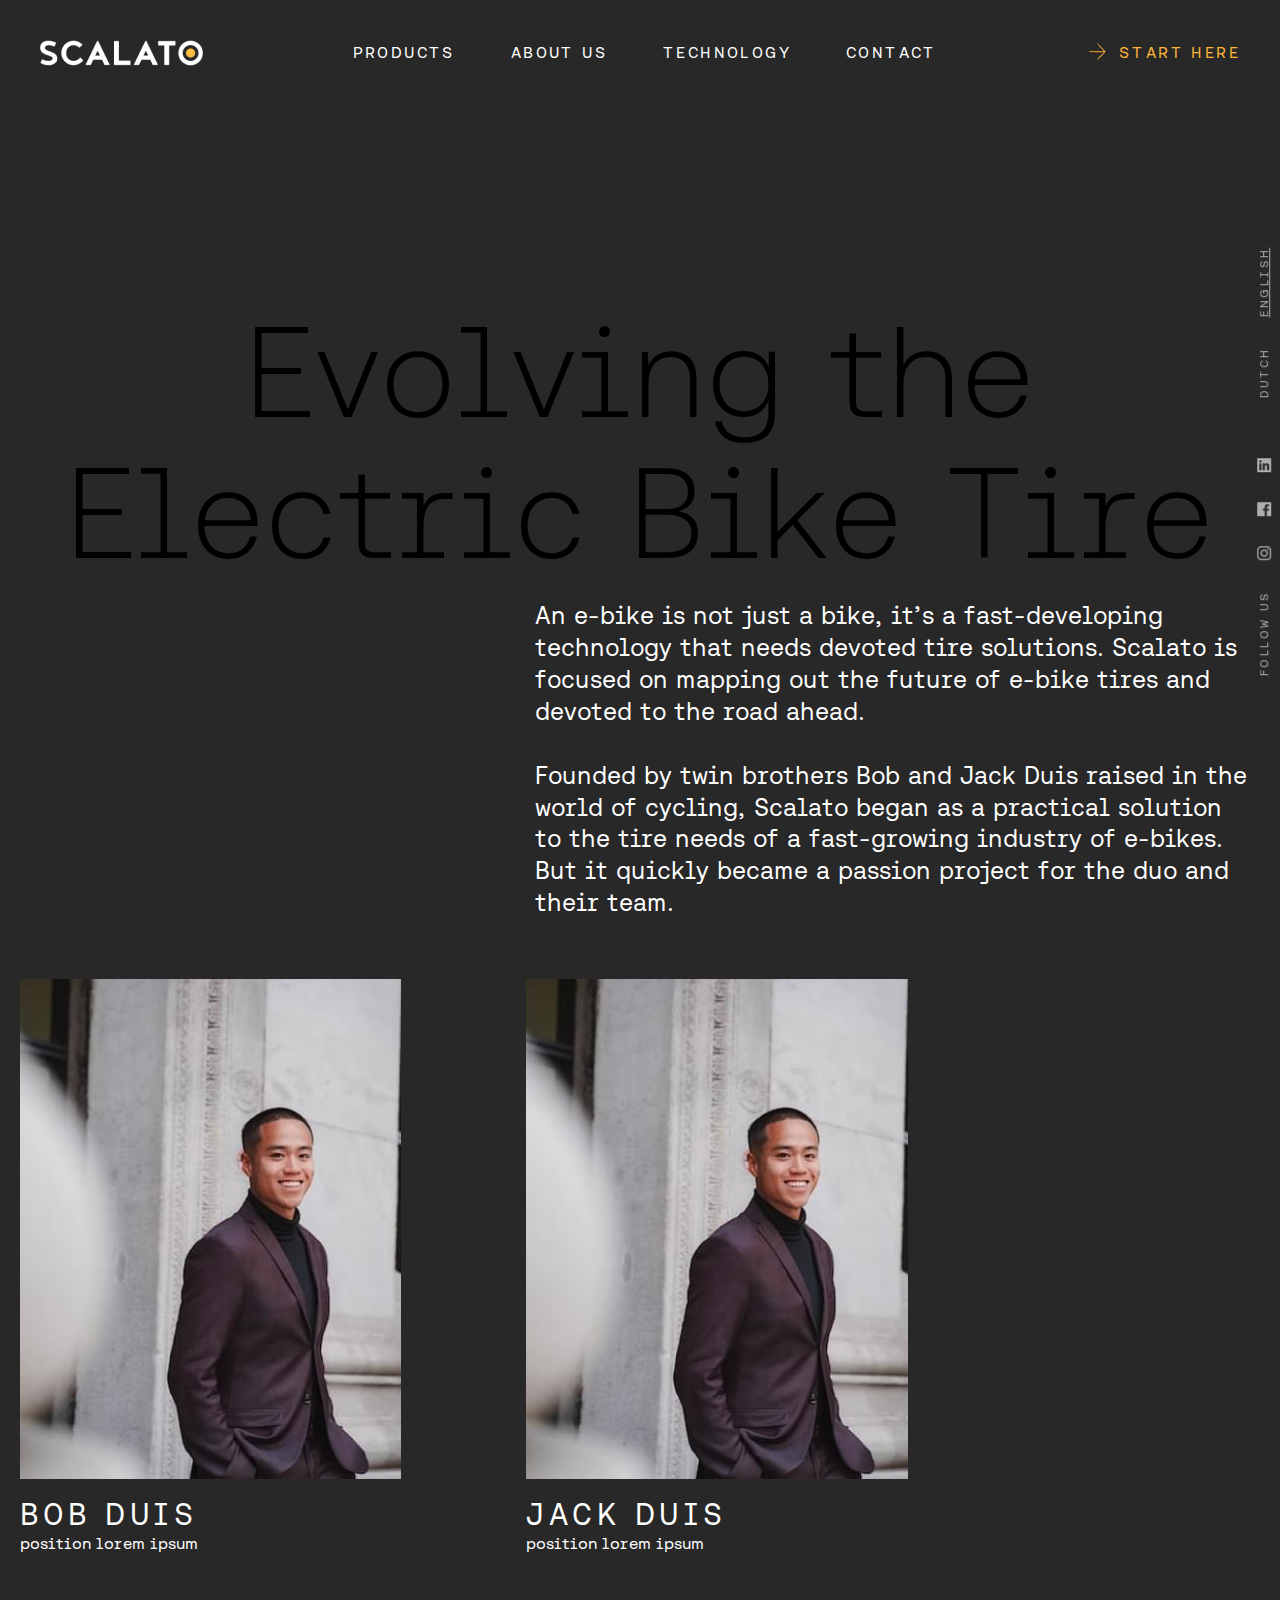
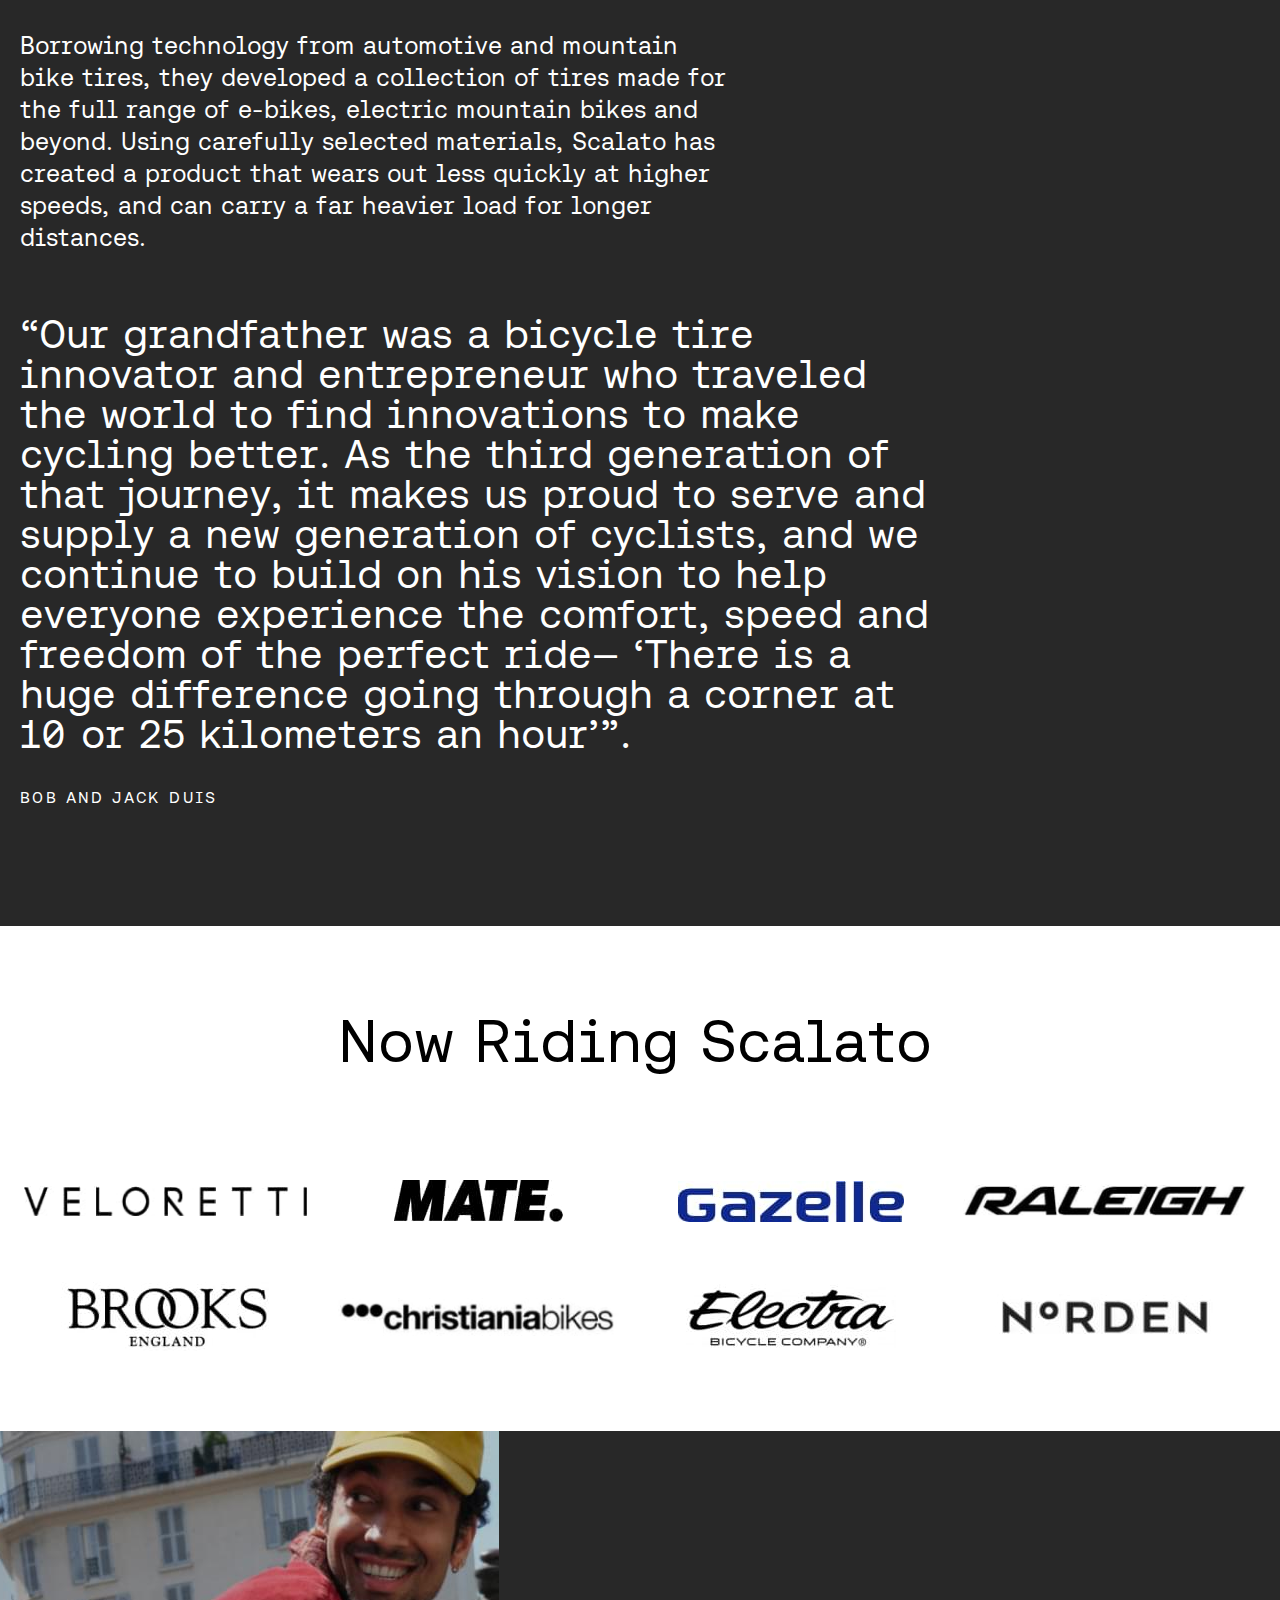
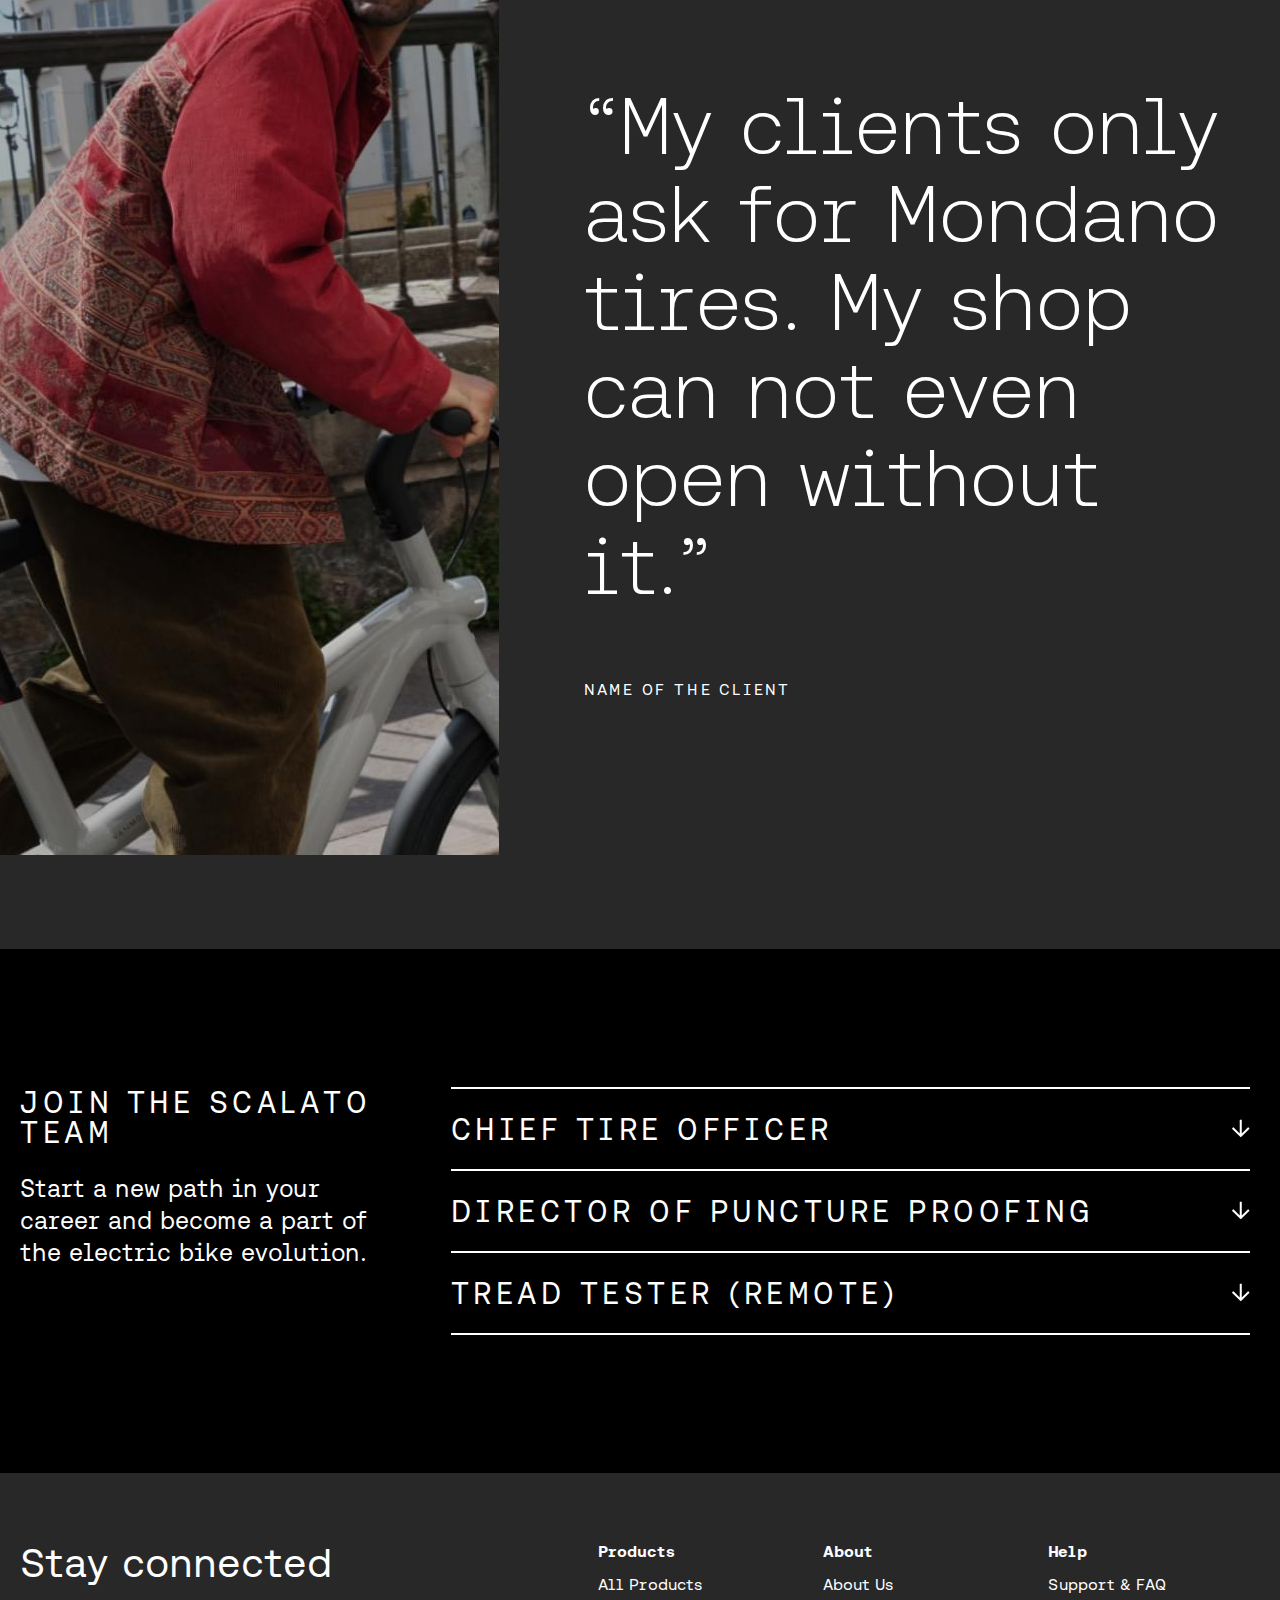
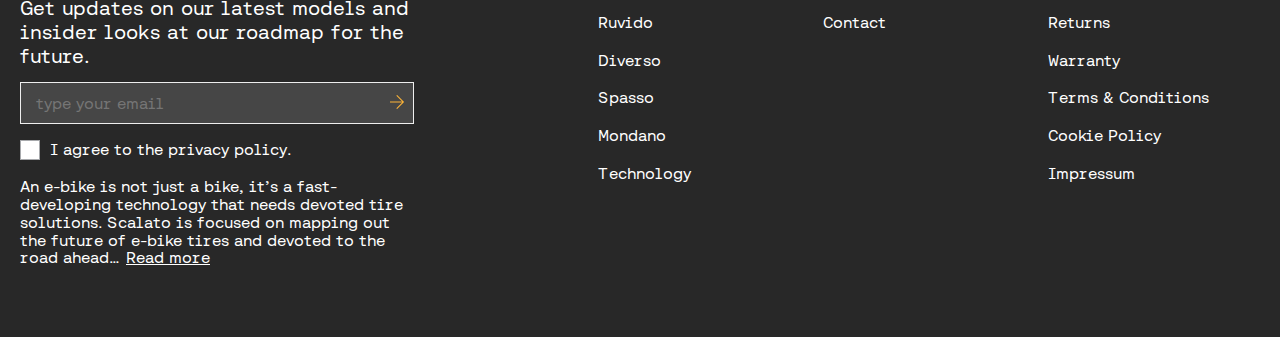
==== about-us.html @ bbb3ee80 "Add files via upload" ====
<!DOCTYPE html>
<html lang="en">

<head>
	<title>HomePage</title>
	<meta charset="UTF-8">
	<meta name="format-detection" content="telephone=no">
	<!-- <style>body{opacity: 0;}</style> -->
	<link rel="stylesheet" href="https://cdn.jsdelivr.net/npm/swiper@10/swiper-bundle.min.css?_v=20230805214658" />
	<link rel="stylesheet" href="css/style.min.css?_v=20230805214658">
	<link rel="shortcut icon" href="favicon.ico">
	<!-- <meta name="robots" content="noindex, nofollow"> -->
	<meta name="viewport" content="width=device-width, initial-scale=1.0">
</head>

<body>
	<div class="wrapper">
		<header class="header">
			<div class="header__box">
				<a href="/" class="header__logo">
					<img src="img/logo-header.png" alt="">
				</a>
				<div class="header__menu menu">
					<button type="button" class="menu__icon icon-menu _white"><span></span></button>
					<nav class="menu__body">
						<ul class="menu__list">
							<li class="menu__item">
								<a href="" class="menu__link">
									Products
								</a>
							</li>
							<li class="menu__item">
								<a href="" class="menu__link">
									About Us
								</a>
							</li>
							<li class="menu__item">
								<a href="" class="menu__link">
									Technology
								</a>
							</li>
							<li class="menu__item">
								<a href="" class="menu__link">
									Contact
								</a>
							</li>
						</ul>
					</nav>
				</div>
				<a href="#" class="header__link yellow-link">
					<img src="img/arr.png" alt="">
					<span>START HERE</span>
				</a>
			</div>
		</header>
		<main class="page">
			<div class="info">
				<div class="info__item">
					<p class="info__text">
						FOLLOW US
					</p>
					<a href="#" class="info__link">
						<img src="img/Instagram.png" alt="">
					</a>
					<a href="#" class="info__link">
						<img src="img/facebook.png" alt="">
					</a>
					<a href="#" class="info__link">
						<img src="img/Linkedin.png" alt="">
					</a>
				</div>
				<div class="info__item">
					<a href="#" class="info__text">
						Dutch
					</a>
					<a href="#" class="info__text _active">
						English
					</a>
				</div>
			</div>
			<section class="evolve">
				<div class="evolve__container">
					<p class="evolve__bg">
						Evolving the
						Electric Bike Tire
					</p>
					<p class="evolve__text _right">
						An e-bike is not just a bike, it’s a fast-developing technology that needs devoted tire
						solutions. Scalato is focused on mapping out the future of e-bike tires and devoted to the road
						ahead. <br><br>

						Founded by twin brothers Bob and Jack Duis raised in the world of cycling, Scalato began as a
						practical solution to the tire needs of a fast-growing industry of e-bikes. But it quickly
						became a passion project for the duo and their team. 
					</p>
					<div class="evolve__box">
						<div class="evolve__item">
							<p class="evolve__item-img">
								<img src="img/22.jpg" alt="">
							</p>
							<p class="evolve__item-name">
								BOB DUIS
							</p>
							<p class="evolve__item-job">
								position lorem ipsum
							</p>
						</div>
						<div class="evolve__item">
							<p class="evolve__item-img">
								<img src="img/22.jpg" alt="">
							</p>
							<p class="evolve__item-name">
								JACK DUIS
							</p>
							<p class="evolve__item-job">
								position lorem ipsum
							</p>
						</div>
					</div>
					<p class="evolve__text">
						Borrowing technology from automotive and mountain bike tires, they developed a collection of
						tires made for the full range of e-bikes, electric mountain bikes and beyond. Using carefully
						selected materials, Scalato has created a product that wears out less quickly at higher speeds,
						and can carry a far heavier load for longer distances. 
					</p>
					<p class="evolve__large">
						“Our grandfather was a bicycle tire innovator and entrepreneur who traveled the world to find
						innovations to make cycling better. As the third generation of that journey, it makes us proud
						to serve and supply a new generation of cyclists, and we continue to build on his vision to help
						everyone experience the comfort, speed and freedom of the perfect ride—
						‘There is a huge difference going through a corner at 10 or 25 kilometers an hour’”. 
					</p>
					<p class="evolve__name">
						BOB AND JACK DUIS
					</p>
				</div>
			</section>
			<section class="now">
				<div class="now__container">
					<h2 class="now__title">
						Now Riding Scalato
					</h2>
					<ul class="now__list">
						<li class="now__list-item">
							<img src="img/03.jpg" alt="">
						</li>
						<li class="now__list-item">
							<img src="img/04.jpg" alt="">
						</li>
						<li class="now__list-item">
							<img src="img/05.jpg" alt="">
						</li>
						<li class="now__list-item">
							<img src="img/06.jpg" alt="">
						</li>
						<li class="now__list-item">
							<img src="img/07.jpg" alt="">
						</li>
						<li class="now__list-item">
							<img src="img/08.jpg" alt="">
						</li>
						<li class="now__list-item">
							<img src="img/09.jpg" alt="">
						</li>
						<li class="now__list-item">
							<img src="img/10.jpg" alt="">
						</li>
					</ul>
				</div>
			</section>
			<section class="clients">
				<div class="clients__box">
					<p class="clients__bg">
						<img src="img/23.jpg" alt="">
					</p>
					<div class="clients__content">
						<p class="clients__title">
							“My clients only ask for Mondano tires. My shop can not even open without it.”
						</p>
						<p class="clients__text">
							NAME OF THE CLIENT
						</p>
					</div>
				</div>
			</section>
			<section class="find">
				<div class="find__container">
					<div class="find__box">
						<div class="find__left">
							<p class="find__title">
								Join the Scalato Team
							</p>
							<p class="find__text">
								Start a new path in your career and become a part of the electric bike evolution.
							</p>
						</div>
						<div class="find__right">
							<div data-spollers data-one-spoller class="spollers">
								<details class="spollers__item">
									<summary class="spollers__title">
										<span>Chief Tire Officer</span>
										<img src="img/up.svg" alt="">
									</summary>
									<div class="spollers__body">
										<p class="spollers__body-text">
											Short description of the role and link to LinkedIn post. Lorem ipsum dolor
											sit amet, consectetur adipiscing elit. Praesent ut orci lorem. Proin posuere
											lorem in convallis egestas. Class aptent taciti sociosqu. <br><br>

											Ad litora torquent per conubia nostra, per inceptos himenaeos. Sed tellus
											odio, fermentum ut aliquam vel, dignissim eu ligula. Integer non ante vitae
											purus pretium malesuada sed.
										</p>
										<a href="#" class="spollers__link yellow-link">
											<img src="img/arr.png" alt="">
											<span>READ MORE AND APPLY</span>
										</a>
									</div>
								</details>
								<details class="spollers__item">
									<summary class="spollers__title">
										<span>Director of Puncture Proofing</span>
										<img src="img/up.svg" alt="">
									</summary>
									<div class="spollers__body">
										<p class="spollers__body-text">
											Short description of the role and link to LinkedIn post. Lorem ipsum dolor
											sit amet, consectetur adipiscing elit. Praesent ut orci lorem. Proin posuere
											lorem in convallis egestas. Class aptent taciti sociosqu. <br><br>

											Ad litora torquent per conubia nostra, per inceptos himenaeos. Sed tellus
											odio, fermentum ut aliquam vel, dignissim eu ligula. Integer non ante vitae
											purus pretium malesuada sed.
										</p>
										<a href="#" class="spollers__link yellow-link">
											<img src="img/arr.png" alt="">
											<span>READ MORE AND APPLY</span>
										</a>
									</div>
								</details>
								<details class="spollers__item">
									<summary class="spollers__title">
										<span>Tread Tester (Remote)</span>
										<img src="img/up.svg" alt="">
									</summary>
									<div class="spollers__body">
										<p class="spollers__body-text">
											Short description of the role and link to LinkedIn post. Lorem ipsum dolor
											sit amet, consectetur adipiscing elit. Praesent ut orci lorem. Proin posuere
											lorem in convallis egestas. Class aptent taciti sociosqu. <br><br>

											Ad litora torquent per conubia nostra, per inceptos himenaeos. Sed tellus
											odio, fermentum ut aliquam vel, dignissim eu ligula. Integer non ante vitae
											purus pretium malesuada sed.
										</p>
										<a href="#" class="spollers__link yellow-link">
											<img src="img/arr.png" alt="">
											<span>READ MORE AND APPLY</span>
										</a>
									</div>
								</details>
							</div>
						</div>
					</div>
				</div>
			</section>
		</main>
		<footer class="footer">
			<div class="footer__container">
				<div class="footer__box">
					<div class="footer__left">
						<p class="footer__title">
							Stay connected
						</p>
						<p class="footer__text">
							Get updates on our latest models and insider looks at our roadmap for the future.
						</p>
						<div class="footer__inp-box">
							<input autocomplete="off" type="text" name="form[]" data-error="Помилка" placeholder="type your email" class="input input-grey">
							<button type="submit" class="button footer-btn">
								<img src="img/right.png" alt="">
							</button>
						</div>
						<div class="request__check-box">
							<div class="checkbox">
								<input id="c_2" data-error="Помилка" class="checkbox__input" type="checkbox" value="1" name="form[]">
								<label for="c_2" class="checkbox__label"><span class="checkbox__text">I agree to the
										privacy policy.</span></label>
							</div>
						</div>
						<p class="footer__privacy">
							An e-bike is not just a bike, it’s a fast-developing technology that needs devoted tire solutions.
							Scalato is focused on mapping out the future of e-bike tires and devoted to the road ahead…
							<a href="#">
								Read
								more
							</a>
						</p>
					</div>
					<div class="footer__right">
						<div class="footer__right-item">
							<p class="footer__subtitle">
								Products
							</p>
							<ul class="footer__list">
								<li class="footer__list-item">
									<a href="#">
										All Products
									</a>
								</li>
								<li class="footer__list-item">
									<a href="#">
										Ruvido
									</a>
								</li>
								<li class="footer__list-item">
									<a href="#">
										Diverso
									</a>
								</li>
								<li class="footer__list-item">
									<a href="#">
										Spasso
									</a>
								</li>
								<li class="footer__list-item">
									<a href="#">
										Mondano
									</a>
								</li>
								<li class="footer__list-item">
									<a href="#">
										Technology
									</a>
								</li>
							</ul>
						</div>
						<div class="footer__right-item">
							<p class="footer__subtitle">
								About
							</p>
							<ul class="footer__list">
								<li class="footer__list-item">
									<a href="#">
										About Us
									</a>
								</li>
								<li class="footer__list-item">
									<a href="#">
										Contact
									</a>
								</li>
							</ul>
						</div>
						<div class="footer__right-item">
							<p class="footer__subtitle">
								Help
							</p>
							<ul class="footer__list">
								<li class="footer__list-item">
									<a href="#">
										Support & FAQ
									</a>
								</li>
								<li class="footer__list-item">
									<a href="#">
										Returns
									</a>
								</li>
								<li class="footer__list-item">
									<a href="#">
										Warranty
									</a>
								</li>
								<li class="footer__list-item">
									<a href="#">
										Terms & Conditions
									</a>
								</li>
								<li class="footer__list-item">
									<a href="#">
										Cookie Policy
									</a>
								</li>
								<li class="footer__list-item">
									<a href="#">
										Impressum
									</a>
								</li>
							</ul>
						</div>
					</div>
				</div>
			</div>
		</footer>
		<script src="https://cdn.jsdelivr.net/npm/swiper@10/swiper-bundle.min.js?_v=20230805214658"></script>
	</div>
	<script src="js/app.min.js?_v=20230805214658"></script>
</body>

</html>
---- css/style.min.css ----
@charset "UTF-8";@font-face{font-family:Aeonik;font-display:swap;src:url(../fonts/Aeonik-BlackItalic.woff2) format("woff2"),url(../fonts/Aeonik-BlackItalic.woff) format("woff");font-weight:400;font-style:normal}@font-face{font-family:Aeonik;font-display:swap;src:url(../fonts/Aeonik-Bold.woff2) format("woff2"),url(../fonts/Aeonik-Bold.woff) format("woff");font-weight:700;font-style:normal}@font-face{font-family:Aeonik;font-display:swap;src:url(../fonts/Aeonik-BoldItalic.woff2) format("woff2"),url(../fonts/Aeonik-BoldItalic.woff) format("woff");font-weight:400;font-style:normal}@font-face{font-family:Aeonik;font-display:swap;src:url(../fonts/Aeonik-Light.woff2) format("woff2"),url(../fonts/Aeonik-Light.woff) format("woff");font-weight:300;font-style:normal}@font-face{font-family:Aeonik;font-display:swap;src:url(../fonts/Aeonik-LightItalic.woff2) format("woff2"),url(../fonts/Aeonik-LightItalic.woff) format("woff");font-weight:400;font-style:normal}@font-face{font-family:Aeonik;font-display:swap;src:url(../fonts/Aeonik-Medium.woff2) format("woff2"),url(../fonts/Aeonik-Medium.woff) format("woff");font-weight:500;font-style:normal}@font-face{font-family:Aeonik;font-display:swap;src:url(../fonts/Aeonik-Air.woff2) format("woff2"),url(../fonts/Aeonik-Air.woff) format("woff");font-weight:400;font-style:normal}@font-face{font-family:Aeonik;font-display:swap;src:url(../fonts/Aeonik-MediumItalic.woff2) format("woff2"),url(../fonts/Aeonik-MediumItalic.woff) format("woff");font-weight:400;font-style:normal}@font-face{font-family:Aeonik;font-display:swap;src:url(../fonts/Aeonik-AirItalic.woff2) format("woff2"),url(../fonts/Aeonik-AirItalic.woff) format("woff");font-weight:400;font-style:normal}@font-face{font-family:Aeonik;font-display:swap;src:url(../fonts/Aeonik-Regular.woff2) format("woff2"),url(../fonts/Aeonik-Regular.woff) format("woff");font-weight:400;font-style:normal}@font-face{font-family:Aeonik;font-display:swap;src:url(../fonts/Aeonik-RegularItalic.woff2) format("woff2"),url(../fonts/Aeonik-RegularItalic.woff) format("woff");font-weight:400;font-style:normal}@font-face{font-family:Aeonik;font-display:swap;src:url(../fonts/Aeonik-Black.woff2) format("woff2"),url(../fonts/Aeonik-Black.woff) format("woff");font-weight:900;font-style:normal}@font-face{font-family:Aeonik Fono TRIAL;font-display:swap;src:url(../fonts/AeonikFono-Air.woff2) format("woff2"),url(../fonts/AeonikFono-Air.woff) format("woff");font-weight:400;font-style:normal}@font-face{font-family:Aeonik;font-display:swap;src:url(../fonts/Aeonik-ThinItalic.woff2) format("woff2"),url(../fonts/Aeonik-ThinItalic.woff) format("woff");font-weight:400;font-style:normal}@font-face{font-family:Aeonik;font-display:swap;src:url(../fonts/Aeonik-Thin.woff2) format("woff2"),url(../fonts/Aeonik-Thin.woff) format("woff");font-weight:100;font-style:normal}@font-face{font-family:Aeonik Fono TRIAL;font-display:swap;src:url(../fonts/AeonikFono-Black.woff2) format("woff2"),url(../fonts/AeonikFono-Black.woff) format("woff");font-weight:900;font-style:normal}@font-face{font-family:Aeonik Fono TRIAL;font-display:swap;src:url(../fonts/AeonikFono-Bold.woff2) format("woff2"),url(../fonts/AeonikFono-Bold.woff) format("woff");font-weight:700;font-style:normal}@font-face{font-family:Aeonik Fono TRIAL;font-display:swap;src:url(../fonts/AeonikFono-Regular.woff2) format("woff2"),url(../fonts/AeonikFono-Regular.woff) format("woff");font-weight:400;font-style:normal}@font-face{font-family:Aeonik Fono TRIAL;font-display:swap;src:url(../fonts/AeonikFono-Light.woff2) format("woff2"),url(../fonts/AeonikFono-Light.woff) format("woff");font-weight:300;font-style:normal}@font-face{font-family:Aeonik Fono TRIAL;font-display:swap;src:url(../fonts/AeonikFono-Medium.woff2) format("woff2"),url(../fonts/AeonikFono-Medium.woff) format("woff");font-weight:500;font-style:normal}@font-face{font-family:Aeonik Fono TRIAL;font-display:swap;src:url(../fonts/AeonikFono-Thin.woff2) format("woff2"),url(../fonts/AeonikFono-Thin.woff) format("woff");font-weight:100;font-style:normal}*{padding:0;margin:0;border:0}*,:after,:before{-webkit-box-sizing:border-box;box-sizing:border-box}body,html{height:100%;min-width:320px}body{color:#000;line-height:1;font-family:"Aeonik Fono TRIAL";font-size:1rem;-ms-text-size-adjust:100%;-moz-text-size-adjust:100%;-webkit-text-size-adjust:100%;-webkit-font-smoothing:antialiased;-moz-osx-font-smoothing:grayscale}button,input,textarea{font-family:"Aeonik Fono TRIAL";font-size:inherit;line-height:inherit}button{cursor:pointer;color:inherit;background-color:transparent}a{color:inherit;text-decoration:none}ul li{list-style:none}img{vertical-align:top}h1,h2,h3,h4,h5,h6{font-weight:inherit;font-size:inherit}.lock body{overflow:hidden;-ms-touch-action:none;touch-action:none;-ms-scroll-chaining:none;overscroll-behavior:none}.wrapper{min-height:100%;display:-webkit-box;display:-ms-flexbox;display:flex;-webkit-box-orient:vertical;-webkit-box-direction:normal;-ms-flex-direction:column;flex-direction:column;overflow:hidden}@supports (overflow:clip){.wrapper{overflow:clip}}.wrapper>main{-webkit-box-flex:1;-ms-flex:1 1 auto;flex:1 1 auto}.wrapper>*{min-width:0}[class*=__container]{max-width:79.375rem;margin:0 auto;padding:0 .9375rem;padding-left:15px;padding-right:25px}.fp-init body{overflow:hidden;-ms-touch-action:none;touch-action:none;-ms-scroll-chaining:none;overscroll-behavior:none}[data-fp]{min-height:100vh}.touch [data-fp]{min-height:calc(var(--vh,1vh) * 100)}.fp-init [data-fp]{z-index:1;-ms-touch-action:none;touch-action:none;position:relative;overflow:hidden}.fp-switching [data-fp-section]{-ms-touch-action:none;touch-action:none}.fp-init [data-fp-section]{position:absolute;top:0;left:0;right:0;bottom:0;width:100%;height:100%;overflow:auto}.fp-init .cards-mode [data-fp-section],.fp-init .slider-mode [data-fp-section]{-webkit-transition:-webkit-transform .7s cubic-bezier(.55,.085,0,.99) 0s;transition:-webkit-transform .7s cubic-bezier(.55,.085,0,.99) 0s;transition:transform .7s cubic-bezier(.55,.085,0,.99) 0s;transition:transform .7s cubic-bezier(.55,.085,0,.99) 0s,-webkit-transform .7s cubic-bezier(.55,.085,0,.99) 0s}.fp-init .fade-mode [data-fp-section]{-webkit-transition:opacity .5s ease-in-out 0s,visibility .5s ease-in-out 0s;transition:opacity .5s ease-in-out 0s,visibility .5s ease-in-out 0s}.fp-bullets{position:fixed;top:50%;-webkit-transform:translate(0,-50%);-ms-transform:translate(0,-50%);transform:translate(0,-50%);right:2.5rem;max-height:100%;display:-webkit-box;display:-ms-flexbox;display:flex;-webkit-box-orient:vertical;-webkit-box-direction:normal;-ms-flex-direction:column;flex-direction:column;-ms-flex-wrap:wrap;flex-wrap:wrap;-webkit-box-align:center;-ms-flex-align:center;align-items:center;-webkit-box-pack:center;-ms-flex-pack:center;justify-content:center;z-index:2;gap:.625rem}.fp-bullets .fp-bullet{cursor:pointer;width:1.25rem;height:1.25rem;-webkit-box-flex:0;-ms-flex:0 0 1.25rem;flex:0 0 1.25rem;border-radius:.625rem;background-color:#100c46;-webkit-box-shadow:0 0 .1875rem #6257fe,0 0 1.875rem rgba(255,255,255,.8);box-shadow:0 0 .1875rem #6257fe,0 0 1.875rem rgba(255,255,255,.8);border:.0625rem solid #fff;opacity:.6;-webkit-transition:opacity .4s ease-in-out 0s,background-color .4s ease-in-out 0s,-webkit-transform .4s ease-in-out 0s,-webkit-box-shadow .4s ease-in-out 0s;transition:opacity .4s ease-in-out 0s,background-color .4s ease-in-out 0s,-webkit-transform .4s ease-in-out 0s,-webkit-box-shadow .4s ease-in-out 0s;transition:transform .4s ease-in-out 0s,opacity .4s ease-in-out 0s,background-color .4s ease-in-out 0s,box-shadow .4s ease-in-out 0s;transition:transform .4s ease-in-out 0s,opacity .4s ease-in-out 0s,background-color .4s ease-in-out 0s,box-shadow .4s ease-in-out 0s,-webkit-transform .4s ease-in-out 0s,-webkit-box-shadow .4s ease-in-out 0s}.fp-bullets .fp-bullet-active{opacity:1;background-color:#6257fe;-webkit-transform:translate3D(-.3125rem,-.125rem,0);-ms-transform:translate3D(-.3125rem,-.125rem,0);transform:translate3D(-.3125rem,-.125rem,0);-webkit-box-shadow:.3125rem .125rem .1875rem #100c46,0 0 1.875rem rgba(255,255,255,.8);box-shadow:.3125rem .125rem .1875rem #100c46,0 0 1.875rem rgba(255,255,255,.8)}[class*=-ibg]{position:relative}[class*=-ibg] img{position:absolute;width:100%;height:100%;top:0;left:0;-o-object-fit:cover;object-fit:cover}[class*=-ibg_contain] img{-o-object-fit:contain;object-fit:contain}img{max-width:100%}li,p{display:block}a{display:inline-block}summary{list-style:none}.yellow-link{display:-webkit-inline-box;display:-ms-inline-flexbox;display:inline-flex;-webkit-box-align:center;-ms-flex-align:center;align-items:center;gap:10px;color:var(--scalato-yellow,#fcb337);font-family:Aeonik Fono TRIAL;font-size:24px;line-height:120%;letter-spacing:2.4px;text-transform:uppercase;white-space:nowrap}.yellow-link img{height:22px}.yellow-link.posabs{position:absolute;top:50%;left:50%;-webkit-transform:translate(-50%,-50%);-ms-transform:translate(-50%,-50%);transform:translate(-50%,-50%)}.yellow-link.button{font-size:16px}.yellow-link.spollers__link{font-size:16px}.header{position:absolute;top:0;left:0;width:100%;padding:40px;z-index:10}.header__box{display:-webkit-box;display:-ms-flexbox;display:flex;-webkit-box-pack:justify;-ms-flex-pack:justify;justify-content:space-between;gap:20px;-webkit-box-align:center;-ms-flex-align:center;align-items:center}.header__menu{display:-webkit-box;display:-ms-flexbox;display:flex;-webkit-box-align:center;-ms-flex-align:center;align-items:center}.header__link img{max-width:160px}.header__link.yellow-link{font-size:16px}.menu__list{display:-webkit-box;display:-ms-flexbox;display:flex;gap:55px}.menu__link{color:var(--white,#fff);text-align:center;font-family:Aeonik Fono TRIAL;font-size:16px;line-height:110%;letter-spacing:2.4px;text-transform:uppercase;-webkit-transition:all .3s ease 0s;transition:all .3s ease 0s}.menu__link.header2-link{color:var(--black,#000)}.menu__link:hover{text-decoration:underline;font-weight:700}html.menu-open .menu__body{display:block;left:0}.icon-menu{display:none}.footer{padding-top:70px;padding-bottom:70px;background:var(--dark-grey-1,#282828)}.footer__box{display:-webkit-box;display:-ms-flexbox;display:flex;-webkit-box-pack:justify;-ms-flex-pack:justify;justify-content:space-between;gap:30px}.footer__left{-webkit-box-flex:0;-ms-flex:0 1 32%;flex:0 1 32%}.footer__title{margin-bottom:13px;color:var(--white,#fff);font-family:Aeonik Fono TRIAL;font-size:40px}.footer__text{margin-bottom:14px;color:var(--white,#fff);font-family:Aeonik Fono TRIAL;font-size:20px;line-height:120%}.footer__inp-box{position:relative;margin-bottom:16px}.footer__inp-box .button{position:absolute;right:10px;top:50%;-webkit-transform:translate(0,-50%);-ms-transform:translate(0,-50%);transform:translate(0,-50%)}.footer__privacy{color:var(--white,#fff);font-family:Aeonik Fono TRIAL;font-size:16px;line-height:112%}.footer__privacy a{text-decoration-line:underline}.footer__right{-webkit-box-flex:0;-ms-flex:0 1 53%;flex:0 1 53%;display:-webkit-box;display:-ms-flexbox;display:flex;-webkit-box-pack:justify;-ms-flex-pack:justify;justify-content:space-between}.footer__right-item{-webkit-box-flex:0;-ms-flex:0 1 31%;flex:0 1 31%}.footer__subtitle{color:var(--white,#fff);font-family:Aeonik Fono TRIAL;font-size:16px;font-weight:700;line-height:112%;margin-bottom:15px}.footer__list-item{color:var(--white,#fff);font-family:Aeonik Fono TRIAL;font-size:16px;font-weight:400;line-height:112%;margin-bottom:20px}.secmain{position:relative}.secmain__full-box{position:relative}.secmain__bg{position:absolute;width:100%;height:100vh;left:0;top:0;background:url(../img/01.jpg) center center no-repeat;background-size:cover;z-index:-1}.secmain__container{padding-top:20vh;padding-bottom:20vh}.secmain__title{color:var(--white,#fff);font-family:Aeonik Fono TRIAL;font-size:12vw;font-weight:300;line-height:110%;max-width:610px;margin-bottom:37px}.secmain__text{margin-bottom:65px;color:var(--white,#fff);font-size:24px;line-height:133%;max-width:360px}.secmain__link{font-size:24px}.secmain__bg-2{background:url(../img/02.jpg) center center no-repeat;background-size:cover;height:500px}.now{padding-top:80px;padding-bottom:80px}.now__title{color:var(--black,#000);text-align:center;font-family:Aeonik Fono TRIAL;font-size:60px;font-style:normal;font-weight:400;line-height:normal;margin-bottom:106px}.now__list{display:-webkit-box;display:-ms-flexbox;display:flex;-webkit-box-align:center;-ms-flex-align:center;align-items:center;-webkit-box-pack:center;-ms-flex-pack:center;justify-content:center;-ms-flex-wrap:wrap;flex-wrap:wrap;gap:30px;row-gap:60px}.now__list-item{-webkit-box-flex:0;-ms-flex:0 1 23%;flex:0 1 23%;text-align:center}.spec{position:relative}.spec__bg{position:absolute;width:100%;height:100%;left:0;top:0;background:url(../img/11.jpg) center center no-repeat;background-size:cover;z-index:-1}.spec__box{padding-top:226px;padding-bottom:226px}.spec__item{text-align:right;margin-bottom:75px}.spec__item:last-child{margin-bottom:0}.spec__title{margin-bottom:15px;color:var(--white,#fff);font-family:Aeonik Fono TRIAL;font-size:50px;letter-spacing:7.5px;display:inline-block;position:relative}.spec__title span{color:var(--white,#fff);font-family:Aeonik Fono TRIAL;font-size:100px}.spec__title._first::before{content:"";position:absolute;width:190px;height:2px;top:50%;-webkit-transform:translate(0,-50%);-ms-transform:translate(0,-50%);transform:translate(0,-50%);left:-80%;background:url(../img/Line.svg) center center no-repeat;background-size:cover}.spec__title._second::before{content:"";position:absolute;width:130px;height:2px;top:50%;-webkit-transform:translate(0,-50%);-ms-transform:translate(0,-50%);transform:translate(0,-50%);left:-50%;background:url(../img/Line.svg) center center no-repeat;background-size:cover}.spec__title._third::before{content:"";position:absolute;width:150px;height:2px;top:50%;-webkit-transform:translate(0,-50%);-ms-transform:translate(0,-50%);transform:translate(0,-50%);left:-60%;background:url(../img/Line.svg) center center no-repeat;background-size:cover}.spec__small{color:var(--white,#fff);font-family:Aeonik Fono TRIAL;font-size:30px}.spec2{background:var(--dark-grey-1,#282828);padding-bottom:95px}.spec2__list{margin-bottom:90px}.spec2__list-list{margin-bottom:20px;display:-webkit-box;display:-ms-flexbox;display:flex;-webkit-box-pack:center;-ms-flex-pack:center;justify-content:center;gap:20px}.spec2__list-item{-webkit-box-flex:0;-ms-flex:0 1 49%;flex:0 1 49%}.spec2__link-box{text-align:center}.spec2__link{margin:0 auto}.our{padding-top:76px;padding-bottom:160px}.our.our-tires{padding-top:180px}.our__title{margin-bottom:83px;color:var(--black,#000);text-align:center;font-family:Aeonik Fono TRIAL;font-size:60px}.our__list{display:-webkit-box;display:-ms-flexbox;display:flex;-ms-flex-wrap:wrap;flex-wrap:wrap;-webkit-box-pack:justify;-ms-flex-pack:justify;justify-content:space-between;gap:20px;margin-bottom:80px}.our__list-item{-webkit-box-flex:0;-ms-flex:0 1 47%;flex:0 1 47%}.our__list-item._three{-webkit-box-flex:0;-ms-flex:0 1 31%;flex:0 1 31%}.our__link{position:relative;height:610px;display:block;padding:18px 20px}.our__link:hover .our__link-hover{display:block;height:100%}.our__link._three{height:500px}.our__link-box{display:-webkit-box;display:-ms-flexbox;display:flex;-webkit-box-orient:vertical;-webkit-box-direction:normal;-ms-flex-direction:column;flex-direction:column;-webkit-box-pack:justify;-ms-flex-pack:justify;justify-content:space-between;height:100%}.our__img{position:absolute;width:100%;height:100%;left:0;top:0;-o-object-fit:cover;object-fit:cover;z-index:-1}.our__link-title{color:var(--black,#000);font-family:Aeonik Fono TRIAL;font-size:30px;line-height:100%;letter-spacing:4.5px;text-transform:uppercase}.our__link-text{max-width:147px;color:var(--black,#000);font-family:Aeonik Fono TRIAL;font-size:16px;line-height:110%;letter-spacing:2.4px;text-transform:uppercase}.our__link-hover{display:none;z-index:5;position:absolute;top:0;left:0}.our__img-link{position:absolute;width:100%;height:100%;left:0;top:0;-o-object-fit:cover;object-fit:cover;z-index:-1}.our__img-hover{height:100%}.our__img-center{position:absolute;left:50%;top:50%;-webkit-transform:translate(-50%,-50%);-ms-transform:translate(-50%,-50%);transform:translate(-50%,-50%)}.our__img-see{text-align:center}.checkbox{position:relative}.checkbox:not(:last-child){margin-bottom:.3125em}.checkbox__input{position:absolute;width:0;height:0;opacity:0}.checkbox__input:focus-visible+.checkbox__label:before{-webkit-box-shadow:0 0 5px #000;box-shadow:0 0 5px #000}.checkbox__input:checked+.checkbox__label:before{background-color:#fff;background:url(../img/check.jpg) center center no-repeat;background-size:cover}.checkbox__label{cursor:pointer;display:-webkit-inline-box;display:-ms-inline-flexbox;display:inline-flex;position:relative;gap:10px}.checkbox__label:before{content:"";-ms-flex-item-align:start;align-self:flex-start;-webkit-box-flex:0;-ms-flex:0 0 20px;flex:0 0 20px;width:20px;height:20px;border:1px solid #a7a9ac;background-color:#fff}.checkbox__text{-ms-flex-item-align:center;-ms-grid-row-align:center;align-self:center}.checkbox__text._black{color:var(--black,#000)}input[type=email],input[type=tel],input[type=text],textarea{-webkit-appearance:none;-moz-appearance:none;appearance:none}.input{outline:0;border-radius:0!important;width:100%;display:block;padding:11px 15px;border:1px solid #eee;border-radius:2px}.input.input-grey{background:var(--dark-grey-2,#464646);color:#fff}.input[placeholder]:not([data-placeholder-nohiden])::-webkit-input-placeholder{-webkit-transition:opacity .3s;transition:opacity .3s}.input[placeholder]:not([data-placeholder-nohiden])::-moz-placeholder{-moz-transition:opacity .3s;transition:opacity .3s}.input[placeholder]:not([data-placeholder-nohiden]):-ms-input-placeholder{-ms-transition:opacity .3s;transition:opacity .3s}.input[placeholder]:not([data-placeholder-nohiden])::-ms-input-placeholder{-ms-transition:opacity .3s;transition:opacity .3s}.input[placeholder]:not([data-placeholder-nohiden])::placeholder{-webkit-transition:opacity .3s;transition:opacity .3s}.input[placeholder]:not([data-placeholder-nohiden]):focus::-webkit-input-placeholder{opacity:0}.input[placeholder]:not([data-placeholder-nohiden]):focus::-moz-placeholder{opacity:0}.input[placeholder]:not([data-placeholder-nohiden]):focus:-ms-input-placeholder{opacity:0}.input[placeholder]:not([data-placeholder-nohiden]):focus::-ms-input-placeholder{opacity:0}.input[placeholder]:not([data-placeholder-nohiden]):focus::placeholder{opacity:0}textarea.input{resize:none;padding:11px 15px;height:250px}.request{padding-top:231px;padding-bottom:211px;background:var(--black,#000)}.request__box{display:-webkit-box;display:-ms-flexbox;display:flex;-webkit-box-pack:justify;-ms-flex-pack:justify;justify-content:space-between;gap:30px}.request__about{-webkit-box-flex:0;-ms-flex:0 1 32%;flex:0 1 32%}.request__title{margin-bottom:25px;color:var(--white,#fff);font-family:Aeonik Fono TRIAL;font-size:80px;font-weight:300;line-height:110%}.request__text{color:var(--white,#fff);font-family:Aeonik Fono TRIAL;font-size:24px;line-height:133%}.request__form{-webkit-box-flex:0;-ms-flex:0 1 57%;flex:0 1 57%}.request__inp-box{margin-bottom:20px;position:relative}.request__btn-box{position:absolute;bottom:20px;right:20px}.request__check-box{margin-bottom:16px}.checkbox__label{color:var(--white,#fff);font-family:Aeonik Fono TRIAL;font-size:16px;line-height:112%}.req{background:#eaebed}.req__box{display:-webkit-box;display:-ms-flexbox;display:flex;-webkit-box-pack:justify;-ms-flex-pack:justify;justify-content:space-between}.req__texts{padding-top:150px;padding-bottom:150px}.req__title{margin-bottom:18px;color:var(--black,#000);font-family:Aeonik Fono TRIAL;font-size:60px}.req__text{margin-bottom:56px;color:var(--black,#000);font-family:Aeonik Fono TRIAL;font-size:20px;line-height:120%}.materials{padding-top:320px;padding-bottom:264px;background:var(--black,#000)}.materials__title{color:var(--dark-grey-1,#282828);text-align:center;font-family:Aeonik Fono TRIAL;font-size:12vw;font-style:normal;font-weight:300;line-height:110%}.techno__block{position:relative;padding-top:715px;padding-bottom:174px}.techno__bg1{background:url(../img/21.jpg) center center no-repeat;background-size:cover;position:absolute;width:100%;height:100%;left:0;top:0;z-index:-1}.techno__container._right{text-align:right}.techno__container._right .techno__title{margin-left:auto;margin-right:0}.techno__container._right .techno__text{margin-left:auto;margin-right:0}.techno__title{margin-bottom:18px;color:var(--white,#fff);font-family:Aeonik Fono TRIAL;font-size:60px;max-width:400px}.techno__title._first{position:relative}.techno__title._first::before{content:"";position:absolute;width:190px;height:2px;top:50%;-webkit-transform:translate(0,-50%);-ms-transform:translate(0,-50%);transform:translate(0,-50%);right:-80%;background:url(../img/Line.svg) center center no-repeat;background-size:cover}.techno__title._second{position:relative}.techno__title._second::before{content:"";position:absolute;width:370px;height:2px;top:50%;-webkit-transform:translate(0,-50%);-ms-transform:translate(0,-50%);transform:translate(0,-50%);right:110%;background:url(../img/Line3.svg) center center no-repeat;background-size:cover}.techno__text{max-width:505px;color:var(--white,#fff);font-family:Aeonik Fono TRIAL;font-size:20px;line-height:120%}.techno__bg2{background:url(../img/20.jpg) center center no-repeat;background-size:cover;position:absolute;width:100%;height:100%;left:0;top:0;z-index:-1}.techno__bg3{background:url(../img/21.jpg) center center no-repeat;background-size:cover;position:absolute;width:100%;height:100%;left:0;top:0;z-index:-1}.aboutmain{padding-top:500px;padding-bottom:120px;position:relative;background:var(--offwhite,#f0f1f3)}.aboutmain__bg{position:absolute;top:400px;color:var(--white,#fff);text-align:center;font-family:Aeonik Fono TRIAL;font-size:12vw;font-weight:300;line-height:110%;left:50%;-webkit-transform:translate(-50%,0);-ms-transform:translate(-50%,0);transform:translate(-50%,0);width:100%}.aboutmain__box{display:-webkit-box;display:-ms-flexbox;display:flex;-webkit-box-pack:justify;-ms-flex-pack:justify;justify-content:space-between;z-index:2;-webkit-box-align:end;-ms-flex-align:end;align-items:end;gap:30px}.aboutmain__content{-webkit-box-flex:0;-ms-flex:0 1 32%;flex:0 1 32%;z-index:2}.aboutmain__title{color:var(--black,#000);font-family:Aeonik Fono TRIAL;font-size:12px;line-height:200%;letter-spacing:2.4px;text-decoration-line:underline;text-transform:uppercase;margin-bottom:15px}.aboutmain__text{color:var(--black,#000);font-family:Aeonik Fono TRIAL;font-size:16px;line-height:200%;letter-spacing:2.4px;text-transform:uppercase;margin-bottom:15px}.aboutmain__text:last-child{margin-bottom:0}.aboutmain__form-text{z-index:2;margin-bottom:48px;color:var(--black,#000);font-family:Aeonik Fono TRIAL;font-size:24px;font-weight:400;line-height:130%;position:relative}.aboutmain__form-text a{text-decoration-line:underline}.find{padding-top:138px;padding-bottom:138px;background:var(--black,#000);color:var(--white,#fff)}.find__box{display:-webkit-box;display:-ms-flexbox;display:flex;-webkit-box-pack:justify;-ms-flex-pack:justify;justify-content:space-between;gap:30px}.find__left{-webkit-box-flex:0;-ms-flex:0 1 30%;flex:0 1 30%}.find__title{margin-bottom:26px;font-family:Aeonik Fono TRIAL;font-size:30px;line-height:100%;letter-spacing:4.5px;text-transform:uppercase}.find__text{font-family:Aeonik Fono TRIAL;font-size:24px;line-height:133%}.find__right{-webkit-box-flex:0;-ms-flex:0 1 65%;flex:0 1 65%}.spollers._specs{-webkit-box-flex:0;-ms-flex:0 1 47%;flex:0 1 47%}.spollers__item:last-child .spollers__title{border-bottom:2px solid #fff}.spollers__item:last-child .spollers__title._specs{border-bottom:2px solid #000}.spollers__title{cursor:pointer;padding:25px 0;border-top:2px solid #fff;color:var(--white,#fff);font-family:Aeonik Fono TRIAL;font-size:30px;font-weight:400;line-height:100%;letter-spacing:4.5px;text-transform:uppercase;display:-webkit-box;display:-ms-flexbox;display:flex;-webkit-box-align:center;-ms-flex-align:center;align-items:center;-webkit-box-pack:justify;-ms-flex-pack:justify;justify-content:space-between;gap:30px;list-style:none}.spollers__title img{-webkit-transition:all .3s ease 0s;transition:all .3s ease 0s;rotate:180deg}.spollers__title._spoller-active img{rotate:0deg}.spollers__title._specs{border-top:2px solid #000;color:var(--black,#000)}.spollers__body{display:-webkit-box;display:-ms-flexbox;display:flex;-webkit-box-pack:justify;-ms-flex-pack:justify;justify-content:space-between;-ms-flex-wrap:wrap;flex-wrap:wrap;gap:30px;padding-bottom:60px;padding-top:30px}.spollers__body._specs{display:block}.spollers__body-item{-webkit-box-flex:0;-ms-flex:0 1 45%;flex:0 1 45%}.spollers__body-title{margin-bottom:17px;font-family:Aeonik Fono TRIAL;font-size:16px;font-weight:400;line-height:110%;letter-spacing:2.4px;text-transform:uppercase}.spollers__body-text{font-family:Aeonik Fono TRIAL;font-size:20px;font-weight:400;line-height:120%}.evolve{background:var(--dark-grey-1,#282828);color:var(--white,#fff);padding-top:600px;padding-bottom:120px;position:relative}.evolve__bg{position:absolute;z-index:0;top:300px;left:0;color:var(--black,#000);text-align:center;font-family:Aeonik Fono TRIAL;font-size:10vw;font-weight:300;line-height:110%;width:100%}.evolve__text{position:relative;z-index:2;font-family:Aeonik Fono TRIAL;font-size:24px;font-weight:400;line-height:133%;margin-bottom:60px;max-width:715px}.evolve__text._right{margin:0 0 60px auto}.evolve__box{position:relative;z-index:2;display:-webkit-box;display:-ms-flexbox;display:flex;gap:125px;margin-bottom:77px}.evolve__item{-webkit-box-flex:0;-ms-flex:0 1 31%;flex:0 1 31%}.evolve__item-img{height:500px;position:relative;margin-bottom:20px}.evolve__item-img img{position:absolute;left:0;top:0;width:100%;height:100%;-o-object-fit:cover;object-fit:cover}.evolve__item-name{font-family:Aeonik Fono TRIAL;font-size:30px;line-height:100%;letter-spacing:4.5px;text-transform:uppercase;margin-bottom:6px}.evolve__item-job{font-family:Aeonik Fono TRIAL;font-size:16px;line-height:112%}.evolve__large{position:relative;z-index:2;margin-bottom:35px;font-family:Aeonik Fono TRIAL;font-size:40px;max-width:925px}.evolve__name{position:relative;z-index:2;font-family:Aeonik Fono TRIAL;font-size:16px;line-height:110%;letter-spacing:2.4px;text-transform:uppercase}.clients{background:var(--dark-grey-1,#282828);color:var(--white,#fff)}.clients__box{display:-webkit-box;display:-ms-flexbox;display:flex;gap:85px}.clients__bg{position:relative;width:40%;height:1024px}.clients__bg img{position:absolute;left:0;top:0;width:100%;height:100%;-o-object-fit:cover;object-fit:cover}.clients__content{padding-top:250px;padding-bottom:250px}.clients__title{margin-bottom:72px;font-family:Aeonik Fono TRIAL;font-size:80px;font-weight:300;line-height:110%;max-width:715px;padding-right:30px}.clients__text{font-family:Aeonik Fono TRIAL;font-size:16px;line-height:110%;letter-spacing:2.4px;text-transform:uppercase}.product{background:-webkit-gradient(linear,left top,left bottom,from(#0e0f11),to(#2f3032));background:linear-gradient(180deg,#0e0f11 0,#2f3032 100%);color:var(--white,#fff)}.product__top{display:-webkit-box;display:-ms-flexbox;display:flex;gap:30px;-webkit-box-align:center;-ms-flex-align:center;align-items:center;margin-bottom:30px}.product__slider2{width:50%;margin:auto 0 0 0}.product__top-right{padding-top:250px;max-width:505px;padding-right:30px}.product__city{color:var(--black,#000);text-align:center;font-family:Aeonik Fono TRIAL;font-size:12px;line-height:200%;letter-spacing:2.4px;text-transform:uppercase;margin-bottom:10px;padding:5px 10px;background:#fff;display:inline-block}.product__name{margin-bottom:34px;font-family:Aeonik Fono TRIAL;font-size:100px;font-weight:300;line-height:110%}.product__about{margin-bottom:43px;font-size:24px;line-height:133%}.product__bottom{display:-webkit-box;display:-ms-flexbox;display:flex;-webkit-box-pack:justify;-ms-flex-pack:justify;justify-content:space-between;-webkit-box-align:center;-ms-flex-align:center;align-items:center;padding-bottom:97px}.product__slider{width:50%;margin:0 0 0 auto}.product__slider .swiper-slide{height:87px;position:relative}.product__slider .swiper-slide.swiper-slide-thumb-active{opacity:.4}.product__slider .swiper-slide img{position:absolute;width:100%;height:100%;left:0;top:0;-o-object-fit:cover;object-fit:cover}.product__bottom-left{width:47%;display:-webkit-box;display:-ms-flexbox;display:flex;-webkit-box-pack:justify;-ms-flex-pack:justify;justify-content:space-between;gap:20px}.product__item{-webkit-box-flex:0;-ms-flex:0 1 30%;flex:0 1 30%}.product__subtitle{margin-bottom:7px;font-size:12px;font-weight:700;line-height:200%;letter-spacing:2.4px;text-transform:uppercase}.product__text{font-size:16px;line-height:112%}.plus{padding-top:40px;padding-bottom:40px;background:var(--black,#000);color:var(--white,#fff)}.plus__box{display:-webkit-box;display:-ms-flexbox;display:flex;-webkit-box-pack:justify;-ms-flex-pack:justify;justify-content:space-between;-webkit-box-align:center;-ms-flex-align:center;align-items:center}.plus__item{-webkit-box-flex:0;-ms-flex:0 1 23%;flex:0 1 23%;-webkit-box-align:center;-ms-flex-align:center;align-items:center;gap:10px;display:-webkit-box;display:-ms-flexbox;display:flex}.plus__text{font-size:16px;line-height:110%;letter-spacing:2.4px;text-transform:uppercase}.wheels{color:var(--white,#fff)}.wheels__box{display:-webkit-box;display:-ms-flexbox;display:flex;-webkit-box-align:center;-ms-flex-align:center;align-items:center;background:var(--dark-grey-1,#282828)}.wheels__box._line2{position:relative}.wheels__box._line2::before{content:"";position:absolute;background:url(../img/Line2.svg) center center no-repeat;background-size:cover;width:400px;top:180px;left:50%;-webkit-transform:translate(-50%,0);-ms-transform:translate(-50%,0);transform:translate(-50%,0);height:2px}.wheels__box._line3{position:relative}.wheels__box._line3::before{content:"";position:absolute;background:url(../img/Line3.svg) center center no-repeat;background-size:cover;width:400px;top:180px;left:50%;-webkit-transform:translate(-50%,0);-ms-transform:translate(-50%,0);transform:translate(-50%,0);height:2px}.wheels__grey{-webkit-box-flex:0;-ms-flex:0 1 50%;flex:0 1 50%;height:100%}.wheels__title{font-size:60px;margin:0 auto;margin-bottom:28px;max-width:400px}.wheels__text{max-width:400px;font-size:20px;line-height:120%;margin:0 auto}.wheels__img-box{-webkit-box-flex:0;-ms-flex:0 1 50%;flex:0 1 50%}.specs{padding-top:120px;padding-bottom:120px}.specs__box{display:-webkit-box;display:-ms-flexbox;display:flex;-webkit-box-pack:justify;-ms-flex-pack:justify;justify-content:space-between}.specs__img-box{-webkit-box-flex:0;-ms-flex:0 1 47%;flex:0 1 47%}.spollers__specs-item{display:-webkit-box;display:-ms-flexbox;display:flex;-webkit-box-pack:justify;-ms-flex-pack:justify;justify-content:space-between;width:100%}.spollers__specs-text{font-size:20px;line-height:160%}.info{position:fixed;right:-210px;top:50%;-webkit-transform:translate(0,-50%);-ms-transform:translate(0,-50%);transform:translate(0,-50%);display:-webkit-box;display:-ms-flexbox;display:flex;-webkit-box-align:center;-ms-flex-align:center;align-items:center;rotate:-90deg;gap:60px;color:var(--light-grey,#adadad);font-family:Aeonik Fono TRIAL;font-size:12px;line-height:200%;letter-spacing:2.4px;text-transform:uppercase;z-index:10}.info__item{display:-webkit-box;display:-ms-flexbox;display:flex;gap:30px;-webkit-box-align:center;-ms-flex-align:center;align-items:center}.info__text._active{text-decoration:underline}.info__link{text-align:center;display:-webkit-box;display:-ms-flexbox;display:flex;-webkit-box-pack:center;-ms-flex-pack:center;justify-content:center}.info__link img{rotate:90deg}.privacy{padding-top:220px;padding-bottom:120px;color:var(--black,#000)}.privacy__box{display:-webkit-box;display:-ms-flexbox;display:flex;-webkit-box-pack:justify;-ms-flex-pack:justify;justify-content:space-between;-ms-flex-wrap:wrap;flex-wrap:wrap;gap:50px}.privacy__title{font-size:80px;font-style:normal;font-weight:300;line-height:110%;max-width:285px;-webkit-box-flex:0;-ms-flex:0 1 22%;flex:0 1 22%}.privacy__text{-webkit-box-flex:0;-ms-flex:0 1 64%;flex:0 1 64%;font-size:24px;line-height:133%}@media (max-width:79.375em){.fp-bullets{right:1.25rem}}@media (max-width:61.99875em){.header__link{display:none}.menu__body{position:fixed;width:100%;height:100%;top:0;left:-100%;overflow:auto;z-index:4;background:#000;-webkit-transition:left .3s ease 0s;transition:left .3s ease 0s}.menu__list{-webkit-box-orient:vertical;-webkit-box-direction:normal;-ms-flex-direction:column;flex-direction:column;padding:150px 20px 20px 20px;-webkit-box-align:center;-ms-flex-align:center;align-items:center;gap:50px}.menu__link.header2-link{color:#fff}.icon-menu{display:block;position:relative;width:1.875rem;height:1.125rem;z-index:5}.icon-menu._white span,.icon-menu._white::after,.icon-menu._white::before{content:"";-webkit-transition:all .3s ease 0s;transition:all .3s ease 0s;right:0;position:absolute;width:100%;height:.125rem;background-color:#fff}.icon-menu span,.icon-menu::after,.icon-menu::before{content:"";-webkit-transition:all .3s ease 0s;transition:all .3s ease 0s;right:0;position:absolute;width:100%;height:.125rem;background-color:#000}.icon-menu::before{top:0}.icon-menu::after{bottom:0}.icon-menu span{top:calc(50% - .0625rem)}.menu-open .icon-menu span{width:0}.menu-open .icon-menu::before{top:calc(50% - .0625rem);-webkit-transform:rotate(-45deg);-ms-transform:rotate(-45deg);transform:rotate(-45deg);background-color:#fff}.menu-open .icon-menu::after{bottom:calc(50% - .0625rem);-webkit-transform:rotate(45deg);-ms-transform:rotate(45deg);transform:rotate(45deg);background-color:#fff}.footer__box{-ms-flex-wrap:wrap;flex-wrap:wrap}.footer__left{-webkit-box-flex:1;-ms-flex:1 1 100%;flex:1 1 100%;-webkit-box-ordinal-group:2;-ms-flex-order:1;order:1}.footer__right{-webkit-box-flex:1;-ms-flex:1 1 100%;flex:1 1 100%}.spec__item{text-align:center}.spec__title._first::before{display:none}.spec__title._second::before{display:none}.spec__title._third::before{display:none}.our__list-item{-webkit-box-flex:1;-ms-flex:1 1 100%;flex:1 1 100%}.our__list-item._three{-webkit-box-flex:1;-ms-flex:1 1 100%;flex:1 1 100%}.req__box{-ms-flex-wrap:wrap;flex-wrap:wrap}.req__texts{-webkit-box-ordinal-group:2;-ms-flex-order:1;order:1}.techno__title._first::before{display:none}.techno__title._second::before{display:none}.evolve__box{-webkit-box-pack:justify;-ms-flex-pack:justify;justify-content:space-between}.evolve__item{-webkit-box-flex:0;-ms-flex:0 1 48%;flex:0 1 48%}.clients__box{gap:30px;-ms-flex-wrap:wrap;flex-wrap:wrap}.clients__bg{width:100%}.clients__content{padding-top:20px;padding-left:15px;padding-right:25px}.privacy__title{font-size:60px;-webkit-box-flex:1;-ms-flex:1 1 100%;flex:1 1 100%;text-align:center;max-width:none}.privacy__text{-webkit-box-flex:1;-ms-flex:1 1 100%;flex:1 1 100%}}@media (max-width:61.99875em) and (any-hover:none){.icon-menu{cursor:default}}@media (max-width:47.99875em){.touch [data-fp]{-webkit-transition:height .2s;transition:height .2s}.spec__title span{font-size:60px}.request__box{-ms-flex-wrap:wrap;flex-wrap:wrap}.request__about{-webkit-box-flex:1;-ms-flex:1 1 100%;flex:1 1 100%}.request__title{font-size:60px}.request__form{-webkit-box-flex:1;-ms-flex:1 1 100%;flex:1 1 100%}.techno__title{font-size:40px}.aboutmain{padding-top:250px}.aboutmain__box{-ms-flex-wrap:wrap;flex-wrap:wrap}.aboutmain__content{-webkit-box-flex:1;-ms-flex:1 1 100%;flex:1 1 100%}.find__box{-ms-flex-wrap:wrap;flex-wrap:wrap}.find__left{-webkit-box-flex:1;-ms-flex:1 1 100%;flex:1 1 100%}.find__right{-webkit-box-flex:1;-ms-flex:1 1 100%;flex:1 1 100%}.spollers__title{font-size:24px}.evolve__box{-ms-flex-wrap:wrap;flex-wrap:wrap}.evolve__item{-webkit-box-flex:1;-ms-flex:1 1 100%;flex:1 1 100%}.clients__title{font-size:50px;padding-right:0}}@media (max-width:29.99875em){.fp-bullets{top:auto;bottom:1.25rem;-webkit-transform:translate(50%,0);-ms-transform:translate(50%,0);transform:translate(50%,0);-webkit-box-orient:horizontal;-webkit-box-direction:normal;-ms-flex-direction:row;flex-direction:row;right:50%}.spollers__body{-ms-flex-wrap:wrap;flex-wrap:wrap}.spollers__body-item{-webkit-box-flex:1;-ms-flex:1 1 100%;flex:1 1 100%}}@media (any-hover:hover){.fp-bullets .fp-bullet:hover{opacity:1}}
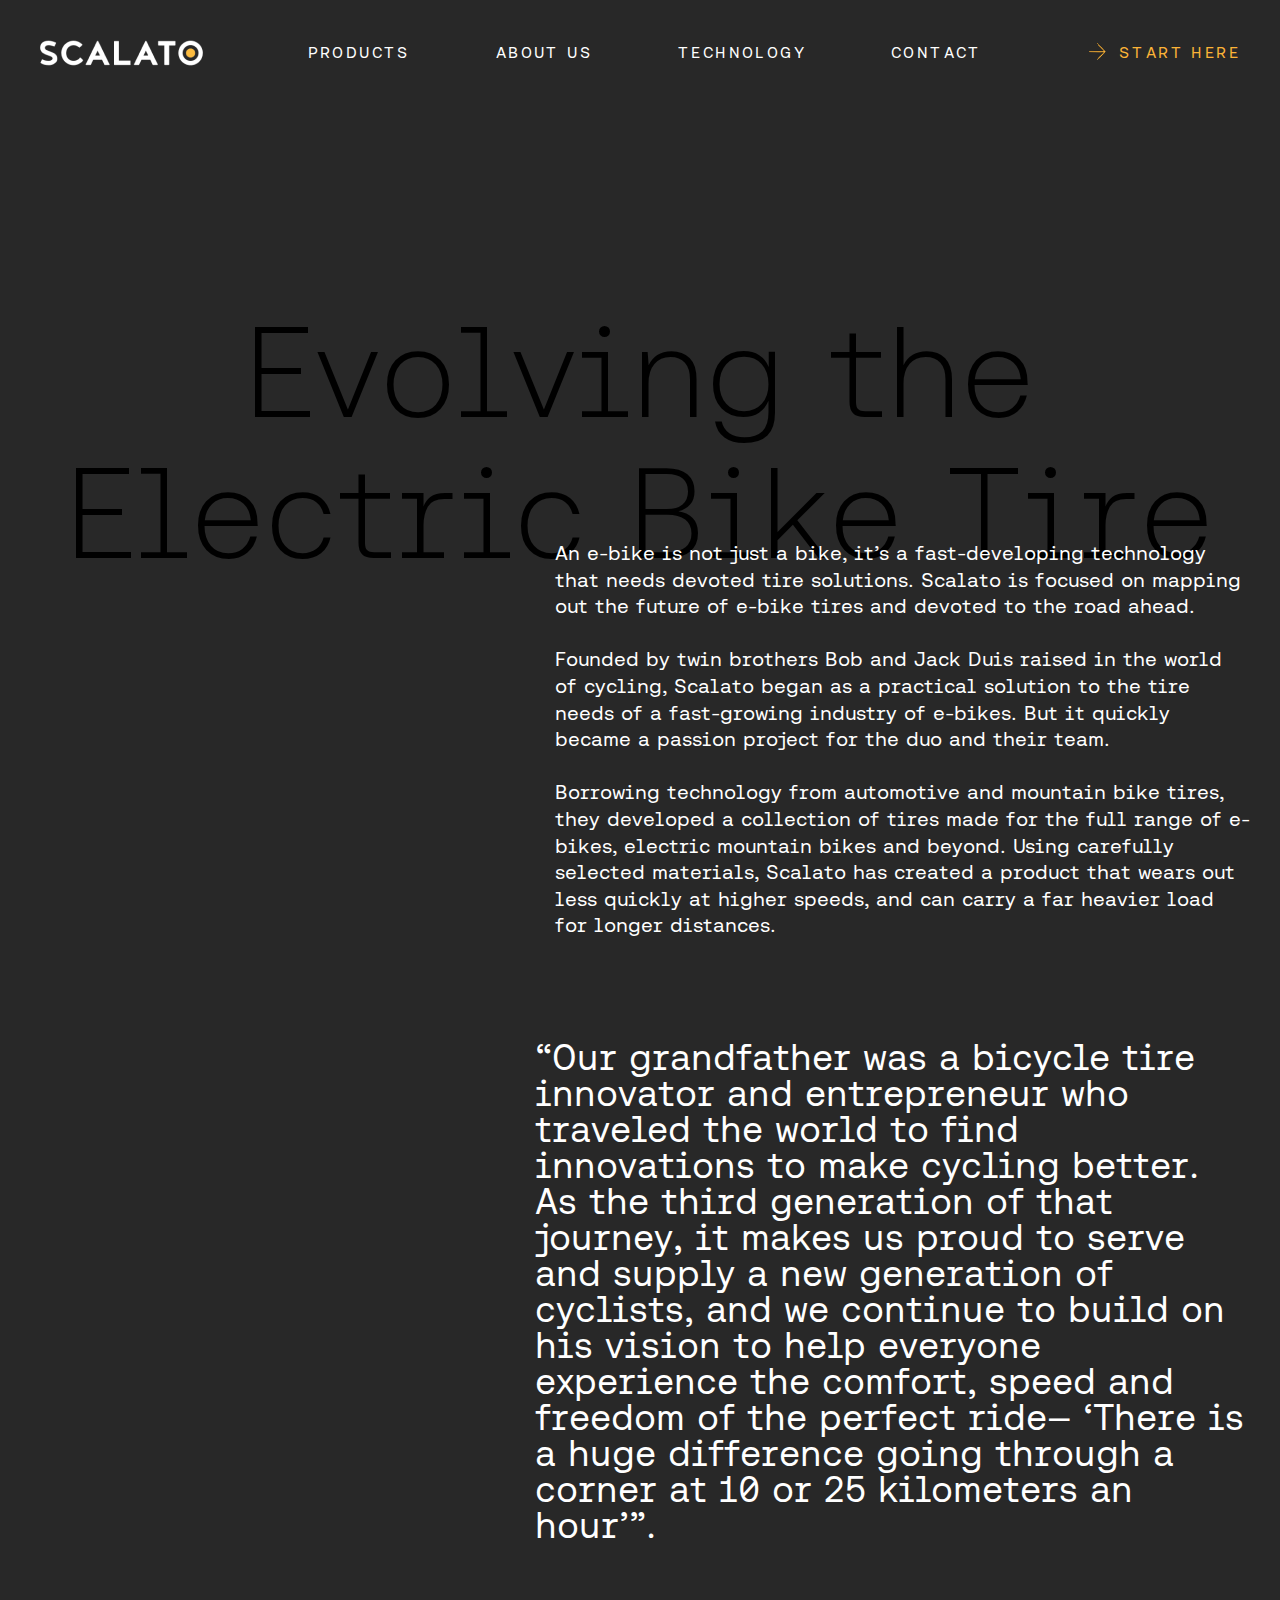
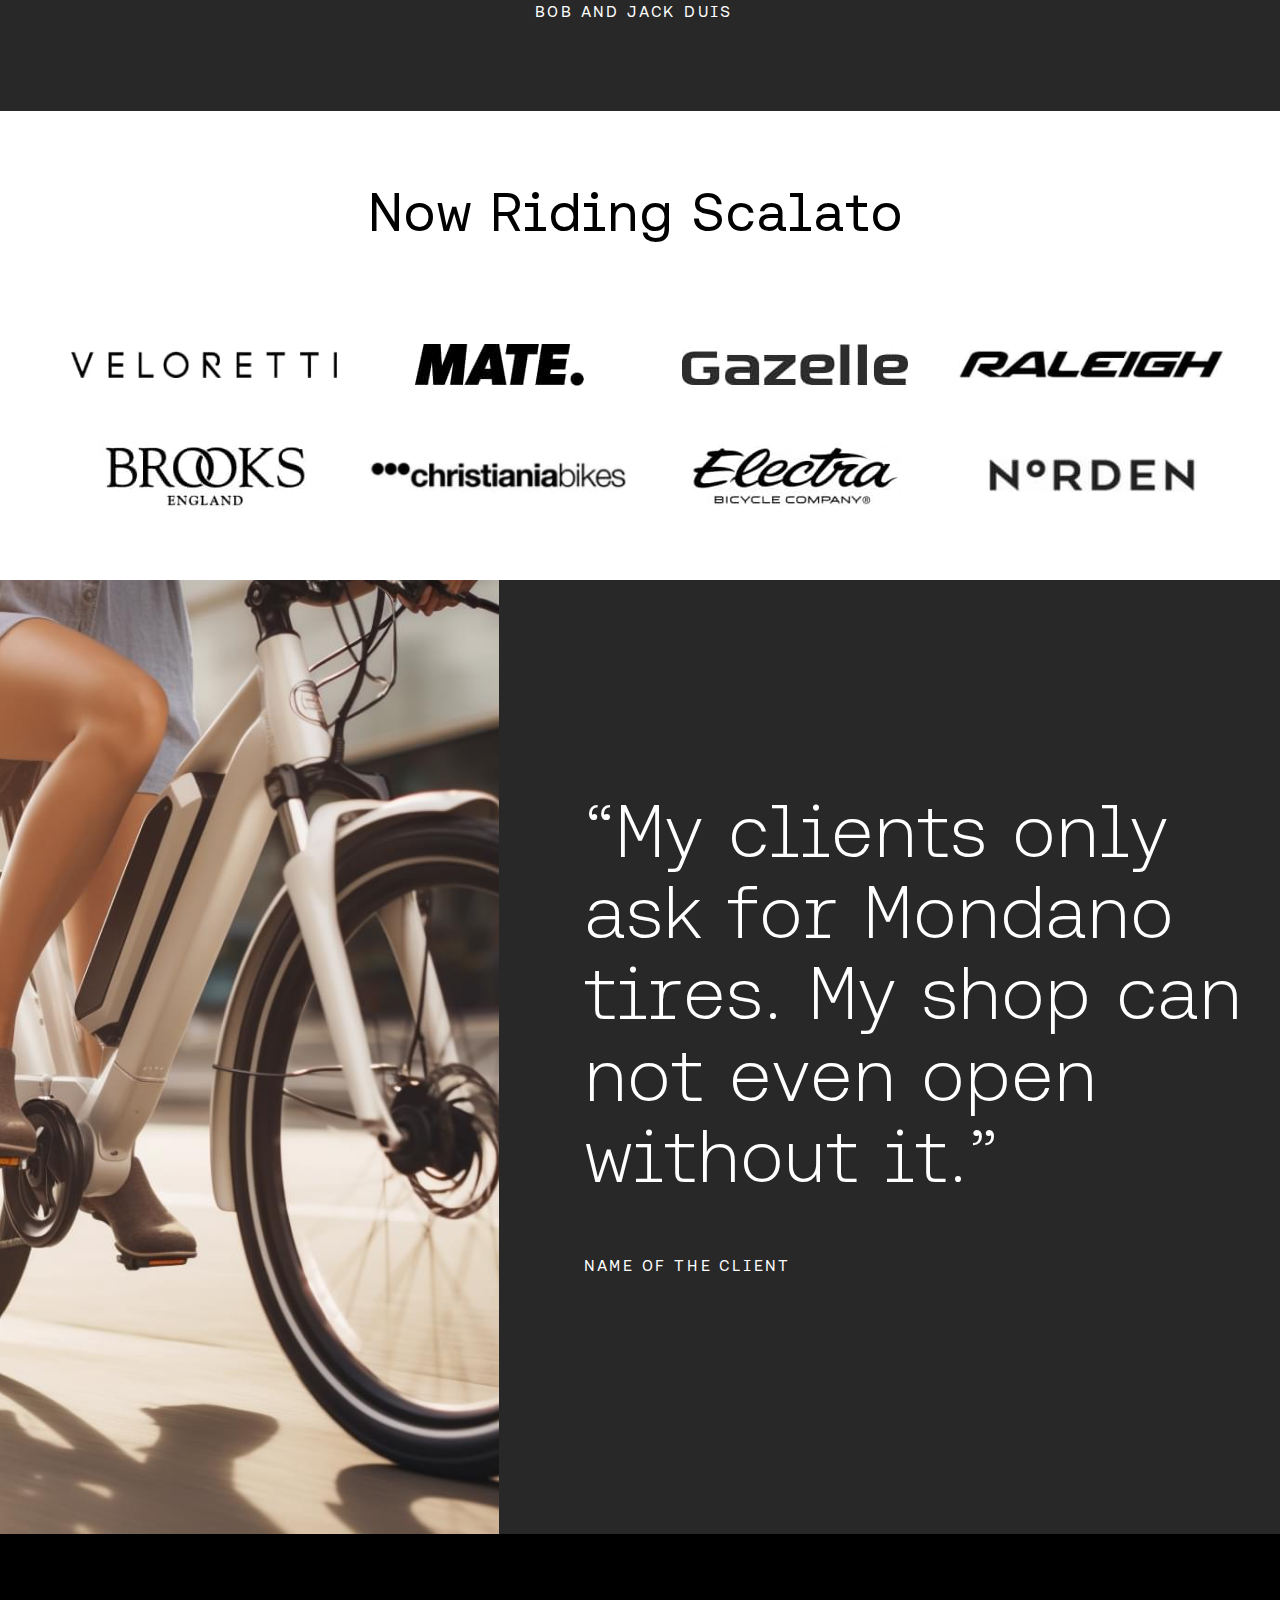
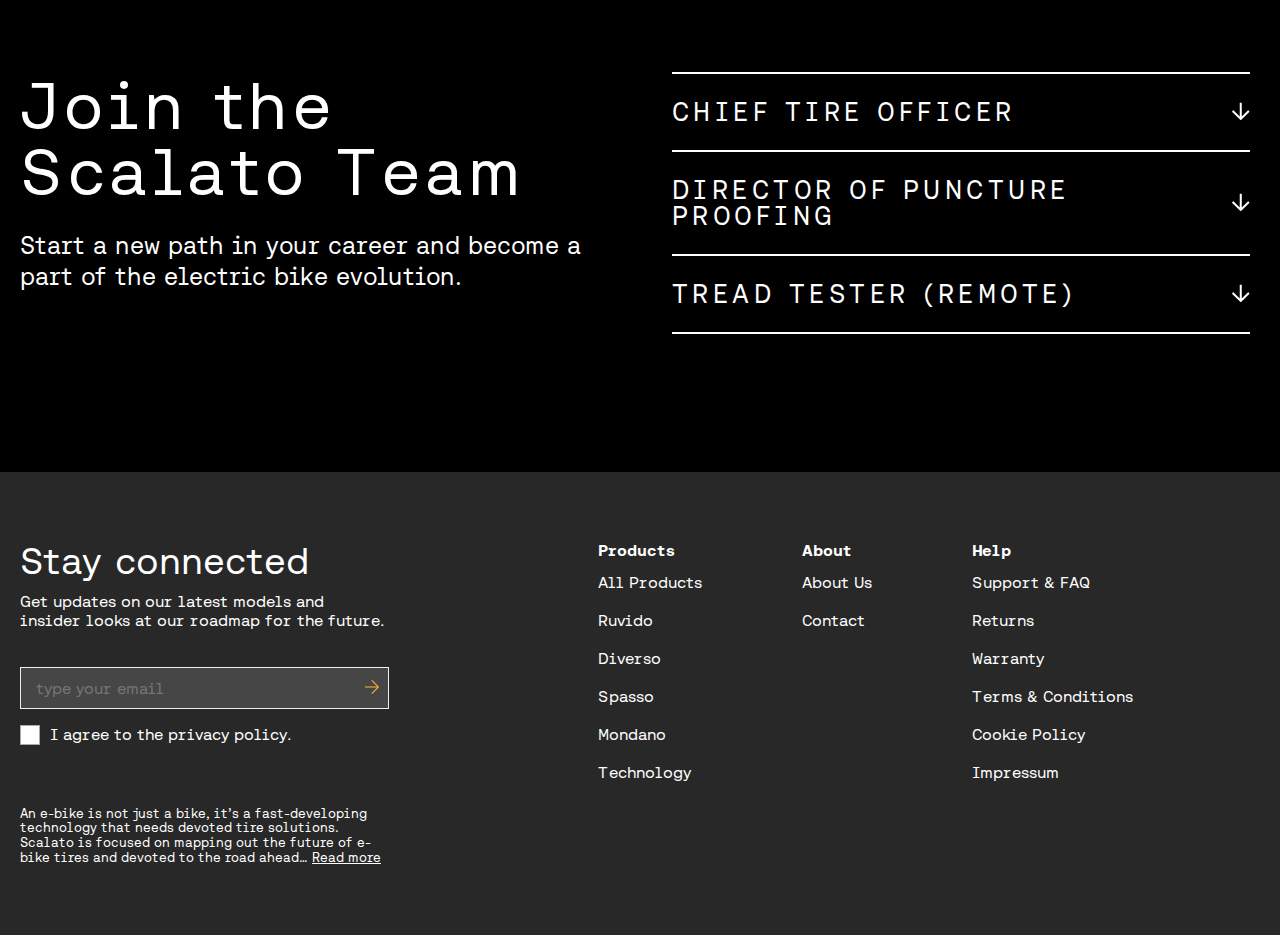
==== commit c6a4623f: "Add files via upload" ====
--- a/about-us.html
+++ b/about-us.html
@@ -6,8 +6,7 @@
 	<meta charset="UTF-8">
 	<meta name="format-detection" content="telephone=no">
 	<!-- <style>body{opacity: 0;}</style> -->
-	<link rel="stylesheet" href="https://cdn.jsdelivr.net/npm/swiper@10/swiper-bundle.min.css?_v=20230805214658" />
-	<link rel="stylesheet" href="css/style.min.css?_v=20230805214658">
+	<link rel="stylesheet" href="css/style.min.css?_v=20230808121919">
 	<link rel="shortcut icon" href="favicon.ico">
 	<!-- <meta name="robots" content="noindex, nofollow"> -->
 	<meta name="viewport" content="width=device-width, initial-scale=1.0">
@@ -91,46 +90,21 @@
 
 						Founded by twin brothers Bob and Jack Duis raised in the world of cycling, Scalato began as a
 						practical solution to the tire needs of a fast-growing industry of e-bikes. But it quickly
-						became a passion project for the duo and their team. 
-					</p>
-					<div class="evolve__box">
-						<div class="evolve__item">
-							<p class="evolve__item-img">
-								<img src="img/22.jpg" alt="">
-							</p>
-							<p class="evolve__item-name">
-								BOB DUIS
-							</p>
-							<p class="evolve__item-job">
-								position lorem ipsum
-							</p>
-						</div>
-						<div class="evolve__item">
-							<p class="evolve__item-img">
-								<img src="img/22.jpg" alt="">
-							</p>
-							<p class="evolve__item-name">
-								JACK DUIS
-							</p>
-							<p class="evolve__item-job">
-								position lorem ipsum
-							</p>
-						</div>
-					</div>
-					<p class="evolve__text">
+						became a passion project for the duo and their team. <br><br>
+
 						Borrowing technology from automotive and mountain bike tires, they developed a collection of
 						tires made for the full range of e-bikes, electric mountain bikes and beyond. Using carefully
 						selected materials, Scalato has created a product that wears out less quickly at higher speeds,
-						and can carry a far heavier load for longer distances. 
-					</p>
-					<p class="evolve__large">
+						and can carry a far heavier load for longer distances.
+					</p>
+					<p class="evolve__large _right">
 						“Our grandfather was a bicycle tire innovator and entrepreneur who traveled the world to find
 						innovations to make cycling better. As the third generation of that journey, it makes us proud
 						to serve and supply a new generation of cyclists, and we continue to build on his vision to help
 						everyone experience the comfort, speed and freedom of the perfect ride—
-						‘There is a huge difference going through a corner at 10 or 25 kilometers an hour’”. 
-					</p>
-					<p class="evolve__name">
+						‘There is a huge difference going through a corner at 10 or 25 kilometers an hour’”.
+					</p>
+					<p class="evolve__name _right">
 						BOB AND JACK DUIS
 					</p>
 				</div>
@@ -393,9 +367,8 @@
 				</div>
 			</div>
 		</footer>
-		<script src="https://cdn.jsdelivr.net/npm/swiper@10/swiper-bundle.min.js?_v=20230805214658"></script>
 	</div>
-	<script src="js/app.min.js?_v=20230805214658"></script>
+	<script src="js/app.min.js?_v=20230808121919"></script>
 </body>
 
 </html>--- a/css/style.min.css
+++ b/css/style.min.css
@@ -1 +1 @@
-@charset "UTF-8";@font-face{font-family:Aeonik;font-display:swap;src:url(../fonts/Aeonik-BlackItalic.woff2) format("woff2"),url(../fonts/Aeonik-BlackItalic.woff) format("woff");font-weight:400;font-style:normal}@font-face{font-family:Aeonik;font-display:swap;src:url(../fonts/Aeonik-Bold.woff2) format("woff2"),url(../fonts/Aeonik-Bold.woff) format("woff");font-weight:700;font-style:normal}@font-face{font-family:Aeonik;font-display:swap;src:url(../fonts/Aeonik-BoldItalic.woff2) format("woff2"),url(../fonts/Aeonik-BoldItalic.woff) format("woff");font-weight:400;font-style:normal}@font-face{font-family:Aeonik;font-display:swap;src:url(../fonts/Aeonik-Light.woff2) format("woff2"),url(../fonts/Aeonik-Light.woff) format("woff");font-weight:300;font-style:normal}@font-face{font-family:Aeonik;font-display:swap;src:url(../fonts/Aeonik-LightItalic.woff2) format("woff2"),url(../fonts/Aeonik-LightItalic.woff) format("woff");font-weight:400;font-style:normal}@font-face{font-family:Aeonik;font-display:swap;src:url(../fonts/Aeonik-Medium.woff2) format("woff2"),url(../fonts/Aeonik-Medium.woff) format("woff");font-weight:500;font-style:normal}@font-face{font-family:Aeonik;font-display:swap;src:url(../fonts/Aeonik-Air.woff2) format("woff2"),url(../fonts/Aeonik-Air.woff) format("woff");font-weight:400;font-style:normal}@font-face{font-family:Aeonik;font-display:swap;src:url(../fonts/Aeonik-MediumItalic.woff2) format("woff2"),url(../fonts/Aeonik-MediumItalic.woff) format("woff");font-weight:400;font-style:normal}@font-face{font-family:Aeonik;font-display:swap;src:url(../fonts/Aeonik-AirItalic.woff2) format("woff2"),url(../fonts/Aeonik-AirItalic.woff) format("woff");font-weight:400;font-style:normal}@font-face{font-family:Aeonik;font-display:swap;src:url(../fonts/Aeonik-Regular.woff2) format("woff2"),url(../fonts/Aeonik-Regular.woff) format("woff");font-weight:400;font-style:normal}@font-face{font-family:Aeonik;font-display:swap;src:url(../fonts/Aeonik-RegularItalic.woff2) format("woff2"),url(../fonts/Aeonik-RegularItalic.woff) format("woff");font-weight:400;font-style:normal}@font-face{font-family:Aeonik;font-display:swap;src:url(../fonts/Aeonik-Black.woff2) format("woff2"),url(../fonts/Aeonik-Black.woff) format("woff");font-weight:900;font-style:normal}@font-face{font-family:Aeonik Fono TRIAL;font-display:swap;src:url(../fonts/AeonikFono-Air.woff2) format("woff2"),url(../fonts/AeonikFono-Air.woff) format("woff");font-weight:400;font-style:normal}@font-face{font-family:Aeonik;font-display:swap;src:url(../fonts/Aeonik-ThinItalic.woff2) format("woff2"),url(../fonts/Aeonik-ThinItalic.woff) format("woff");font-weight:400;font-style:normal}@font-face{font-family:Aeonik;font-display:swap;src:url(../fonts/Aeonik-Thin.woff2) format("woff2"),url(../fonts/Aeonik-Thin.woff) format("woff");font-weight:100;font-style:normal}@font-face{font-family:Aeonik Fono TRIAL;font-display:swap;src:url(../fonts/AeonikFono-Black.woff2) format("woff2"),url(../fonts/AeonikFono-Black.woff) format("woff");font-weight:900;font-style:normal}@font-face{font-family:Aeonik Fono TRIAL;font-display:swap;src:url(../fonts/AeonikFono-Bold.woff2) format("woff2"),url(../fonts/AeonikFono-Bold.woff) format("woff");font-weight:700;font-style:normal}@font-face{font-family:Aeonik Fono TRIAL;font-display:swap;src:url(../fonts/AeonikFono-Regular.woff2) format("woff2"),url(../fonts/AeonikFono-Regular.woff) format("woff");font-weight:400;font-style:normal}@font-face{font-family:Aeonik Fono TRIAL;font-display:swap;src:url(../fonts/AeonikFono-Light.woff2) format("woff2"),url(../fonts/AeonikFono-Light.woff) format("woff");font-weight:300;font-style:normal}@font-face{font-family:Aeonik Fono TRIAL;font-display:swap;src:url(../fonts/AeonikFono-Medium.woff2) format("woff2"),url(../fonts/AeonikFono-Medium.woff) format("woff");font-weight:500;font-style:normal}@font-face{font-family:Aeonik Fono TRIAL;font-display:swap;src:url(../fonts/AeonikFono-Thin.woff2) format("woff2"),url(../fonts/AeonikFono-Thin.woff) format("woff");font-weight:100;font-style:normal}*{padding:0;margin:0;border:0}*,:after,:before{-webkit-box-sizing:border-box;box-sizing:border-box}body,html{height:100%;min-width:320px}body{color:#000;line-height:1;font-family:"Aeonik Fono TRIAL";font-size:1rem;-ms-text-size-adjust:100%;-moz-text-size-adjust:100%;-webkit-text-size-adjust:100%;-webkit-font-smoothing:antialiased;-moz-osx-font-smoothing:grayscale}button,input,textarea{font-family:"Aeonik Fono TRIAL";font-size:inherit;line-height:inherit}button{cursor:pointer;color:inherit;background-color:transparent}a{color:inherit;text-decoration:none}ul li{list-style:none}img{vertical-align:top}h1,h2,h3,h4,h5,h6{font-weight:inherit;font-size:inherit}.lock body{overflow:hidden;-ms-touch-action:none;touch-action:none;-ms-scroll-chaining:none;overscroll-behavior:none}.wrapper{min-height:100%;display:-webkit-box;display:-ms-flexbox;display:flex;-webkit-box-orient:vertical;-webkit-box-direction:normal;-ms-flex-direction:column;flex-direction:column;overflow:hidden}@supports (overflow:clip){.wrapper{overflow:clip}}.wrapper>main{-webkit-box-flex:1;-ms-flex:1 1 auto;flex:1 1 auto}.wrapper>*{min-width:0}[class*=__container]{max-width:79.375rem;margin:0 auto;padding:0 .9375rem;padding-left:15px;padding-right:25px}.fp-init body{overflow:hidden;-ms-touch-action:none;touch-action:none;-ms-scroll-chaining:none;overscroll-behavior:none}[data-fp]{min-height:100vh}.touch [data-fp]{min-height:calc(var(--vh,1vh) * 100)}.fp-init [data-fp]{z-index:1;-ms-touch-action:none;touch-action:none;position:relative;overflow:hidden}.fp-switching [data-fp-section]{-ms-touch-action:none;touch-action:none}.fp-init [data-fp-section]{position:absolute;top:0;left:0;right:0;bottom:0;width:100%;height:100%;overflow:auto}.fp-init .cards-mode [data-fp-section],.fp-init .slider-mode [data-fp-section]{-webkit-transition:-webkit-transform .7s cubic-bezier(.55,.085,0,.99) 0s;transition:-webkit-transform .7s cubic-bezier(.55,.085,0,.99) 0s;transition:transform .7s cubic-bezier(.55,.085,0,.99) 0s;transition:transform .7s cubic-bezier(.55,.085,0,.99) 0s,-webkit-transform .7s cubic-bezier(.55,.085,0,.99) 0s}.fp-init .fade-mode [data-fp-section]{-webkit-transition:opacity .5s ease-in-out 0s,visibility .5s ease-in-out 0s;transition:opacity .5s ease-in-out 0s,visibility .5s ease-in-out 0s}.fp-bullets{position:fixed;top:50%;-webkit-transform:translate(0,-50%);-ms-transform:translate(0,-50%);transform:translate(0,-50%);right:2.5rem;max-height:100%;display:-webkit-box;display:-ms-flexbox;display:flex;-webkit-box-orient:vertical;-webkit-box-direction:normal;-ms-flex-direction:column;flex-direction:column;-ms-flex-wrap:wrap;flex-wrap:wrap;-webkit-box-align:center;-ms-flex-align:center;align-items:center;-webkit-box-pack:center;-ms-flex-pack:center;justify-content:center;z-index:2;gap:.625rem}.fp-bullets .fp-bullet{cursor:pointer;width:1.25rem;height:1.25rem;-webkit-box-flex:0;-ms-flex:0 0 1.25rem;flex:0 0 1.25rem;border-radius:.625rem;background-color:#100c46;-webkit-box-shadow:0 0 .1875rem #6257fe,0 0 1.875rem rgba(255,255,255,.8);box-shadow:0 0 .1875rem #6257fe,0 0 1.875rem rgba(255,255,255,.8);border:.0625rem solid #fff;opacity:.6;-webkit-transition:opacity .4s ease-in-out 0s,background-color .4s ease-in-out 0s,-webkit-transform .4s ease-in-out 0s,-webkit-box-shadow .4s ease-in-out 0s;transition:opacity .4s ease-in-out 0s,background-color .4s ease-in-out 0s,-webkit-transform .4s ease-in-out 0s,-webkit-box-shadow .4s ease-in-out 0s;transition:transform .4s ease-in-out 0s,opacity .4s ease-in-out 0s,background-color .4s ease-in-out 0s,box-shadow .4s ease-in-out 0s;transition:transform .4s ease-in-out 0s,opacity .4s ease-in-out 0s,background-color .4s ease-in-out 0s,box-shadow .4s ease-in-out 0s,-webkit-transform .4s ease-in-out 0s,-webkit-box-shadow .4s ease-in-out 0s}.fp-bullets .fp-bullet-active{opacity:1;background-color:#6257fe;-webkit-transform:translate3D(-.3125rem,-.125rem,0);-ms-transform:translate3D(-.3125rem,-.125rem,0);transform:translate3D(-.3125rem,-.125rem,0);-webkit-box-shadow:.3125rem .125rem .1875rem #100c46,0 0 1.875rem rgba(255,255,255,.8);box-shadow:.3125rem .125rem .1875rem #100c46,0 0 1.875rem rgba(255,255,255,.8)}[class*=-ibg]{position:relative}[class*=-ibg] img{position:absolute;width:100%;height:100%;top:0;left:0;-o-object-fit:cover;object-fit:cover}[class*=-ibg_contain] img{-o-object-fit:contain;object-fit:contain}img{max-width:100%}li,p{display:block}a{display:inline-block}summary{list-style:none}.yellow-link{display:-webkit-inline-box;display:-ms-inline-flexbox;display:inline-flex;-webkit-box-align:center;-ms-flex-align:center;align-items:center;gap:10px;color:var(--scalato-yellow,#fcb337);font-family:Aeonik Fono TRIAL;font-size:24px;line-height:120%;letter-spacing:2.4px;text-transform:uppercase;white-space:nowrap}.yellow-link img{height:22px}.yellow-link.posabs{position:absolute;top:50%;left:50%;-webkit-transform:translate(-50%,-50%);-ms-transform:translate(-50%,-50%);transform:translate(-50%,-50%)}.yellow-link.button{font-size:16px}.yellow-link.spollers__link{font-size:16px}.header{position:absolute;top:0;left:0;width:100%;padding:40px;z-index:10}.header__box{display:-webkit-box;display:-ms-flexbox;display:flex;-webkit-box-pack:justify;-ms-flex-pack:justify;justify-content:space-between;gap:20px;-webkit-box-align:center;-ms-flex-align:center;align-items:center}.header__menu{display:-webkit-box;display:-ms-flexbox;display:flex;-webkit-box-align:center;-ms-flex-align:center;align-items:center}.header__link img{max-width:160px}.header__link.yellow-link{font-size:16px}.menu__list{display:-webkit-box;display:-ms-flexbox;display:flex;gap:55px}.menu__link{color:var(--white,#fff);text-align:center;font-family:Aeonik Fono TRIAL;font-size:16px;line-height:110%;letter-spacing:2.4px;text-transform:uppercase;-webkit-transition:all .3s ease 0s;transition:all .3s ease 0s}.menu__link.header2-link{color:var(--black,#000)}.menu__link:hover{text-decoration:underline;font-weight:700}html.menu-open .menu__body{display:block;left:0}.icon-menu{display:none}.footer{padding-top:70px;padding-bottom:70px;background:var(--dark-grey-1,#282828)}.footer__box{display:-webkit-box;display:-ms-flexbox;display:flex;-webkit-box-pack:justify;-ms-flex-pack:justify;justify-content:space-between;gap:30px}.footer__left{-webkit-box-flex:0;-ms-flex:0 1 32%;flex:0 1 32%}.footer__title{margin-bottom:13px;color:var(--white,#fff);font-family:Aeonik Fono TRIAL;font-size:40px}.footer__text{margin-bottom:14px;color:var(--white,#fff);font-family:Aeonik Fono TRIAL;font-size:20px;line-height:120%}.footer__inp-box{position:relative;margin-bottom:16px}.footer__inp-box .button{position:absolute;right:10px;top:50%;-webkit-transform:translate(0,-50%);-ms-transform:translate(0,-50%);transform:translate(0,-50%)}.footer__privacy{color:var(--white,#fff);font-family:Aeonik Fono TRIAL;font-size:16px;line-height:112%}.footer__privacy a{text-decoration-line:underline}.footer__right{-webkit-box-flex:0;-ms-flex:0 1 53%;flex:0 1 53%;display:-webkit-box;display:-ms-flexbox;display:flex;-webkit-box-pack:justify;-ms-flex-pack:justify;justify-content:space-between}.footer__right-item{-webkit-box-flex:0;-ms-flex:0 1 31%;flex:0 1 31%}.footer__subtitle{color:var(--white,#fff);font-family:Aeonik Fono TRIAL;font-size:16px;font-weight:700;line-height:112%;margin-bottom:15px}.footer__list-item{color:var(--white,#fff);font-family:Aeonik Fono TRIAL;font-size:16px;font-weight:400;line-height:112%;margin-bottom:20px}.secmain{position:relative}.secmain__full-box{position:relative}.secmain__bg{position:absolute;width:100%;height:100vh;left:0;top:0;background:url(../img/01.jpg) center center no-repeat;background-size:cover;z-index:-1}.secmain__container{padding-top:20vh;padding-bottom:20vh}.secmain__title{color:var(--white,#fff);font-family:Aeonik Fono TRIAL;font-size:12vw;font-weight:300;line-height:110%;max-width:610px;margin-bottom:37px}.secmain__text{margin-bottom:65px;color:var(--white,#fff);font-size:24px;line-height:133%;max-width:360px}.secmain__link{font-size:24px}.secmain__bg-2{background:url(../img/02.jpg) center center no-repeat;background-size:cover;height:500px}.now{padding-top:80px;padding-bottom:80px}.now__title{color:var(--black,#000);text-align:center;font-family:Aeonik Fono TRIAL;font-size:60px;font-style:normal;font-weight:400;line-height:normal;margin-bottom:106px}.now__list{display:-webkit-box;display:-ms-flexbox;display:flex;-webkit-box-align:center;-ms-flex-align:center;align-items:center;-webkit-box-pack:center;-ms-flex-pack:center;justify-content:center;-ms-flex-wrap:wrap;flex-wrap:wrap;gap:30px;row-gap:60px}.now__list-item{-webkit-box-flex:0;-ms-flex:0 1 23%;flex:0 1 23%;text-align:center}.spec{position:relative}.spec__bg{position:absolute;width:100%;height:100%;left:0;top:0;background:url(../img/11.jpg) center center no-repeat;background-size:cover;z-index:-1}.spec__box{padding-top:226px;padding-bottom:226px}.spec__item{text-align:right;margin-bottom:75px}.spec__item:last-child{margin-bottom:0}.spec__title{margin-bottom:15px;color:var(--white,#fff);font-family:Aeonik Fono TRIAL;font-size:50px;letter-spacing:7.5px;display:inline-block;position:relative}.spec__title span{color:var(--white,#fff);font-family:Aeonik Fono TRIAL;font-size:100px}.spec__title._first::before{content:"";position:absolute;width:190px;height:2px;top:50%;-webkit-transform:translate(0,-50%);-ms-transform:translate(0,-50%);transform:translate(0,-50%);left:-80%;background:url(../img/Line.svg) center center no-repeat;background-size:cover}.spec__title._second::before{content:"";position:absolute;width:130px;height:2px;top:50%;-webkit-transform:translate(0,-50%);-ms-transform:translate(0,-50%);transform:translate(0,-50%);left:-50%;background:url(../img/Line.svg) center center no-repeat;background-size:cover}.spec__title._third::before{content:"";position:absolute;width:150px;height:2px;top:50%;-webkit-transform:translate(0,-50%);-ms-transform:translate(0,-50%);transform:translate(0,-50%);left:-60%;background:url(../img/Line.svg) center center no-repeat;background-size:cover}.spec__small{color:var(--white,#fff);font-family:Aeonik Fono TRIAL;font-size:30px}.spec2{background:var(--dark-grey-1,#282828);padding-bottom:95px}.spec2__list{margin-bottom:90px}.spec2__list-list{margin-bottom:20px;display:-webkit-box;display:-ms-flexbox;display:flex;-webkit-box-pack:center;-ms-flex-pack:center;justify-content:center;gap:20px}.spec2__list-item{-webkit-box-flex:0;-ms-flex:0 1 49%;flex:0 1 49%}.spec2__link-box{text-align:center}.spec2__link{margin:0 auto}.our{padding-top:76px;padding-bottom:160px}.our.our-tires{padding-top:180px}.our__title{margin-bottom:83px;color:var(--black,#000);text-align:center;font-family:Aeonik Fono TRIAL;font-size:60px}.our__list{display:-webkit-box;display:-ms-flexbox;display:flex;-ms-flex-wrap:wrap;flex-wrap:wrap;-webkit-box-pack:justify;-ms-flex-pack:justify;justify-content:space-between;gap:20px;margin-bottom:80px}.our__list-item{-webkit-box-flex:0;-ms-flex:0 1 47%;flex:0 1 47%}.our__list-item._three{-webkit-box-flex:0;-ms-flex:0 1 31%;flex:0 1 31%}.our__link{position:relative;height:610px;display:block;padding:18px 20px}.our__link:hover .our__link-hover{display:block;height:100%}.our__link._three{height:500px}.our__link-box{display:-webkit-box;display:-ms-flexbox;display:flex;-webkit-box-orient:vertical;-webkit-box-direction:normal;-ms-flex-direction:column;flex-direction:column;-webkit-box-pack:justify;-ms-flex-pack:justify;justify-content:space-between;height:100%}.our__img{position:absolute;width:100%;height:100%;left:0;top:0;-o-object-fit:cover;object-fit:cover;z-index:-1}.our__link-title{color:var(--black,#000);font-family:Aeonik Fono TRIAL;font-size:30px;line-height:100%;letter-spacing:4.5px;text-transform:uppercase}.our__link-text{max-width:147px;color:var(--black,#000);font-family:Aeonik Fono TRIAL;font-size:16px;line-height:110%;letter-spacing:2.4px;text-transform:uppercase}.our__link-hover{display:none;z-index:5;position:absolute;top:0;left:0}.our__img-link{position:absolute;width:100%;height:100%;left:0;top:0;-o-object-fit:cover;object-fit:cover;z-index:-1}.our__img-hover{height:100%}.our__img-center{position:absolute;left:50%;top:50%;-webkit-transform:translate(-50%,-50%);-ms-transform:translate(-50%,-50%);transform:translate(-50%,-50%)}.our__img-see{text-align:center}.checkbox{position:relative}.checkbox:not(:last-child){margin-bottom:.3125em}.checkbox__input{position:absolute;width:0;height:0;opacity:0}.checkbox__input:focus-visible+.checkbox__label:before{-webkit-box-shadow:0 0 5px #000;box-shadow:0 0 5px #000}.checkbox__input:checked+.checkbox__label:before{background-color:#fff;background:url(../img/check.jpg) center center no-repeat;background-size:cover}.checkbox__label{cursor:pointer;display:-webkit-inline-box;display:-ms-inline-flexbox;display:inline-flex;position:relative;gap:10px}.checkbox__label:before{content:"";-ms-flex-item-align:start;align-self:flex-start;-webkit-box-flex:0;-ms-flex:0 0 20px;flex:0 0 20px;width:20px;height:20px;border:1px solid #a7a9ac;background-color:#fff}.checkbox__text{-ms-flex-item-align:center;-ms-grid-row-align:center;align-self:center}.checkbox__text._black{color:var(--black,#000)}input[type=email],input[type=tel],input[type=text],textarea{-webkit-appearance:none;-moz-appearance:none;appearance:none}.input{outline:0;border-radius:0!important;width:100%;display:block;padding:11px 15px;border:1px solid #eee;border-radius:2px}.input.input-grey{background:var(--dark-grey-2,#464646);color:#fff}.input[placeholder]:not([data-placeholder-nohiden])::-webkit-input-placeholder{-webkit-transition:opacity .3s;transition:opacity .3s}.input[placeholder]:not([data-placeholder-nohiden])::-moz-placeholder{-moz-transition:opacity .3s;transition:opacity .3s}.input[placeholder]:not([data-placeholder-nohiden]):-ms-input-placeholder{-ms-transition:opacity .3s;transition:opacity .3s}.input[placeholder]:not([data-placeholder-nohiden])::-ms-input-placeholder{-ms-transition:opacity .3s;transition:opacity .3s}.input[placeholder]:not([data-placeholder-nohiden])::placeholder{-webkit-transition:opacity .3s;transition:opacity .3s}.input[placeholder]:not([data-placeholder-nohiden]):focus::-webkit-input-placeholder{opacity:0}.input[placeholder]:not([data-placeholder-nohiden]):focus::-moz-placeholder{opacity:0}.input[placeholder]:not([data-placeholder-nohiden]):focus:-ms-input-placeholder{opacity:0}.input[placeholder]:not([data-placeholder-nohiden]):focus::-ms-input-placeholder{opacity:0}.input[placeholder]:not([data-placeholder-nohiden]):focus::placeholder{opacity:0}textarea.input{resize:none;padding:11px 15px;height:250px}.request{padding-top:231px;padding-bottom:211px;background:var(--black,#000)}.request__box{display:-webkit-box;display:-ms-flexbox;display:flex;-webkit-box-pack:justify;-ms-flex-pack:justify;justify-content:space-between;gap:30px}.request__about{-webkit-box-flex:0;-ms-flex:0 1 32%;flex:0 1 32%}.request__title{margin-bottom:25px;color:var(--white,#fff);font-family:Aeonik Fono TRIAL;font-size:80px;font-weight:300;line-height:110%}.request__text{color:var(--white,#fff);font-family:Aeonik Fono TRIAL;font-size:24px;line-height:133%}.request__form{-webkit-box-flex:0;-ms-flex:0 1 57%;flex:0 1 57%}.request__inp-box{margin-bottom:20px;position:relative}.request__btn-box{position:absolute;bottom:20px;right:20px}.request__check-box{margin-bottom:16px}.checkbox__label{color:var(--white,#fff);font-family:Aeonik Fono TRIAL;font-size:16px;line-height:112%}.req{background:#eaebed}.req__box{display:-webkit-box;display:-ms-flexbox;display:flex;-webkit-box-pack:justify;-ms-flex-pack:justify;justify-content:space-between}.req__texts{padding-top:150px;padding-bottom:150px}.req__title{margin-bottom:18px;color:var(--black,#000);font-family:Aeonik Fono TRIAL;font-size:60px}.req__text{margin-bottom:56px;color:var(--black,#000);font-family:Aeonik Fono TRIAL;font-size:20px;line-height:120%}.materials{padding-top:320px;padding-bottom:264px;background:var(--black,#000)}.materials__title{color:var(--dark-grey-1,#282828);text-align:center;font-family:Aeonik Fono TRIAL;font-size:12vw;font-style:normal;font-weight:300;line-height:110%}.techno__block{position:relative;padding-top:715px;padding-bottom:174px}.techno__bg1{background:url(../img/21.jpg) center center no-repeat;background-size:cover;position:absolute;width:100%;height:100%;left:0;top:0;z-index:-1}.techno__container._right{text-align:right}.techno__container._right .techno__title{margin-left:auto;margin-right:0}.techno__container._right .techno__text{margin-left:auto;margin-right:0}.techno__title{margin-bottom:18px;color:var(--white,#fff);font-family:Aeonik Fono TRIAL;font-size:60px;max-width:400px}.techno__title._first{position:relative}.techno__title._first::before{content:"";position:absolute;width:190px;height:2px;top:50%;-webkit-transform:translate(0,-50%);-ms-transform:translate(0,-50%);transform:translate(0,-50%);right:-80%;background:url(../img/Line.svg) center center no-repeat;background-size:cover}.techno__title._second{position:relative}.techno__title._second::before{content:"";position:absolute;width:370px;height:2px;top:50%;-webkit-transform:translate(0,-50%);-ms-transform:translate(0,-50%);transform:translate(0,-50%);right:110%;background:url(../img/Line3.svg) center center no-repeat;background-size:cover}.techno__text{max-width:505px;color:var(--white,#fff);font-family:Aeonik Fono TRIAL;font-size:20px;line-height:120%}.techno__bg2{background:url(../img/20.jpg) center center no-repeat;background-size:cover;position:absolute;width:100%;height:100%;left:0;top:0;z-index:-1}.techno__bg3{background:url(../img/21.jpg) center center no-repeat;background-size:cover;position:absolute;width:100%;height:100%;left:0;top:0;z-index:-1}.aboutmain{padding-top:500px;padding-bottom:120px;position:relative;background:var(--offwhite,#f0f1f3)}.aboutmain__bg{position:absolute;top:400px;color:var(--white,#fff);text-align:center;font-family:Aeonik Fono TRIAL;font-size:12vw;font-weight:300;line-height:110%;left:50%;-webkit-transform:translate(-50%,0);-ms-transform:translate(-50%,0);transform:translate(-50%,0);width:100%}.aboutmain__box{display:-webkit-box;display:-ms-flexbox;display:flex;-webkit-box-pack:justify;-ms-flex-pack:justify;justify-content:space-between;z-index:2;-webkit-box-align:end;-ms-flex-align:end;align-items:end;gap:30px}.aboutmain__content{-webkit-box-flex:0;-ms-flex:0 1 32%;flex:0 1 32%;z-index:2}.aboutmain__title{color:var(--black,#000);font-family:Aeonik Fono TRIAL;font-size:12px;line-height:200%;letter-spacing:2.4px;text-decoration-line:underline;text-transform:uppercase;margin-bottom:15px}.aboutmain__text{color:var(--black,#000);font-family:Aeonik Fono TRIAL;font-size:16px;line-height:200%;letter-spacing:2.4px;text-transform:uppercase;margin-bottom:15px}.aboutmain__text:last-child{margin-bottom:0}.aboutmain__form-text{z-index:2;margin-bottom:48px;color:var(--black,#000);font-family:Aeonik Fono TRIAL;font-size:24px;font-weight:400;line-height:130%;position:relative}.aboutmain__form-text a{text-decoration-line:underline}.find{padding-top:138px;padding-bottom:138px;background:var(--black,#000);color:var(--white,#fff)}.find__box{display:-webkit-box;display:-ms-flexbox;display:flex;-webkit-box-pack:justify;-ms-flex-pack:justify;justify-content:space-between;gap:30px}.find__left{-webkit-box-flex:0;-ms-flex:0 1 30%;flex:0 1 30%}.find__title{margin-bottom:26px;font-family:Aeonik Fono TRIAL;font-size:30px;line-height:100%;letter-spacing:4.5px;text-transform:uppercase}.find__text{font-family:Aeonik Fono TRIAL;font-size:24px;line-height:133%}.find__right{-webkit-box-flex:0;-ms-flex:0 1 65%;flex:0 1 65%}.spollers._specs{-webkit-box-flex:0;-ms-flex:0 1 47%;flex:0 1 47%}.spollers__item:last-child .spollers__title{border-bottom:2px solid #fff}.spollers__item:last-child .spollers__title._specs{border-bottom:2px solid #000}.spollers__title{cursor:pointer;padding:25px 0;border-top:2px solid #fff;color:var(--white,#fff);font-family:Aeonik Fono TRIAL;font-size:30px;font-weight:400;line-height:100%;letter-spacing:4.5px;text-transform:uppercase;display:-webkit-box;display:-ms-flexbox;display:flex;-webkit-box-align:center;-ms-flex-align:center;align-items:center;-webkit-box-pack:justify;-ms-flex-pack:justify;justify-content:space-between;gap:30px;list-style:none}.spollers__title img{-webkit-transition:all .3s ease 0s;transition:all .3s ease 0s;rotate:180deg}.spollers__title._spoller-active img{rotate:0deg}.spollers__title._specs{border-top:2px solid #000;color:var(--black,#000)}.spollers__body{display:-webkit-box;display:-ms-flexbox;display:flex;-webkit-box-pack:justify;-ms-flex-pack:justify;justify-content:space-between;-ms-flex-wrap:wrap;flex-wrap:wrap;gap:30px;padding-bottom:60px;padding-top:30px}.spollers__body._specs{display:block}.spollers__body-item{-webkit-box-flex:0;-ms-flex:0 1 45%;flex:0 1 45%}.spollers__body-title{margin-bottom:17px;font-family:Aeonik Fono TRIAL;font-size:16px;font-weight:400;line-height:110%;letter-spacing:2.4px;text-transform:uppercase}.spollers__body-text{font-family:Aeonik Fono TRIAL;font-size:20px;font-weight:400;line-height:120%}.evolve{background:var(--dark-grey-1,#282828);color:var(--white,#fff);padding-top:600px;padding-bottom:120px;position:relative}.evolve__bg{position:absolute;z-index:0;top:300px;left:0;color:var(--black,#000);text-align:center;font-family:Aeonik Fono TRIAL;font-size:10vw;font-weight:300;line-height:110%;width:100%}.evolve__text{position:relative;z-index:2;font-family:Aeonik Fono TRIAL;font-size:24px;font-weight:400;line-height:133%;margin-bottom:60px;max-width:715px}.evolve__text._right{margin:0 0 60px auto}.evolve__box{position:relative;z-index:2;display:-webkit-box;display:-ms-flexbox;display:flex;gap:125px;margin-bottom:77px}.evolve__item{-webkit-box-flex:0;-ms-flex:0 1 31%;flex:0 1 31%}.evolve__item-img{height:500px;position:relative;margin-bottom:20px}.evolve__item-img img{position:absolute;left:0;top:0;width:100%;height:100%;-o-object-fit:cover;object-fit:cover}.evolve__item-name{font-family:Aeonik Fono TRIAL;font-size:30px;line-height:100%;letter-spacing:4.5px;text-transform:uppercase;margin-bottom:6px}.evolve__item-job{font-family:Aeonik Fono TRIAL;font-size:16px;line-height:112%}.evolve__large{position:relative;z-index:2;margin-bottom:35px;font-family:Aeonik Fono TRIAL;font-size:40px;max-width:925px}.evolve__name{position:relative;z-index:2;font-family:Aeonik Fono TRIAL;font-size:16px;line-height:110%;letter-spacing:2.4px;text-transform:uppercase}.clients{background:var(--dark-grey-1,#282828);color:var(--white,#fff)}.clients__box{display:-webkit-box;display:-ms-flexbox;display:flex;gap:85px}.clients__bg{position:relative;width:40%;height:1024px}.clients__bg img{position:absolute;left:0;top:0;width:100%;height:100%;-o-object-fit:cover;object-fit:cover}.clients__content{padding-top:250px;padding-bottom:250px}.clients__title{margin-bottom:72px;font-family:Aeonik Fono TRIAL;font-size:80px;font-weight:300;line-height:110%;max-width:715px;padding-right:30px}.clients__text{font-family:Aeonik Fono TRIAL;font-size:16px;line-height:110%;letter-spacing:2.4px;text-transform:uppercase}.product{background:-webkit-gradient(linear,left top,left bottom,from(#0e0f11),to(#2f3032));background:linear-gradient(180deg,#0e0f11 0,#2f3032 100%);color:var(--white,#fff)}.product__top{display:-webkit-box;display:-ms-flexbox;display:flex;gap:30px;-webkit-box-align:center;-ms-flex-align:center;align-items:center;margin-bottom:30px}.product__slider2{width:50%;margin:auto 0 0 0}.product__top-right{padding-top:250px;max-width:505px;padding-right:30px}.product__city{color:var(--black,#000);text-align:center;font-family:Aeonik Fono TRIAL;font-size:12px;line-height:200%;letter-spacing:2.4px;text-transform:uppercase;margin-bottom:10px;padding:5px 10px;background:#fff;display:inline-block}.product__name{margin-bottom:34px;font-family:Aeonik Fono TRIAL;font-size:100px;font-weight:300;line-height:110%}.product__about{margin-bottom:43px;font-size:24px;line-height:133%}.product__bottom{display:-webkit-box;display:-ms-flexbox;display:flex;-webkit-box-pack:justify;-ms-flex-pack:justify;justify-content:space-between;-webkit-box-align:center;-ms-flex-align:center;align-items:center;padding-bottom:97px}.product__slider{width:50%;margin:0 0 0 auto}.product__slider .swiper-slide{height:87px;position:relative}.product__slider .swiper-slide.swiper-slide-thumb-active{opacity:.4}.product__slider .swiper-slide img{position:absolute;width:100%;height:100%;left:0;top:0;-o-object-fit:cover;object-fit:cover}.product__bottom-left{width:47%;display:-webkit-box;display:-ms-flexbox;display:flex;-webkit-box-pack:justify;-ms-flex-pack:justify;justify-content:space-between;gap:20px}.product__item{-webkit-box-flex:0;-ms-flex:0 1 30%;flex:0 1 30%}.product__subtitle{margin-bottom:7px;font-size:12px;font-weight:700;line-height:200%;letter-spacing:2.4px;text-transform:uppercase}.product__text{font-size:16px;line-height:112%}.plus{padding-top:40px;padding-bottom:40px;background:var(--black,#000);color:var(--white,#fff)}.plus__box{display:-webkit-box;display:-ms-flexbox;display:flex;-webkit-box-pack:justify;-ms-flex-pack:justify;justify-content:space-between;-webkit-box-align:center;-ms-flex-align:center;align-items:center}.plus__item{-webkit-box-flex:0;-ms-flex:0 1 23%;flex:0 1 23%;-webkit-box-align:center;-ms-flex-align:center;align-items:center;gap:10px;display:-webkit-box;display:-ms-flexbox;display:flex}.plus__text{font-size:16px;line-height:110%;letter-spacing:2.4px;text-transform:uppercase}.wheels{color:var(--white,#fff)}.wheels__box{display:-webkit-box;display:-ms-flexbox;display:flex;-webkit-box-align:center;-ms-flex-align:center;align-items:center;background:var(--dark-grey-1,#282828)}.wheels__box._line2{position:relative}.wheels__box._line2::before{content:"";position:absolute;background:url(../img/Line2.svg) center center no-repeat;background-size:cover;width:400px;top:180px;left:50%;-webkit-transform:translate(-50%,0);-ms-transform:translate(-50%,0);transform:translate(-50%,0);height:2px}.wheels__box._line3{position:relative}.wheels__box._line3::before{content:"";position:absolute;background:url(../img/Line3.svg) center center no-repeat;background-size:cover;width:400px;top:180px;left:50%;-webkit-transform:translate(-50%,0);-ms-transform:translate(-50%,0);transform:translate(-50%,0);height:2px}.wheels__grey{-webkit-box-flex:0;-ms-flex:0 1 50%;flex:0 1 50%;height:100%}.wheels__title{font-size:60px;margin:0 auto;margin-bottom:28px;max-width:400px}.wheels__text{max-width:400px;font-size:20px;line-height:120%;margin:0 auto}.wheels__img-box{-webkit-box-flex:0;-ms-flex:0 1 50%;flex:0 1 50%}.specs{padding-top:120px;padding-bottom:120px}.specs__box{display:-webkit-box;display:-ms-flexbox;display:flex;-webkit-box-pack:justify;-ms-flex-pack:justify;justify-content:space-between}.specs__img-box{-webkit-box-flex:0;-ms-flex:0 1 47%;flex:0 1 47%}.spollers__specs-item{display:-webkit-box;display:-ms-flexbox;display:flex;-webkit-box-pack:justify;-ms-flex-pack:justify;justify-content:space-between;width:100%}.spollers__specs-text{font-size:20px;line-height:160%}.info{position:fixed;right:-210px;top:50%;-webkit-transform:translate(0,-50%);-ms-transform:translate(0,-50%);transform:translate(0,-50%);display:-webkit-box;display:-ms-flexbox;display:flex;-webkit-box-align:center;-ms-flex-align:center;align-items:center;rotate:-90deg;gap:60px;color:var(--light-grey,#adadad);font-family:Aeonik Fono TRIAL;font-size:12px;line-height:200%;letter-spacing:2.4px;text-transform:uppercase;z-index:10}.info__item{display:-webkit-box;display:-ms-flexbox;display:flex;gap:30px;-webkit-box-align:center;-ms-flex-align:center;align-items:center}.info__text._active{text-decoration:underline}.info__link{text-align:center;display:-webkit-box;display:-ms-flexbox;display:flex;-webkit-box-pack:center;-ms-flex-pack:center;justify-content:center}.info__link img{rotate:90deg}.privacy{padding-top:220px;padding-bottom:120px;color:var(--black,#000)}.privacy__box{display:-webkit-box;display:-ms-flexbox;display:flex;-webkit-box-pack:justify;-ms-flex-pack:justify;justify-content:space-between;-ms-flex-wrap:wrap;flex-wrap:wrap;gap:50px}.privacy__title{font-size:80px;font-style:normal;font-weight:300;line-height:110%;max-width:285px;-webkit-box-flex:0;-ms-flex:0 1 22%;flex:0 1 22%}.privacy__text{-webkit-box-flex:0;-ms-flex:0 1 64%;flex:0 1 64%;font-size:24px;line-height:133%}@media (max-width:79.375em){.fp-bullets{right:1.25rem}}@media (max-width:61.99875em){.header__link{display:none}.menu__body{position:fixed;width:100%;height:100%;top:0;left:-100%;overflow:auto;z-index:4;background:#000;-webkit-transition:left .3s ease 0s;transition:left .3s ease 0s}.menu__list{-webkit-box-orient:vertical;-webkit-box-direction:normal;-ms-flex-direction:column;flex-direction:column;padding:150px 20px 20px 20px;-webkit-box-align:center;-ms-flex-align:center;align-items:center;gap:50px}.menu__link.header2-link{color:#fff}.icon-menu{display:block;position:relative;width:1.875rem;height:1.125rem;z-index:5}.icon-menu._white span,.icon-menu._white::after,.icon-menu._white::before{content:"";-webkit-transition:all .3s ease 0s;transition:all .3s ease 0s;right:0;position:absolute;width:100%;height:.125rem;background-color:#fff}.icon-menu span,.icon-menu::after,.icon-menu::before{content:"";-webkit-transition:all .3s ease 0s;transition:all .3s ease 0s;right:0;position:absolute;width:100%;height:.125rem;background-color:#000}.icon-menu::before{top:0}.icon-menu::after{bottom:0}.icon-menu span{top:calc(50% - .0625rem)}.menu-open .icon-menu span{width:0}.menu-open .icon-menu::before{top:calc(50% - .0625rem);-webkit-transform:rotate(-45deg);-ms-transform:rotate(-45deg);transform:rotate(-45deg);background-color:#fff}.menu-open .icon-menu::after{bottom:calc(50% - .0625rem);-webkit-transform:rotate(45deg);-ms-transform:rotate(45deg);transform:rotate(45deg);background-color:#fff}.footer__box{-ms-flex-wrap:wrap;flex-wrap:wrap}.footer__left{-webkit-box-flex:1;-ms-flex:1 1 100%;flex:1 1 100%;-webkit-box-ordinal-group:2;-ms-flex-order:1;order:1}.footer__right{-webkit-box-flex:1;-ms-flex:1 1 100%;flex:1 1 100%}.spec__item{text-align:center}.spec__title._first::before{display:none}.spec__title._second::before{display:none}.spec__title._third::before{display:none}.our__list-item{-webkit-box-flex:1;-ms-flex:1 1 100%;flex:1 1 100%}.our__list-item._three{-webkit-box-flex:1;-ms-flex:1 1 100%;flex:1 1 100%}.req__box{-ms-flex-wrap:wrap;flex-wrap:wrap}.req__texts{-webkit-box-ordinal-group:2;-ms-flex-order:1;order:1}.techno__title._first::before{display:none}.techno__title._second::before{display:none}.evolve__box{-webkit-box-pack:justify;-ms-flex-pack:justify;justify-content:space-between}.evolve__item{-webkit-box-flex:0;-ms-flex:0 1 48%;flex:0 1 48%}.clients__box{gap:30px;-ms-flex-wrap:wrap;flex-wrap:wrap}.clients__bg{width:100%}.clients__content{padding-top:20px;padding-left:15px;padding-right:25px}.privacy__title{font-size:60px;-webkit-box-flex:1;-ms-flex:1 1 100%;flex:1 1 100%;text-align:center;max-width:none}.privacy__text{-webkit-box-flex:1;-ms-flex:1 1 100%;flex:1 1 100%}}@media (max-width:61.99875em) and (any-hover:none){.icon-menu{cursor:default}}@media (max-width:47.99875em){.touch [data-fp]{-webkit-transition:height .2s;transition:height .2s}.spec__title span{font-size:60px}.request__box{-ms-flex-wrap:wrap;flex-wrap:wrap}.request__about{-webkit-box-flex:1;-ms-flex:1 1 100%;flex:1 1 100%}.request__title{font-size:60px}.request__form{-webkit-box-flex:1;-ms-flex:1 1 100%;flex:1 1 100%}.techno__title{font-size:40px}.aboutmain{padding-top:250px}.aboutmain__box{-ms-flex-wrap:wrap;flex-wrap:wrap}.aboutmain__content{-webkit-box-flex:1;-ms-flex:1 1 100%;flex:1 1 100%}.find__box{-ms-flex-wrap:wrap;flex-wrap:wrap}.find__left{-webkit-box-flex:1;-ms-flex:1 1 100%;flex:1 1 100%}.find__right{-webkit-box-flex:1;-ms-flex:1 1 100%;flex:1 1 100%}.spollers__title{font-size:24px}.evolve__box{-ms-flex-wrap:wrap;flex-wrap:wrap}.evolve__item{-webkit-box-flex:1;-ms-flex:1 1 100%;flex:1 1 100%}.clients__title{font-size:50px;padding-right:0}}@media (max-width:29.99875em){.fp-bullets{top:auto;bottom:1.25rem;-webkit-transform:translate(50%,0);-ms-transform:translate(50%,0);transform:translate(50%,0);-webkit-box-orient:horizontal;-webkit-box-direction:normal;-ms-flex-direction:row;flex-direction:row;right:50%}.spollers__body{-ms-flex-wrap:wrap;flex-wrap:wrap}.spollers__body-item{-webkit-box-flex:1;-ms-flex:1 1 100%;flex:1 1 100%}}@media (any-hover:hover){.fp-bullets .fp-bullet:hover{opacity:1}}+@charset "UTF-8";@font-face{font-family:Aeonik;font-display:swap;src:url(../fonts/Aeonik-BlackItalic.woff2) format("woff2"),url(../fonts/Aeonik-BlackItalic.woff) format("woff");font-weight:400;font-style:normal}@font-face{font-family:Aeonik;font-display:swap;src:url(../fonts/Aeonik-Bold.woff2) format("woff2"),url(../fonts/Aeonik-Bold.woff) format("woff");font-weight:700;font-style:normal}@font-face{font-family:Aeonik;font-display:swap;src:url(../fonts/Aeonik-BoldItalic.woff2) format("woff2"),url(../fonts/Aeonik-BoldItalic.woff) format("woff");font-weight:400;font-style:normal}@font-face{font-family:Aeonik;font-display:swap;src:url(../fonts/Aeonik-Light.woff2) format("woff2"),url(../fonts/Aeonik-Light.woff) format("woff");font-weight:300;font-style:normal}@font-face{font-family:Aeonik;font-display:swap;src:url(../fonts/Aeonik-LightItalic.woff2) format("woff2"),url(../fonts/Aeonik-LightItalic.woff) format("woff");font-weight:400;font-style:normal}@font-face{font-family:Aeonik;font-display:swap;src:url(../fonts/Aeonik-Medium.woff2) format("woff2"),url(../fonts/Aeonik-Medium.woff) format("woff");font-weight:500;font-style:normal}@font-face{font-family:Aeonik;font-display:swap;src:url(../fonts/Aeonik-Air.woff2) format("woff2"),url(../fonts/Aeonik-Air.woff) format("woff");font-weight:400;font-style:normal}@font-face{font-family:Aeonik;font-display:swap;src:url(../fonts/Aeonik-MediumItalic.woff2) format("woff2"),url(../fonts/Aeonik-MediumItalic.woff) format("woff");font-weight:400;font-style:normal}@font-face{font-family:Aeonik;font-display:swap;src:url(../fonts/Aeonik-AirItalic.woff2) format("woff2"),url(../fonts/Aeonik-AirItalic.woff) format("woff");font-weight:400;font-style:normal}@font-face{font-family:Aeonik;font-display:swap;src:url(../fonts/Aeonik-Regular.woff2) format("woff2"),url(../fonts/Aeonik-Regular.woff) format("woff");font-weight:400;font-style:normal}@font-face{font-family:Aeonik;font-display:swap;src:url(../fonts/Aeonik-RegularItalic.woff2) format("woff2"),url(../fonts/Aeonik-RegularItalic.woff) format("woff");font-weight:400;font-style:normal}@font-face{font-family:Aeonik;font-display:swap;src:url(../fonts/Aeonik-Black.woff2) format("woff2"),url(../fonts/Aeonik-Black.woff) format("woff");font-weight:900;font-style:normal}@font-face{font-family:Aeonik Fono TRIAL;font-display:swap;src:url(../fonts/AeonikFono-Air.woff2) format("woff2"),url(../fonts/AeonikFono-Air.woff) format("woff");font-weight:400;font-style:normal}@font-face{font-family:Aeonik;font-display:swap;src:url(../fonts/Aeonik-ThinItalic.woff2) format("woff2"),url(../fonts/Aeonik-ThinItalic.woff) format("woff");font-weight:400;font-style:normal}@font-face{font-family:Aeonik;font-display:swap;src:url(../fonts/Aeonik-Thin.woff2) format("woff2"),url(../fonts/Aeonik-Thin.woff) format("woff");font-weight:100;font-style:normal}@font-face{font-family:Aeonik Fono TRIAL;font-display:swap;src:url(../fonts/AeonikFono-Black.woff2) format("woff2"),url(../fonts/AeonikFono-Black.woff) format("woff");font-weight:900;font-style:normal}@font-face{font-family:Aeonik Fono TRIAL;font-display:swap;src:url(../fonts/AeonikFono-Bold.woff2) format("woff2"),url(../fonts/AeonikFono-Bold.woff) format("woff");font-weight:700;font-style:normal}@font-face{font-family:Aeonik Fono TRIAL;font-display:swap;src:url(../fonts/AeonikFono-Regular.woff2) format("woff2"),url(../fonts/AeonikFono-Regular.woff) format("woff");font-weight:400;font-style:normal}@font-face{font-family:Aeonik Fono TRIAL;font-display:swap;src:url(../fonts/AeonikFono-Light.woff2) format("woff2"),url(../fonts/AeonikFono-Light.woff) format("woff");font-weight:300;font-style:normal}@font-face{font-family:Aeonik Fono TRIAL;font-display:swap;src:url(../fonts/AeonikFono-Medium.woff2) format("woff2"),url(../fonts/AeonikFono-Medium.woff) format("woff");font-weight:500;font-style:normal}@font-face{font-family:Aeonik Fono TRIAL;font-display:swap;src:url(../fonts/AeonikFono-Thin.woff2) format("woff2"),url(../fonts/AeonikFono-Thin.woff) format("woff");font-weight:100;font-style:normal}*{padding:0;margin:0;border:0}*,:after,:before{-webkit-box-sizing:border-box;box-sizing:border-box}body,html{height:100%;min-width:320px}body{color:#000;line-height:1;font-family:"Aeonik Fono TRIAL";font-size:1rem;-ms-text-size-adjust:100%;-moz-text-size-adjust:100%;-webkit-text-size-adjust:100%;-webkit-font-smoothing:antialiased;-moz-osx-font-smoothing:grayscale}button,input,textarea{font-family:"Aeonik Fono TRIAL";font-size:inherit;line-height:inherit}button{cursor:pointer;color:inherit;background-color:transparent}a{color:inherit;text-decoration:none}ul li{list-style:none}img{vertical-align:top}h1,h2,h3,h4,h5,h6{font-weight:inherit;font-size:inherit}.lock body{overflow:hidden;-ms-touch-action:none;touch-action:none;-ms-scroll-chaining:none;overscroll-behavior:none}.wrapper{min-height:100%;display:-webkit-box;display:-ms-flexbox;display:flex;-webkit-box-orient:vertical;-webkit-box-direction:normal;-ms-flex-direction:column;flex-direction:column;overflow:hidden}@supports (overflow:clip){.wrapper{overflow:clip}}.wrapper>main{-webkit-box-flex:1;-ms-flex:1 1 auto;flex:1 1 auto}.wrapper>*{min-width:0}[class*=__container]{max-width:79.375rem;margin:0 auto;padding:0 .9375rem;padding-left:15px;padding-right:25px}.fp-init body{overflow:hidden;-ms-touch-action:none;touch-action:none;-ms-scroll-chaining:none;overscroll-behavior:none}[data-fp]{min-height:100vh}.touch [data-fp]{min-height:calc(var(--vh,1vh) * 100)}.fp-init [data-fp]{z-index:1;-ms-touch-action:none;touch-action:none;position:relative;overflow:hidden}.fp-switching [data-fp-section]{-ms-touch-action:none;touch-action:none}.fp-init [data-fp-section]{position:absolute;top:0;left:0;right:0;bottom:0;width:100%;height:100%;overflow:auto}.fp-init .cards-mode [data-fp-section],.fp-init .slider-mode [data-fp-section]{-webkit-transition:-webkit-transform .7s cubic-bezier(.55,.085,0,.99) 0s;transition:-webkit-transform .7s cubic-bezier(.55,.085,0,.99) 0s;transition:transform .7s cubic-bezier(.55,.085,0,.99) 0s;transition:transform .7s cubic-bezier(.55,.085,0,.99) 0s,-webkit-transform .7s cubic-bezier(.55,.085,0,.99) 0s}.fp-init .fade-mode [data-fp-section]{-webkit-transition:opacity .5s ease-in-out 0s,visibility .5s ease-in-out 0s;transition:opacity .5s ease-in-out 0s,visibility .5s ease-in-out 0s}.fp-bullets{position:fixed;top:50%;-webkit-transform:translate(0,-50%);-ms-transform:translate(0,-50%);transform:translate(0,-50%);right:2.5rem;max-height:100%;display:-webkit-box;display:-ms-flexbox;display:flex;-webkit-box-orient:vertical;-webkit-box-direction:normal;-ms-flex-direction:column;flex-direction:column;-ms-flex-wrap:wrap;flex-wrap:wrap;-webkit-box-align:center;-ms-flex-align:center;align-items:center;-webkit-box-pack:center;-ms-flex-pack:center;justify-content:center;z-index:2;gap:.625rem}.fp-bullets .fp-bullet{cursor:pointer;width:1.25rem;height:1.25rem;-webkit-box-flex:0;-ms-flex:0 0 1.25rem;flex:0 0 1.25rem;border-radius:.625rem;background-color:#100c46;-webkit-box-shadow:0 0 .1875rem #6257fe,0 0 1.875rem rgba(255,255,255,.8);box-shadow:0 0 .1875rem #6257fe,0 0 1.875rem rgba(255,255,255,.8);border:.0625rem solid #fff;opacity:.6;-webkit-transition:opacity .4s ease-in-out 0s,background-color .4s ease-in-out 0s,-webkit-transform .4s ease-in-out 0s,-webkit-box-shadow .4s ease-in-out 0s;transition:opacity .4s ease-in-out 0s,background-color .4s ease-in-out 0s,-webkit-transform .4s ease-in-out 0s,-webkit-box-shadow .4s ease-in-out 0s;transition:transform .4s ease-in-out 0s,opacity .4s ease-in-out 0s,background-color .4s ease-in-out 0s,box-shadow .4s ease-in-out 0s;transition:transform .4s ease-in-out 0s,opacity .4s ease-in-out 0s,background-color .4s ease-in-out 0s,box-shadow .4s ease-in-out 0s,-webkit-transform .4s ease-in-out 0s,-webkit-box-shadow .4s ease-in-out 0s}.fp-bullets .fp-bullet-active{opacity:1;background-color:#6257fe;-webkit-transform:translate3D(-.3125rem,-.125rem,0);-ms-transform:translate3D(-.3125rem,-.125rem,0);transform:translate3D(-.3125rem,-.125rem,0);-webkit-box-shadow:.3125rem .125rem .1875rem #100c46,0 0 1.875rem rgba(255,255,255,.8);box-shadow:.3125rem .125rem .1875rem #100c46,0 0 1.875rem rgba(255,255,255,.8)}[class*=-ibg]{position:relative}[class*=-ibg] img{position:absolute;width:100%;height:100%;top:0;left:0;-o-object-fit:cover;object-fit:cover}[class*=-ibg_contain] img{-o-object-fit:contain;object-fit:contain}img{max-width:100%}li,p{display:block}a{display:inline-block}summary{list-style:none}.yellow-link{display:-webkit-inline-box;display:-ms-inline-flexbox;display:inline-flex;-webkit-box-align:center;-ms-flex-align:center;align-items:center;gap:10px;color:var(--scalato-yellow,#fcb337);font-family:Aeonik Fono TRIAL;font-size:24px;line-height:120%;letter-spacing:2.4px;text-transform:uppercase;white-space:nowrap}.yellow-link img{height:22px}.yellow-link.posabs{position:absolute;top:50%;left:50%;-webkit-transform:translate(-50%,-50%);-ms-transform:translate(-50%,-50%);transform:translate(-50%,-50%)}.yellow-link.button{font-size:16px}.yellow-link.spollers__link{font-size:16px}.header{position:absolute;top:0;left:0;width:100%;padding:40px;z-index:10}.header__box{display:-webkit-box;display:-ms-flexbox;display:flex;-webkit-box-pack:justify;-ms-flex-pack:justify;justify-content:space-between;gap:20px;-webkit-box-align:center;-ms-flex-align:center;align-items:center}.header__menu{display:-webkit-box;display:-ms-flexbox;display:flex;-webkit-box-align:center;-ms-flex-align:center;align-items:center}.header__link img{max-width:160px}.header__link.yellow-link{font-size:16px}.menu__list{display:-webkit-box;display:-ms-flexbox;display:flex;gap:85px}.menu__link{color:var(--white,#fff);text-align:center;font-family:Aeonik Fono TRIAL;font-size:16px;line-height:110%;letter-spacing:2.4px;text-transform:uppercase;-webkit-transition:all .3s ease 0s;transition:all .3s ease 0s}.menu__link.header2-link{color:var(--black,#000)}.menu__link:hover{text-decoration:underline;font-weight:700}html.menu-open .menu__body{display:block;left:0}.icon-menu{display:none}.footer{padding-top:70px;padding-bottom:70px;background:var(--dark-grey-1,#282828)}.footer__box{display:-webkit-box;display:-ms-flexbox;display:flex;-webkit-box-pack:justify;-ms-flex-pack:justify;justify-content:space-between;gap:30px}.footer__left{-webkit-box-flex:0;-ms-flex:0 1 30%;flex:0 1 30%}.footer__title{margin-bottom:13px;color:var(--white,#fff);font-family:Aeonik Fono TRIAL;font-size:37px}.footer__text{margin-bottom:37px;color:var(--white,#fff);font-family:Aeonik Fono TRIAL;font-size:16px;line-height:120%}.footer__inp-box{position:relative;margin-bottom:16px}.footer__inp-box .button{position:absolute;right:10px;top:50%;-webkit-transform:translate(0,-50%);-ms-transform:translate(0,-50%);transform:translate(0,-50%)}.footer__privacy{color:var(--white,#fff);font-family:Aeonik Fono TRIAL;font-size:13px;line-height:112%;margin-top:60px}.footer__privacy a{text-decoration-line:underline}.footer__right{-webkit-box-flex:0;-ms-flex:0 1 53%;flex:0 1 53%;display:-webkit-box;display:-ms-flexbox;display:flex;gap:100px}.footer__subtitle{color:var(--white,#fff);font-family:Aeonik Fono TRIAL;font-size:16px;font-weight:700;line-height:112%;margin-bottom:15px}.footer__list-item{color:var(--white,#fff);font-family:Aeonik Fono TRIAL;font-size:16px;font-weight:400;line-height:112%;margin-bottom:20px}.checkbox__text{color:#fff}.secmain{position:relative;color:var(--white,#fff)}.secmain__full-box{position:relative}.secmain__bg{position:absolute;width:100%;height:110%;left:0;top:0;background:url(../img/01.jpg) center center no-repeat;background-size:cover;z-index:-1}.secmain__container{padding-top:315px;padding-bottom:164px}.secmain__title{font-family:Aeonik Fono TRIAL;font-size:93px;font-weight:300;line-height:110%;max-width:570px;margin-bottom:17px}.secmain__text{margin-bottom:62px;font-size:20px;line-height:133%;max-width:370px}.secmain__link{font-size:24px}.secmain__bg-2{background:url(../img/02.jpg) center center no-repeat;background-size:cover;height:500px}.secmain .swiper{height:100%;max-height:904px;position:relative}.secmain .swiper-slide{width:100%}.secmain .swiper-pagination{position:absolute;bottom:70px;left:50%;-webkit-transform:translate(-50%,0);-ms-transform:translate(-50%,0);transform:translate(-50%,0);display:-webkit-box;display:-ms-flexbox;display:flex;-webkit-box-orient:vertical;-webkit-box-direction:normal;-ms-flex-direction:column;flex-direction:column;gap:10px}.secmain .swiper-pagination-bullet{width:5px;height:5px;border-radius:50%;background:#615f60}.secmain .swiper-pagination-bullet.swiper-pagination-bullet-active{background:#fff}.secmain .secmain__full-box{height:100%}.photo{height:460px;position:relative}.photo img{position:absolute;left:0;height:0;width:100%;height:100%;-o-object-fit:cover;object-fit:cover}.now{padding-top:70px;padding-bottom:70px;color:var(--black,#000)}.now__title{text-align:center;font-family:Aeonik Fono TRIAL;font-size:54px;font-style:normal;font-weight:400;line-height:normal;margin-bottom:97px}.now__list{padding-left:50px;padding-right:25px;display:-webkit-box;display:-ms-flexbox;display:flex;-webkit-box-align:center;-ms-flex-align:center;align-items:center;-webkit-box-pack:center;-ms-flex-pack:center;justify-content:center;-ms-flex-wrap:wrap;flex-wrap:wrap;gap:30px;row-gap:50px}.now__list-item{-webkit-box-flex:0;-ms-flex:0 1 23%;flex:0 1 23%;text-align:center}.spec{position:relative;color:var(--white,#fff)}.spec__bg{position:absolute;width:100%;height:100%;left:0;top:0;background:url(../img/11.jpg) center center no-repeat;background-size:cover;z-index:-1}.spec__box{padding-top:226px;padding-bottom:226px}.spec__item{text-align:right;margin-bottom:75px}.spec__item:last-child{margin-bottom:0}.spec__title{margin-bottom:15px;font-family:Aeonik Fono TRIAL;font-size:50px;letter-spacing:7.5px;display:inline-block;position:relative}.spec__title span{color:var(--white,#fff);font-family:Aeonik Fono TRIAL;font-size:100px}.spec__title._first::before{content:"";position:absolute;width:190px;height:2px;top:50%;-webkit-transform:translate(0,-50%);-ms-transform:translate(0,-50%);transform:translate(0,-50%);left:-80%;background:url(../img/Line.svg) center center no-repeat;background-size:cover}.spec__title._second::before{content:"";position:absolute;width:130px;height:2px;top:50%;-webkit-transform:translate(0,-50%);-ms-transform:translate(0,-50%);transform:translate(0,-50%);left:-50%;background:url(../img/Line.svg) center center no-repeat;background-size:cover}.spec__title._third::before{content:"";position:absolute;width:150px;height:2px;top:50%;-webkit-transform:translate(0,-50%);-ms-transform:translate(0,-50%);transform:translate(0,-50%);left:-60%;background:url(../img/Line.svg) center center no-repeat;background-size:cover}.spec__small{font-family:Aeonik Fono TRIAL;font-size:30px}.spec2{background:var(--dark-grey-1,#282828);padding-bottom:95px}.spec2__list{margin-bottom:90px}.spec2__list-list{margin-bottom:20px;display:-webkit-box;display:-ms-flexbox;display:flex;-webkit-box-pack:center;-ms-flex-pack:center;justify-content:center;gap:20px}.spec2__list-item{-webkit-box-flex:0;-ms-flex:0 1 49%;flex:0 1 49%}.spec2__link-box{text-align:center}.spec2__link{margin:0 auto}.our{padding-top:76px;padding-bottom:140px;color:var(--black,#000)}.our.our-tires{padding-top:180px;padding-bottom:80px}.our__title{margin-bottom:77px;text-align:center;font-family:Aeonik Fono TRIAL;font-size:54px}.our__list{padding-left:40px;padding-right:40px;display:-webkit-box;display:-ms-flexbox;display:flex;-ms-flex-wrap:wrap;flex-wrap:wrap;-webkit-box-pack:justify;-ms-flex-pack:justify;justify-content:space-between;gap:20px;margin-bottom:70px}.our__list-item{-webkit-box-flex:0;-ms-flex:0 1 49%;flex:0 1 49%}.our__list-item._three{-webkit-box-flex:0;-ms-flex:0 1 31%;flex:0 1 31%}.our__link{position:relative;height:560px;display:block;padding:18px 20px}.our__link:hover .our__link-hover{display:block;height:100%}.our__link._three{height:500px}.our__link-box{display:-webkit-box;display:-ms-flexbox;display:flex;-webkit-box-orient:vertical;-webkit-box-direction:normal;-ms-flex-direction:column;flex-direction:column;-webkit-box-pack:justify;-ms-flex-pack:justify;justify-content:space-between;height:100%}.our__img{position:absolute;width:100%;height:100%;left:0;top:0;-o-object-fit:cover;object-fit:cover;z-index:-1;background:var(--offwhite,#f0f1f3)}.our__link-title{font-family:Aeonik Fono TRIAL;font-size:30px;line-height:100%;letter-spacing:4.5px;text-transform:uppercase}.our__link-text{max-width:147px;font-family:Aeonik Fono TRIAL;font-size:16px;line-height:110%;letter-spacing:2.4px;text-transform:uppercase}.our__link-hover{display:none;z-index:5;position:absolute;top:0;left:0}.our__img-link{position:absolute;width:100%;height:100%;left:0;top:0;-o-object-fit:cover;object-fit:cover;z-index:-1}.our__img-hover{height:100%}.our__img-center{position:absolute;left:50%;top:50%;-webkit-transform:translate(-50%,-50%);-ms-transform:translate(-50%,-50%);transform:translate(-50%,-50%)}.our__img-see{text-align:center}.specific{color:var(--white,#fff);position:relative}.specific__bg{position:absolute;background:url(../img/33.png) 0 bottom no-repeat;background-size:contain;left:80px;bottom:0;height:70%;width:70%;max-width:1444px;z-index:-1}.specific__black{position:absolute;background:var(--black,#000);left:0;bottom:0;height:100%;width:100%;z-index:-2}.specific__block{padding-top:63px;padding-bottom:383px;max-width:400px;margin:0 0 0 auto}.specific__box{margin-bottom:30px}.specific__title{font-size:37px;line-height:120%;margin-bottom:12px}.specific__text{font-size:18px;line-height:120%}.specific__right{margin-top:70px}.checkbox{position:relative}.checkbox:not(:last-child){margin-bottom:.3125em}.checkbox__input{position:absolute;width:0;height:0;opacity:0}.checkbox__input:focus-visible+.checkbox__label:before{-webkit-box-shadow:0 0 5px #000;box-shadow:0 0 5px #000}.checkbox__input:checked+.checkbox__label:before{background-color:#fff;background:url(../img/check.jpg) center center no-repeat;background-size:cover}.checkbox__label{cursor:pointer;display:-webkit-inline-box;display:-ms-inline-flexbox;display:inline-flex;position:relative;gap:10px}.checkbox__label:before{content:"";-ms-flex-item-align:start;align-self:flex-start;-webkit-box-flex:0;-ms-flex:0 0 20px;flex:0 0 20px;width:20px;height:20px;border:1px solid #a7a9ac;background-color:#fff}.checkbox__text{-ms-flex-item-align:center;-ms-grid-row-align:center;align-self:center}.checkbox__text._black{color:var(--black,#000)}input[type=email],input[type=tel],input[type=text],textarea{-webkit-appearance:none;-moz-appearance:none;appearance:none}.input{outline:0;border-radius:0!important;width:100%;display:block;padding:11px 15px;border:1px solid #eee;border-radius:2px}.input.input-grey{background:var(--dark-grey-2,#464646);color:#fff}.input[placeholder]:not([data-placeholder-nohiden])::-webkit-input-placeholder{-webkit-transition:opacity .3s;transition:opacity .3s}.input[placeholder]:not([data-placeholder-nohiden])::-moz-placeholder{-moz-transition:opacity .3s;transition:opacity .3s}.input[placeholder]:not([data-placeholder-nohiden]):-ms-input-placeholder{-ms-transition:opacity .3s;transition:opacity .3s}.input[placeholder]:not([data-placeholder-nohiden])::-ms-input-placeholder{-ms-transition:opacity .3s;transition:opacity .3s}.input[placeholder]:not([data-placeholder-nohiden])::placeholder{-webkit-transition:opacity .3s;transition:opacity .3s}.input[placeholder]:not([data-placeholder-nohiden]):focus::-webkit-input-placeholder{opacity:0}.input[placeholder]:not([data-placeholder-nohiden]):focus::-moz-placeholder{opacity:0}.input[placeholder]:not([data-placeholder-nohiden]):focus:-ms-input-placeholder{opacity:0}.input[placeholder]:not([data-placeholder-nohiden]):focus::-ms-input-placeholder{opacity:0}.input[placeholder]:not([data-placeholder-nohiden]):focus::placeholder{opacity:0}textarea.input{resize:none;padding:11px 15px;height:230px}.request{padding-top:231px;padding-bottom:171px;background:var(--black,#000);color:var(--white,#fff)}.request__box{display:-webkit-box;display:-ms-flexbox;display:flex;-webkit-box-pack:justify;-ms-flex-pack:justify;justify-content:space-between;gap:30px}.request__about{-webkit-box-flex:0;-ms-flex:0 1 32%;flex:0 1 32%}.request__title{margin-bottom:20px;font-family:Aeonik Fono TRIAL;font-size:75px;font-weight:300;line-height:110%}.request__text{font-family:Aeonik Fono TRIAL;font-size:23px;line-height:133%}.request__form{padding-top:20px;-webkit-box-flex:0;-ms-flex:0 1 57%;flex:0 1 57%;text-align:right}.request__inp-box{margin:0 0 0 auto;margin-bottom:20px;position:relative}.request__inp-box .input{max-width:655px}.request__btn-box{position:absolute;bottom:10px;right:80px}.request__check-box{margin-bottom:16px}.checkbox{text-align:left}.checkbox__label{font-family:Aeonik Fono TRIAL;font-size:16px;line-height:112%}.req{background:url(../img/17.jpg) right bottom no-repeat;background-size:cover;color:var(--black,#000)}.req__box{display:-webkit-box;display:-ms-flexbox;display:flex;-webkit-box-pack:justify;-ms-flex-pack:justify;justify-content:space-between}.req__texts{padding-top:260px;padding-bottom:230px;max-width:346px}.req__title{margin-bottom:18px;font-family:Aeonik Fono TRIAL;font-size:54px}.req__text{margin-bottom:56px;font-family:Aeonik Fono TRIAL;font-size:18px;line-height:120%}.materials{padding-top:320px;padding-bottom:264px;background:var(--black,#000);color:var(--dark-grey-1,#282828)}.materials__title{text-align:center;font-family:Aeonik Fono TRIAL;font-size:10vw;font-style:normal;font-weight:300;line-height:110%}.techno{color:var(--white,#fff)}.techno__block{position:relative;padding-top:715px;padding-bottom:174px}.techno__bg1{background:url(../img/21.jpg) center center no-repeat;background-size:cover;position:absolute;width:100%;height:100%;left:0;top:0;z-index:-1}.techno__container._right{text-align:right}.techno__container._right .techno__title{margin-left:auto;margin-right:0}.techno__container._right .techno__text{margin-left:auto;margin-right:0}.techno__title{margin-bottom:18px;font-family:Aeonik Fono TRIAL;font-size:54px;max-width:400px}.techno__title._first{position:relative}.techno__title._first::before{content:"";position:absolute;width:190px;height:2px;top:50%;-webkit-transform:translate(0,-50%);-ms-transform:translate(0,-50%);transform:translate(0,-50%);right:-80%;background:url(../img/Line.svg) center center no-repeat;background-size:cover}.techno__title._second{position:relative}.techno__title._second::before{content:"";position:absolute;width:370px;height:2px;top:50%;-webkit-transform:translate(0,-50%);-ms-transform:translate(0,-50%);transform:translate(0,-50%);right:110%;background:url(../img/Line3.svg) center center no-repeat;background-size:cover}.techno__text{max-width:505px;font-family:Aeonik Fono TRIAL;font-size:18px;line-height:120%}.techno__bg2{background:url(../img/20.jpg) center center no-repeat;background-size:cover;position:absolute;width:100%;height:100%;left:0;top:0;z-index:-1}.techno__bg3{background:url(../img/21.jpg) center center no-repeat;background-size:cover;position:absolute;width:100%;height:100%;left:0;top:0;z-index:-1}.aboutmain{padding-top:520px;padding-bottom:120px;position:relative;background:var(--offwhite,#f0f1f3);color:var(--black,#000)}.aboutmain__bg{position:absolute;top:400px;color:var(--white,#fff);text-align:center;font-family:Aeonik Fono TRIAL;font-size:10vw;font-weight:300;line-height:110%;left:50%;-webkit-transform:translate(-50%,0);-ms-transform:translate(-50%,0);transform:translate(-50%,0);width:100%}.aboutmain__box{display:-webkit-box;display:-ms-flexbox;display:flex;-webkit-box-pack:justify;-ms-flex-pack:justify;justify-content:space-between;z-index:2;-webkit-box-align:end;-ms-flex-align:end;align-items:end;gap:30px}.aboutmain__content{-webkit-box-flex:0;-ms-flex:0 1 32%;flex:0 1 32%;z-index:2}.aboutmain__title{font-family:Aeonik Fono TRIAL;font-size:12px;line-height:200%;letter-spacing:2.4px;text-decoration-line:underline;text-transform:uppercase;margin-bottom:15px}.aboutmain__text{font-family:Aeonik Fono TRIAL;font-size:16px;line-height:200%;letter-spacing:2.4px;text-transform:uppercase;margin-bottom:15px}.aboutmain__text:last-child{margin-bottom:0}.aboutmain__form-text{z-index:2;margin-bottom:48px;text-align:left;font-family:Aeonik Fono TRIAL;font-size:24px;font-weight:400;line-height:130%;position:relative}.aboutmain__form-text a{text-decoration-line:underline}.find{padding-top:138px;padding-bottom:138px;background:var(--black,#000);color:var(--white,#fff)}.find__box{display:-webkit-box;display:-ms-flexbox;display:flex;-webkit-box-pack:justify;-ms-flex-pack:justify;justify-content:space-between;gap:30px}.find__left{-webkit-box-flex:0;-ms-flex:0 1 50%;flex:0 1 50%}.find__left._small{-webkit-box-flex:0;-ms-flex:0 1 31%;flex:0 1 31%}.find__title{margin-bottom:26px;font-family:Aeonik Fono TRIAL;font-size:66px;line-height:100%;letter-spacing:4.5px}.find__title._small{font-size:28px}.find__text{font-family:Aeonik Fono TRIAL;font-size:24px;line-height:133%}.find__text._small{font-size:18px}.find__right{-webkit-box-flex:0;-ms-flex:0 1 47%;flex:0 1 47%}.find__right._big{-webkit-box-flex:0;-ms-flex:0 1 60%;flex:0 1 60%}.spollers._specs{-webkit-box-flex:0;-ms-flex:0 1 41%;flex:0 1 41%}.spollers__item:last-child .spollers__title{border-bottom:2px solid #fff}.spollers__item:last-child .spollers__title._specs{border-bottom:2px solid #000}.spollers__title{cursor:pointer;padding:25px 0;border-top:2px solid #fff;color:var(--white,#fff);font-family:Aeonik Fono TRIAL;font-size:26px;font-weight:400;line-height:100%;letter-spacing:4.5px;text-transform:uppercase;display:-webkit-box;display:-ms-flexbox;display:flex;-webkit-box-align:center;-ms-flex-align:center;align-items:center;-webkit-box-pack:justify;-ms-flex-pack:justify;justify-content:space-between;gap:30px;list-style:none}.spollers__title img{-webkit-transition:all .3s ease 0s;transition:all .3s ease 0s;rotate:180deg}.spollers__title._spoller-active img{rotate:0deg}.spollers__title._specs{border-top:2px solid #000;color:var(--black,#000)}.spollers__body{display:-webkit-box;display:-ms-flexbox;display:flex;-webkit-box-pack:justify;-ms-flex-pack:justify;justify-content:space-between;-ms-flex-wrap:wrap;flex-wrap:wrap;gap:30px;padding-bottom:60px;padding-top:30px}.spollers__body._specs{display:block}.spollers__body-item{-webkit-box-flex:0;-ms-flex:0 1 45%;flex:0 1 45%}.spollers__body-title{margin-bottom:17px;font-family:Aeonik Fono TRIAL;font-size:16px;font-weight:400;line-height:110%;letter-spacing:2.4px;text-transform:uppercase}.spollers__body-text{font-family:Aeonik Fono TRIAL;font-size:18px;font-weight:400;line-height:120%}.evolve{background:var(--dark-grey-1,#282828);color:var(--white,#fff);padding-top:540px;padding-bottom:30px;position:relative}.evolve__bg{position:absolute;z-index:0;top:300px;left:0;color:var(--black,#000);text-align:center;font-family:Aeonik Fono TRIAL;font-size:10vw;font-weight:300;line-height:110%;width:100%}.evolve__text{position:relative;z-index:2;font-family:Aeonik Fono TRIAL;font-size:20px;font-weight:400;line-height:133%;margin-bottom:60px;max-width:695px}.evolve__text._right{margin:0 0 100px auto}.evolve__box{position:relative;z-index:2;display:-webkit-box;display:-ms-flexbox;display:flex;gap:125px;margin-bottom:77px}.evolve__item{-webkit-box-flex:0;-ms-flex:0 1 31%;flex:0 1 31%}.evolve__item-img{height:500px;position:relative;margin-bottom:20px}.evolve__item-img img{position:absolute;left:0;top:0;width:100%;height:100%;-o-object-fit:cover;object-fit:cover}.evolve__item-name{font-family:Aeonik Fono TRIAL;font-size:30px;line-height:100%;letter-spacing:4.5px;text-transform:uppercase;margin-bottom:6px}.evolve__item-job{font-family:Aeonik Fono TRIAL;font-size:16px;line-height:112%}.evolve__large{position:relative;z-index:2;margin-bottom:35px;font-family:Aeonik Fono TRIAL;font-size:36px;max-width:715px}.evolve__large._right{margin:0 0 60px auto}.evolve__name{position:relative;z-index:2;font-family:Aeonik Fono TRIAL;font-size:16px;line-height:110%;letter-spacing:2.4px;text-transform:uppercase;max-width:715px}.evolve__name._right{margin:0 0 60px auto}.clients{background:var(--dark-grey-1,#282828);color:var(--white,#fff)}.clients__box{display:-webkit-box;display:-ms-flexbox;display:flex;gap:85px}.clients__bg{position:relative;width:40%;height:954px}.clients__bg img{position:absolute;left:0;top:0;width:100%;height:100%;-o-object-fit:cover;object-fit:cover}.clients__content{padding-top:210px;padding-bottom:250px}.clients__title{margin-bottom:60px;font-family:Aeonik Fono TRIAL;font-size:74px;font-weight:300;line-height:110%;max-width:715px;padding-right:30px}.clients__text{font-family:Aeonik Fono TRIAL;font-size:16px;line-height:110%;letter-spacing:2.4px;text-transform:uppercase}.product{background:var(--dark-grey-1,#282828);color:var(--white,#fff);position:relative}.product__bg{position:absolute;width:80%;height:90%;left:0;top:0;background:url(../img/34.png) left top no-repeat;background-size:contain}.product__top{display:-webkit-box;display:-ms-flexbox;display:flex;gap:30px;-webkit-box-align:center;-ms-flex-align:center;align-items:center;margin-bottom:30px}.product__slider2{width:50%;margin:auto 0 0 0}.product__top-box{padding-top:436px;padding-bottom:117px;max-width:505px;margin:0 0 0 auto;position:relative;z-index:2}.product__top-right{position:relative}.product__city{color:var(--black,#000);text-align:center;font-family:Aeonik Fono TRIAL;font-size:12px;line-height:200%;letter-spacing:2.4px;text-transform:uppercase;padding:5px 10px;background:#fff;display:inline-block}.product__name{margin-bottom:14px;font-family:Aeonik Fono TRIAL;font-size:90px;font-weight:300;line-height:110%}.product__about{margin-bottom:53px;font-size:24px;line-height:133%}.product__bottom{display:-webkit-box;display:-ms-flexbox;display:flex;-webkit-box-pack:justify;-ms-flex-pack:justify;justify-content:space-between;-webkit-box-align:center;-ms-flex-align:center;align-items:center;padding-bottom:97px}.product__bottom-left{width:47%;display:-webkit-box;display:-ms-flexbox;display:flex;-webkit-box-pack:justify;-ms-flex-pack:justify;justify-content:space-between;gap:20px}.product__item{-webkit-box-flex:0;-ms-flex:0 1 30%;flex:0 1 30%}.product__subtitle{margin-bottom:7px;font-size:12px;font-weight:700;line-height:200%;letter-spacing:2.4px;text-transform:uppercase}.product__text{font-size:16px;line-height:112%}.pluses{background:var(--dark-grey-1,#282828);color:var(--white,#fff)}.pluses__box{padding-top:120px;padding-bottom:120px;display:-webkit-box;display:-ms-flexbox;display:flex;-webkit-box-pack:justify;-ms-flex-pack:justify;justify-content:space-between;gap:30px}.pluses__item{-webkit-box-flex:0;-ms-flex:0 1 23%;flex:0 1 23%}.pluses__item-number{margin-bottom:10px;font-size:16px;line-height:110%;letter-spacing:2.4px;text-transform:uppercase}.pluses__item-title{margin-bottom:12px;font-size:40px}.pluses__item-text{font-size:18px;font-weight:400;line-height:120%}.plus{padding-top:40px;padding-bottom:40px;background:var(--black,#000);color:var(--white,#fff)}.plus__box{display:-webkit-box;display:-ms-flexbox;display:flex;-webkit-box-pack:justify;-ms-flex-pack:justify;justify-content:space-between;-webkit-box-align:center;-ms-flex-align:center;align-items:center;gap:30px}.plus__item{-webkit-box-flex:0;-ms-flex:0 1 23%;flex:0 1 23%;-webkit-box-align:center;-ms-flex-align:center;align-items:center;gap:10px;display:-webkit-box;display:-ms-flexbox;display:flex}.plus__text{font-size:16px;line-height:110%;letter-spacing:2.4px;text-transform:uppercase}.wheels{color:var(--white,#fff)}.wheels__box{display:-webkit-box;display:-ms-flexbox;display:flex;-webkit-box-align:center;-ms-flex-align:center;align-items:center;background:var(--dark-grey-1,#282828)}.wheels__box._line2{position:relative}.wheels__box._line2::before{content:"";position:absolute;background:url(../img/Line2.svg) center center no-repeat;background-size:cover;width:400px;top:180px;left:50%;-webkit-transform:translate(-50%,0);-ms-transform:translate(-50%,0);transform:translate(-50%,0);height:2px}.wheels__box._line3{position:relative}.wheels__box._line3::before{content:"";position:absolute;background:url(../img/Line3.svg) center center no-repeat;background-size:cover;width:400px;top:180px;left:50%;-webkit-transform:translate(-50%,0);-ms-transform:translate(-50%,0);transform:translate(-50%,0);height:2px}.wheels__grey{-webkit-box-flex:0;-ms-flex:0 1 50%;flex:0 1 50%;height:100%}.wheels__title{font-size:54px;margin:0 auto;margin-bottom:28px;max-width:400px}.wheels__text{max-width:400px;font-size:18px;line-height:120%;margin:0 auto}.wheels__img-box{-webkit-box-flex:0;-ms-flex:0 1 50%;flex:0 1 50%}.specs{padding-top:120px;padding-bottom:120px;background:#d9d9d9}.specs__box{display:-webkit-box;display:-ms-flexbox;display:flex;-webkit-box-pack:justify;-ms-flex-pack:justify;justify-content:space-between;gap:30px}.specs__img-box{-webkit-box-flex:0;-ms-flex:0 1 51%;flex:0 1 51%;text-align:center}.spollers__specs-item{display:-webkit-box;display:-ms-flexbox;display:flex;-webkit-box-pack:justify;-ms-flex-pack:justify;justify-content:space-between;width:100%;gap:20px}.spollers__specs-text{font-size:18px;line-height:160%;min-width:170px}.spollers__specs-text:last-child{text-align:right}.info{position:fixed;right:-210px;top:50%;-webkit-transform:translate(0,-50%);-ms-transform:translate(0,-50%);transform:translate(0,-50%);display:-webkit-box;display:-ms-flexbox;display:flex;-webkit-box-align:center;-ms-flex-align:center;align-items:center;rotate:-90deg;gap:50px;color:var(--light-grey,#adadad);font-family:Aeonik Fono TRIAL;font-size:12px;line-height:200%;letter-spacing:2.4px;text-transform:uppercase;z-index:10}.info._home{right:-160px}.info__item{display:-webkit-box;display:-ms-flexbox;display:flex;gap:20px;-webkit-box-align:center;-ms-flex-align:center;align-items:center}.info__text._active{text-decoration:underline}.info__link{text-align:center;display:-webkit-box;display:-ms-flexbox;display:flex;-webkit-box-pack:center;-ms-flex-pack:center;justify-content:center}.info__link img{rotate:90deg}.privacy{padding-top:220px;padding-bottom:120px;color:var(--black,#000)}.privacy__box{display:-webkit-box;display:-ms-flexbox;display:flex;-webkit-box-pack:justify;-ms-flex-pack:justify;justify-content:space-between;-ms-flex-wrap:wrap;flex-wrap:wrap;gap:50px}.privacy__title{font-size:80px;font-style:normal;font-weight:300;line-height:110%;max-width:285px;-webkit-box-flex:0;-ms-flex:0 1 22%;flex:0 1 22%}.privacy__text{-webkit-box-flex:0;-ms-flex:0 1 64%;flex:0 1 64%;font-size:24px;line-height:133%}.swiper{overflow:hidden}.swiper-initialized{-ms-touch-action:pan-y;touch-action:pan-y}.swiper-wrapper{width:100%;height:100%;-webkit-box-sizing:content-box;box-sizing:content-box;display:-webkit-box;display:-ms-flexbox;display:flex;position:relative}.swiper-vertical .swiper-wrapper{-webkit-box-orient:vertical;-webkit-box-direction:normal;-ms-flex-direction:column;flex-direction:column}.swiper-autoheight .swiper-wrapper{-webkit-box-align:start;-ms-flex-align:start;align-items:flex-start}.swiper-initialized .swiper-slide{-ms-flex-negative:0;flex-shrink:0}.swiper-android .swiper-slide,.swiper-android .swiper-wrapper{-webkit-transform:translate3d(0,0,0);transform:translate3d(0,0,0)}.swiper-button-lock{display:none!important}@media (max-width:79.375em){.fp-bullets{right:1.25rem}}@media (max-width:61.99875em){.header__link{display:none}.menu__body{position:fixed;width:100%;height:100%;top:0;left:-100%;overflow:auto;z-index:4;background:#000;-webkit-transition:left .3s ease 0s;transition:left .3s ease 0s}.menu__list{-webkit-box-orient:vertical;-webkit-box-direction:normal;-ms-flex-direction:column;flex-direction:column;padding:150px 20px 20px 20px;-webkit-box-align:center;-ms-flex-align:center;align-items:center;gap:50px}.menu__link.header2-link{color:#fff}.icon-menu{display:block;position:relative;width:1.875rem;height:1.125rem;z-index:5}.icon-menu._white span,.icon-menu._white::after,.icon-menu._white::before{content:"";-webkit-transition:all .3s ease 0s;transition:all .3s ease 0s;right:0;position:absolute;width:100%;height:.125rem;background-color:#fff}.icon-menu span,.icon-menu::after,.icon-menu::before{content:"";-webkit-transition:all .3s ease 0s;transition:all .3s ease 0s;right:0;position:absolute;width:100%;height:.125rem;background-color:#000}.icon-menu::before{top:0}.icon-menu::after{bottom:0}.icon-menu span{top:calc(50% - .0625rem)}.menu-open .icon-menu span{width:0}.menu-open .icon-menu::before{top:calc(50% - .0625rem);-webkit-transform:rotate(-45deg);-ms-transform:rotate(-45deg);transform:rotate(-45deg);background-color:#fff}.menu-open .icon-menu::after{bottom:calc(50% - .0625rem);-webkit-transform:rotate(45deg);-ms-transform:rotate(45deg);transform:rotate(45deg);background-color:#fff}.footer__box{-ms-flex-wrap:wrap;flex-wrap:wrap}.footer__left{-webkit-box-flex:1;-ms-flex:1 1 100%;flex:1 1 100%;-webkit-box-ordinal-group:2;-ms-flex-order:1;order:1}.footer__right{-webkit-box-flex:1;-ms-flex:1 1 100%;flex:1 1 100%}.spec__item{text-align:center}.spec__title._first::before{display:none}.spec__title._second::before{display:none}.spec__title._third::before{display:none}.our__list-item{-webkit-box-flex:1;-ms-flex:1 1 100%;flex:1 1 100%}.our__list-item._three{-webkit-box-flex:1;-ms-flex:1 1 100%;flex:1 1 100%}.req__box{-ms-flex-wrap:wrap;flex-wrap:wrap}.req__texts{-webkit-box-ordinal-group:2;-ms-flex-order:1;order:1}.techno__title._first::before{display:none}.techno__title._second::before{display:none}.spollers._specs{-webkit-box-flex:1;-ms-flex:1 1 100%;flex:1 1 100%}.evolve__box{-webkit-box-pack:justify;-ms-flex-pack:justify;justify-content:space-between}.evolve__item{-webkit-box-flex:0;-ms-flex:0 1 48%;flex:0 1 48%}.clients__box{gap:30px;-ms-flex-wrap:wrap;flex-wrap:wrap}.clients__bg{width:100%}.clients__content{padding-top:20px;padding-left:15px;padding-right:25px}.product__top{-ms-flex-wrap:wrap;flex-wrap:wrap}.product__slider2{width:100%;-webkit-box-ordinal-group:2;-ms-flex-order:1;order:1}.product__top-box{padding-left:15px}.product__bottom{-ms-flex-wrap:wrap;flex-wrap:wrap;gap:30px}.product__bottom-left{width:100%}.plus__box{-ms-flex-wrap:wrap;flex-wrap:wrap;-webkit-box-pack:center;-ms-flex-pack:center;justify-content:center;-webkit-box-align:center;-ms-flex-align:center;align-items:center}.plus__item{-webkit-box-flex:0;-ms-flex:0 1 47%;flex:0 1 47%;-webkit-box-pack:center;-ms-flex-pack:center;justify-content:center}.wheels__box._line2::before{display:none}.wheels__box._line3::before{display:none}.wheels__box{-ms-flex-wrap:wrap;flex-wrap:wrap;gap:50px}.wheels__grey{-webkit-box-flex:1;-ms-flex:1 1 100%;flex:1 1 100%;padding-top:50px;padding-bottom:50px;-webkit-box-ordinal-group:0;-ms-flex-order:-1;order:-1;padding-left:15px;padding-right:15px}.wheels__img-box{-webkit-box-flex:1;-ms-flex:1 1 100%;flex:1 1 100%}.specs__box{-ms-flex-wrap:wrap;flex-wrap:wrap}.specs__img-box{-webkit-box-flex:1;-ms-flex:1 1 100%;flex:1 1 100%}.privacy__title{font-size:54px;-webkit-box-flex:1;-ms-flex:1 1 100%;flex:1 1 100%;text-align:center;max-width:none}.privacy__text{-webkit-box-flex:1;-ms-flex:1 1 100%;flex:1 1 100%}}@media (max-width:61.99875em) and (any-hover:none){.icon-menu{cursor:default}}@media (max-width:47.99875em){.touch [data-fp]{-webkit-transition:height .2s;transition:height .2s}.spec__title span{font-size:54px}.request__box{-ms-flex-wrap:wrap;flex-wrap:wrap}.request__about{-webkit-box-flex:1;-ms-flex:1 1 100%;flex:1 1 100%}.request__title{font-size:54px}.request__form{-webkit-box-flex:1;-ms-flex:1 1 100%;flex:1 1 100%}.techno__title{font-size:40px}.aboutmain{padding-top:250px}.aboutmain__box{-ms-flex-wrap:wrap;flex-wrap:wrap}.aboutmain__content{-webkit-box-flex:1;-ms-flex:1 1 100%;flex:1 1 100%}.find__box{-ms-flex-wrap:wrap;flex-wrap:wrap}.find__left{-webkit-box-flex:1;-ms-flex:1 1 100%;flex:1 1 100%}.find__right{-webkit-box-flex:1;-ms-flex:1 1 100%;flex:1 1 100%}.spollers__title{font-size:24px}.evolve__box{-ms-flex-wrap:wrap;flex-wrap:wrap}.evolve__item{-webkit-box-flex:1;-ms-flex:1 1 100%;flex:1 1 100%}.clients__title{font-size:50px;padding-right:0}.product__name{font-size:54px}.plus__item{-webkit-box-flex:1;-ms-flex:1 1 100%;flex:1 1 100%}.wheels__title{font-size:40px}}@media (max-width:29.99875em){.fp-bullets{top:auto;bottom:1.25rem;-webkit-transform:translate(50%,0);-ms-transform:translate(50%,0);transform:translate(50%,0);-webkit-box-orient:horizontal;-webkit-box-direction:normal;-ms-flex-direction:row;flex-direction:row;right:50%}.spollers._specs{text-align:center}.spollers__body{-ms-flex-wrap:wrap;flex-wrap:wrap}.spollers__body-item{-webkit-box-flex:1;-ms-flex:1 1 100%;flex:1 1 100%}.product__bottom-left{-ms-flex-wrap:wrap;flex-wrap:wrap}.product__item{-webkit-box-flex:1;-ms-flex:1 1 100%;flex:1 1 100%}.spollers__specs-item{-ms-flex-wrap:wrap;flex-wrap:wrap;margin-bottom:50px}.spollers__specs-item:last-child{margin-bottom:0}.spollers__specs-text:last-child{text-align:center}.spollers__specs-text{min-width:0;-webkit-box-flex:1;-ms-flex:1 1 100%;flex:1 1 100%;text-align:center}}@media (any-hover:hover){.fp-bullets .fp-bullet:hover{opacity:1}}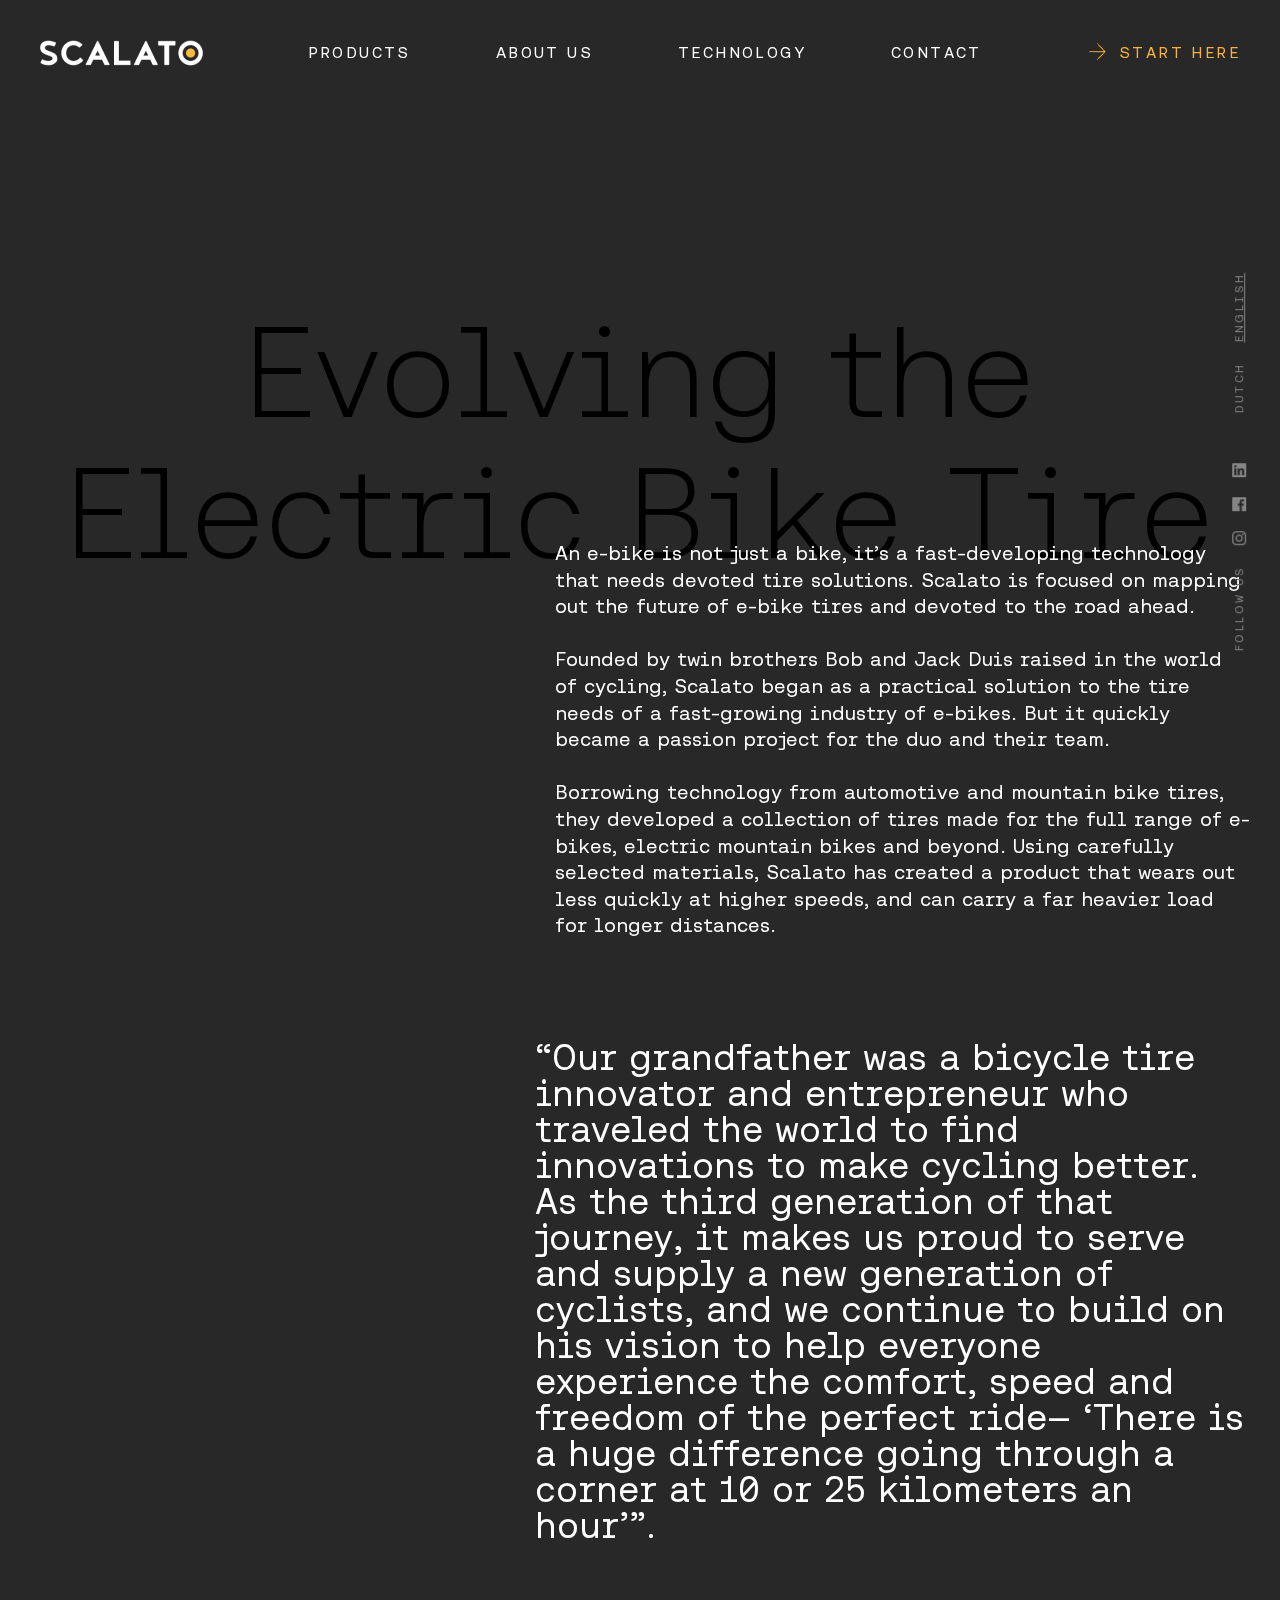
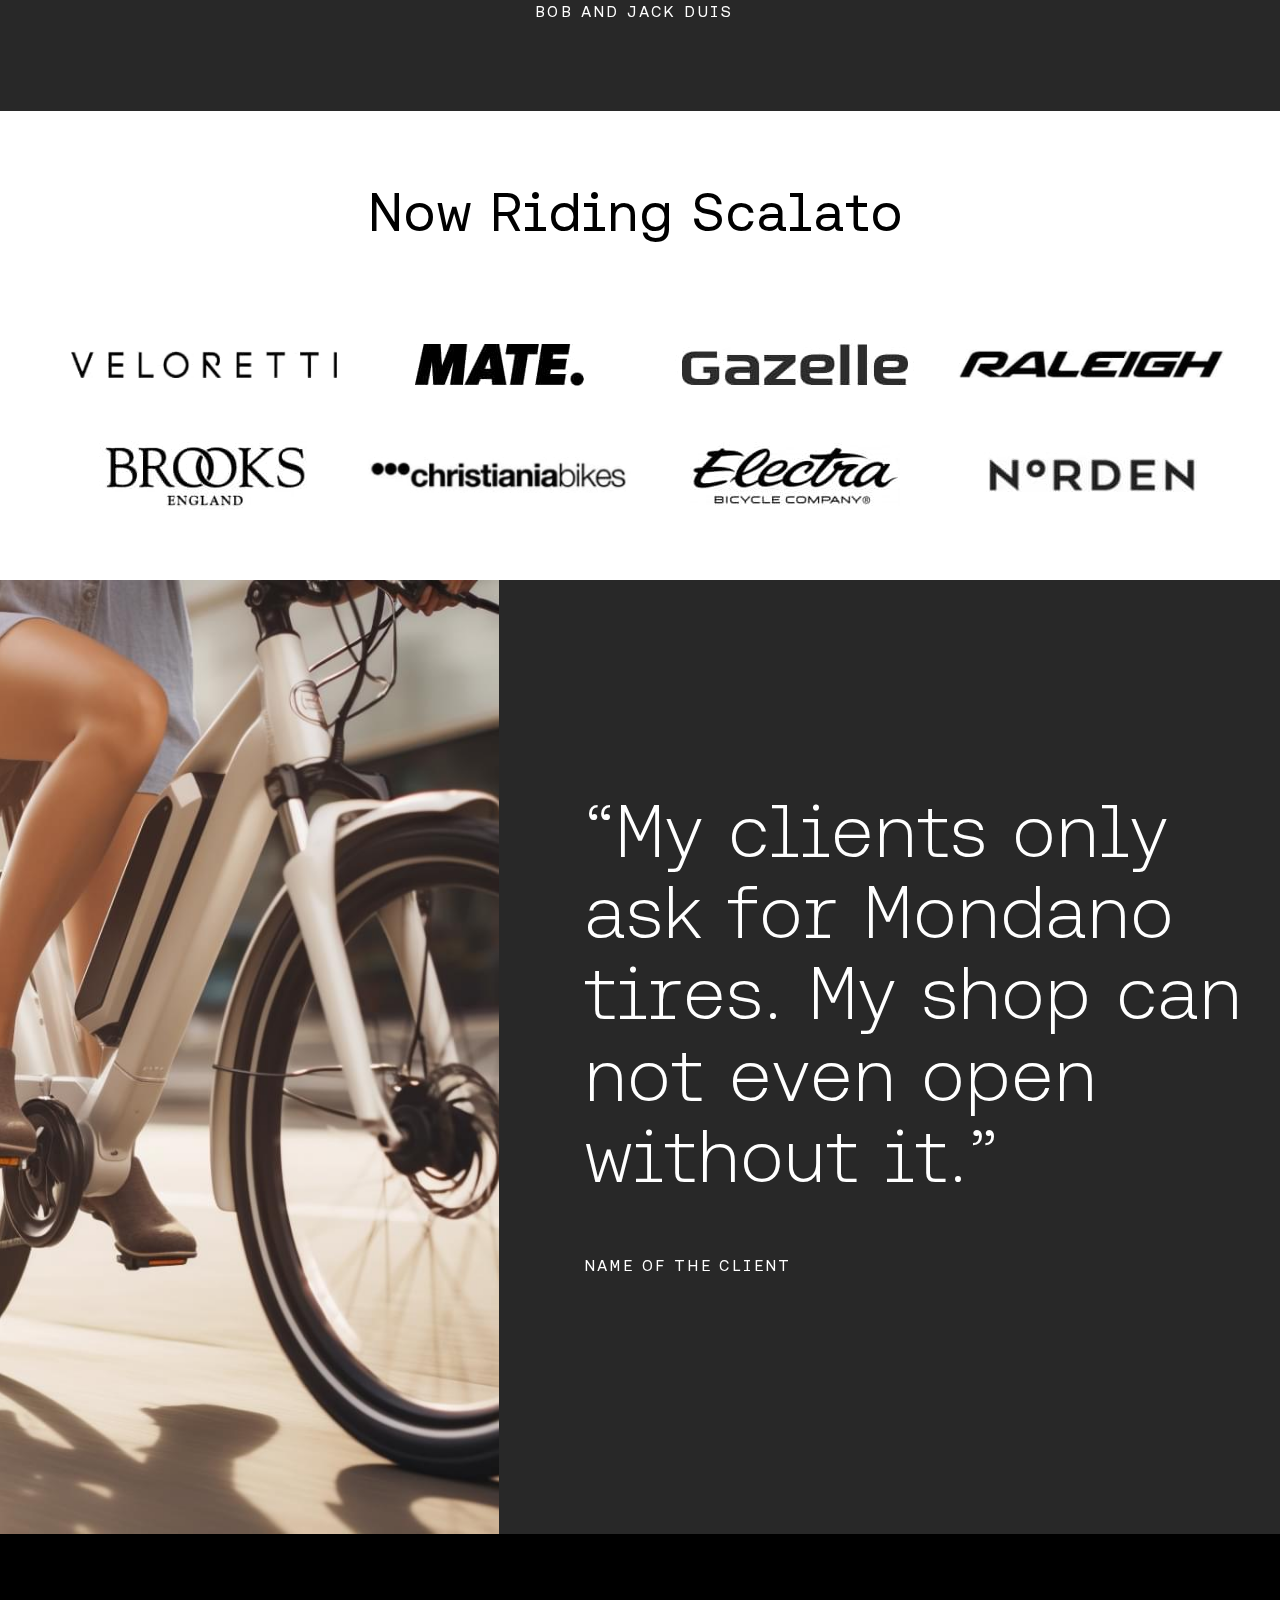
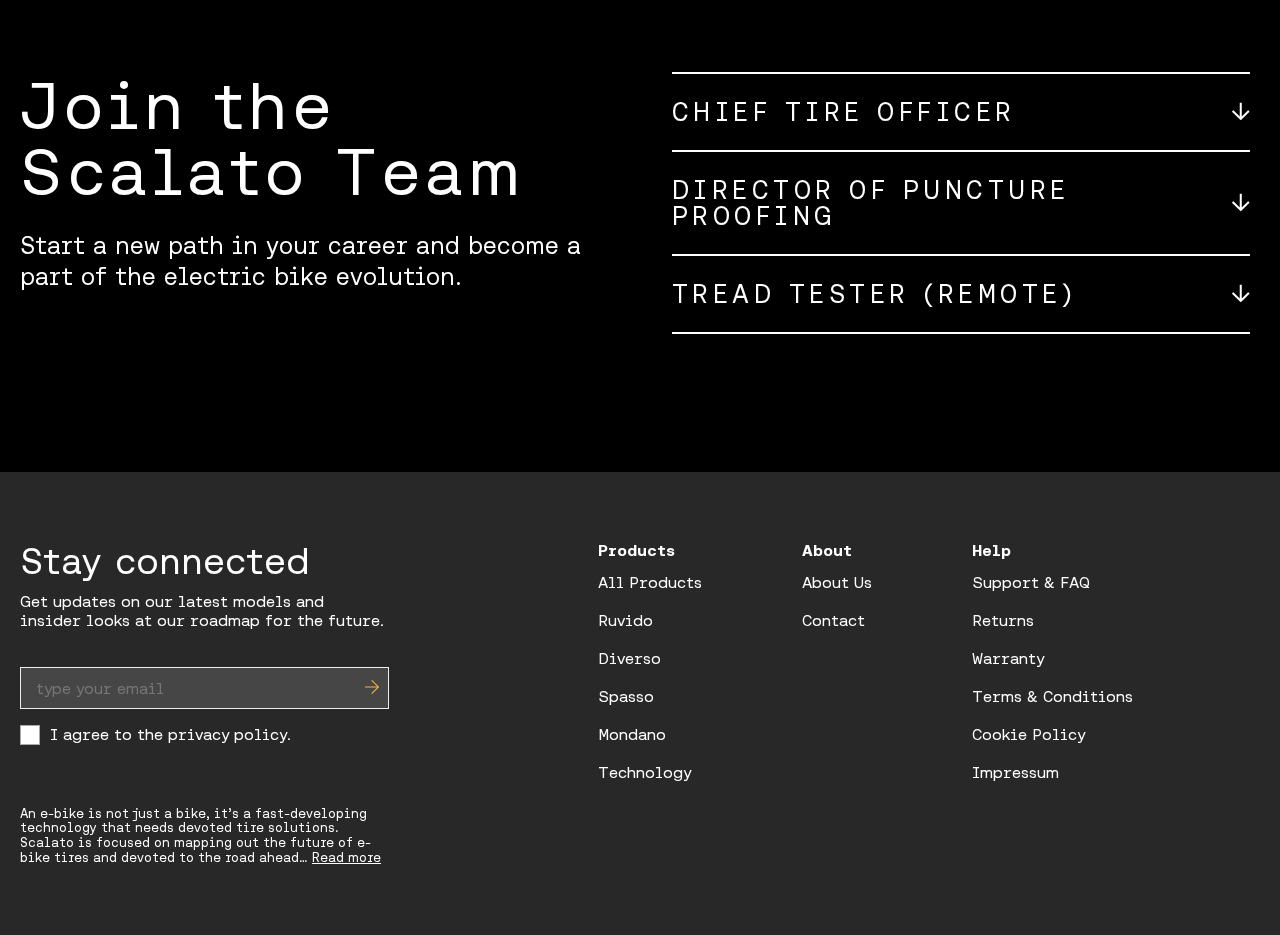
==== commit c0005bab: "Add files via upload" ====
--- a/about-us.html
+++ b/about-us.html
@@ -6,7 +6,7 @@
 	<meta charset="UTF-8">
 	<meta name="format-detection" content="telephone=no">
 	<!-- <style>body{opacity: 0;}</style> -->
-	<link rel="stylesheet" href="css/style.min.css?_v=20230808121919">
+	<link rel="stylesheet" href="css/style.min.css?_v=20230809102215">
 	<link rel="shortcut icon" href="favicon.ico">
 	<!-- <meta name="robots" content="noindex, nofollow"> -->
 	<meta name="viewport" content="width=device-width, initial-scale=1.0">
@@ -368,7 +368,7 @@
 			</div>
 		</footer>
 	</div>
-	<script src="js/app.min.js?_v=20230808121919"></script>
+	<script src="js/app.min.js?_v=20230809102215"></script>
 </body>
 
 </html>--- a/css/style.min.css
+++ b/css/style.min.css
@@ -1 +1 @@
-@charset "UTF-8";@font-face{font-family:Aeonik;font-display:swap;src:url(../fonts/Aeonik-BlackItalic.woff2) format("woff2"),url(../fonts/Aeonik-BlackItalic.woff) format("woff");font-weight:400;font-style:normal}@font-face{font-family:Aeonik;font-display:swap;src:url(../fonts/Aeonik-Bold.woff2) format("woff2"),url(../fonts/Aeonik-Bold.woff) format("woff");font-weight:700;font-style:normal}@font-face{font-family:Aeonik;font-display:swap;src:url(../fonts/Aeonik-BoldItalic.woff2) format("woff2"),url(../fonts/Aeonik-BoldItalic.woff) format("woff");font-weight:400;font-style:normal}@font-face{font-family:Aeonik;font-display:swap;src:url(../fonts/Aeonik-Light.woff2) format("woff2"),url(../fonts/Aeonik-Light.woff) format("woff");font-weight:300;font-style:normal}@font-face{font-family:Aeonik;font-display:swap;src:url(../fonts/Aeonik-LightItalic.woff2) format("woff2"),url(../fonts/Aeonik-LightItalic.woff) format("woff");font-weight:400;font-style:normal}@font-face{font-family:Aeonik;font-display:swap;src:url(../fonts/Aeonik-Medium.woff2) format("woff2"),url(../fonts/Aeonik-Medium.woff) format("woff");font-weight:500;font-style:normal}@font-face{font-family:Aeonik;font-display:swap;src:url(../fonts/Aeonik-Air.woff2) format("woff2"),url(../fonts/Aeonik-Air.woff) format("woff");font-weight:400;font-style:normal}@font-face{font-family:Aeonik;font-display:swap;src:url(../fonts/Aeonik-MediumItalic.woff2) format("woff2"),url(../fonts/Aeonik-MediumItalic.woff) format("woff");font-weight:400;font-style:normal}@font-face{font-family:Aeonik;font-display:swap;src:url(../fonts/Aeonik-AirItalic.woff2) format("woff2"),url(../fonts/Aeonik-AirItalic.woff) format("woff");font-weight:400;font-style:normal}@font-face{font-family:Aeonik;font-display:swap;src:url(../fonts/Aeonik-Regular.woff2) format("woff2"),url(../fonts/Aeonik-Regular.woff) format("woff");font-weight:400;font-style:normal}@font-face{font-family:Aeonik;font-display:swap;src:url(../fonts/Aeonik-RegularItalic.woff2) format("woff2"),url(../fonts/Aeonik-RegularItalic.woff) format("woff");font-weight:400;font-style:normal}@font-face{font-family:Aeonik;font-display:swap;src:url(../fonts/Aeonik-Black.woff2) format("woff2"),url(../fonts/Aeonik-Black.woff) format("woff");font-weight:900;font-style:normal}@font-face{font-family:Aeonik Fono TRIAL;font-display:swap;src:url(../fonts/AeonikFono-Air.woff2) format("woff2"),url(../fonts/AeonikFono-Air.woff) format("woff");font-weight:400;font-style:normal}@font-face{font-family:Aeonik;font-display:swap;src:url(../fonts/Aeonik-ThinItalic.woff2) format("woff2"),url(../fonts/Aeonik-ThinItalic.woff) format("woff");font-weight:400;font-style:normal}@font-face{font-family:Aeonik;font-display:swap;src:url(../fonts/Aeonik-Thin.woff2) format("woff2"),url(../fonts/Aeonik-Thin.woff) format("woff");font-weight:100;font-style:normal}@font-face{font-family:Aeonik Fono TRIAL;font-display:swap;src:url(../fonts/AeonikFono-Black.woff2) format("woff2"),url(../fonts/AeonikFono-Black.woff) format("woff");font-weight:900;font-style:normal}@font-face{font-family:Aeonik Fono TRIAL;font-display:swap;src:url(../fonts/AeonikFono-Bold.woff2) format("woff2"),url(../fonts/AeonikFono-Bold.woff) format("woff");font-weight:700;font-style:normal}@font-face{font-family:Aeonik Fono TRIAL;font-display:swap;src:url(../fonts/AeonikFono-Regular.woff2) format("woff2"),url(../fonts/AeonikFono-Regular.woff) format("woff");font-weight:400;font-style:normal}@font-face{font-family:Aeonik Fono TRIAL;font-display:swap;src:url(../fonts/AeonikFono-Light.woff2) format("woff2"),url(../fonts/AeonikFono-Light.woff) format("woff");font-weight:300;font-style:normal}@font-face{font-family:Aeonik Fono TRIAL;font-display:swap;src:url(../fonts/AeonikFono-Medium.woff2) format("woff2"),url(../fonts/AeonikFono-Medium.woff) format("woff");font-weight:500;font-style:normal}@font-face{font-family:Aeonik Fono TRIAL;font-display:swap;src:url(../fonts/AeonikFono-Thin.woff2) format("woff2"),url(../fonts/AeonikFono-Thin.woff) format("woff");font-weight:100;font-style:normal}*{padding:0;margin:0;border:0}*,:after,:before{-webkit-box-sizing:border-box;box-sizing:border-box}body,html{height:100%;min-width:320px}body{color:#000;line-height:1;font-family:"Aeonik Fono TRIAL";font-size:1rem;-ms-text-size-adjust:100%;-moz-text-size-adjust:100%;-webkit-text-size-adjust:100%;-webkit-font-smoothing:antialiased;-moz-osx-font-smoothing:grayscale}button,input,textarea{font-family:"Aeonik Fono TRIAL";font-size:inherit;line-height:inherit}button{cursor:pointer;color:inherit;background-color:transparent}a{color:inherit;text-decoration:none}ul li{list-style:none}img{vertical-align:top}h1,h2,h3,h4,h5,h6{font-weight:inherit;font-size:inherit}.lock body{overflow:hidden;-ms-touch-action:none;touch-action:none;-ms-scroll-chaining:none;overscroll-behavior:none}.wrapper{min-height:100%;display:-webkit-box;display:-ms-flexbox;display:flex;-webkit-box-orient:vertical;-webkit-box-direction:normal;-ms-flex-direction:column;flex-direction:column;overflow:hidden}@supports (overflow:clip){.wrapper{overflow:clip}}.wrapper>main{-webkit-box-flex:1;-ms-flex:1 1 auto;flex:1 1 auto}.wrapper>*{min-width:0}[class*=__container]{max-width:79.375rem;margin:0 auto;padding:0 .9375rem;padding-left:15px;padding-right:25px}.fp-init body{overflow:hidden;-ms-touch-action:none;touch-action:none;-ms-scroll-chaining:none;overscroll-behavior:none}[data-fp]{min-height:100vh}.touch [data-fp]{min-height:calc(var(--vh,1vh) * 100)}.fp-init [data-fp]{z-index:1;-ms-touch-action:none;touch-action:none;position:relative;overflow:hidden}.fp-switching [data-fp-section]{-ms-touch-action:none;touch-action:none}.fp-init [data-fp-section]{position:absolute;top:0;left:0;right:0;bottom:0;width:100%;height:100%;overflow:auto}.fp-init .cards-mode [data-fp-section],.fp-init .slider-mode [data-fp-section]{-webkit-transition:-webkit-transform .7s cubic-bezier(.55,.085,0,.99) 0s;transition:-webkit-transform .7s cubic-bezier(.55,.085,0,.99) 0s;transition:transform .7s cubic-bezier(.55,.085,0,.99) 0s;transition:transform .7s cubic-bezier(.55,.085,0,.99) 0s,-webkit-transform .7s cubic-bezier(.55,.085,0,.99) 0s}.fp-init .fade-mode [data-fp-section]{-webkit-transition:opacity .5s ease-in-out 0s,visibility .5s ease-in-out 0s;transition:opacity .5s ease-in-out 0s,visibility .5s ease-in-out 0s}.fp-bullets{position:fixed;top:50%;-webkit-transform:translate(0,-50%);-ms-transform:translate(0,-50%);transform:translate(0,-50%);right:2.5rem;max-height:100%;display:-webkit-box;display:-ms-flexbox;display:flex;-webkit-box-orient:vertical;-webkit-box-direction:normal;-ms-flex-direction:column;flex-direction:column;-ms-flex-wrap:wrap;flex-wrap:wrap;-webkit-box-align:center;-ms-flex-align:center;align-items:center;-webkit-box-pack:center;-ms-flex-pack:center;justify-content:center;z-index:2;gap:.625rem}.fp-bullets .fp-bullet{cursor:pointer;width:1.25rem;height:1.25rem;-webkit-box-flex:0;-ms-flex:0 0 1.25rem;flex:0 0 1.25rem;border-radius:.625rem;background-color:#100c46;-webkit-box-shadow:0 0 .1875rem #6257fe,0 0 1.875rem rgba(255,255,255,.8);box-shadow:0 0 .1875rem #6257fe,0 0 1.875rem rgba(255,255,255,.8);border:.0625rem solid #fff;opacity:.6;-webkit-transition:opacity .4s ease-in-out 0s,background-color .4s ease-in-out 0s,-webkit-transform .4s ease-in-out 0s,-webkit-box-shadow .4s ease-in-out 0s;transition:opacity .4s ease-in-out 0s,background-color .4s ease-in-out 0s,-webkit-transform .4s ease-in-out 0s,-webkit-box-shadow .4s ease-in-out 0s;transition:transform .4s ease-in-out 0s,opacity .4s ease-in-out 0s,background-color .4s ease-in-out 0s,box-shadow .4s ease-in-out 0s;transition:transform .4s ease-in-out 0s,opacity .4s ease-in-out 0s,background-color .4s ease-in-out 0s,box-shadow .4s ease-in-out 0s,-webkit-transform .4s ease-in-out 0s,-webkit-box-shadow .4s ease-in-out 0s}.fp-bullets .fp-bullet-active{opacity:1;background-color:#6257fe;-webkit-transform:translate3D(-.3125rem,-.125rem,0);-ms-transform:translate3D(-.3125rem,-.125rem,0);transform:translate3D(-.3125rem,-.125rem,0);-webkit-box-shadow:.3125rem .125rem .1875rem #100c46,0 0 1.875rem rgba(255,255,255,.8);box-shadow:.3125rem .125rem .1875rem #100c46,0 0 1.875rem rgba(255,255,255,.8)}[class*=-ibg]{position:relative}[class*=-ibg] img{position:absolute;width:100%;height:100%;top:0;left:0;-o-object-fit:cover;object-fit:cover}[class*=-ibg_contain] img{-o-object-fit:contain;object-fit:contain}img{max-width:100%}li,p{display:block}a{display:inline-block}summary{list-style:none}.yellow-link{display:-webkit-inline-box;display:-ms-inline-flexbox;display:inline-flex;-webkit-box-align:center;-ms-flex-align:center;align-items:center;gap:10px;color:var(--scalato-yellow,#fcb337);font-family:Aeonik Fono TRIAL;font-size:24px;line-height:120%;letter-spacing:2.4px;text-transform:uppercase;white-space:nowrap}.yellow-link img{height:22px}.yellow-link.posabs{position:absolute;top:50%;left:50%;-webkit-transform:translate(-50%,-50%);-ms-transform:translate(-50%,-50%);transform:translate(-50%,-50%)}.yellow-link.button{font-size:16px}.yellow-link.spollers__link{font-size:16px}.header{position:absolute;top:0;left:0;width:100%;padding:40px;z-index:10}.header__box{display:-webkit-box;display:-ms-flexbox;display:flex;-webkit-box-pack:justify;-ms-flex-pack:justify;justify-content:space-between;gap:20px;-webkit-box-align:center;-ms-flex-align:center;align-items:center}.header__menu{display:-webkit-box;display:-ms-flexbox;display:flex;-webkit-box-align:center;-ms-flex-align:center;align-items:center}.header__link img{max-width:160px}.header__link.yellow-link{font-size:16px}.menu__list{display:-webkit-box;display:-ms-flexbox;display:flex;gap:85px}.menu__link{color:var(--white,#fff);text-align:center;font-family:Aeonik Fono TRIAL;font-size:16px;line-height:110%;letter-spacing:2.4px;text-transform:uppercase;-webkit-transition:all .3s ease 0s;transition:all .3s ease 0s}.menu__link.header2-link{color:var(--black,#000)}.menu__link:hover{text-decoration:underline;font-weight:700}html.menu-open .menu__body{display:block;left:0}.icon-menu{display:none}.footer{padding-top:70px;padding-bottom:70px;background:var(--dark-grey-1,#282828)}.footer__box{display:-webkit-box;display:-ms-flexbox;display:flex;-webkit-box-pack:justify;-ms-flex-pack:justify;justify-content:space-between;gap:30px}.footer__left{-webkit-box-flex:0;-ms-flex:0 1 30%;flex:0 1 30%}.footer__title{margin-bottom:13px;color:var(--white,#fff);font-family:Aeonik Fono TRIAL;font-size:37px}.footer__text{margin-bottom:37px;color:var(--white,#fff);font-family:Aeonik Fono TRIAL;font-size:16px;line-height:120%}.footer__inp-box{position:relative;margin-bottom:16px}.footer__inp-box .button{position:absolute;right:10px;top:50%;-webkit-transform:translate(0,-50%);-ms-transform:translate(0,-50%);transform:translate(0,-50%)}.footer__privacy{color:var(--white,#fff);font-family:Aeonik Fono TRIAL;font-size:13px;line-height:112%;margin-top:60px}.footer__privacy a{text-decoration-line:underline}.footer__right{-webkit-box-flex:0;-ms-flex:0 1 53%;flex:0 1 53%;display:-webkit-box;display:-ms-flexbox;display:flex;gap:100px}.footer__subtitle{color:var(--white,#fff);font-family:Aeonik Fono TRIAL;font-size:16px;font-weight:700;line-height:112%;margin-bottom:15px}.footer__list-item{color:var(--white,#fff);font-family:Aeonik Fono TRIAL;font-size:16px;font-weight:400;line-height:112%;margin-bottom:20px}.checkbox__text{color:#fff}.secmain{position:relative;color:var(--white,#fff)}.secmain__full-box{position:relative}.secmain__bg{position:absolute;width:100%;height:110%;left:0;top:0;background:url(../img/01.jpg) center center no-repeat;background-size:cover;z-index:-1}.secmain__container{padding-top:315px;padding-bottom:164px}.secmain__title{font-family:Aeonik Fono TRIAL;font-size:93px;font-weight:300;line-height:110%;max-width:570px;margin-bottom:17px}.secmain__text{margin-bottom:62px;font-size:20px;line-height:133%;max-width:370px}.secmain__link{font-size:24px}.secmain__bg-2{background:url(../img/02.jpg) center center no-repeat;background-size:cover;height:500px}.secmain .swiper{height:100%;max-height:904px;position:relative}.secmain .swiper-slide{width:100%}.secmain .swiper-pagination{position:absolute;bottom:70px;left:50%;-webkit-transform:translate(-50%,0);-ms-transform:translate(-50%,0);transform:translate(-50%,0);display:-webkit-box;display:-ms-flexbox;display:flex;-webkit-box-orient:vertical;-webkit-box-direction:normal;-ms-flex-direction:column;flex-direction:column;gap:10px}.secmain .swiper-pagination-bullet{width:5px;height:5px;border-radius:50%;background:#615f60}.secmain .swiper-pagination-bullet.swiper-pagination-bullet-active{background:#fff}.secmain .secmain__full-box{height:100%}.photo{height:460px;position:relative}.photo img{position:absolute;left:0;height:0;width:100%;height:100%;-o-object-fit:cover;object-fit:cover}.now{padding-top:70px;padding-bottom:70px;color:var(--black,#000)}.now__title{text-align:center;font-family:Aeonik Fono TRIAL;font-size:54px;font-style:normal;font-weight:400;line-height:normal;margin-bottom:97px}.now__list{padding-left:50px;padding-right:25px;display:-webkit-box;display:-ms-flexbox;display:flex;-webkit-box-align:center;-ms-flex-align:center;align-items:center;-webkit-box-pack:center;-ms-flex-pack:center;justify-content:center;-ms-flex-wrap:wrap;flex-wrap:wrap;gap:30px;row-gap:50px}.now__list-item{-webkit-box-flex:0;-ms-flex:0 1 23%;flex:0 1 23%;text-align:center}.spec{position:relative;color:var(--white,#fff)}.spec__bg{position:absolute;width:100%;height:100%;left:0;top:0;background:url(../img/11.jpg) center center no-repeat;background-size:cover;z-index:-1}.spec__box{padding-top:226px;padding-bottom:226px}.spec__item{text-align:right;margin-bottom:75px}.spec__item:last-child{margin-bottom:0}.spec__title{margin-bottom:15px;font-family:Aeonik Fono TRIAL;font-size:50px;letter-spacing:7.5px;display:inline-block;position:relative}.spec__title span{color:var(--white,#fff);font-family:Aeonik Fono TRIAL;font-size:100px}.spec__title._first::before{content:"";position:absolute;width:190px;height:2px;top:50%;-webkit-transform:translate(0,-50%);-ms-transform:translate(0,-50%);transform:translate(0,-50%);left:-80%;background:url(../img/Line.svg) center center no-repeat;background-size:cover}.spec__title._second::before{content:"";position:absolute;width:130px;height:2px;top:50%;-webkit-transform:translate(0,-50%);-ms-transform:translate(0,-50%);transform:translate(0,-50%);left:-50%;background:url(../img/Line.svg) center center no-repeat;background-size:cover}.spec__title._third::before{content:"";position:absolute;width:150px;height:2px;top:50%;-webkit-transform:translate(0,-50%);-ms-transform:translate(0,-50%);transform:translate(0,-50%);left:-60%;background:url(../img/Line.svg) center center no-repeat;background-size:cover}.spec__small{font-family:Aeonik Fono TRIAL;font-size:30px}.spec2{background:var(--dark-grey-1,#282828);padding-bottom:95px}.spec2__list{margin-bottom:90px}.spec2__list-list{margin-bottom:20px;display:-webkit-box;display:-ms-flexbox;display:flex;-webkit-box-pack:center;-ms-flex-pack:center;justify-content:center;gap:20px}.spec2__list-item{-webkit-box-flex:0;-ms-flex:0 1 49%;flex:0 1 49%}.spec2__link-box{text-align:center}.spec2__link{margin:0 auto}.our{padding-top:76px;padding-bottom:140px;color:var(--black,#000)}.our.our-tires{padding-top:180px;padding-bottom:80px}.our__title{margin-bottom:77px;text-align:center;font-family:Aeonik Fono TRIAL;font-size:54px}.our__list{padding-left:40px;padding-right:40px;display:-webkit-box;display:-ms-flexbox;display:flex;-ms-flex-wrap:wrap;flex-wrap:wrap;-webkit-box-pack:justify;-ms-flex-pack:justify;justify-content:space-between;gap:20px;margin-bottom:70px}.our__list-item{-webkit-box-flex:0;-ms-flex:0 1 49%;flex:0 1 49%}.our__list-item._three{-webkit-box-flex:0;-ms-flex:0 1 31%;flex:0 1 31%}.our__link{position:relative;height:560px;display:block;padding:18px 20px}.our__link:hover .our__link-hover{display:block;height:100%}.our__link._three{height:500px}.our__link-box{display:-webkit-box;display:-ms-flexbox;display:flex;-webkit-box-orient:vertical;-webkit-box-direction:normal;-ms-flex-direction:column;flex-direction:column;-webkit-box-pack:justify;-ms-flex-pack:justify;justify-content:space-between;height:100%}.our__img{position:absolute;width:100%;height:100%;left:0;top:0;-o-object-fit:cover;object-fit:cover;z-index:-1;background:var(--offwhite,#f0f1f3)}.our__link-title{font-family:Aeonik Fono TRIAL;font-size:30px;line-height:100%;letter-spacing:4.5px;text-transform:uppercase}.our__link-text{max-width:147px;font-family:Aeonik Fono TRIAL;font-size:16px;line-height:110%;letter-spacing:2.4px;text-transform:uppercase}.our__link-hover{display:none;z-index:5;position:absolute;top:0;left:0}.our__img-link{position:absolute;width:100%;height:100%;left:0;top:0;-o-object-fit:cover;object-fit:cover;z-index:-1}.our__img-hover{height:100%}.our__img-center{position:absolute;left:50%;top:50%;-webkit-transform:translate(-50%,-50%);-ms-transform:translate(-50%,-50%);transform:translate(-50%,-50%)}.our__img-see{text-align:center}.specific{color:var(--white,#fff);position:relative}.specific__bg{position:absolute;background:url(../img/33.png) 0 bottom no-repeat;background-size:contain;left:80px;bottom:0;height:70%;width:70%;max-width:1444px;z-index:-1}.specific__black{position:absolute;background:var(--black,#000);left:0;bottom:0;height:100%;width:100%;z-index:-2}.specific__block{padding-top:63px;padding-bottom:383px;max-width:400px;margin:0 0 0 auto}.specific__box{margin-bottom:30px}.specific__title{font-size:37px;line-height:120%;margin-bottom:12px}.specific__text{font-size:18px;line-height:120%}.specific__right{margin-top:70px}.checkbox{position:relative}.checkbox:not(:last-child){margin-bottom:.3125em}.checkbox__input{position:absolute;width:0;height:0;opacity:0}.checkbox__input:focus-visible+.checkbox__label:before{-webkit-box-shadow:0 0 5px #000;box-shadow:0 0 5px #000}.checkbox__input:checked+.checkbox__label:before{background-color:#fff;background:url(../img/check.jpg) center center no-repeat;background-size:cover}.checkbox__label{cursor:pointer;display:-webkit-inline-box;display:-ms-inline-flexbox;display:inline-flex;position:relative;gap:10px}.checkbox__label:before{content:"";-ms-flex-item-align:start;align-self:flex-start;-webkit-box-flex:0;-ms-flex:0 0 20px;flex:0 0 20px;width:20px;height:20px;border:1px solid #a7a9ac;background-color:#fff}.checkbox__text{-ms-flex-item-align:center;-ms-grid-row-align:center;align-self:center}.checkbox__text._black{color:var(--black,#000)}input[type=email],input[type=tel],input[type=text],textarea{-webkit-appearance:none;-moz-appearance:none;appearance:none}.input{outline:0;border-radius:0!important;width:100%;display:block;padding:11px 15px;border:1px solid #eee;border-radius:2px}.input.input-grey{background:var(--dark-grey-2,#464646);color:#fff}.input[placeholder]:not([data-placeholder-nohiden])::-webkit-input-placeholder{-webkit-transition:opacity .3s;transition:opacity .3s}.input[placeholder]:not([data-placeholder-nohiden])::-moz-placeholder{-moz-transition:opacity .3s;transition:opacity .3s}.input[placeholder]:not([data-placeholder-nohiden]):-ms-input-placeholder{-ms-transition:opacity .3s;transition:opacity .3s}.input[placeholder]:not([data-placeholder-nohiden])::-ms-input-placeholder{-ms-transition:opacity .3s;transition:opacity .3s}.input[placeholder]:not([data-placeholder-nohiden])::placeholder{-webkit-transition:opacity .3s;transition:opacity .3s}.input[placeholder]:not([data-placeholder-nohiden]):focus::-webkit-input-placeholder{opacity:0}.input[placeholder]:not([data-placeholder-nohiden]):focus::-moz-placeholder{opacity:0}.input[placeholder]:not([data-placeholder-nohiden]):focus:-ms-input-placeholder{opacity:0}.input[placeholder]:not([data-placeholder-nohiden]):focus::-ms-input-placeholder{opacity:0}.input[placeholder]:not([data-placeholder-nohiden]):focus::placeholder{opacity:0}textarea.input{resize:none;padding:11px 15px;height:230px}.request{padding-top:231px;padding-bottom:171px;background:var(--black,#000);color:var(--white,#fff)}.request__box{display:-webkit-box;display:-ms-flexbox;display:flex;-webkit-box-pack:justify;-ms-flex-pack:justify;justify-content:space-between;gap:30px}.request__about{-webkit-box-flex:0;-ms-flex:0 1 32%;flex:0 1 32%}.request__title{margin-bottom:20px;font-family:Aeonik Fono TRIAL;font-size:75px;font-weight:300;line-height:110%}.request__text{font-family:Aeonik Fono TRIAL;font-size:23px;line-height:133%}.request__form{padding-top:20px;-webkit-box-flex:0;-ms-flex:0 1 57%;flex:0 1 57%;text-align:right}.request__inp-box{margin:0 0 0 auto;margin-bottom:20px;position:relative}.request__inp-box .input{max-width:655px}.request__btn-box{position:absolute;bottom:10px;right:80px}.request__check-box{margin-bottom:16px}.checkbox{text-align:left}.checkbox__label{font-family:Aeonik Fono TRIAL;font-size:16px;line-height:112%}.req{background:url(../img/17.jpg) right bottom no-repeat;background-size:cover;color:var(--black,#000)}.req__box{display:-webkit-box;display:-ms-flexbox;display:flex;-webkit-box-pack:justify;-ms-flex-pack:justify;justify-content:space-between}.req__texts{padding-top:260px;padding-bottom:230px;max-width:346px}.req__title{margin-bottom:18px;font-family:Aeonik Fono TRIAL;font-size:54px}.req__text{margin-bottom:56px;font-family:Aeonik Fono TRIAL;font-size:18px;line-height:120%}.materials{padding-top:320px;padding-bottom:264px;background:var(--black,#000);color:var(--dark-grey-1,#282828)}.materials__title{text-align:center;font-family:Aeonik Fono TRIAL;font-size:10vw;font-style:normal;font-weight:300;line-height:110%}.techno{color:var(--white,#fff)}.techno__block{position:relative;padding-top:715px;padding-bottom:174px}.techno__bg1{background:url(../img/21.jpg) center center no-repeat;background-size:cover;position:absolute;width:100%;height:100%;left:0;top:0;z-index:-1}.techno__container._right{text-align:right}.techno__container._right .techno__title{margin-left:auto;margin-right:0}.techno__container._right .techno__text{margin-left:auto;margin-right:0}.techno__title{margin-bottom:18px;font-family:Aeonik Fono TRIAL;font-size:54px;max-width:400px}.techno__title._first{position:relative}.techno__title._first::before{content:"";position:absolute;width:190px;height:2px;top:50%;-webkit-transform:translate(0,-50%);-ms-transform:translate(0,-50%);transform:translate(0,-50%);right:-80%;background:url(../img/Line.svg) center center no-repeat;background-size:cover}.techno__title._second{position:relative}.techno__title._second::before{content:"";position:absolute;width:370px;height:2px;top:50%;-webkit-transform:translate(0,-50%);-ms-transform:translate(0,-50%);transform:translate(0,-50%);right:110%;background:url(../img/Line3.svg) center center no-repeat;background-size:cover}.techno__text{max-width:505px;font-family:Aeonik Fono TRIAL;font-size:18px;line-height:120%}.techno__bg2{background:url(../img/20.jpg) center center no-repeat;background-size:cover;position:absolute;width:100%;height:100%;left:0;top:0;z-index:-1}.techno__bg3{background:url(../img/21.jpg) center center no-repeat;background-size:cover;position:absolute;width:100%;height:100%;left:0;top:0;z-index:-1}.aboutmain{padding-top:520px;padding-bottom:120px;position:relative;background:var(--offwhite,#f0f1f3);color:var(--black,#000)}.aboutmain__bg{position:absolute;top:400px;color:var(--white,#fff);text-align:center;font-family:Aeonik Fono TRIAL;font-size:10vw;font-weight:300;line-height:110%;left:50%;-webkit-transform:translate(-50%,0);-ms-transform:translate(-50%,0);transform:translate(-50%,0);width:100%}.aboutmain__box{display:-webkit-box;display:-ms-flexbox;display:flex;-webkit-box-pack:justify;-ms-flex-pack:justify;justify-content:space-between;z-index:2;-webkit-box-align:end;-ms-flex-align:end;align-items:end;gap:30px}.aboutmain__content{-webkit-box-flex:0;-ms-flex:0 1 32%;flex:0 1 32%;z-index:2}.aboutmain__title{font-family:Aeonik Fono TRIAL;font-size:12px;line-height:200%;letter-spacing:2.4px;text-decoration-line:underline;text-transform:uppercase;margin-bottom:15px}.aboutmain__text{font-family:Aeonik Fono TRIAL;font-size:16px;line-height:200%;letter-spacing:2.4px;text-transform:uppercase;margin-bottom:15px}.aboutmain__text:last-child{margin-bottom:0}.aboutmain__form-text{z-index:2;margin-bottom:48px;text-align:left;font-family:Aeonik Fono TRIAL;font-size:24px;font-weight:400;line-height:130%;position:relative}.aboutmain__form-text a{text-decoration-line:underline}.find{padding-top:138px;padding-bottom:138px;background:var(--black,#000);color:var(--white,#fff)}.find__box{display:-webkit-box;display:-ms-flexbox;display:flex;-webkit-box-pack:justify;-ms-flex-pack:justify;justify-content:space-between;gap:30px}.find__left{-webkit-box-flex:0;-ms-flex:0 1 50%;flex:0 1 50%}.find__left._small{-webkit-box-flex:0;-ms-flex:0 1 31%;flex:0 1 31%}.find__title{margin-bottom:26px;font-family:Aeonik Fono TRIAL;font-size:66px;line-height:100%;letter-spacing:4.5px}.find__title._small{font-size:28px}.find__text{font-family:Aeonik Fono TRIAL;font-size:24px;line-height:133%}.find__text._small{font-size:18px}.find__right{-webkit-box-flex:0;-ms-flex:0 1 47%;flex:0 1 47%}.find__right._big{-webkit-box-flex:0;-ms-flex:0 1 60%;flex:0 1 60%}.spollers._specs{-webkit-box-flex:0;-ms-flex:0 1 41%;flex:0 1 41%}.spollers__item:last-child .spollers__title{border-bottom:2px solid #fff}.spollers__item:last-child .spollers__title._specs{border-bottom:2px solid #000}.spollers__title{cursor:pointer;padding:25px 0;border-top:2px solid #fff;color:var(--white,#fff);font-family:Aeonik Fono TRIAL;font-size:26px;font-weight:400;line-height:100%;letter-spacing:4.5px;text-transform:uppercase;display:-webkit-box;display:-ms-flexbox;display:flex;-webkit-box-align:center;-ms-flex-align:center;align-items:center;-webkit-box-pack:justify;-ms-flex-pack:justify;justify-content:space-between;gap:30px;list-style:none}.spollers__title img{-webkit-transition:all .3s ease 0s;transition:all .3s ease 0s;rotate:180deg}.spollers__title._spoller-active img{rotate:0deg}.spollers__title._specs{border-top:2px solid #000;color:var(--black,#000)}.spollers__body{display:-webkit-box;display:-ms-flexbox;display:flex;-webkit-box-pack:justify;-ms-flex-pack:justify;justify-content:space-between;-ms-flex-wrap:wrap;flex-wrap:wrap;gap:30px;padding-bottom:60px;padding-top:30px}.spollers__body._specs{display:block}.spollers__body-item{-webkit-box-flex:0;-ms-flex:0 1 45%;flex:0 1 45%}.spollers__body-title{margin-bottom:17px;font-family:Aeonik Fono TRIAL;font-size:16px;font-weight:400;line-height:110%;letter-spacing:2.4px;text-transform:uppercase}.spollers__body-text{font-family:Aeonik Fono TRIAL;font-size:18px;font-weight:400;line-height:120%}.evolve{background:var(--dark-grey-1,#282828);color:var(--white,#fff);padding-top:540px;padding-bottom:30px;position:relative}.evolve__bg{position:absolute;z-index:0;top:300px;left:0;color:var(--black,#000);text-align:center;font-family:Aeonik Fono TRIAL;font-size:10vw;font-weight:300;line-height:110%;width:100%}.evolve__text{position:relative;z-index:2;font-family:Aeonik Fono TRIAL;font-size:20px;font-weight:400;line-height:133%;margin-bottom:60px;max-width:695px}.evolve__text._right{margin:0 0 100px auto}.evolve__box{position:relative;z-index:2;display:-webkit-box;display:-ms-flexbox;display:flex;gap:125px;margin-bottom:77px}.evolve__item{-webkit-box-flex:0;-ms-flex:0 1 31%;flex:0 1 31%}.evolve__item-img{height:500px;position:relative;margin-bottom:20px}.evolve__item-img img{position:absolute;left:0;top:0;width:100%;height:100%;-o-object-fit:cover;object-fit:cover}.evolve__item-name{font-family:Aeonik Fono TRIAL;font-size:30px;line-height:100%;letter-spacing:4.5px;text-transform:uppercase;margin-bottom:6px}.evolve__item-job{font-family:Aeonik Fono TRIAL;font-size:16px;line-height:112%}.evolve__large{position:relative;z-index:2;margin-bottom:35px;font-family:Aeonik Fono TRIAL;font-size:36px;max-width:715px}.evolve__large._right{margin:0 0 60px auto}.evolve__name{position:relative;z-index:2;font-family:Aeonik Fono TRIAL;font-size:16px;line-height:110%;letter-spacing:2.4px;text-transform:uppercase;max-width:715px}.evolve__name._right{margin:0 0 60px auto}.clients{background:var(--dark-grey-1,#282828);color:var(--white,#fff)}.clients__box{display:-webkit-box;display:-ms-flexbox;display:flex;gap:85px}.clients__bg{position:relative;width:40%;height:954px}.clients__bg img{position:absolute;left:0;top:0;width:100%;height:100%;-o-object-fit:cover;object-fit:cover}.clients__content{padding-top:210px;padding-bottom:250px}.clients__title{margin-bottom:60px;font-family:Aeonik Fono TRIAL;font-size:74px;font-weight:300;line-height:110%;max-width:715px;padding-right:30px}.clients__text{font-family:Aeonik Fono TRIAL;font-size:16px;line-height:110%;letter-spacing:2.4px;text-transform:uppercase}.product{background:var(--dark-grey-1,#282828);color:var(--white,#fff);position:relative}.product__bg{position:absolute;width:80%;height:90%;left:0;top:0;background:url(../img/34.png) left top no-repeat;background-size:contain}.product__top{display:-webkit-box;display:-ms-flexbox;display:flex;gap:30px;-webkit-box-align:center;-ms-flex-align:center;align-items:center;margin-bottom:30px}.product__slider2{width:50%;margin:auto 0 0 0}.product__top-box{padding-top:436px;padding-bottom:117px;max-width:505px;margin:0 0 0 auto;position:relative;z-index:2}.product__top-right{position:relative}.product__city{color:var(--black,#000);text-align:center;font-family:Aeonik Fono TRIAL;font-size:12px;line-height:200%;letter-spacing:2.4px;text-transform:uppercase;padding:5px 10px;background:#fff;display:inline-block}.product__name{margin-bottom:14px;font-family:Aeonik Fono TRIAL;font-size:90px;font-weight:300;line-height:110%}.product__about{margin-bottom:53px;font-size:24px;line-height:133%}.product__bottom{display:-webkit-box;display:-ms-flexbox;display:flex;-webkit-box-pack:justify;-ms-flex-pack:justify;justify-content:space-between;-webkit-box-align:center;-ms-flex-align:center;align-items:center;padding-bottom:97px}.product__bottom-left{width:47%;display:-webkit-box;display:-ms-flexbox;display:flex;-webkit-box-pack:justify;-ms-flex-pack:justify;justify-content:space-between;gap:20px}.product__item{-webkit-box-flex:0;-ms-flex:0 1 30%;flex:0 1 30%}.product__subtitle{margin-bottom:7px;font-size:12px;font-weight:700;line-height:200%;letter-spacing:2.4px;text-transform:uppercase}.product__text{font-size:16px;line-height:112%}.pluses{background:var(--dark-grey-1,#282828);color:var(--white,#fff)}.pluses__box{padding-top:120px;padding-bottom:120px;display:-webkit-box;display:-ms-flexbox;display:flex;-webkit-box-pack:justify;-ms-flex-pack:justify;justify-content:space-between;gap:30px}.pluses__item{-webkit-box-flex:0;-ms-flex:0 1 23%;flex:0 1 23%}.pluses__item-number{margin-bottom:10px;font-size:16px;line-height:110%;letter-spacing:2.4px;text-transform:uppercase}.pluses__item-title{margin-bottom:12px;font-size:40px}.pluses__item-text{font-size:18px;font-weight:400;line-height:120%}.plus{padding-top:40px;padding-bottom:40px;background:var(--black,#000);color:var(--white,#fff)}.plus__box{display:-webkit-box;display:-ms-flexbox;display:flex;-webkit-box-pack:justify;-ms-flex-pack:justify;justify-content:space-between;-webkit-box-align:center;-ms-flex-align:center;align-items:center;gap:30px}.plus__item{-webkit-box-flex:0;-ms-flex:0 1 23%;flex:0 1 23%;-webkit-box-align:center;-ms-flex-align:center;align-items:center;gap:10px;display:-webkit-box;display:-ms-flexbox;display:flex}.plus__text{font-size:16px;line-height:110%;letter-spacing:2.4px;text-transform:uppercase}.wheels{color:var(--white,#fff)}.wheels__box{display:-webkit-box;display:-ms-flexbox;display:flex;-webkit-box-align:center;-ms-flex-align:center;align-items:center;background:var(--dark-grey-1,#282828)}.wheels__box._line2{position:relative}.wheels__box._line2::before{content:"";position:absolute;background:url(../img/Line2.svg) center center no-repeat;background-size:cover;width:400px;top:180px;left:50%;-webkit-transform:translate(-50%,0);-ms-transform:translate(-50%,0);transform:translate(-50%,0);height:2px}.wheels__box._line3{position:relative}.wheels__box._line3::before{content:"";position:absolute;background:url(../img/Line3.svg) center center no-repeat;background-size:cover;width:400px;top:180px;left:50%;-webkit-transform:translate(-50%,0);-ms-transform:translate(-50%,0);transform:translate(-50%,0);height:2px}.wheels__grey{-webkit-box-flex:0;-ms-flex:0 1 50%;flex:0 1 50%;height:100%}.wheels__title{font-size:54px;margin:0 auto;margin-bottom:28px;max-width:400px}.wheels__text{max-width:400px;font-size:18px;line-height:120%;margin:0 auto}.wheels__img-box{-webkit-box-flex:0;-ms-flex:0 1 50%;flex:0 1 50%}.specs{padding-top:120px;padding-bottom:120px;background:#d9d9d9}.specs__box{display:-webkit-box;display:-ms-flexbox;display:flex;-webkit-box-pack:justify;-ms-flex-pack:justify;justify-content:space-between;gap:30px}.specs__img-box{-webkit-box-flex:0;-ms-flex:0 1 51%;flex:0 1 51%;text-align:center}.spollers__specs-item{display:-webkit-box;display:-ms-flexbox;display:flex;-webkit-box-pack:justify;-ms-flex-pack:justify;justify-content:space-between;width:100%;gap:20px}.spollers__specs-text{font-size:18px;line-height:160%;min-width:170px}.spollers__specs-text:last-child{text-align:right}.info{position:fixed;right:-210px;top:50%;-webkit-transform:translate(0,-50%);-ms-transform:translate(0,-50%);transform:translate(0,-50%);display:-webkit-box;display:-ms-flexbox;display:flex;-webkit-box-align:center;-ms-flex-align:center;align-items:center;rotate:-90deg;gap:50px;color:var(--light-grey,#adadad);font-family:Aeonik Fono TRIAL;font-size:12px;line-height:200%;letter-spacing:2.4px;text-transform:uppercase;z-index:10}.info._home{right:-160px}.info__item{display:-webkit-box;display:-ms-flexbox;display:flex;gap:20px;-webkit-box-align:center;-ms-flex-align:center;align-items:center}.info__text._active{text-decoration:underline}.info__link{text-align:center;display:-webkit-box;display:-ms-flexbox;display:flex;-webkit-box-pack:center;-ms-flex-pack:center;justify-content:center}.info__link img{rotate:90deg}.privacy{padding-top:220px;padding-bottom:120px;color:var(--black,#000)}.privacy__box{display:-webkit-box;display:-ms-flexbox;display:flex;-webkit-box-pack:justify;-ms-flex-pack:justify;justify-content:space-between;-ms-flex-wrap:wrap;flex-wrap:wrap;gap:50px}.privacy__title{font-size:80px;font-style:normal;font-weight:300;line-height:110%;max-width:285px;-webkit-box-flex:0;-ms-flex:0 1 22%;flex:0 1 22%}.privacy__text{-webkit-box-flex:0;-ms-flex:0 1 64%;flex:0 1 64%;font-size:24px;line-height:133%}.swiper{overflow:hidden}.swiper-initialized{-ms-touch-action:pan-y;touch-action:pan-y}.swiper-wrapper{width:100%;height:100%;-webkit-box-sizing:content-box;box-sizing:content-box;display:-webkit-box;display:-ms-flexbox;display:flex;position:relative}.swiper-vertical .swiper-wrapper{-webkit-box-orient:vertical;-webkit-box-direction:normal;-ms-flex-direction:column;flex-direction:column}.swiper-autoheight .swiper-wrapper{-webkit-box-align:start;-ms-flex-align:start;align-items:flex-start}.swiper-initialized .swiper-slide{-ms-flex-negative:0;flex-shrink:0}.swiper-android .swiper-slide,.swiper-android .swiper-wrapper{-webkit-transform:translate3d(0,0,0);transform:translate3d(0,0,0)}.swiper-button-lock{display:none!important}@media (max-width:79.375em){.fp-bullets{right:1.25rem}}@media (max-width:61.99875em){.header__link{display:none}.menu__body{position:fixed;width:100%;height:100%;top:0;left:-100%;overflow:auto;z-index:4;background:#000;-webkit-transition:left .3s ease 0s;transition:left .3s ease 0s}.menu__list{-webkit-box-orient:vertical;-webkit-box-direction:normal;-ms-flex-direction:column;flex-direction:column;padding:150px 20px 20px 20px;-webkit-box-align:center;-ms-flex-align:center;align-items:center;gap:50px}.menu__link.header2-link{color:#fff}.icon-menu{display:block;position:relative;width:1.875rem;height:1.125rem;z-index:5}.icon-menu._white span,.icon-menu._white::after,.icon-menu._white::before{content:"";-webkit-transition:all .3s ease 0s;transition:all .3s ease 0s;right:0;position:absolute;width:100%;height:.125rem;background-color:#fff}.icon-menu span,.icon-menu::after,.icon-menu::before{content:"";-webkit-transition:all .3s ease 0s;transition:all .3s ease 0s;right:0;position:absolute;width:100%;height:.125rem;background-color:#000}.icon-menu::before{top:0}.icon-menu::after{bottom:0}.icon-menu span{top:calc(50% - .0625rem)}.menu-open .icon-menu span{width:0}.menu-open .icon-menu::before{top:calc(50% - .0625rem);-webkit-transform:rotate(-45deg);-ms-transform:rotate(-45deg);transform:rotate(-45deg);background-color:#fff}.menu-open .icon-menu::after{bottom:calc(50% - .0625rem);-webkit-transform:rotate(45deg);-ms-transform:rotate(45deg);transform:rotate(45deg);background-color:#fff}.footer__box{-ms-flex-wrap:wrap;flex-wrap:wrap}.footer__left{-webkit-box-flex:1;-ms-flex:1 1 100%;flex:1 1 100%;-webkit-box-ordinal-group:2;-ms-flex-order:1;order:1}.footer__right{-webkit-box-flex:1;-ms-flex:1 1 100%;flex:1 1 100%}.spec__item{text-align:center}.spec__title._first::before{display:none}.spec__title._second::before{display:none}.spec__title._third::before{display:none}.our__list-item{-webkit-box-flex:1;-ms-flex:1 1 100%;flex:1 1 100%}.our__list-item._three{-webkit-box-flex:1;-ms-flex:1 1 100%;flex:1 1 100%}.req__box{-ms-flex-wrap:wrap;flex-wrap:wrap}.req__texts{-webkit-box-ordinal-group:2;-ms-flex-order:1;order:1}.techno__title._first::before{display:none}.techno__title._second::before{display:none}.spollers._specs{-webkit-box-flex:1;-ms-flex:1 1 100%;flex:1 1 100%}.evolve__box{-webkit-box-pack:justify;-ms-flex-pack:justify;justify-content:space-between}.evolve__item{-webkit-box-flex:0;-ms-flex:0 1 48%;flex:0 1 48%}.clients__box{gap:30px;-ms-flex-wrap:wrap;flex-wrap:wrap}.clients__bg{width:100%}.clients__content{padding-top:20px;padding-left:15px;padding-right:25px}.product__top{-ms-flex-wrap:wrap;flex-wrap:wrap}.product__slider2{width:100%;-webkit-box-ordinal-group:2;-ms-flex-order:1;order:1}.product__top-box{padding-left:15px}.product__bottom{-ms-flex-wrap:wrap;flex-wrap:wrap;gap:30px}.product__bottom-left{width:100%}.plus__box{-ms-flex-wrap:wrap;flex-wrap:wrap;-webkit-box-pack:center;-ms-flex-pack:center;justify-content:center;-webkit-box-align:center;-ms-flex-align:center;align-items:center}.plus__item{-webkit-box-flex:0;-ms-flex:0 1 47%;flex:0 1 47%;-webkit-box-pack:center;-ms-flex-pack:center;justify-content:center}.wheels__box._line2::before{display:none}.wheels__box._line3::before{display:none}.wheels__box{-ms-flex-wrap:wrap;flex-wrap:wrap;gap:50px}.wheels__grey{-webkit-box-flex:1;-ms-flex:1 1 100%;flex:1 1 100%;padding-top:50px;padding-bottom:50px;-webkit-box-ordinal-group:0;-ms-flex-order:-1;order:-1;padding-left:15px;padding-right:15px}.wheels__img-box{-webkit-box-flex:1;-ms-flex:1 1 100%;flex:1 1 100%}.specs__box{-ms-flex-wrap:wrap;flex-wrap:wrap}.specs__img-box{-webkit-box-flex:1;-ms-flex:1 1 100%;flex:1 1 100%}.privacy__title{font-size:54px;-webkit-box-flex:1;-ms-flex:1 1 100%;flex:1 1 100%;text-align:center;max-width:none}.privacy__text{-webkit-box-flex:1;-ms-flex:1 1 100%;flex:1 1 100%}}@media (max-width:61.99875em) and (any-hover:none){.icon-menu{cursor:default}}@media (max-width:47.99875em){.touch [data-fp]{-webkit-transition:height .2s;transition:height .2s}.spec__title span{font-size:54px}.request__box{-ms-flex-wrap:wrap;flex-wrap:wrap}.request__about{-webkit-box-flex:1;-ms-flex:1 1 100%;flex:1 1 100%}.request__title{font-size:54px}.request__form{-webkit-box-flex:1;-ms-flex:1 1 100%;flex:1 1 100%}.techno__title{font-size:40px}.aboutmain{padding-top:250px}.aboutmain__box{-ms-flex-wrap:wrap;flex-wrap:wrap}.aboutmain__content{-webkit-box-flex:1;-ms-flex:1 1 100%;flex:1 1 100%}.find__box{-ms-flex-wrap:wrap;flex-wrap:wrap}.find__left{-webkit-box-flex:1;-ms-flex:1 1 100%;flex:1 1 100%}.find__right{-webkit-box-flex:1;-ms-flex:1 1 100%;flex:1 1 100%}.spollers__title{font-size:24px}.evolve__box{-ms-flex-wrap:wrap;flex-wrap:wrap}.evolve__item{-webkit-box-flex:1;-ms-flex:1 1 100%;flex:1 1 100%}.clients__title{font-size:50px;padding-right:0}.product__name{font-size:54px}.plus__item{-webkit-box-flex:1;-ms-flex:1 1 100%;flex:1 1 100%}.wheels__title{font-size:40px}}@media (max-width:29.99875em){.fp-bullets{top:auto;bottom:1.25rem;-webkit-transform:translate(50%,0);-ms-transform:translate(50%,0);transform:translate(50%,0);-webkit-box-orient:horizontal;-webkit-box-direction:normal;-ms-flex-direction:row;flex-direction:row;right:50%}.spollers._specs{text-align:center}.spollers__body{-ms-flex-wrap:wrap;flex-wrap:wrap}.spollers__body-item{-webkit-box-flex:1;-ms-flex:1 1 100%;flex:1 1 100%}.product__bottom-left{-ms-flex-wrap:wrap;flex-wrap:wrap}.product__item{-webkit-box-flex:1;-ms-flex:1 1 100%;flex:1 1 100%}.spollers__specs-item{-ms-flex-wrap:wrap;flex-wrap:wrap;margin-bottom:50px}.spollers__specs-item:last-child{margin-bottom:0}.spollers__specs-text:last-child{text-align:center}.spollers__specs-text{min-width:0;-webkit-box-flex:1;-ms-flex:1 1 100%;flex:1 1 100%;text-align:center}}@media (any-hover:hover){.fp-bullets .fp-bullet:hover{opacity:1}}+@charset "UTF-8";@font-face{font-family:Aeonik;font-display:swap;src:url(../fonts/Aeonik-BlackItalic.woff2) format("woff2"),url(../fonts/Aeonik-BlackItalic.woff) format("woff");font-weight:400;font-style:normal}@font-face{font-family:Aeonik;font-display:swap;src:url(../fonts/Aeonik-Bold.woff2) format("woff2"),url(../fonts/Aeonik-Bold.woff) format("woff");font-weight:700;font-style:normal}@font-face{font-family:Aeonik;font-display:swap;src:url(../fonts/Aeonik-BoldItalic.woff2) format("woff2"),url(../fonts/Aeonik-BoldItalic.woff) format("woff");font-weight:400;font-style:normal}@font-face{font-family:Aeonik;font-display:swap;src:url(../fonts/Aeonik-Light.woff2) format("woff2"),url(../fonts/Aeonik-Light.woff) format("woff");font-weight:300;font-style:normal}@font-face{font-family:Aeonik;font-display:swap;src:url(../fonts/Aeonik-LightItalic.woff2) format("woff2"),url(../fonts/Aeonik-LightItalic.woff) format("woff");font-weight:400;font-style:normal}@font-face{font-family:Aeonik;font-display:swap;src:url(../fonts/Aeonik-Medium.woff2) format("woff2"),url(../fonts/Aeonik-Medium.woff) format("woff");font-weight:500;font-style:normal}@font-face{font-family:Aeonik;font-display:swap;src:url(../fonts/Aeonik-Air.woff2) format("woff2"),url(../fonts/Aeonik-Air.woff) format("woff");font-weight:400;font-style:normal}@font-face{font-family:Aeonik;font-display:swap;src:url(../fonts/Aeonik-MediumItalic.woff2) format("woff2"),url(../fonts/Aeonik-MediumItalic.woff) format("woff");font-weight:400;font-style:normal}@font-face{font-family:Aeonik;font-display:swap;src:url(../fonts/Aeonik-AirItalic.woff2) format("woff2"),url(../fonts/Aeonik-AirItalic.woff) format("woff");font-weight:400;font-style:normal}@font-face{font-family:Aeonik;font-display:swap;src:url(../fonts/Aeonik-Regular.woff2) format("woff2"),url(../fonts/Aeonik-Regular.woff) format("woff");font-weight:400;font-style:normal}@font-face{font-family:Aeonik;font-display:swap;src:url(../fonts/Aeonik-RegularItalic.woff2) format("woff2"),url(../fonts/Aeonik-RegularItalic.woff) format("woff");font-weight:400;font-style:normal}@font-face{font-family:Aeonik;font-display:swap;src:url(../fonts/Aeonik-Black.woff2) format("woff2"),url(../fonts/Aeonik-Black.woff) format("woff");font-weight:900;font-style:normal}@font-face{font-family:Aeonik Fono TRIAL;font-display:swap;src:url(../fonts/AeonikFono-Air.woff2) format("woff2"),url(../fonts/AeonikFono-Air.woff) format("woff");font-weight:400;font-style:normal}@font-face{font-family:Aeonik;font-display:swap;src:url(../fonts/Aeonik-ThinItalic.woff2) format("woff2"),url(../fonts/Aeonik-ThinItalic.woff) format("woff");font-weight:400;font-style:normal}@font-face{font-family:Aeonik;font-display:swap;src:url(../fonts/Aeonik-Thin.woff2) format("woff2"),url(../fonts/Aeonik-Thin.woff) format("woff");font-weight:100;font-style:normal}@font-face{font-family:Aeonik Fono TRIAL;font-display:swap;src:url(../fonts/AeonikFono-Black.woff2) format("woff2"),url(../fonts/AeonikFono-Black.woff) format("woff");font-weight:900;font-style:normal}@font-face{font-family:Aeonik Fono TRIAL;font-display:swap;src:url(../fonts/AeonikFono-Bold.woff2) format("woff2"),url(../fonts/AeonikFono-Bold.woff) format("woff");font-weight:700;font-style:normal}@font-face{font-family:Aeonik Fono TRIAL;font-display:swap;src:url(../fonts/AeonikFono-Regular.woff2) format("woff2"),url(../fonts/AeonikFono-Regular.woff) format("woff");font-weight:400;font-style:normal}@font-face{font-family:Aeonik Fono TRIAL;font-display:swap;src:url(../fonts/AeonikFono-Light.woff2) format("woff2"),url(../fonts/AeonikFono-Light.woff) format("woff");font-weight:300;font-style:normal}@font-face{font-family:Aeonik Fono TRIAL;font-display:swap;src:url(../fonts/AeonikFono-Medium.woff2) format("woff2"),url(../fonts/AeonikFono-Medium.woff) format("woff");font-weight:500;font-style:normal}@font-face{font-family:Aeonik Fono TRIAL;font-display:swap;src:url(../fonts/AeonikFono-Thin.woff2) format("woff2"),url(../fonts/AeonikFono-Thin.woff) format("woff");font-weight:100;font-style:normal}*{padding:0;margin:0;border:0}*,:after,:before{-webkit-box-sizing:border-box;box-sizing:border-box}body,html{height:100%;min-width:320px}body{color:#000;line-height:1;font-family:"Aeonik Fono TRIAL";font-size:1rem;-ms-text-size-adjust:100%;-moz-text-size-adjust:100%;-webkit-text-size-adjust:100%;-webkit-font-smoothing:antialiased;-moz-osx-font-smoothing:grayscale}button,input,textarea{font-family:"Aeonik Fono TRIAL";font-size:inherit;line-height:inherit}button{cursor:pointer;color:inherit;background-color:transparent}a{color:inherit;text-decoration:none}ul li{list-style:none}img{vertical-align:top}h1,h2,h3,h4,h5,h6{font-weight:inherit;font-size:inherit}.lock body{overflow:hidden;-ms-touch-action:none;touch-action:none;-ms-scroll-chaining:none;overscroll-behavior:none}.wrapper{min-height:100%;display:-webkit-box;display:-ms-flexbox;display:flex;-webkit-box-orient:vertical;-webkit-box-direction:normal;-ms-flex-direction:column;flex-direction:column;overflow:hidden}@supports (overflow:clip){.wrapper{overflow:clip}}.wrapper>main{-webkit-box-flex:1;-ms-flex:1 1 auto;flex:1 1 auto}.wrapper>*{min-width:0}[class*=__container]{max-width:79.375rem;margin:0 auto;padding:0 .9375rem;padding-left:15px;padding-right:25px}.fp-init body{overflow:hidden;-ms-touch-action:none;touch-action:none;-ms-scroll-chaining:none;overscroll-behavior:none}[data-fp]{min-height:100vh}.touch [data-fp]{min-height:calc(var(--vh,1vh) * 100)}.fp-init [data-fp]{z-index:1;-ms-touch-action:none;touch-action:none;position:relative;overflow:hidden}.fp-switching [data-fp-section]{-ms-touch-action:none;touch-action:none}.fp-init [data-fp-section]{position:absolute;top:0;left:0;right:0;bottom:0;width:100%;height:100%;overflow:auto}.fp-init .cards-mode [data-fp-section],.fp-init .slider-mode [data-fp-section]{-webkit-transition:-webkit-transform .7s cubic-bezier(.55,.085,0,.99) 0s;transition:-webkit-transform .7s cubic-bezier(.55,.085,0,.99) 0s;transition:transform .7s cubic-bezier(.55,.085,0,.99) 0s;transition:transform .7s cubic-bezier(.55,.085,0,.99) 0s,-webkit-transform .7s cubic-bezier(.55,.085,0,.99) 0s}.fp-init .fade-mode [data-fp-section]{-webkit-transition:opacity .5s ease-in-out 0s,visibility .5s ease-in-out 0s;transition:opacity .5s ease-in-out 0s,visibility .5s ease-in-out 0s}.fp-bullets{position:fixed;top:50%;-webkit-transform:translate(0,-50%);-ms-transform:translate(0,-50%);transform:translate(0,-50%);right:2.5rem;max-height:100%;display:-webkit-box;display:-ms-flexbox;display:flex;-webkit-box-orient:vertical;-webkit-box-direction:normal;-ms-flex-direction:column;flex-direction:column;-ms-flex-wrap:wrap;flex-wrap:wrap;-webkit-box-align:center;-ms-flex-align:center;align-items:center;-webkit-box-pack:center;-ms-flex-pack:center;justify-content:center;z-index:2;gap:.625rem}.fp-bullets .fp-bullet{cursor:pointer;width:1.25rem;height:1.25rem;-webkit-box-flex:0;-ms-flex:0 0 1.25rem;flex:0 0 1.25rem;border-radius:.625rem;background-color:#100c46;-webkit-box-shadow:0 0 .1875rem #6257fe,0 0 1.875rem rgba(255,255,255,.8);box-shadow:0 0 .1875rem #6257fe,0 0 1.875rem rgba(255,255,255,.8);border:.0625rem solid #fff;opacity:.6;-webkit-transition:opacity .4s ease-in-out 0s,background-color .4s ease-in-out 0s,-webkit-transform .4s ease-in-out 0s,-webkit-box-shadow .4s ease-in-out 0s;transition:opacity .4s ease-in-out 0s,background-color .4s ease-in-out 0s,-webkit-transform .4s ease-in-out 0s,-webkit-box-shadow .4s ease-in-out 0s;transition:transform .4s ease-in-out 0s,opacity .4s ease-in-out 0s,background-color .4s ease-in-out 0s,box-shadow .4s ease-in-out 0s;transition:transform .4s ease-in-out 0s,opacity .4s ease-in-out 0s,background-color .4s ease-in-out 0s,box-shadow .4s ease-in-out 0s,-webkit-transform .4s ease-in-out 0s,-webkit-box-shadow .4s ease-in-out 0s}.fp-bullets .fp-bullet-active{opacity:1;background-color:#6257fe;-webkit-transform:translate3D(-.3125rem,-.125rem,0);-ms-transform:translate3D(-.3125rem,-.125rem,0);transform:translate3D(-.3125rem,-.125rem,0);-webkit-box-shadow:.3125rem .125rem .1875rem #100c46,0 0 1.875rem rgba(255,255,255,.8);box-shadow:.3125rem .125rem .1875rem #100c46,0 0 1.875rem rgba(255,255,255,.8)}[class*=-ibg]{position:relative}[class*=-ibg] img{position:absolute;width:100%;height:100%;top:0;left:0;-o-object-fit:cover;object-fit:cover}[class*=-ibg_contain] img{-o-object-fit:contain;object-fit:contain}img{max-width:100%}li,p{display:block}a{display:inline-block}summary{list-style:none}.yellow-link{display:-webkit-inline-box;display:-ms-inline-flexbox;display:inline-flex;-webkit-box-align:center;-ms-flex-align:center;align-items:center;gap:10px;color:var(--scalato-yellow,#fcb337);font-family:Aeonik Fono TRIAL;font-size:24px;line-height:120%;letter-spacing:2.4px;text-transform:uppercase;white-space:nowrap}.yellow-link img{height:22px}.yellow-link.posabs{position:absolute;top:50%;left:50%;-webkit-transform:translate(-50%,-50%);-ms-transform:translate(-50%,-50%);transform:translate(-50%,-50%)}.yellow-link.button{font-size:16px}.yellow-link.spollers__link{font-size:16px}.header{position:fixed;width:100%;left:0;top:0;padding:40px;z-index:10}.header._bg{background:var(--dark-grey-1,#282828)}.header._header2{background:#fff}.header__box{display:-webkit-box;display:-ms-flexbox;display:flex;-webkit-box-pack:justify;-ms-flex-pack:justify;justify-content:space-between;gap:20px;-webkit-box-align:center;-ms-flex-align:center;align-items:center}.header__menu{display:-webkit-box;display:-ms-flexbox;display:flex;-webkit-box-align:center;-ms-flex-align:center;align-items:center}.header__link img{max-width:160px}.header__link.yellow-link{font-size:16px}.menu__list{display:-webkit-box;display:-ms-flexbox;display:flex;gap:85px}.menu__link{color:var(--white,#fff);text-align:center;font-family:Aeonik Fono TRIAL;font-size:16px;line-height:110%;letter-spacing:2.4px;text-transform:uppercase;-webkit-transition:all .3s ease 0s;transition:all .3s ease 0s}.menu__link.header2-link{color:var(--black,#000)}.menu__link:hover{text-decoration:underline;font-weight:700}html.menu-open .menu__body{display:block;left:0}.header__mob{display:none}.icon-menu{display:none}.footer{padding-top:70px;padding-bottom:70px;background:var(--dark-grey-1,#282828)}.footer__box{display:-webkit-box;display:-ms-flexbox;display:flex;-webkit-box-pack:justify;-ms-flex-pack:justify;justify-content:space-between;gap:30px}.footer__left{-webkit-box-flex:0;-ms-flex:0 1 30%;flex:0 1 30%}.footer__title{margin-bottom:13px;color:var(--white,#fff);font-family:Aeonik Fono TRIAL;font-size:37px}.footer__text{margin-bottom:37px;color:var(--white,#fff);font-family:Aeonik Fono TRIAL;font-size:16px;line-height:120%}.footer__inp-box{position:relative;margin-bottom:16px}.footer__inp-box .button{position:absolute;right:10px;top:50%;-webkit-transform:translate(0,-50%);-ms-transform:translate(0,-50%);transform:translate(0,-50%)}.footer__privacy{color:var(--white,#fff);font-family:Aeonik Fono TRIAL;font-size:13px;line-height:112%;margin-top:60px}.footer__privacy a{text-decoration-line:underline}.footer__right{-webkit-box-flex:0;-ms-flex:0 1 53%;flex:0 1 53%;display:-webkit-box;display:-ms-flexbox;display:flex;gap:100px}.footer__subtitle{color:var(--white,#fff);font-family:Aeonik Fono TRIAL;font-size:16px;font-weight:700;line-height:112%;margin-bottom:15px}.footer__list-item{color:var(--white,#fff);font-family:Aeonik Fono TRIAL;font-size:16px;font-weight:400;line-height:112%;margin-bottom:20px}.checkbox__text{color:#fff}.secmain{position:relative;color:var(--white,#fff)}.secmain__full-box{position:relative}.secmain__bg{position:absolute;width:100%;height:110%;left:0;top:0;background:url(../img/01.jpg) right center no-repeat;background-size:cover;z-index:-1}.secmain__container{padding-top:315px;padding-bottom:164px}.secmain__title{font-family:Aeonik Fono TRIAL;font-size:93px;font-weight:300;line-height:110%;max-width:570px;margin-bottom:17px}.secmain__text{margin-bottom:62px;font-size:20px;line-height:133%;max-width:370px}.secmain__link{font-size:24px}.secmain__bg-2{background:url(../img/02.jpg) center center no-repeat;background-size:cover;height:500px}.secmain .swiper{height:100%;max-height:904px;position:relative}.secmain .swiper-slide{width:100%}.secmain .swiper-pagination{position:absolute;bottom:70px;left:50%;-webkit-transform:translate(-50%,0);-ms-transform:translate(-50%,0);transform:translate(-50%,0);display:-webkit-box;display:-ms-flexbox;display:flex;-webkit-box-orient:vertical;-webkit-box-direction:normal;-ms-flex-direction:column;flex-direction:column;gap:10px}.secmain .swiper-pagination-bullet{width:5px;height:5px;border-radius:50%;background:#615f60}.secmain .swiper-pagination-bullet.swiper-pagination-bullet-active{background:#fff}.secmain .secmain__full-box{height:100%}.photo{height:460px;position:relative}.photo img{position:absolute;left:0;height:0;width:100%;height:100%;-o-object-fit:cover;object-fit:cover}.now{padding-top:70px;padding-bottom:70px;color:var(--black,#000)}.now__title{text-align:center;font-family:Aeonik Fono TRIAL;font-size:54px;font-style:normal;font-weight:400;line-height:normal;margin-bottom:97px}.now__list{padding-left:50px;padding-right:25px;display:-webkit-box;display:-ms-flexbox;display:flex;-webkit-box-align:center;-ms-flex-align:center;align-items:center;-webkit-box-pack:center;-ms-flex-pack:center;justify-content:center;-ms-flex-wrap:wrap;flex-wrap:wrap;gap:30px;row-gap:50px}.now__list-item{-webkit-box-flex:0;-ms-flex:0 1 23%;flex:0 1 23%;text-align:center}.spec{position:relative;color:var(--white,#fff)}.spec__bg{position:absolute;width:100%;height:100%;left:0;top:0;background:url(../img/11.jpg) center center no-repeat;background-size:cover;z-index:-1}.spec__box{padding-top:226px;padding-bottom:226px}.spec__item{text-align:right;margin-bottom:75px}.spec__item:last-child{margin-bottom:0}.spec__title{margin-bottom:15px;font-family:Aeonik Fono TRIAL;font-size:50px;letter-spacing:7.5px;display:inline-block;position:relative}.spec__title span{color:var(--white,#fff);font-family:Aeonik Fono TRIAL;font-size:100px}.spec__title._first::before{content:"";position:absolute;width:190px;height:2px;top:50%;-webkit-transform:translate(0,-50%);-ms-transform:translate(0,-50%);transform:translate(0,-50%);left:-80%;background:url(../img/Line.svg) center center no-repeat;background-size:cover}.spec__title._second::before{content:"";position:absolute;width:130px;height:2px;top:50%;-webkit-transform:translate(0,-50%);-ms-transform:translate(0,-50%);transform:translate(0,-50%);left:-50%;background:url(../img/Line.svg) center center no-repeat;background-size:cover}.spec__title._third::before{content:"";position:absolute;width:150px;height:2px;top:50%;-webkit-transform:translate(0,-50%);-ms-transform:translate(0,-50%);transform:translate(0,-50%);left:-60%;background:url(../img/Line.svg) center center no-repeat;background-size:cover}.spec__small{font-family:Aeonik Fono TRIAL;font-size:30px}.spec2{background:var(--dark-grey-1,#282828);padding-bottom:95px}.spec2__list{margin-bottom:90px}.spec2__list-list{margin-bottom:20px;display:-webkit-box;display:-ms-flexbox;display:flex;-webkit-box-pack:center;-ms-flex-pack:center;justify-content:center;gap:20px}.spec2__list-item{-webkit-box-flex:0;-ms-flex:0 1 49%;flex:0 1 49%}.spec2__link-box{text-align:center}.spec2__link{margin:0 auto}.our{padding-top:76px;padding-bottom:140px;color:var(--black,#000)}.our.our-tires{padding-top:180px;padding-bottom:80px}.our__title{margin-bottom:77px;text-align:center;font-family:Aeonik Fono TRIAL;font-size:54px}.our__list{padding-left:40px;padding-right:40px;display:-webkit-box;display:-ms-flexbox;display:flex;-ms-flex-wrap:wrap;flex-wrap:wrap;-webkit-box-pack:justify;-ms-flex-pack:justify;justify-content:space-between;gap:20px;margin-bottom:70px}.our__list.swiper{padding-left:0;padding-right:0}.our__list-item{-webkit-box-flex:0;-ms-flex:0 1 48%;flex:0 1 48%}.our__list-item._three{-webkit-box-flex:0;-ms-flex:0 1 31%;flex:0 1 31%}.our__link{position:relative;height:560px;display:block;padding:18px 20px}.our__link:hover .our__link-hover{opacity:1}.our__link._three{height:500px}.our__link-box{display:-webkit-box;display:-ms-flexbox;display:flex;-webkit-box-orient:vertical;-webkit-box-direction:normal;-ms-flex-direction:column;flex-direction:column;-webkit-box-pack:justify;-ms-flex-pack:justify;justify-content:space-between;height:100%}.our__img{position:absolute;width:100%;height:100%;left:0;top:0;-o-object-fit:cover;object-fit:cover;z-index:-1;background:var(--offwhite,#f0f1f3)}.our__link-title{font-family:Aeonik Fono TRIAL;font-size:30px;line-height:100%;letter-spacing:4.5px;text-transform:uppercase}.our__link-text{max-width:147px;font-family:Aeonik Fono TRIAL;font-size:16px;line-height:110%;letter-spacing:2.4px;text-transform:uppercase}.our__link-hover{display:block;height:100%;width:100%;left:0;overflow:auto;z-index:5;position:absolute;top:0;-webkit-transition:all .4s;transition:all .4s;opacity:0}.our__img-link{position:absolute;width:100%;height:100%;left:0;top:0;-o-object-fit:cover;object-fit:cover;z-index:-1}.our__img-hover{height:100%;width:100%}.our__img-center{position:absolute;left:50%;top:50%;-webkit-transform:translate(-50%,-50%);-ms-transform:translate(-50%,-50%);transform:translate(-50%,-50%)}.our__img-see{text-align:center}.our .swiper-pagination{margin-top:30px;display:-webkit-box;display:-ms-flexbox;display:flex;-webkit-box-pack:center;-ms-flex-pack:center;justify-content:center;gap:20px;width:100%}.our .swiper-pagination .swiper-pagination-bullet{width:8px;height:8px;background:grey;border-radius:50%;cursor:pointer}.our .swiper-pagination .swiper-pagination-bullet.swiper-pagination-bullet-active{background:#000}.specific{color:var(--white,#fff);position:relative}.specific__bg{position:absolute;background:url(../img/33.png) 0 bottom no-repeat;background-size:contain;left:80px;bottom:0;height:70%;width:70%;max-width:1444px;z-index:-1}.specific__black{position:absolute;background:var(--black,#000);left:0;bottom:0;height:100%;width:100%;z-index:-2}.specific__block{padding-top:63px;padding-bottom:383px;max-width:400px;margin:0 0 0 auto}.specific__box{margin-bottom:30px}.specific__title{font-size:37px;line-height:120%;margin-bottom:12px}.specific__text{font-size:18px;line-height:120%}.specific__right{margin-top:70px}.checkbox{position:relative}.checkbox:not(:last-child){margin-bottom:.3125em}.checkbox__input{position:absolute;width:0;height:0;opacity:0}.checkbox__input:focus-visible+.checkbox__label:before{-webkit-box-shadow:0 0 5px #000;box-shadow:0 0 5px #000}.checkbox__input:checked+.checkbox__label:before{background:url(../img/check.jpg) center center no-repeat;background-size:cover}.checkbox__label{cursor:pointer;display:-webkit-inline-box;display:-ms-inline-flexbox;display:inline-flex;position:relative;gap:10px}.checkbox__label:before{content:"";-ms-flex-item-align:start;align-self:flex-start;-webkit-box-flex:0;-ms-flex:0 0 20px;flex:0 0 20px;width:20px;height:20px;border:1px solid #a7a9ac;background-color:#fff}.checkbox__text{-ms-flex-item-align:center;-ms-grid-row-align:center;align-self:center}.checkbox__text._black{color:var(--black,#000)}input[type=email],input[type=tel],input[type=text],textarea{-webkit-appearance:none;-moz-appearance:none;appearance:none}.input{outline:0;border-radius:0!important;width:100%;display:block;padding:11px 15px;border:1px solid #eee;border-radius:2px}.input.input-grey{background:var(--dark-grey-2,#464646);color:#fff}.input[placeholder]:not([data-placeholder-nohiden])::-webkit-input-placeholder{-webkit-transition:opacity .3s;transition:opacity .3s}.input[placeholder]:not([data-placeholder-nohiden])::-moz-placeholder{-moz-transition:opacity .3s;transition:opacity .3s}.input[placeholder]:not([data-placeholder-nohiden]):-ms-input-placeholder{-ms-transition:opacity .3s;transition:opacity .3s}.input[placeholder]:not([data-placeholder-nohiden])::-ms-input-placeholder{-ms-transition:opacity .3s;transition:opacity .3s}.input[placeholder]:not([data-placeholder-nohiden])::placeholder{-webkit-transition:opacity .3s;transition:opacity .3s}.input[placeholder]:not([data-placeholder-nohiden]):focus::-webkit-input-placeholder{opacity:0}.input[placeholder]:not([data-placeholder-nohiden]):focus::-moz-placeholder{opacity:0}.input[placeholder]:not([data-placeholder-nohiden]):focus:-ms-input-placeholder{opacity:0}.input[placeholder]:not([data-placeholder-nohiden]):focus::-ms-input-placeholder{opacity:0}.input[placeholder]:not([data-placeholder-nohiden]):focus::placeholder{opacity:0}textarea.input{resize:none;padding:11px 15px;height:230px}.request{padding-top:231px;padding-bottom:171px;background:var(--black,#000);color:var(--white,#fff)}.request__box{display:-webkit-box;display:-ms-flexbox;display:flex;-webkit-box-pack:justify;-ms-flex-pack:justify;justify-content:space-between;gap:30px}.request__about{-webkit-box-flex:0;-ms-flex:0 1 32%;flex:0 1 32%}.request__title{margin-bottom:20px;font-family:Aeonik Fono TRIAL;font-size:75px;font-weight:300;line-height:110%}.request__text{font-family:Aeonik Fono TRIAL;font-size:23px;line-height:133%}.request__form{padding-top:20px;-webkit-box-flex:0;-ms-flex:0 1 57%;flex:0 1 57%;text-align:right}.request__inp-box{margin:0 0 0 auto;margin-bottom:20px;position:relative}.request__inp-box .input{max-width:655px}.request__btn-box{position:absolute;bottom:10px;right:80px}.request__check-box{margin-bottom:16px}.checkbox{text-align:left}.checkbox__label{font-family:Aeonik Fono TRIAL;font-size:16px;line-height:112%}.req{background:url(../img/17.jpg) right bottom no-repeat;background-size:cover;color:var(--black,#000)}.req__box{display:-webkit-box;display:-ms-flexbox;display:flex;-webkit-box-pack:justify;-ms-flex-pack:justify;justify-content:space-between}.req__texts{padding-top:260px;padding-bottom:230px;max-width:346px}.req__title{margin-bottom:18px;font-family:Aeonik Fono TRIAL;font-size:54px}.req__text{margin-bottom:56px;font-family:Aeonik Fono TRIAL;font-size:18px;line-height:120%}.materials{padding-top:320px;padding-bottom:264px;background:var(--black,#000);color:var(--dark-grey-1,#282828)}.materials__title{text-align:center;font-family:Aeonik Fono TRIAL;font-size:10vw;font-style:normal;font-weight:300;line-height:110%}.techno{color:var(--white,#fff)}.techno__block{position:relative;padding-top:715px;padding-bottom:174px}.techno__bg1{background:url(../img/21.jpg) center center no-repeat;background-size:cover;position:absolute;width:100%;height:100%;left:0;top:0;z-index:-1}.techno__container._right{text-align:right}.techno__container._right .techno__title{margin-left:auto;margin-right:0}.techno__container._right .techno__text{margin-left:auto;margin-right:0}.techno__title{margin-bottom:18px;font-family:Aeonik Fono TRIAL;font-size:54px;max-width:400px}.techno__title._first{position:relative}.techno__title._first::before{content:"";position:absolute;width:190px;height:2px;top:50%;-webkit-transform:translate(0,-50%);-ms-transform:translate(0,-50%);transform:translate(0,-50%);right:-80%;background:url(../img/Line.svg) center center no-repeat;background-size:cover}.techno__title._second{position:relative}.techno__title._second::before{content:"";position:absolute;width:370px;height:2px;top:50%;-webkit-transform:translate(0,-50%);-ms-transform:translate(0,-50%);transform:translate(0,-50%);right:110%;background:url(../img/Line3.svg) center center no-repeat;background-size:cover}.techno__text{max-width:505px;font-family:Aeonik Fono TRIAL;font-size:18px;line-height:120%}.techno__bg2{background:url(../img/20.jpg) center center no-repeat;background-size:cover;position:absolute;width:100%;height:100%;left:0;top:0;z-index:-1}.techno__bg3{background:url(../img/21.jpg) center center no-repeat;background-size:cover;position:absolute;width:100%;height:100%;left:0;top:0;z-index:-1}.aboutmain{padding-top:520px;padding-bottom:120px;position:relative;background:var(--offwhite,#f0f1f3);color:var(--black,#000)}.aboutmain__bg{position:absolute;top:400px;color:var(--white,#fff);text-align:center;font-family:Aeonik Fono TRIAL;font-size:10vw;font-weight:300;line-height:110%;left:50%;-webkit-transform:translate(-50%,0);-ms-transform:translate(-50%,0);transform:translate(-50%,0);width:100%}.aboutmain__box{display:-webkit-box;display:-ms-flexbox;display:flex;-webkit-box-pack:justify;-ms-flex-pack:justify;justify-content:space-between;z-index:2;-webkit-box-align:end;-ms-flex-align:end;align-items:end;gap:30px}.aboutmain__content{-webkit-box-flex:0;-ms-flex:0 1 32%;flex:0 1 32%;z-index:2}.aboutmain__title{font-family:Aeonik Fono TRIAL;font-size:12px;line-height:200%;letter-spacing:2.4px;text-decoration-line:underline;text-transform:uppercase;margin-bottom:15px}.aboutmain__text{font-family:Aeonik Fono TRIAL;font-size:16px;line-height:200%;letter-spacing:2.4px;text-transform:uppercase;margin-bottom:15px}.aboutmain__text:last-child{margin-bottom:0}.aboutmain__form-text{z-index:2;margin-bottom:48px;text-align:left;font-family:Aeonik Fono TRIAL;font-size:24px;font-weight:400;line-height:130%;position:relative}.aboutmain__form-text a{text-decoration-line:underline}.find{padding-top:138px;padding-bottom:138px;background:var(--black,#000);color:var(--white,#fff)}.find__box{display:-webkit-box;display:-ms-flexbox;display:flex;-webkit-box-pack:justify;-ms-flex-pack:justify;justify-content:space-between;gap:30px}.find__left{-webkit-box-flex:0;-ms-flex:0 1 50%;flex:0 1 50%}.find__left._small{-webkit-box-flex:0;-ms-flex:0 1 31%;flex:0 1 31%}.find__title{margin-bottom:26px;font-family:Aeonik Fono TRIAL;font-size:66px;line-height:100%;letter-spacing:4.5px}.find__title._small{font-size:28px}.find__text{font-family:Aeonik Fono TRIAL;font-size:24px;line-height:133%}.find__text._small{font-size:18px}.find__right{-webkit-box-flex:0;-ms-flex:0 1 47%;flex:0 1 47%}.find__right._big{-webkit-box-flex:0;-ms-flex:0 1 60%;flex:0 1 60%}.spollers._specs{-webkit-box-flex:0;-ms-flex:0 1 41%;flex:0 1 41%}.spollers__item:last-child .spollers__title{border-bottom:2px solid #fff}.spollers__item:last-child .spollers__title._specs{border-bottom:2px solid #000}.spollers__title{cursor:pointer;padding:25px 0;border-top:2px solid #fff;color:var(--white,#fff);font-family:Aeonik Fono TRIAL;font-size:26px;font-weight:400;line-height:100%;letter-spacing:4.5px;text-transform:uppercase;display:-webkit-box;display:-ms-flexbox;display:flex;-webkit-box-align:center;-ms-flex-align:center;align-items:center;-webkit-box-pack:justify;-ms-flex-pack:justify;justify-content:space-between;gap:30px;list-style:none}.spollers__title img{-webkit-transition:all .3s ease 0s;transition:all .3s ease 0s;rotate:180deg}.spollers__title._spoller-active img{rotate:0deg}.spollers__title._specs{border-top:2px solid #000;color:var(--black,#000)}.spollers__body{display:-webkit-box;display:-ms-flexbox;display:flex;-webkit-box-pack:justify;-ms-flex-pack:justify;justify-content:space-between;-ms-flex-wrap:wrap;flex-wrap:wrap;gap:30px;padding-bottom:60px;padding-top:30px}.spollers__body._specs{display:block}.spollers__body-item{-webkit-box-flex:0;-ms-flex:0 1 45%;flex:0 1 45%}.spollers__body-title{margin-bottom:17px;font-family:Aeonik Fono TRIAL;font-size:16px;font-weight:400;line-height:110%;letter-spacing:2.4px;text-transform:uppercase}.spollers__body-text{font-family:Aeonik Fono TRIAL;font-size:18px;font-weight:400;line-height:120%}.evolve{background:var(--dark-grey-1,#282828);color:var(--white,#fff);padding-top:540px;padding-bottom:30px;position:relative}.evolve__bg{position:absolute;z-index:0;top:300px;left:0;color:var(--black,#000);text-align:center;font-family:Aeonik Fono TRIAL;font-size:10vw;font-weight:300;line-height:110%;width:100%}.evolve__text{position:relative;z-index:2;font-family:Aeonik Fono TRIAL;font-size:20px;font-weight:400;line-height:133%;margin-bottom:60px;max-width:695px}.evolve__text._right{margin:0 0 100px auto}.evolve__box{position:relative;z-index:2;display:-webkit-box;display:-ms-flexbox;display:flex;gap:125px;margin-bottom:77px}.evolve__item{-webkit-box-flex:0;-ms-flex:0 1 31%;flex:0 1 31%}.evolve__item-img{height:500px;position:relative;margin-bottom:20px}.evolve__item-img img{position:absolute;left:0;top:0;width:100%;height:100%;-o-object-fit:cover;object-fit:cover}.evolve__item-name{font-family:Aeonik Fono TRIAL;font-size:30px;line-height:100%;letter-spacing:4.5px;text-transform:uppercase;margin-bottom:6px}.evolve__item-job{font-family:Aeonik Fono TRIAL;font-size:16px;line-height:112%}.evolve__large{position:relative;z-index:2;margin-bottom:35px;font-family:Aeonik Fono TRIAL;font-size:36px;max-width:715px}.evolve__large._right{margin:0 0 60px auto}.evolve__name{position:relative;z-index:2;font-family:Aeonik Fono TRIAL;font-size:16px;line-height:110%;letter-spacing:2.4px;text-transform:uppercase;max-width:715px}.evolve__name._right{margin:0 0 60px auto}.clients{background:var(--dark-grey-1,#282828);color:var(--white,#fff)}.clients__box{display:-webkit-box;display:-ms-flexbox;display:flex;gap:85px}.clients__bg{position:relative;width:40%;height:954px}.clients__bg img{position:absolute;left:0;top:0;width:100%;height:100%;-o-object-fit:cover;object-fit:cover}.clients__content{padding-top:210px;padding-bottom:250px}.clients__title{margin-bottom:60px;font-family:Aeonik Fono TRIAL;font-size:74px;font-weight:300;line-height:110%;max-width:715px;padding-right:30px}.clients__text{font-family:Aeonik Fono TRIAL;font-size:16px;line-height:110%;letter-spacing:2.4px;text-transform:uppercase}.product{background:var(--dark-grey-1,#282828);color:var(--white,#fff);position:relative}.product__bg{position:absolute;width:80%;height:90%;left:0;top:0;background:url(../img/34.png) left top no-repeat;background-size:contain}.product__top{display:-webkit-box;display:-ms-flexbox;display:flex;gap:30px;-webkit-box-align:center;-ms-flex-align:center;align-items:center;margin-bottom:30px}.product__slider2{width:50%;margin:auto 0 0 0}.product__top-box{padding-top:436px;padding-bottom:117px;max-width:505px;margin:0 0 0 auto;position:relative;z-index:2}.product__top-right{position:relative}.product__city{color:var(--black,#000);text-align:center;font-family:Aeonik Fono TRIAL;font-size:12px;line-height:200%;letter-spacing:2.4px;text-transform:uppercase;padding:5px 10px;background:#fff;display:inline-block}.product__name{margin-bottom:14px;font-family:Aeonik Fono TRIAL;font-size:90px;font-weight:300;line-height:110%}.product__about{margin-bottom:53px;font-size:24px;line-height:133%}.product__bottom{display:-webkit-box;display:-ms-flexbox;display:flex;-webkit-box-pack:justify;-ms-flex-pack:justify;justify-content:space-between;-webkit-box-align:center;-ms-flex-align:center;align-items:center;padding-bottom:97px}.product__bottom-left{width:47%;display:-webkit-box;display:-ms-flexbox;display:flex;-webkit-box-pack:justify;-ms-flex-pack:justify;justify-content:space-between;gap:20px}.product__item{-webkit-box-flex:0;-ms-flex:0 1 30%;flex:0 1 30%}.product__subtitle{margin-bottom:7px;font-size:12px;font-weight:700;line-height:200%;letter-spacing:2.4px;text-transform:uppercase}.product__text{font-size:16px;line-height:112%}.pluses{background:var(--dark-grey-1,#282828);color:var(--white,#fff)}.pluses__box{padding-top:120px;padding-bottom:120px;display:-webkit-box;display:-ms-flexbox;display:flex;-webkit-box-pack:justify;-ms-flex-pack:justify;justify-content:space-between;gap:30px}.pluses__item{-webkit-box-flex:0;-ms-flex:0 1 23%;flex:0 1 23%}.pluses__item-number{margin-bottom:10px;font-size:16px;line-height:110%;letter-spacing:2.4px;text-transform:uppercase}.pluses__item-title{margin-bottom:12px;font-size:40px}.pluses__item-text{font-size:18px;font-weight:400;line-height:120%}.plus{padding-top:40px;padding-bottom:40px;background:var(--black,#000);color:var(--white,#fff)}.plus__box{display:-webkit-box;display:-ms-flexbox;display:flex;-webkit-box-pack:justify;-ms-flex-pack:justify;justify-content:space-between;-webkit-box-align:center;-ms-flex-align:center;align-items:center;gap:30px}.plus__item{-webkit-box-flex:0;-ms-flex:0 1 23%;flex:0 1 23%;-webkit-box-align:center;-ms-flex-align:center;align-items:center;gap:10px;display:-webkit-box;display:-ms-flexbox;display:flex}.plus__text{font-size:16px;line-height:110%;letter-spacing:2.4px;text-transform:uppercase}.wheels{color:var(--white,#fff)}.wheels__box{display:-webkit-box;display:-ms-flexbox;display:flex;-webkit-box-align:center;-ms-flex-align:center;align-items:center;background:var(--dark-grey-1,#282828)}.wheels__box._line2{position:relative}.wheels__box._line2::before{content:"";position:absolute;background:url(../img/Line2.svg) center center no-repeat;background-size:cover;width:400px;top:180px;left:50%;-webkit-transform:translate(-50%,0);-ms-transform:translate(-50%,0);transform:translate(-50%,0);height:2px}.wheels__box._line3{position:relative}.wheels__box._line3::before{content:"";position:absolute;background:url(../img/Line3.svg) center center no-repeat;background-size:cover;width:400px;top:180px;left:50%;-webkit-transform:translate(-50%,0);-ms-transform:translate(-50%,0);transform:translate(-50%,0);height:2px}.wheels__grey{-webkit-box-flex:0;-ms-flex:0 1 50%;flex:0 1 50%;height:100%}.wheels__title{font-size:54px;margin:0 auto;margin-bottom:28px;max-width:400px}.wheels__text{max-width:400px;font-size:18px;line-height:120%;margin:0 auto}.wheels__img-box{-webkit-box-flex:0;-ms-flex:0 1 50%;flex:0 1 50%}.specs{padding-top:120px;padding-bottom:120px;background:#d9d9d9}.specs__box{display:-webkit-box;display:-ms-flexbox;display:flex;-webkit-box-pack:justify;-ms-flex-pack:justify;justify-content:space-between;gap:30px}.specs__img-box{-webkit-box-flex:0;-ms-flex:0 1 51%;flex:0 1 51%;text-align:center}.spollers__specs-item{display:-webkit-box;display:-ms-flexbox;display:flex;-webkit-box-pack:justify;-ms-flex-pack:justify;justify-content:space-between;width:100%;gap:20px}.spollers__specs-text{font-size:18px;line-height:160%;min-width:170px}.spollers__specs-text:last-child{text-align:right}.info{position:fixed;right:-160px;top:50%;-webkit-transform:translate(0,-50%);-ms-transform:translate(0,-50%);transform:translate(0,-50%);display:-webkit-box;display:-ms-flexbox;display:flex;-webkit-box-align:center;-ms-flex-align:center;align-items:center;rotate:-90deg;gap:50px;color:var(--light-grey,#adadad);font-family:Aeonik Fono TRIAL;font-size:12px;line-height:200%;letter-spacing:2.4px;text-transform:uppercase;z-index:10;mix-blend-mode:difference}.info__item{display:-webkit-box;display:-ms-flexbox;display:flex;gap:20px;-webkit-box-align:center;-ms-flex-align:center;align-items:center}.info__text._active{text-decoration:underline}.info__link{text-align:center;display:-webkit-box;display:-ms-flexbox;display:flex;-webkit-box-pack:center;-ms-flex-pack:center;justify-content:center}.info__link img{rotate:90deg}.privacy{padding-top:220px;padding-bottom:120px;color:var(--black,#000)}.privacy__box{display:-webkit-box;display:-ms-flexbox;display:flex;-webkit-box-pack:justify;-ms-flex-pack:justify;justify-content:space-between;-ms-flex-wrap:wrap;flex-wrap:wrap;gap:50px}.privacy__title{font-size:80px;font-style:normal;font-weight:300;line-height:110%;max-width:285px;-webkit-box-flex:0;-ms-flex:0 1 22%;flex:0 1 22%}.privacy__text{-webkit-box-flex:0;-ms-flex:0 1 64%;flex:0 1 64%;font-size:24px;line-height:133%}.swiper{overflow:hidden}.swiper-initialized{-ms-touch-action:pan-y;touch-action:pan-y}.swiper-wrapper{width:100%;height:100%;-webkit-box-sizing:content-box;box-sizing:content-box;display:-webkit-box;display:-ms-flexbox;display:flex;position:relative}.swiper-vertical .swiper-wrapper{-webkit-box-orient:vertical;-webkit-box-direction:normal;-ms-flex-direction:column;flex-direction:column}.swiper-autoheight .swiper-wrapper{-webkit-box-align:start;-ms-flex-align:start;align-items:flex-start}.swiper-initialized .swiper-slide{-ms-flex-negative:0;flex-shrink:0}.swiper-android .swiper-slide,.swiper-android .swiper-wrapper{-webkit-transform:translate3d(0,0,0);transform:translate3d(0,0,0)}.swiper-button-lock{display:none!important}@media (max-width:79.375em){.fp-bullets{right:1.25rem}}@media (max-width:61.99875em){.header._header2{background:var(--dark-grey-1,#282828)}.header__link{display:none}.menu__body{position:fixed;width:100%;height:100%;top:0;left:-100%;overflow:auto;z-index:4;background:#000;-webkit-transition:left .3s ease 0s;transition:left .3s ease 0s}.menu__list{-webkit-box-orient:vertical;-webkit-box-direction:normal;-ms-flex-direction:column;flex-direction:column;padding:150px 20px 20px 20px;-webkit-box-align:center;-ms-flex-align:center;align-items:center;gap:50px}.menu__link.header2-link{color:#fff}.header__desk{display:none}.header__mob{display:inline-block}.icon-menu{display:block;position:relative;width:1.875rem;height:1.125rem;z-index:5}.icon-menu._white span,.icon-menu._white::after,.icon-menu._white::before{content:"";-webkit-transition:all .3s ease 0s;transition:all .3s ease 0s;right:0;position:absolute;width:100%;height:.125rem;background-color:#fff}.icon-menu span,.icon-menu::after,.icon-menu::before{content:"";-webkit-transition:all .3s ease 0s;transition:all .3s ease 0s;right:0;position:absolute;width:100%;height:.125rem;background-color:#000}.icon-menu::before{top:0}.icon-menu::after{bottom:0}.icon-menu span{top:calc(50% - .0625rem)}.menu-open .icon-menu span{width:0}.menu-open .icon-menu::before{top:calc(50% - .0625rem);-webkit-transform:rotate(-45deg);-ms-transform:rotate(-45deg);transform:rotate(-45deg);background-color:#fff}.menu-open .icon-menu::after{bottom:calc(50% - .0625rem);-webkit-transform:rotate(45deg);-ms-transform:rotate(45deg);transform:rotate(45deg);background-color:#fff}.footer__box{-ms-flex-wrap:wrap;flex-wrap:wrap}.footer__left{-webkit-box-flex:1;-ms-flex:1 1 100%;flex:1 1 100%;-webkit-box-ordinal-group:2;-ms-flex-order:1;order:1}.footer__right{-webkit-box-flex:1;-ms-flex:1 1 100%;flex:1 1 100%;gap:20px;-webkit-box-ordinal-group:2;-ms-flex-order:1;order:1;margin-top:50px}.spec__item{text-align:center}.spec__title._first::before{display:none}.spec__title._second::before{display:none}.spec__title._third::before{display:none}.our__list-item{-webkit-box-flex:1;-ms-flex:1 1 100%;flex:1 1 100%}.our__list-item._three{-webkit-box-flex:1;-ms-flex:1 1 100%;flex:1 1 100%}.req{display:none}.req__box{-ms-flex-wrap:wrap;flex-wrap:wrap}.req__texts{-webkit-box-ordinal-group:2;-ms-flex-order:1;order:1}.techno__title._first::before{display:none}.techno__title._second::before{display:none}.spollers._specs{-webkit-box-flex:1;-ms-flex:1 1 100%;flex:1 1 100%}.evolve__box{-webkit-box-pack:justify;-ms-flex-pack:justify;justify-content:space-between}.evolve__item{-webkit-box-flex:0;-ms-flex:0 1 48%;flex:0 1 48%}.clients__box{gap:30px;-ms-flex-wrap:wrap;flex-wrap:wrap}.clients__bg{width:100%}.clients__content{padding-top:20px;padding-left:15px;padding-right:25px}.product__top{-ms-flex-wrap:wrap;flex-wrap:wrap}.product__slider2{width:100%;-webkit-box-ordinal-group:2;-ms-flex-order:1;order:1}.product__top-box{padding-left:15px}.product__bottom{-ms-flex-wrap:wrap;flex-wrap:wrap;gap:30px}.product__bottom-left{width:100%}.pluses__box{-ms-flex-wrap:wrap;flex-wrap:wrap}.pluses__item{-webkit-box-flex:0;-ms-flex:0 1 48%;flex:0 1 48%}.plus__box{-ms-flex-wrap:wrap;flex-wrap:wrap;-webkit-box-pack:center;-ms-flex-pack:center;justify-content:center;-webkit-box-align:center;-ms-flex-align:center;align-items:center}.plus__item{-webkit-box-flex:0;-ms-flex:0 1 47%;flex:0 1 47%;-webkit-box-pack:center;-ms-flex-pack:center;justify-content:center}.wheels__box._line2::before{display:none}.wheels__box._line3::before{display:none}.wheels__box{-ms-flex-wrap:wrap;flex-wrap:wrap;gap:50px}.wheels__grey{-webkit-box-flex:1;-ms-flex:1 1 100%;flex:1 1 100%;padding-top:50px;padding-bottom:50px;-webkit-box-ordinal-group:0;-ms-flex-order:-1;order:-1;padding-left:15px;padding-right:15px}.wheels__img-box{-webkit-box-flex:1;-ms-flex:1 1 100%;flex:1 1 100%}.specs__box{-ms-flex-wrap:wrap;flex-wrap:wrap}.specs__img-box{-webkit-box-flex:1;-ms-flex:1 1 100%;flex:1 1 100%}.privacy__title{font-size:54px;-webkit-box-flex:1;-ms-flex:1 1 100%;flex:1 1 100%;text-align:center;max-width:none}.privacy__text{-webkit-box-flex:1;-ms-flex:1 1 100%;flex:1 1 100%}}@media (max-width:61.99875em) and (any-hover:none){.icon-menu{cursor:default}}@media (max-width:47.99875em){.touch [data-fp]{-webkit-transition:height .2s;transition:height .2s}.footer__right{-webkit-box-pack:justify;-ms-flex-pack:justify;justify-content:space-between}.secmain{margin-top:-100px}.secmain__container{padding-top:385px}.secmain__title{font-size:60px}.now__list-item{-webkit-box-flex:0;-ms-flex:0 1 40%;flex:0 1 40%}.spec__title span{font-size:54px}.our__list{padding-left:0;padding-right:0}.request__box{-ms-flex-wrap:wrap;flex-wrap:wrap}.request__about{-webkit-box-flex:1;-ms-flex:1 1 100%;flex:1 1 100%}.request__title{font-size:54px}.request__form{-webkit-box-flex:1;-ms-flex:1 1 100%;flex:1 1 100%}.techno__title{font-size:40px}.aboutmain{padding-top:250px}.aboutmain__box{-ms-flex-wrap:wrap;flex-wrap:wrap}.aboutmain__content{-webkit-box-flex:1;-ms-flex:1 1 100%;flex:1 1 100%;-webkit-box-ordinal-group:2;-ms-flex-order:1;order:1}.find__box{-ms-flex-wrap:wrap;flex-wrap:wrap}.find__left._small{-webkit-box-flex:1;-ms-flex:1 1 100%;flex:1 1 100%}.find__left{-webkit-box-flex:1;-ms-flex:1 1 100%;flex:1 1 100%}.find__right._big{-webkit-box-flex:1;-ms-flex:1 1 100%;flex:1 1 100%}.find__right{-webkit-box-flex:1;-ms-flex:1 1 100%;flex:1 1 100%}.spollers__title{font-size:24px}.evolve{padding-top:300px}.evolve__bg{top:160px}.evolve__box{-ms-flex-wrap:wrap;flex-wrap:wrap}.evolve__item{-webkit-box-flex:1;-ms-flex:1 1 100%;flex:1 1 100%}.clients__bg{height:280px}.clients__title{font-size:50px;padding-right:0}.product__bg{width:150%}.product__name{font-size:54px}.pluses__item{-webkit-box-flex:1;-ms-flex:1 1 100%;flex:1 1 100%}.plus__item{-webkit-box-flex:1;-ms-flex:1 1 100%;flex:1 1 100%}.wheels__title{font-size:40px}.info{right:-170px}}@media (max-width:29.99875em){.fp-bullets{top:auto;bottom:1.25rem;-webkit-transform:translate(50%,0);-ms-transform:translate(50%,0);transform:translate(50%,0);-webkit-box-orient:horizontal;-webkit-box-direction:normal;-ms-flex-direction:row;flex-direction:row;right:50%}.specific__block{padding-bottom:243px}.spollers._specs{text-align:center}.spollers__body{-ms-flex-wrap:wrap;flex-wrap:wrap}.spollers__body-item{-webkit-box-flex:1;-ms-flex:1 1 100%;flex:1 1 100%}.product__bottom-left{-ms-flex-wrap:wrap;flex-wrap:wrap}.product__item{-webkit-box-flex:1;-ms-flex:1 1 100%;flex:1 1 100%}.spollers__specs-item{-ms-flex-wrap:wrap;flex-wrap:wrap;margin-bottom:50px}.spollers__specs-item:last-child{margin-bottom:0}.spollers__specs-text:last-child{text-align:center}.spollers__specs-text{min-width:0;-webkit-box-flex:1;-ms-flex:1 1 100%;flex:1 1 100%;text-align:center}}@media (any-hover:hover){.fp-bullets .fp-bullet:hover{opacity:1}}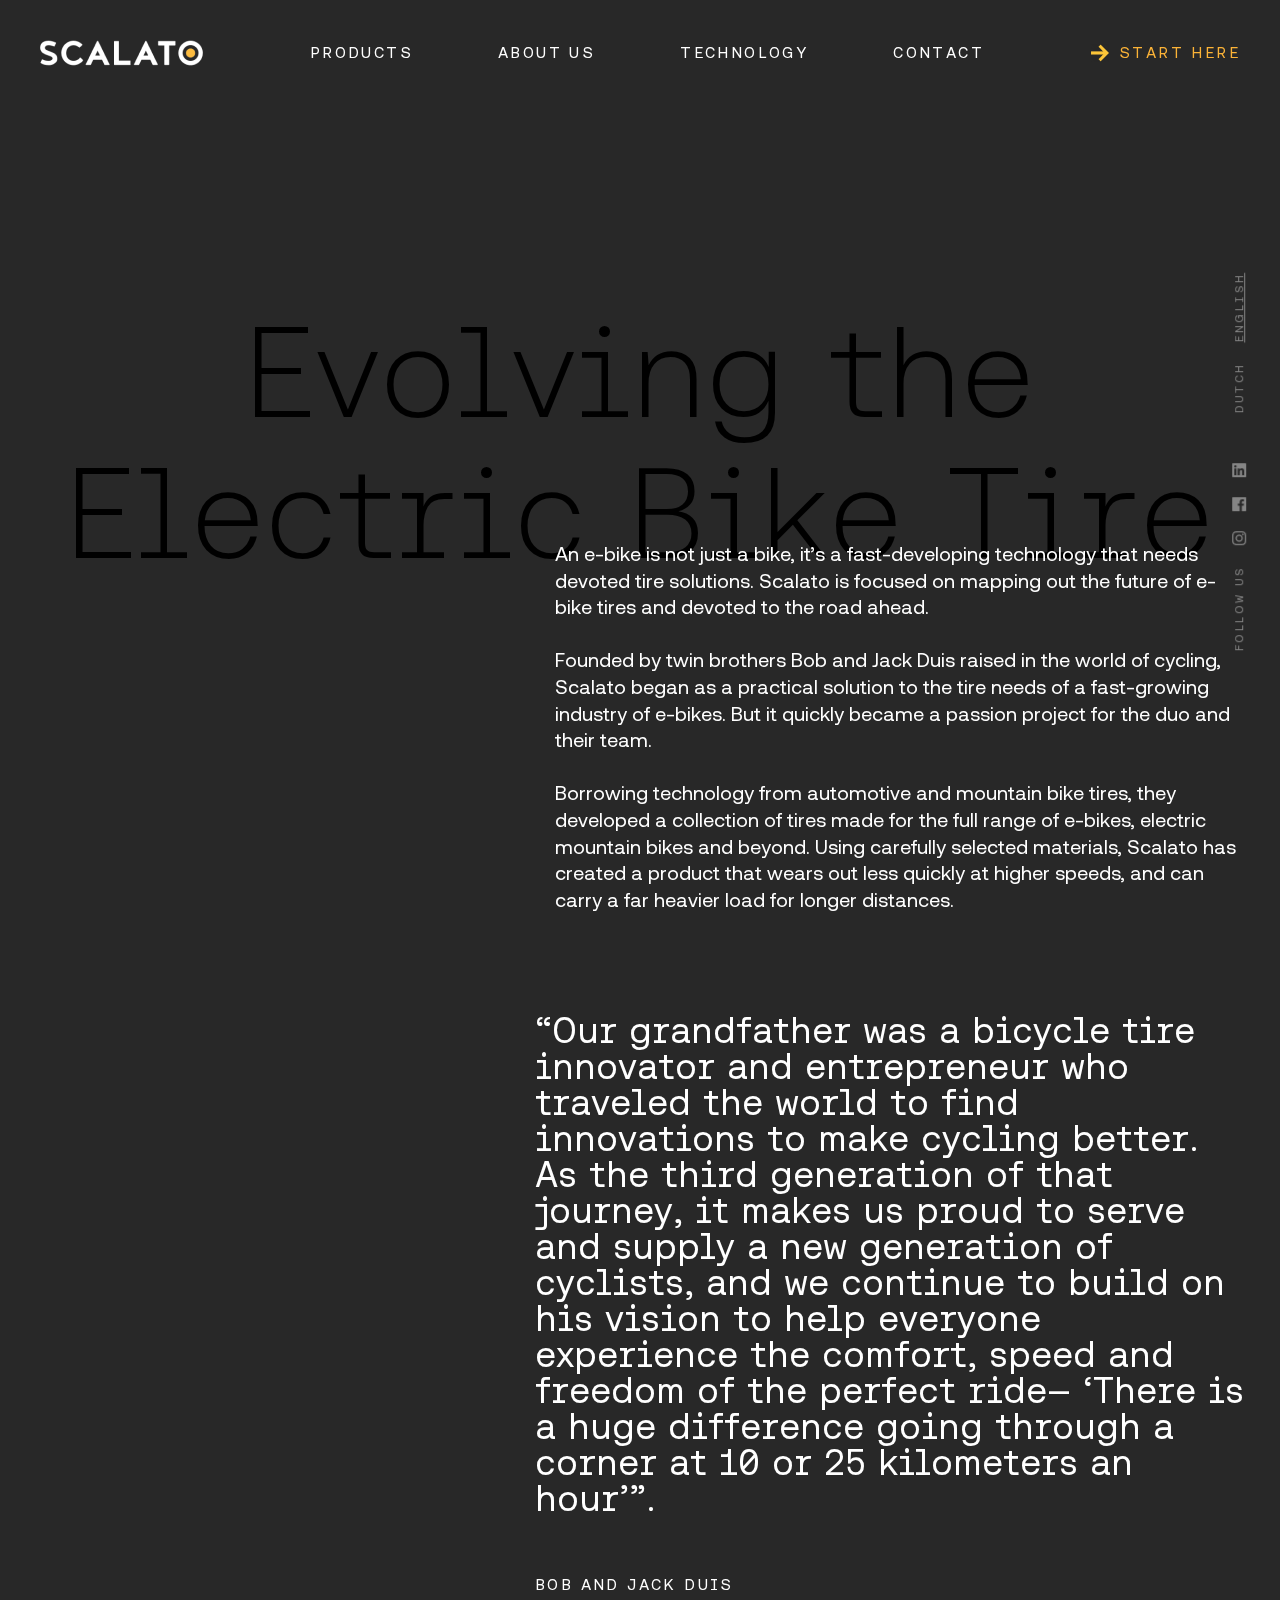
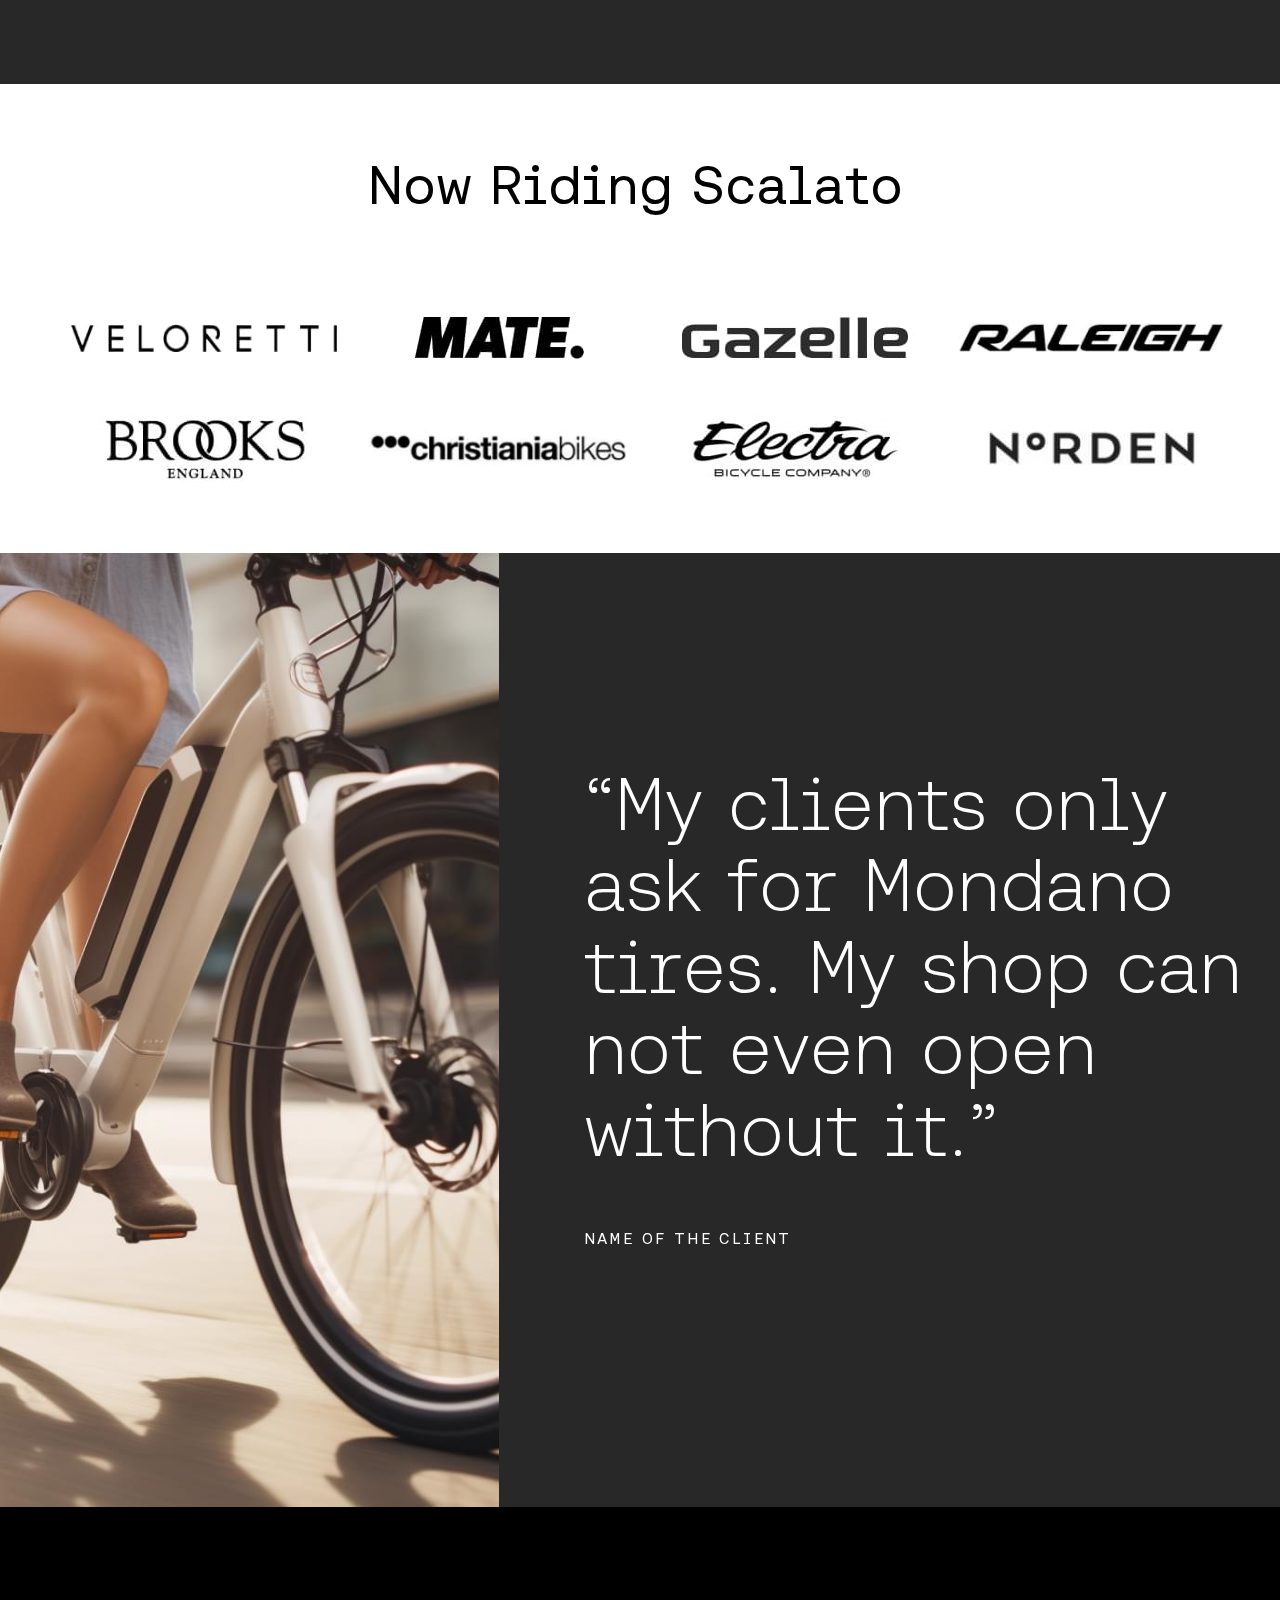
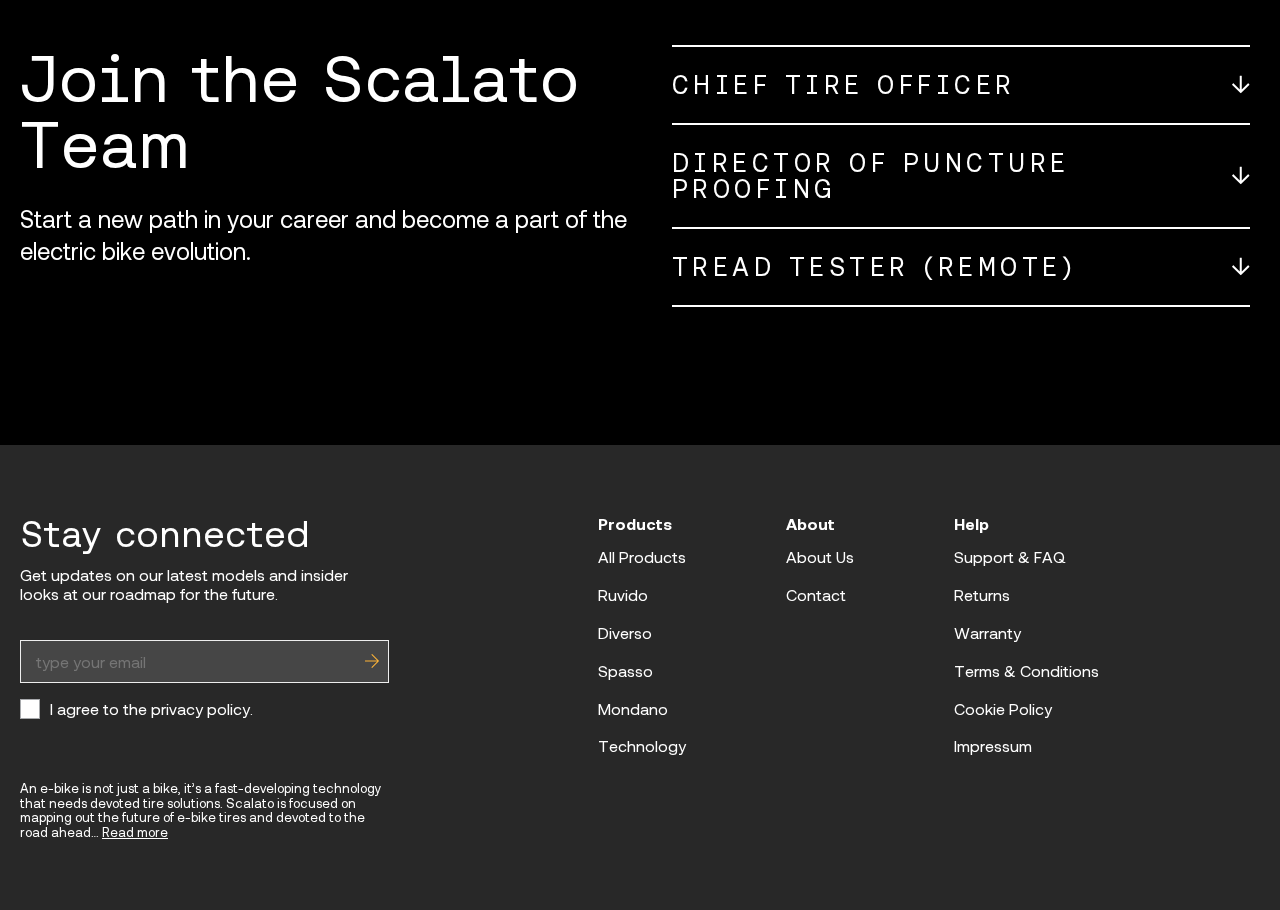
==== commit 1b3b1cf7: "Add files via upload" ====
--- a/about-us.html
+++ b/about-us.html
@@ -6,7 +6,7 @@
 	<meta charset="UTF-8">
 	<meta name="format-detection" content="telephone=no">
 	<!-- <style>body{opacity: 0;}</style> -->
-	<link rel="stylesheet" href="css/style.min.css?_v=20230809102215">
+	<link rel="stylesheet" href="css/style.min.css?_v=20230809171415">
 	<link rel="shortcut icon" href="favicon.ico">
 	<!-- <meta name="robots" content="noindex, nofollow"> -->
 	<meta name="viewport" content="width=device-width, initial-scale=1.0">
@@ -368,7 +368,7 @@
 			</div>
 		</footer>
 	</div>
-	<script src="js/app.min.js?_v=20230809102215"></script>
+	<script src="js/app.min.js?_v=20230809171415"></script>
 </body>
 
 </html>--- a/css/style.min.css
+++ b/css/style.min.css
@@ -1 +1 @@
-@charset "UTF-8";@font-face{font-family:Aeonik;font-display:swap;src:url(../fonts/Aeonik-BlackItalic.woff2) format("woff2"),url(../fonts/Aeonik-BlackItalic.woff) format("woff");font-weight:400;font-style:normal}@font-face{font-family:Aeonik;font-display:swap;src:url(../fonts/Aeonik-Bold.woff2) format("woff2"),url(../fonts/Aeonik-Bold.woff) format("woff");font-weight:700;font-style:normal}@font-face{font-family:Aeonik;font-display:swap;src:url(../fonts/Aeonik-BoldItalic.woff2) format("woff2"),url(../fonts/Aeonik-BoldItalic.woff) format("woff");font-weight:400;font-style:normal}@font-face{font-family:Aeonik;font-display:swap;src:url(../fonts/Aeonik-Light.woff2) format("woff2"),url(../fonts/Aeonik-Light.woff) format("woff");font-weight:300;font-style:normal}@font-face{font-family:Aeonik;font-display:swap;src:url(../fonts/Aeonik-LightItalic.woff2) format("woff2"),url(../fonts/Aeonik-LightItalic.woff) format("woff");font-weight:400;font-style:normal}@font-face{font-family:Aeonik;font-display:swap;src:url(../fonts/Aeonik-Medium.woff2) format("woff2"),url(../fonts/Aeonik-Medium.woff) format("woff");font-weight:500;font-style:normal}@font-face{font-family:Aeonik;font-display:swap;src:url(../fonts/Aeonik-Air.woff2) format("woff2"),url(../fonts/Aeonik-Air.woff) format("woff");font-weight:400;font-style:normal}@font-face{font-family:Aeonik;font-display:swap;src:url(../fonts/Aeonik-MediumItalic.woff2) format("woff2"),url(../fonts/Aeonik-MediumItalic.woff) format("woff");font-weight:400;font-style:normal}@font-face{font-family:Aeonik;font-display:swap;src:url(../fonts/Aeonik-AirItalic.woff2) format("woff2"),url(../fonts/Aeonik-AirItalic.woff) format("woff");font-weight:400;font-style:normal}@font-face{font-family:Aeonik;font-display:swap;src:url(../fonts/Aeonik-Regular.woff2) format("woff2"),url(../fonts/Aeonik-Regular.woff) format("woff");font-weight:400;font-style:normal}@font-face{font-family:Aeonik;font-display:swap;src:url(../fonts/Aeonik-RegularItalic.woff2) format("woff2"),url(../fonts/Aeonik-RegularItalic.woff) format("woff");font-weight:400;font-style:normal}@font-face{font-family:Aeonik;font-display:swap;src:url(../fonts/Aeonik-Black.woff2) format("woff2"),url(../fonts/Aeonik-Black.woff) format("woff");font-weight:900;font-style:normal}@font-face{font-family:Aeonik Fono TRIAL;font-display:swap;src:url(../fonts/AeonikFono-Air.woff2) format("woff2"),url(../fonts/AeonikFono-Air.woff) format("woff");font-weight:400;font-style:normal}@font-face{font-family:Aeonik;font-display:swap;src:url(../fonts/Aeonik-ThinItalic.woff2) format("woff2"),url(../fonts/Aeonik-ThinItalic.woff) format("woff");font-weight:400;font-style:normal}@font-face{font-family:Aeonik;font-display:swap;src:url(../fonts/Aeonik-Thin.woff2) format("woff2"),url(../fonts/Aeonik-Thin.woff) format("woff");font-weight:100;font-style:normal}@font-face{font-family:Aeonik Fono TRIAL;font-display:swap;src:url(../fonts/AeonikFono-Black.woff2) format("woff2"),url(../fonts/AeonikFono-Black.woff) format("woff");font-weight:900;font-style:normal}@font-face{font-family:Aeonik Fono TRIAL;font-display:swap;src:url(../fonts/AeonikFono-Bold.woff2) format("woff2"),url(../fonts/AeonikFono-Bold.woff) format("woff");font-weight:700;font-style:normal}@font-face{font-family:Aeonik Fono TRIAL;font-display:swap;src:url(../fonts/AeonikFono-Regular.woff2) format("woff2"),url(../fonts/AeonikFono-Regular.woff) format("woff");font-weight:400;font-style:normal}@font-face{font-family:Aeonik Fono TRIAL;font-display:swap;src:url(../fonts/AeonikFono-Light.woff2) format("woff2"),url(../fonts/AeonikFono-Light.woff) format("woff");font-weight:300;font-style:normal}@font-face{font-family:Aeonik Fono TRIAL;font-display:swap;src:url(../fonts/AeonikFono-Medium.woff2) format("woff2"),url(../fonts/AeonikFono-Medium.woff) format("woff");font-weight:500;font-style:normal}@font-face{font-family:Aeonik Fono TRIAL;font-display:swap;src:url(../fonts/AeonikFono-Thin.woff2) format("woff2"),url(../fonts/AeonikFono-Thin.woff) format("woff");font-weight:100;font-style:normal}*{padding:0;margin:0;border:0}*,:after,:before{-webkit-box-sizing:border-box;box-sizing:border-box}body,html{height:100%;min-width:320px}body{color:#000;line-height:1;font-family:"Aeonik Fono TRIAL";font-size:1rem;-ms-text-size-adjust:100%;-moz-text-size-adjust:100%;-webkit-text-size-adjust:100%;-webkit-font-smoothing:antialiased;-moz-osx-font-smoothing:grayscale}button,input,textarea{font-family:"Aeonik Fono TRIAL";font-size:inherit;line-height:inherit}button{cursor:pointer;color:inherit;background-color:transparent}a{color:inherit;text-decoration:none}ul li{list-style:none}img{vertical-align:top}h1,h2,h3,h4,h5,h6{font-weight:inherit;font-size:inherit}.lock body{overflow:hidden;-ms-touch-action:none;touch-action:none;-ms-scroll-chaining:none;overscroll-behavior:none}.wrapper{min-height:100%;display:-webkit-box;display:-ms-flexbox;display:flex;-webkit-box-orient:vertical;-webkit-box-direction:normal;-ms-flex-direction:column;flex-direction:column;overflow:hidden}@supports (overflow:clip){.wrapper{overflow:clip}}.wrapper>main{-webkit-box-flex:1;-ms-flex:1 1 auto;flex:1 1 auto}.wrapper>*{min-width:0}[class*=__container]{max-width:79.375rem;margin:0 auto;padding:0 .9375rem;padding-left:15px;padding-right:25px}.fp-init body{overflow:hidden;-ms-touch-action:none;touch-action:none;-ms-scroll-chaining:none;overscroll-behavior:none}[data-fp]{min-height:100vh}.touch [data-fp]{min-height:calc(var(--vh,1vh) * 100)}.fp-init [data-fp]{z-index:1;-ms-touch-action:none;touch-action:none;position:relative;overflow:hidden}.fp-switching [data-fp-section]{-ms-touch-action:none;touch-action:none}.fp-init [data-fp-section]{position:absolute;top:0;left:0;right:0;bottom:0;width:100%;height:100%;overflow:auto}.fp-init .cards-mode [data-fp-section],.fp-init .slider-mode [data-fp-section]{-webkit-transition:-webkit-transform .7s cubic-bezier(.55,.085,0,.99) 0s;transition:-webkit-transform .7s cubic-bezier(.55,.085,0,.99) 0s;transition:transform .7s cubic-bezier(.55,.085,0,.99) 0s;transition:transform .7s cubic-bezier(.55,.085,0,.99) 0s,-webkit-transform .7s cubic-bezier(.55,.085,0,.99) 0s}.fp-init .fade-mode [data-fp-section]{-webkit-transition:opacity .5s ease-in-out 0s,visibility .5s ease-in-out 0s;transition:opacity .5s ease-in-out 0s,visibility .5s ease-in-out 0s}.fp-bullets{position:fixed;top:50%;-webkit-transform:translate(0,-50%);-ms-transform:translate(0,-50%);transform:translate(0,-50%);right:2.5rem;max-height:100%;display:-webkit-box;display:-ms-flexbox;display:flex;-webkit-box-orient:vertical;-webkit-box-direction:normal;-ms-flex-direction:column;flex-direction:column;-ms-flex-wrap:wrap;flex-wrap:wrap;-webkit-box-align:center;-ms-flex-align:center;align-items:center;-webkit-box-pack:center;-ms-flex-pack:center;justify-content:center;z-index:2;gap:.625rem}.fp-bullets .fp-bullet{cursor:pointer;width:1.25rem;height:1.25rem;-webkit-box-flex:0;-ms-flex:0 0 1.25rem;flex:0 0 1.25rem;border-radius:.625rem;background-color:#100c46;-webkit-box-shadow:0 0 .1875rem #6257fe,0 0 1.875rem rgba(255,255,255,.8);box-shadow:0 0 .1875rem #6257fe,0 0 1.875rem rgba(255,255,255,.8);border:.0625rem solid #fff;opacity:.6;-webkit-transition:opacity .4s ease-in-out 0s,background-color .4s ease-in-out 0s,-webkit-transform .4s ease-in-out 0s,-webkit-box-shadow .4s ease-in-out 0s;transition:opacity .4s ease-in-out 0s,background-color .4s ease-in-out 0s,-webkit-transform .4s ease-in-out 0s,-webkit-box-shadow .4s ease-in-out 0s;transition:transform .4s ease-in-out 0s,opacity .4s ease-in-out 0s,background-color .4s ease-in-out 0s,box-shadow .4s ease-in-out 0s;transition:transform .4s ease-in-out 0s,opacity .4s ease-in-out 0s,background-color .4s ease-in-out 0s,box-shadow .4s ease-in-out 0s,-webkit-transform .4s ease-in-out 0s,-webkit-box-shadow .4s ease-in-out 0s}.fp-bullets .fp-bullet-active{opacity:1;background-color:#6257fe;-webkit-transform:translate3D(-.3125rem,-.125rem,0);-ms-transform:translate3D(-.3125rem,-.125rem,0);transform:translate3D(-.3125rem,-.125rem,0);-webkit-box-shadow:.3125rem .125rem .1875rem #100c46,0 0 1.875rem rgba(255,255,255,.8);box-shadow:.3125rem .125rem .1875rem #100c46,0 0 1.875rem rgba(255,255,255,.8)}[class*=-ibg]{position:relative}[class*=-ibg] img{position:absolute;width:100%;height:100%;top:0;left:0;-o-object-fit:cover;object-fit:cover}[class*=-ibg_contain] img{-o-object-fit:contain;object-fit:contain}img{max-width:100%}li,p{display:block}a{display:inline-block}summary{list-style:none}.yellow-link{display:-webkit-inline-box;display:-ms-inline-flexbox;display:inline-flex;-webkit-box-align:center;-ms-flex-align:center;align-items:center;gap:10px;color:var(--scalato-yellow,#fcb337);font-family:Aeonik Fono TRIAL;font-size:24px;line-height:120%;letter-spacing:2.4px;text-transform:uppercase;white-space:nowrap}.yellow-link img{height:22px}.yellow-link.posabs{position:absolute;top:50%;left:50%;-webkit-transform:translate(-50%,-50%);-ms-transform:translate(-50%,-50%);transform:translate(-50%,-50%)}.yellow-link.button{font-size:16px}.yellow-link.spollers__link{font-size:16px}.header{position:fixed;width:100%;left:0;top:0;padding:40px;z-index:10}.header._bg{background:var(--dark-grey-1,#282828)}.header._header2{background:#fff}.header__box{display:-webkit-box;display:-ms-flexbox;display:flex;-webkit-box-pack:justify;-ms-flex-pack:justify;justify-content:space-between;gap:20px;-webkit-box-align:center;-ms-flex-align:center;align-items:center}.header__menu{display:-webkit-box;display:-ms-flexbox;display:flex;-webkit-box-align:center;-ms-flex-align:center;align-items:center}.header__link img{max-width:160px}.header__link.yellow-link{font-size:16px}.menu__list{display:-webkit-box;display:-ms-flexbox;display:flex;gap:85px}.menu__link{color:var(--white,#fff);text-align:center;font-family:Aeonik Fono TRIAL;font-size:16px;line-height:110%;letter-spacing:2.4px;text-transform:uppercase;-webkit-transition:all .3s ease 0s;transition:all .3s ease 0s}.menu__link.header2-link{color:var(--black,#000)}.menu__link:hover{text-decoration:underline;font-weight:700}html.menu-open .menu__body{display:block;left:0}.header__mob{display:none}.icon-menu{display:none}.footer{padding-top:70px;padding-bottom:70px;background:var(--dark-grey-1,#282828)}.footer__box{display:-webkit-box;display:-ms-flexbox;display:flex;-webkit-box-pack:justify;-ms-flex-pack:justify;justify-content:space-between;gap:30px}.footer__left{-webkit-box-flex:0;-ms-flex:0 1 30%;flex:0 1 30%}.footer__title{margin-bottom:13px;color:var(--white,#fff);font-family:Aeonik Fono TRIAL;font-size:37px}.footer__text{margin-bottom:37px;color:var(--white,#fff);font-family:Aeonik Fono TRIAL;font-size:16px;line-height:120%}.footer__inp-box{position:relative;margin-bottom:16px}.footer__inp-box .button{position:absolute;right:10px;top:50%;-webkit-transform:translate(0,-50%);-ms-transform:translate(0,-50%);transform:translate(0,-50%)}.footer__privacy{color:var(--white,#fff);font-family:Aeonik Fono TRIAL;font-size:13px;line-height:112%;margin-top:60px}.footer__privacy a{text-decoration-line:underline}.footer__right{-webkit-box-flex:0;-ms-flex:0 1 53%;flex:0 1 53%;display:-webkit-box;display:-ms-flexbox;display:flex;gap:100px}.footer__subtitle{color:var(--white,#fff);font-family:Aeonik Fono TRIAL;font-size:16px;font-weight:700;line-height:112%;margin-bottom:15px}.footer__list-item{color:var(--white,#fff);font-family:Aeonik Fono TRIAL;font-size:16px;font-weight:400;line-height:112%;margin-bottom:20px}.checkbox__text{color:#fff}.secmain{position:relative;color:var(--white,#fff)}.secmain__full-box{position:relative}.secmain__bg{position:absolute;width:100%;height:110%;left:0;top:0;background:url(../img/01.jpg) right center no-repeat;background-size:cover;z-index:-1}.secmain__container{padding-top:315px;padding-bottom:164px}.secmain__title{font-family:Aeonik Fono TRIAL;font-size:93px;font-weight:300;line-height:110%;max-width:570px;margin-bottom:17px}.secmain__text{margin-bottom:62px;font-size:20px;line-height:133%;max-width:370px}.secmain__link{font-size:24px}.secmain__bg-2{background:url(../img/02.jpg) center center no-repeat;background-size:cover;height:500px}.secmain .swiper{height:100%;max-height:904px;position:relative}.secmain .swiper-slide{width:100%}.secmain .swiper-pagination{position:absolute;bottom:70px;left:50%;-webkit-transform:translate(-50%,0);-ms-transform:translate(-50%,0);transform:translate(-50%,0);display:-webkit-box;display:-ms-flexbox;display:flex;-webkit-box-orient:vertical;-webkit-box-direction:normal;-ms-flex-direction:column;flex-direction:column;gap:10px}.secmain .swiper-pagination-bullet{width:5px;height:5px;border-radius:50%;background:#615f60}.secmain .swiper-pagination-bullet.swiper-pagination-bullet-active{background:#fff}.secmain .secmain__full-box{height:100%}.photo{height:460px;position:relative}.photo img{position:absolute;left:0;height:0;width:100%;height:100%;-o-object-fit:cover;object-fit:cover}.now{padding-top:70px;padding-bottom:70px;color:var(--black,#000)}.now__title{text-align:center;font-family:Aeonik Fono TRIAL;font-size:54px;font-style:normal;font-weight:400;line-height:normal;margin-bottom:97px}.now__list{padding-left:50px;padding-right:25px;display:-webkit-box;display:-ms-flexbox;display:flex;-webkit-box-align:center;-ms-flex-align:center;align-items:center;-webkit-box-pack:center;-ms-flex-pack:center;justify-content:center;-ms-flex-wrap:wrap;flex-wrap:wrap;gap:30px;row-gap:50px}.now__list-item{-webkit-box-flex:0;-ms-flex:0 1 23%;flex:0 1 23%;text-align:center}.spec{position:relative;color:var(--white,#fff)}.spec__bg{position:absolute;width:100%;height:100%;left:0;top:0;background:url(../img/11.jpg) center center no-repeat;background-size:cover;z-index:-1}.spec__box{padding-top:226px;padding-bottom:226px}.spec__item{text-align:right;margin-bottom:75px}.spec__item:last-child{margin-bottom:0}.spec__title{margin-bottom:15px;font-family:Aeonik Fono TRIAL;font-size:50px;letter-spacing:7.5px;display:inline-block;position:relative}.spec__title span{color:var(--white,#fff);font-family:Aeonik Fono TRIAL;font-size:100px}.spec__title._first::before{content:"";position:absolute;width:190px;height:2px;top:50%;-webkit-transform:translate(0,-50%);-ms-transform:translate(0,-50%);transform:translate(0,-50%);left:-80%;background:url(../img/Line.svg) center center no-repeat;background-size:cover}.spec__title._second::before{content:"";position:absolute;width:130px;height:2px;top:50%;-webkit-transform:translate(0,-50%);-ms-transform:translate(0,-50%);transform:translate(0,-50%);left:-50%;background:url(../img/Line.svg) center center no-repeat;background-size:cover}.spec__title._third::before{content:"";position:absolute;width:150px;height:2px;top:50%;-webkit-transform:translate(0,-50%);-ms-transform:translate(0,-50%);transform:translate(0,-50%);left:-60%;background:url(../img/Line.svg) center center no-repeat;background-size:cover}.spec__small{font-family:Aeonik Fono TRIAL;font-size:30px}.spec2{background:var(--dark-grey-1,#282828);padding-bottom:95px}.spec2__list{margin-bottom:90px}.spec2__list-list{margin-bottom:20px;display:-webkit-box;display:-ms-flexbox;display:flex;-webkit-box-pack:center;-ms-flex-pack:center;justify-content:center;gap:20px}.spec2__list-item{-webkit-box-flex:0;-ms-flex:0 1 49%;flex:0 1 49%}.spec2__link-box{text-align:center}.spec2__link{margin:0 auto}.our{padding-top:76px;padding-bottom:140px;color:var(--black,#000)}.our.our-tires{padding-top:180px;padding-bottom:80px}.our__title{margin-bottom:77px;text-align:center;font-family:Aeonik Fono TRIAL;font-size:54px}.our__list{padding-left:40px;padding-right:40px;display:-webkit-box;display:-ms-flexbox;display:flex;-ms-flex-wrap:wrap;flex-wrap:wrap;-webkit-box-pack:justify;-ms-flex-pack:justify;justify-content:space-between;gap:20px;margin-bottom:70px}.our__list.swiper{padding-left:0;padding-right:0}.our__list-item{-webkit-box-flex:0;-ms-flex:0 1 48%;flex:0 1 48%}.our__list-item._three{-webkit-box-flex:0;-ms-flex:0 1 31%;flex:0 1 31%}.our__link{position:relative;height:560px;display:block;padding:18px 20px}.our__link:hover .our__link-hover{opacity:1}.our__link._three{height:500px}.our__link-box{display:-webkit-box;display:-ms-flexbox;display:flex;-webkit-box-orient:vertical;-webkit-box-direction:normal;-ms-flex-direction:column;flex-direction:column;-webkit-box-pack:justify;-ms-flex-pack:justify;justify-content:space-between;height:100%}.our__img{position:absolute;width:100%;height:100%;left:0;top:0;-o-object-fit:cover;object-fit:cover;z-index:-1;background:var(--offwhite,#f0f1f3)}.our__link-title{font-family:Aeonik Fono TRIAL;font-size:30px;line-height:100%;letter-spacing:4.5px;text-transform:uppercase}.our__link-text{max-width:147px;font-family:Aeonik Fono TRIAL;font-size:16px;line-height:110%;letter-spacing:2.4px;text-transform:uppercase}.our__link-hover{display:block;height:100%;width:100%;left:0;overflow:auto;z-index:5;position:absolute;top:0;-webkit-transition:all .4s;transition:all .4s;opacity:0}.our__img-link{position:absolute;width:100%;height:100%;left:0;top:0;-o-object-fit:cover;object-fit:cover;z-index:-1}.our__img-hover{height:100%;width:100%}.our__img-center{position:absolute;left:50%;top:50%;-webkit-transform:translate(-50%,-50%);-ms-transform:translate(-50%,-50%);transform:translate(-50%,-50%)}.our__img-see{text-align:center}.our .swiper-pagination{margin-top:30px;display:-webkit-box;display:-ms-flexbox;display:flex;-webkit-box-pack:center;-ms-flex-pack:center;justify-content:center;gap:20px;width:100%}.our .swiper-pagination .swiper-pagination-bullet{width:8px;height:8px;background:grey;border-radius:50%;cursor:pointer}.our .swiper-pagination .swiper-pagination-bullet.swiper-pagination-bullet-active{background:#000}.specific{color:var(--white,#fff);position:relative}.specific__bg{position:absolute;background:url(../img/33.png) 0 bottom no-repeat;background-size:contain;left:80px;bottom:0;height:70%;width:70%;max-width:1444px;z-index:-1}.specific__black{position:absolute;background:var(--black,#000);left:0;bottom:0;height:100%;width:100%;z-index:-2}.specific__block{padding-top:63px;padding-bottom:383px;max-width:400px;margin:0 0 0 auto}.specific__box{margin-bottom:30px}.specific__title{font-size:37px;line-height:120%;margin-bottom:12px}.specific__text{font-size:18px;line-height:120%}.specific__right{margin-top:70px}.checkbox{position:relative}.checkbox:not(:last-child){margin-bottom:.3125em}.checkbox__input{position:absolute;width:0;height:0;opacity:0}.checkbox__input:focus-visible+.checkbox__label:before{-webkit-box-shadow:0 0 5px #000;box-shadow:0 0 5px #000}.checkbox__input:checked+.checkbox__label:before{background:url(../img/check.jpg) center center no-repeat;background-size:cover}.checkbox__label{cursor:pointer;display:-webkit-inline-box;display:-ms-inline-flexbox;display:inline-flex;position:relative;gap:10px}.checkbox__label:before{content:"";-ms-flex-item-align:start;align-self:flex-start;-webkit-box-flex:0;-ms-flex:0 0 20px;flex:0 0 20px;width:20px;height:20px;border:1px solid #a7a9ac;background-color:#fff}.checkbox__text{-ms-flex-item-align:center;-ms-grid-row-align:center;align-self:center}.checkbox__text._black{color:var(--black,#000)}input[type=email],input[type=tel],input[type=text],textarea{-webkit-appearance:none;-moz-appearance:none;appearance:none}.input{outline:0;border-radius:0!important;width:100%;display:block;padding:11px 15px;border:1px solid #eee;border-radius:2px}.input.input-grey{background:var(--dark-grey-2,#464646);color:#fff}.input[placeholder]:not([data-placeholder-nohiden])::-webkit-input-placeholder{-webkit-transition:opacity .3s;transition:opacity .3s}.input[placeholder]:not([data-placeholder-nohiden])::-moz-placeholder{-moz-transition:opacity .3s;transition:opacity .3s}.input[placeholder]:not([data-placeholder-nohiden]):-ms-input-placeholder{-ms-transition:opacity .3s;transition:opacity .3s}.input[placeholder]:not([data-placeholder-nohiden])::-ms-input-placeholder{-ms-transition:opacity .3s;transition:opacity .3s}.input[placeholder]:not([data-placeholder-nohiden])::placeholder{-webkit-transition:opacity .3s;transition:opacity .3s}.input[placeholder]:not([data-placeholder-nohiden]):focus::-webkit-input-placeholder{opacity:0}.input[placeholder]:not([data-placeholder-nohiden]):focus::-moz-placeholder{opacity:0}.input[placeholder]:not([data-placeholder-nohiden]):focus:-ms-input-placeholder{opacity:0}.input[placeholder]:not([data-placeholder-nohiden]):focus::-ms-input-placeholder{opacity:0}.input[placeholder]:not([data-placeholder-nohiden]):focus::placeholder{opacity:0}textarea.input{resize:none;padding:11px 15px;height:230px}.request{padding-top:231px;padding-bottom:171px;background:var(--black,#000);color:var(--white,#fff)}.request__box{display:-webkit-box;display:-ms-flexbox;display:flex;-webkit-box-pack:justify;-ms-flex-pack:justify;justify-content:space-between;gap:30px}.request__about{-webkit-box-flex:0;-ms-flex:0 1 32%;flex:0 1 32%}.request__title{margin-bottom:20px;font-family:Aeonik Fono TRIAL;font-size:75px;font-weight:300;line-height:110%}.request__text{font-family:Aeonik Fono TRIAL;font-size:23px;line-height:133%}.request__form{padding-top:20px;-webkit-box-flex:0;-ms-flex:0 1 57%;flex:0 1 57%;text-align:right}.request__inp-box{margin:0 0 0 auto;margin-bottom:20px;position:relative}.request__inp-box .input{max-width:655px}.request__btn-box{position:absolute;bottom:10px;right:80px}.request__check-box{margin-bottom:16px}.checkbox{text-align:left}.checkbox__label{font-family:Aeonik Fono TRIAL;font-size:16px;line-height:112%}.req{background:url(../img/17.jpg) right bottom no-repeat;background-size:cover;color:var(--black,#000)}.req__box{display:-webkit-box;display:-ms-flexbox;display:flex;-webkit-box-pack:justify;-ms-flex-pack:justify;justify-content:space-between}.req__texts{padding-top:260px;padding-bottom:230px;max-width:346px}.req__title{margin-bottom:18px;font-family:Aeonik Fono TRIAL;font-size:54px}.req__text{margin-bottom:56px;font-family:Aeonik Fono TRIAL;font-size:18px;line-height:120%}.materials{padding-top:320px;padding-bottom:264px;background:var(--black,#000);color:var(--dark-grey-1,#282828)}.materials__title{text-align:center;font-family:Aeonik Fono TRIAL;font-size:10vw;font-style:normal;font-weight:300;line-height:110%}.techno{color:var(--white,#fff)}.techno__block{position:relative;padding-top:715px;padding-bottom:174px}.techno__bg1{background:url(../img/21.jpg) center center no-repeat;background-size:cover;position:absolute;width:100%;height:100%;left:0;top:0;z-index:-1}.techno__container._right{text-align:right}.techno__container._right .techno__title{margin-left:auto;margin-right:0}.techno__container._right .techno__text{margin-left:auto;margin-right:0}.techno__title{margin-bottom:18px;font-family:Aeonik Fono TRIAL;font-size:54px;max-width:400px}.techno__title._first{position:relative}.techno__title._first::before{content:"";position:absolute;width:190px;height:2px;top:50%;-webkit-transform:translate(0,-50%);-ms-transform:translate(0,-50%);transform:translate(0,-50%);right:-80%;background:url(../img/Line.svg) center center no-repeat;background-size:cover}.techno__title._second{position:relative}.techno__title._second::before{content:"";position:absolute;width:370px;height:2px;top:50%;-webkit-transform:translate(0,-50%);-ms-transform:translate(0,-50%);transform:translate(0,-50%);right:110%;background:url(../img/Line3.svg) center center no-repeat;background-size:cover}.techno__text{max-width:505px;font-family:Aeonik Fono TRIAL;font-size:18px;line-height:120%}.techno__bg2{background:url(../img/20.jpg) center center no-repeat;background-size:cover;position:absolute;width:100%;height:100%;left:0;top:0;z-index:-1}.techno__bg3{background:url(../img/21.jpg) center center no-repeat;background-size:cover;position:absolute;width:100%;height:100%;left:0;top:0;z-index:-1}.aboutmain{padding-top:520px;padding-bottom:120px;position:relative;background:var(--offwhite,#f0f1f3);color:var(--black,#000)}.aboutmain__bg{position:absolute;top:400px;color:var(--white,#fff);text-align:center;font-family:Aeonik Fono TRIAL;font-size:10vw;font-weight:300;line-height:110%;left:50%;-webkit-transform:translate(-50%,0);-ms-transform:translate(-50%,0);transform:translate(-50%,0);width:100%}.aboutmain__box{display:-webkit-box;display:-ms-flexbox;display:flex;-webkit-box-pack:justify;-ms-flex-pack:justify;justify-content:space-between;z-index:2;-webkit-box-align:end;-ms-flex-align:end;align-items:end;gap:30px}.aboutmain__content{-webkit-box-flex:0;-ms-flex:0 1 32%;flex:0 1 32%;z-index:2}.aboutmain__title{font-family:Aeonik Fono TRIAL;font-size:12px;line-height:200%;letter-spacing:2.4px;text-decoration-line:underline;text-transform:uppercase;margin-bottom:15px}.aboutmain__text{font-family:Aeonik Fono TRIAL;font-size:16px;line-height:200%;letter-spacing:2.4px;text-transform:uppercase;margin-bottom:15px}.aboutmain__text:last-child{margin-bottom:0}.aboutmain__form-text{z-index:2;margin-bottom:48px;text-align:left;font-family:Aeonik Fono TRIAL;font-size:24px;font-weight:400;line-height:130%;position:relative}.aboutmain__form-text a{text-decoration-line:underline}.find{padding-top:138px;padding-bottom:138px;background:var(--black,#000);color:var(--white,#fff)}.find__box{display:-webkit-box;display:-ms-flexbox;display:flex;-webkit-box-pack:justify;-ms-flex-pack:justify;justify-content:space-between;gap:30px}.find__left{-webkit-box-flex:0;-ms-flex:0 1 50%;flex:0 1 50%}.find__left._small{-webkit-box-flex:0;-ms-flex:0 1 31%;flex:0 1 31%}.find__title{margin-bottom:26px;font-family:Aeonik Fono TRIAL;font-size:66px;line-height:100%;letter-spacing:4.5px}.find__title._small{font-size:28px}.find__text{font-family:Aeonik Fono TRIAL;font-size:24px;line-height:133%}.find__text._small{font-size:18px}.find__right{-webkit-box-flex:0;-ms-flex:0 1 47%;flex:0 1 47%}.find__right._big{-webkit-box-flex:0;-ms-flex:0 1 60%;flex:0 1 60%}.spollers._specs{-webkit-box-flex:0;-ms-flex:0 1 41%;flex:0 1 41%}.spollers__item:last-child .spollers__title{border-bottom:2px solid #fff}.spollers__item:last-child .spollers__title._specs{border-bottom:2px solid #000}.spollers__title{cursor:pointer;padding:25px 0;border-top:2px solid #fff;color:var(--white,#fff);font-family:Aeonik Fono TRIAL;font-size:26px;font-weight:400;line-height:100%;letter-spacing:4.5px;text-transform:uppercase;display:-webkit-box;display:-ms-flexbox;display:flex;-webkit-box-align:center;-ms-flex-align:center;align-items:center;-webkit-box-pack:justify;-ms-flex-pack:justify;justify-content:space-between;gap:30px;list-style:none}.spollers__title img{-webkit-transition:all .3s ease 0s;transition:all .3s ease 0s;rotate:180deg}.spollers__title._spoller-active img{rotate:0deg}.spollers__title._specs{border-top:2px solid #000;color:var(--black,#000)}.spollers__body{display:-webkit-box;display:-ms-flexbox;display:flex;-webkit-box-pack:justify;-ms-flex-pack:justify;justify-content:space-between;-ms-flex-wrap:wrap;flex-wrap:wrap;gap:30px;padding-bottom:60px;padding-top:30px}.spollers__body._specs{display:block}.spollers__body-item{-webkit-box-flex:0;-ms-flex:0 1 45%;flex:0 1 45%}.spollers__body-title{margin-bottom:17px;font-family:Aeonik Fono TRIAL;font-size:16px;font-weight:400;line-height:110%;letter-spacing:2.4px;text-transform:uppercase}.spollers__body-text{font-family:Aeonik Fono TRIAL;font-size:18px;font-weight:400;line-height:120%}.evolve{background:var(--dark-grey-1,#282828);color:var(--white,#fff);padding-top:540px;padding-bottom:30px;position:relative}.evolve__bg{position:absolute;z-index:0;top:300px;left:0;color:var(--black,#000);text-align:center;font-family:Aeonik Fono TRIAL;font-size:10vw;font-weight:300;line-height:110%;width:100%}.evolve__text{position:relative;z-index:2;font-family:Aeonik Fono TRIAL;font-size:20px;font-weight:400;line-height:133%;margin-bottom:60px;max-width:695px}.evolve__text._right{margin:0 0 100px auto}.evolve__box{position:relative;z-index:2;display:-webkit-box;display:-ms-flexbox;display:flex;gap:125px;margin-bottom:77px}.evolve__item{-webkit-box-flex:0;-ms-flex:0 1 31%;flex:0 1 31%}.evolve__item-img{height:500px;position:relative;margin-bottom:20px}.evolve__item-img img{position:absolute;left:0;top:0;width:100%;height:100%;-o-object-fit:cover;object-fit:cover}.evolve__item-name{font-family:Aeonik Fono TRIAL;font-size:30px;line-height:100%;letter-spacing:4.5px;text-transform:uppercase;margin-bottom:6px}.evolve__item-job{font-family:Aeonik Fono TRIAL;font-size:16px;line-height:112%}.evolve__large{position:relative;z-index:2;margin-bottom:35px;font-family:Aeonik Fono TRIAL;font-size:36px;max-width:715px}.evolve__large._right{margin:0 0 60px auto}.evolve__name{position:relative;z-index:2;font-family:Aeonik Fono TRIAL;font-size:16px;line-height:110%;letter-spacing:2.4px;text-transform:uppercase;max-width:715px}.evolve__name._right{margin:0 0 60px auto}.clients{background:var(--dark-grey-1,#282828);color:var(--white,#fff)}.clients__box{display:-webkit-box;display:-ms-flexbox;display:flex;gap:85px}.clients__bg{position:relative;width:40%;height:954px}.clients__bg img{position:absolute;left:0;top:0;width:100%;height:100%;-o-object-fit:cover;object-fit:cover}.clients__content{padding-top:210px;padding-bottom:250px}.clients__title{margin-bottom:60px;font-family:Aeonik Fono TRIAL;font-size:74px;font-weight:300;line-height:110%;max-width:715px;padding-right:30px}.clients__text{font-family:Aeonik Fono TRIAL;font-size:16px;line-height:110%;letter-spacing:2.4px;text-transform:uppercase}.product{background:var(--dark-grey-1,#282828);color:var(--white,#fff);position:relative}.product__bg{position:absolute;width:80%;height:90%;left:0;top:0;background:url(../img/34.png) left top no-repeat;background-size:contain}.product__top{display:-webkit-box;display:-ms-flexbox;display:flex;gap:30px;-webkit-box-align:center;-ms-flex-align:center;align-items:center;margin-bottom:30px}.product__slider2{width:50%;margin:auto 0 0 0}.product__top-box{padding-top:436px;padding-bottom:117px;max-width:505px;margin:0 0 0 auto;position:relative;z-index:2}.product__top-right{position:relative}.product__city{color:var(--black,#000);text-align:center;font-family:Aeonik Fono TRIAL;font-size:12px;line-height:200%;letter-spacing:2.4px;text-transform:uppercase;padding:5px 10px;background:#fff;display:inline-block}.product__name{margin-bottom:14px;font-family:Aeonik Fono TRIAL;font-size:90px;font-weight:300;line-height:110%}.product__about{margin-bottom:53px;font-size:24px;line-height:133%}.product__bottom{display:-webkit-box;display:-ms-flexbox;display:flex;-webkit-box-pack:justify;-ms-flex-pack:justify;justify-content:space-between;-webkit-box-align:center;-ms-flex-align:center;align-items:center;padding-bottom:97px}.product__bottom-left{width:47%;display:-webkit-box;display:-ms-flexbox;display:flex;-webkit-box-pack:justify;-ms-flex-pack:justify;justify-content:space-between;gap:20px}.product__item{-webkit-box-flex:0;-ms-flex:0 1 30%;flex:0 1 30%}.product__subtitle{margin-bottom:7px;font-size:12px;font-weight:700;line-height:200%;letter-spacing:2.4px;text-transform:uppercase}.product__text{font-size:16px;line-height:112%}.pluses{background:var(--dark-grey-1,#282828);color:var(--white,#fff)}.pluses__box{padding-top:120px;padding-bottom:120px;display:-webkit-box;display:-ms-flexbox;display:flex;-webkit-box-pack:justify;-ms-flex-pack:justify;justify-content:space-between;gap:30px}.pluses__item{-webkit-box-flex:0;-ms-flex:0 1 23%;flex:0 1 23%}.pluses__item-number{margin-bottom:10px;font-size:16px;line-height:110%;letter-spacing:2.4px;text-transform:uppercase}.pluses__item-title{margin-bottom:12px;font-size:40px}.pluses__item-text{font-size:18px;font-weight:400;line-height:120%}.plus{padding-top:40px;padding-bottom:40px;background:var(--black,#000);color:var(--white,#fff)}.plus__box{display:-webkit-box;display:-ms-flexbox;display:flex;-webkit-box-pack:justify;-ms-flex-pack:justify;justify-content:space-between;-webkit-box-align:center;-ms-flex-align:center;align-items:center;gap:30px}.plus__item{-webkit-box-flex:0;-ms-flex:0 1 23%;flex:0 1 23%;-webkit-box-align:center;-ms-flex-align:center;align-items:center;gap:10px;display:-webkit-box;display:-ms-flexbox;display:flex}.plus__text{font-size:16px;line-height:110%;letter-spacing:2.4px;text-transform:uppercase}.wheels{color:var(--white,#fff)}.wheels__box{display:-webkit-box;display:-ms-flexbox;display:flex;-webkit-box-align:center;-ms-flex-align:center;align-items:center;background:var(--dark-grey-1,#282828)}.wheels__box._line2{position:relative}.wheels__box._line2::before{content:"";position:absolute;background:url(../img/Line2.svg) center center no-repeat;background-size:cover;width:400px;top:180px;left:50%;-webkit-transform:translate(-50%,0);-ms-transform:translate(-50%,0);transform:translate(-50%,0);height:2px}.wheels__box._line3{position:relative}.wheels__box._line3::before{content:"";position:absolute;background:url(../img/Line3.svg) center center no-repeat;background-size:cover;width:400px;top:180px;left:50%;-webkit-transform:translate(-50%,0);-ms-transform:translate(-50%,0);transform:translate(-50%,0);height:2px}.wheels__grey{-webkit-box-flex:0;-ms-flex:0 1 50%;flex:0 1 50%;height:100%}.wheels__title{font-size:54px;margin:0 auto;margin-bottom:28px;max-width:400px}.wheels__text{max-width:400px;font-size:18px;line-height:120%;margin:0 auto}.wheels__img-box{-webkit-box-flex:0;-ms-flex:0 1 50%;flex:0 1 50%}.specs{padding-top:120px;padding-bottom:120px;background:#d9d9d9}.specs__box{display:-webkit-box;display:-ms-flexbox;display:flex;-webkit-box-pack:justify;-ms-flex-pack:justify;justify-content:space-between;gap:30px}.specs__img-box{-webkit-box-flex:0;-ms-flex:0 1 51%;flex:0 1 51%;text-align:center}.spollers__specs-item{display:-webkit-box;display:-ms-flexbox;display:flex;-webkit-box-pack:justify;-ms-flex-pack:justify;justify-content:space-between;width:100%;gap:20px}.spollers__specs-text{font-size:18px;line-height:160%;min-width:170px}.spollers__specs-text:last-child{text-align:right}.info{position:fixed;right:-160px;top:50%;-webkit-transform:translate(0,-50%);-ms-transform:translate(0,-50%);transform:translate(0,-50%);display:-webkit-box;display:-ms-flexbox;display:flex;-webkit-box-align:center;-ms-flex-align:center;align-items:center;rotate:-90deg;gap:50px;color:var(--light-grey,#adadad);font-family:Aeonik Fono TRIAL;font-size:12px;line-height:200%;letter-spacing:2.4px;text-transform:uppercase;z-index:10;mix-blend-mode:difference}.info__item{display:-webkit-box;display:-ms-flexbox;display:flex;gap:20px;-webkit-box-align:center;-ms-flex-align:center;align-items:center}.info__text._active{text-decoration:underline}.info__link{text-align:center;display:-webkit-box;display:-ms-flexbox;display:flex;-webkit-box-pack:center;-ms-flex-pack:center;justify-content:center}.info__link img{rotate:90deg}.privacy{padding-top:220px;padding-bottom:120px;color:var(--black,#000)}.privacy__box{display:-webkit-box;display:-ms-flexbox;display:flex;-webkit-box-pack:justify;-ms-flex-pack:justify;justify-content:space-between;-ms-flex-wrap:wrap;flex-wrap:wrap;gap:50px}.privacy__title{font-size:80px;font-style:normal;font-weight:300;line-height:110%;max-width:285px;-webkit-box-flex:0;-ms-flex:0 1 22%;flex:0 1 22%}.privacy__text{-webkit-box-flex:0;-ms-flex:0 1 64%;flex:0 1 64%;font-size:24px;line-height:133%}.swiper{overflow:hidden}.swiper-initialized{-ms-touch-action:pan-y;touch-action:pan-y}.swiper-wrapper{width:100%;height:100%;-webkit-box-sizing:content-box;box-sizing:content-box;display:-webkit-box;display:-ms-flexbox;display:flex;position:relative}.swiper-vertical .swiper-wrapper{-webkit-box-orient:vertical;-webkit-box-direction:normal;-ms-flex-direction:column;flex-direction:column}.swiper-autoheight .swiper-wrapper{-webkit-box-align:start;-ms-flex-align:start;align-items:flex-start}.swiper-initialized .swiper-slide{-ms-flex-negative:0;flex-shrink:0}.swiper-android .swiper-slide,.swiper-android .swiper-wrapper{-webkit-transform:translate3d(0,0,0);transform:translate3d(0,0,0)}.swiper-button-lock{display:none!important}@media (max-width:79.375em){.fp-bullets{right:1.25rem}}@media (max-width:61.99875em){.header._header2{background:var(--dark-grey-1,#282828)}.header__link{display:none}.menu__body{position:fixed;width:100%;height:100%;top:0;left:-100%;overflow:auto;z-index:4;background:#000;-webkit-transition:left .3s ease 0s;transition:left .3s ease 0s}.menu__list{-webkit-box-orient:vertical;-webkit-box-direction:normal;-ms-flex-direction:column;flex-direction:column;padding:150px 20px 20px 20px;-webkit-box-align:center;-ms-flex-align:center;align-items:center;gap:50px}.menu__link.header2-link{color:#fff}.header__desk{display:none}.header__mob{display:inline-block}.icon-menu{display:block;position:relative;width:1.875rem;height:1.125rem;z-index:5}.icon-menu._white span,.icon-menu._white::after,.icon-menu._white::before{content:"";-webkit-transition:all .3s ease 0s;transition:all .3s ease 0s;right:0;position:absolute;width:100%;height:.125rem;background-color:#fff}.icon-menu span,.icon-menu::after,.icon-menu::before{content:"";-webkit-transition:all .3s ease 0s;transition:all .3s ease 0s;right:0;position:absolute;width:100%;height:.125rem;background-color:#000}.icon-menu::before{top:0}.icon-menu::after{bottom:0}.icon-menu span{top:calc(50% - .0625rem)}.menu-open .icon-menu span{width:0}.menu-open .icon-menu::before{top:calc(50% - .0625rem);-webkit-transform:rotate(-45deg);-ms-transform:rotate(-45deg);transform:rotate(-45deg);background-color:#fff}.menu-open .icon-menu::after{bottom:calc(50% - .0625rem);-webkit-transform:rotate(45deg);-ms-transform:rotate(45deg);transform:rotate(45deg);background-color:#fff}.footer__box{-ms-flex-wrap:wrap;flex-wrap:wrap}.footer__left{-webkit-box-flex:1;-ms-flex:1 1 100%;flex:1 1 100%;-webkit-box-ordinal-group:2;-ms-flex-order:1;order:1}.footer__right{-webkit-box-flex:1;-ms-flex:1 1 100%;flex:1 1 100%;gap:20px;-webkit-box-ordinal-group:2;-ms-flex-order:1;order:1;margin-top:50px}.spec__item{text-align:center}.spec__title._first::before{display:none}.spec__title._second::before{display:none}.spec__title._third::before{display:none}.our__list-item{-webkit-box-flex:1;-ms-flex:1 1 100%;flex:1 1 100%}.our__list-item._three{-webkit-box-flex:1;-ms-flex:1 1 100%;flex:1 1 100%}.req{display:none}.req__box{-ms-flex-wrap:wrap;flex-wrap:wrap}.req__texts{-webkit-box-ordinal-group:2;-ms-flex-order:1;order:1}.techno__title._first::before{display:none}.techno__title._second::before{display:none}.spollers._specs{-webkit-box-flex:1;-ms-flex:1 1 100%;flex:1 1 100%}.evolve__box{-webkit-box-pack:justify;-ms-flex-pack:justify;justify-content:space-between}.evolve__item{-webkit-box-flex:0;-ms-flex:0 1 48%;flex:0 1 48%}.clients__box{gap:30px;-ms-flex-wrap:wrap;flex-wrap:wrap}.clients__bg{width:100%}.clients__content{padding-top:20px;padding-left:15px;padding-right:25px}.product__top{-ms-flex-wrap:wrap;flex-wrap:wrap}.product__slider2{width:100%;-webkit-box-ordinal-group:2;-ms-flex-order:1;order:1}.product__top-box{padding-left:15px}.product__bottom{-ms-flex-wrap:wrap;flex-wrap:wrap;gap:30px}.product__bottom-left{width:100%}.pluses__box{-ms-flex-wrap:wrap;flex-wrap:wrap}.pluses__item{-webkit-box-flex:0;-ms-flex:0 1 48%;flex:0 1 48%}.plus__box{-ms-flex-wrap:wrap;flex-wrap:wrap;-webkit-box-pack:center;-ms-flex-pack:center;justify-content:center;-webkit-box-align:center;-ms-flex-align:center;align-items:center}.plus__item{-webkit-box-flex:0;-ms-flex:0 1 47%;flex:0 1 47%;-webkit-box-pack:center;-ms-flex-pack:center;justify-content:center}.wheels__box._line2::before{display:none}.wheels__box._line3::before{display:none}.wheels__box{-ms-flex-wrap:wrap;flex-wrap:wrap;gap:50px}.wheels__grey{-webkit-box-flex:1;-ms-flex:1 1 100%;flex:1 1 100%;padding-top:50px;padding-bottom:50px;-webkit-box-ordinal-group:0;-ms-flex-order:-1;order:-1;padding-left:15px;padding-right:15px}.wheels__img-box{-webkit-box-flex:1;-ms-flex:1 1 100%;flex:1 1 100%}.specs__box{-ms-flex-wrap:wrap;flex-wrap:wrap}.specs__img-box{-webkit-box-flex:1;-ms-flex:1 1 100%;flex:1 1 100%}.privacy__title{font-size:54px;-webkit-box-flex:1;-ms-flex:1 1 100%;flex:1 1 100%;text-align:center;max-width:none}.privacy__text{-webkit-box-flex:1;-ms-flex:1 1 100%;flex:1 1 100%}}@media (max-width:61.99875em) and (any-hover:none){.icon-menu{cursor:default}}@media (max-width:47.99875em){.touch [data-fp]{-webkit-transition:height .2s;transition:height .2s}.footer__right{-webkit-box-pack:justify;-ms-flex-pack:justify;justify-content:space-between}.secmain{margin-top:-100px}.secmain__container{padding-top:385px}.secmain__title{font-size:60px}.now__list-item{-webkit-box-flex:0;-ms-flex:0 1 40%;flex:0 1 40%}.spec__title span{font-size:54px}.our__list{padding-left:0;padding-right:0}.request__box{-ms-flex-wrap:wrap;flex-wrap:wrap}.request__about{-webkit-box-flex:1;-ms-flex:1 1 100%;flex:1 1 100%}.request__title{font-size:54px}.request__form{-webkit-box-flex:1;-ms-flex:1 1 100%;flex:1 1 100%}.techno__title{font-size:40px}.aboutmain{padding-top:250px}.aboutmain__box{-ms-flex-wrap:wrap;flex-wrap:wrap}.aboutmain__content{-webkit-box-flex:1;-ms-flex:1 1 100%;flex:1 1 100%;-webkit-box-ordinal-group:2;-ms-flex-order:1;order:1}.find__box{-ms-flex-wrap:wrap;flex-wrap:wrap}.find__left._small{-webkit-box-flex:1;-ms-flex:1 1 100%;flex:1 1 100%}.find__left{-webkit-box-flex:1;-ms-flex:1 1 100%;flex:1 1 100%}.find__right._big{-webkit-box-flex:1;-ms-flex:1 1 100%;flex:1 1 100%}.find__right{-webkit-box-flex:1;-ms-flex:1 1 100%;flex:1 1 100%}.spollers__title{font-size:24px}.evolve{padding-top:300px}.evolve__bg{top:160px}.evolve__box{-ms-flex-wrap:wrap;flex-wrap:wrap}.evolve__item{-webkit-box-flex:1;-ms-flex:1 1 100%;flex:1 1 100%}.clients__bg{height:280px}.clients__title{font-size:50px;padding-right:0}.product__bg{width:150%}.product__name{font-size:54px}.pluses__item{-webkit-box-flex:1;-ms-flex:1 1 100%;flex:1 1 100%}.plus__item{-webkit-box-flex:1;-ms-flex:1 1 100%;flex:1 1 100%}.wheels__title{font-size:40px}.info{right:-170px}}@media (max-width:29.99875em){.fp-bullets{top:auto;bottom:1.25rem;-webkit-transform:translate(50%,0);-ms-transform:translate(50%,0);transform:translate(50%,0);-webkit-box-orient:horizontal;-webkit-box-direction:normal;-ms-flex-direction:row;flex-direction:row;right:50%}.specific__block{padding-bottom:243px}.spollers._specs{text-align:center}.spollers__body{-ms-flex-wrap:wrap;flex-wrap:wrap}.spollers__body-item{-webkit-box-flex:1;-ms-flex:1 1 100%;flex:1 1 100%}.product__bottom-left{-ms-flex-wrap:wrap;flex-wrap:wrap}.product__item{-webkit-box-flex:1;-ms-flex:1 1 100%;flex:1 1 100%}.spollers__specs-item{-ms-flex-wrap:wrap;flex-wrap:wrap;margin-bottom:50px}.spollers__specs-item:last-child{margin-bottom:0}.spollers__specs-text:last-child{text-align:center}.spollers__specs-text{min-width:0;-webkit-box-flex:1;-ms-flex:1 1 100%;flex:1 1 100%;text-align:center}}@media (any-hover:hover){.fp-bullets .fp-bullet:hover{opacity:1}}+@charset "UTF-8";@font-face{font-family:Aeonik;font-display:swap;src:url(../fonts/Aeonik-Bold.woff2) format("woff2"),url(../fonts/Aeonik-Bold.woff) format("woff");font-weight:700;font-style:normal}@font-face{font-family:Aeonik;font-display:swap;src:url(../fonts/Aeonik-Light.woff2) format("woff2"),url(../fonts/Aeonik-Light.woff) format("woff");font-weight:300;font-style:normal}@font-face{font-family:Aeonik;font-display:swap;src:url(../fonts/Aeonik-Regular.woff2) format("woff2"),url(../fonts/Aeonik-Regular.woff) format("woff");font-weight:400;font-style:normal}@font-face{font-family:AeonikFono;font-display:swap;src:url(../fonts/AeonikFono-Black.woff2) format("woff2"),url(../fonts/AeonikFono-Black.woff) format("woff");font-weight:900;font-style:normal}@font-face{font-family:AeonikFono;font-display:swap;src:url(../fonts/AeonikFono-Air.woff2) format("woff2"),url(../fonts/AeonikFono-Air.woff) format("woff");font-weight:400;font-style:normal}@font-face{font-family:AeonikFono;font-display:swap;src:url(../fonts/AeonikFono-Bold.woff2) format("woff2"),url(../fonts/AeonikFono-Bold.woff) format("woff");font-weight:700;font-style:normal}@font-face{font-family:AeonikFono;font-display:swap;src:url(../fonts/AeonikFono-Light.woff2) format("woff2"),url(../fonts/AeonikFono-Light.woff) format("woff");font-weight:300;font-style:normal}@font-face{font-family:AeonikFono;font-display:swap;src:url(../fonts/AeonikFono-Medium.woff2) format("woff2"),url(../fonts/AeonikFono-Medium.woff) format("woff");font-weight:500;font-style:normal}@font-face{font-family:AeonikFono;font-display:swap;src:url(../fonts/AeonikFono-Regular.woff2) format("woff2"),url(../fonts/AeonikFono-Regular.woff) format("woff");font-weight:400;font-style:normal}@font-face{font-family:AeonikFono;font-display:swap;src:url(../fonts/AeonikFono-Thin.woff2) format("woff2"),url(../fonts/AeonikFono-Thin.woff) format("woff");font-weight:100;font-style:normal}*{padding:0;margin:0;border:0}*,:after,:before{-webkit-box-sizing:border-box;box-sizing:border-box}body,html{height:100%;min-width:320px}body{color:#000;line-height:1;font-family:AeonikFono;font-size:1rem;-ms-text-size-adjust:100%;-moz-text-size-adjust:100%;-webkit-text-size-adjust:100%;-webkit-font-smoothing:antialiased;-moz-osx-font-smoothing:grayscale}button,input,textarea{font-family:AeonikFono;font-size:inherit;line-height:inherit}button{cursor:pointer;color:inherit;background-color:transparent}a{color:inherit;text-decoration:none}ul li{list-style:none}img{vertical-align:top}h1,h2,h3,h4,h5,h6{font-weight:inherit;font-size:inherit}.lock body{overflow:hidden;-ms-touch-action:none;touch-action:none;-ms-scroll-chaining:none;overscroll-behavior:none}.wrapper{min-height:100%;display:-webkit-box;display:-ms-flexbox;display:flex;-webkit-box-orient:vertical;-webkit-box-direction:normal;-ms-flex-direction:column;flex-direction:column;overflow:hidden}@supports (overflow:clip){.wrapper{overflow:clip}}.wrapper>main{-webkit-box-flex:1;-ms-flex:1 1 auto;flex:1 1 auto}.wrapper>*{min-width:0}[class*=__container]{max-width:79.375rem;margin:0 auto;padding:0 .9375rem;padding-left:15px;padding-right:25px}.fp-init body{overflow:hidden;-ms-touch-action:none;touch-action:none;-ms-scroll-chaining:none;overscroll-behavior:none}[data-fp]{min-height:100vh}.touch [data-fp]{min-height:calc(var(--vh,1vh) * 100)}.fp-init [data-fp]{z-index:1;-ms-touch-action:none;touch-action:none;position:relative;overflow:hidden}.fp-switching [data-fp-section]{-ms-touch-action:none;touch-action:none}.fp-init [data-fp-section]{position:absolute;top:0;left:0;right:0;bottom:0;width:100%;height:100%;overflow:auto}.fp-init .cards-mode [data-fp-section],.fp-init .slider-mode [data-fp-section]{-webkit-transition:-webkit-transform .7s cubic-bezier(.55,.085,0,.99) 0s;transition:-webkit-transform .7s cubic-bezier(.55,.085,0,.99) 0s;transition:transform .7s cubic-bezier(.55,.085,0,.99) 0s;transition:transform .7s cubic-bezier(.55,.085,0,.99) 0s,-webkit-transform .7s cubic-bezier(.55,.085,0,.99) 0s}.fp-init .fade-mode [data-fp-section]{-webkit-transition:opacity .5s ease-in-out 0s,visibility .5s ease-in-out 0s;transition:opacity .5s ease-in-out 0s,visibility .5s ease-in-out 0s}.fp-bullets{position:fixed;top:50%;-webkit-transform:translate(0,-50%);-ms-transform:translate(0,-50%);transform:translate(0,-50%);right:2.5rem;max-height:100%;display:-webkit-box;display:-ms-flexbox;display:flex;-webkit-box-orient:vertical;-webkit-box-direction:normal;-ms-flex-direction:column;flex-direction:column;-ms-flex-wrap:wrap;flex-wrap:wrap;-webkit-box-align:center;-ms-flex-align:center;align-items:center;-webkit-box-pack:center;-ms-flex-pack:center;justify-content:center;z-index:2;gap:.625rem}.fp-bullets .fp-bullet{cursor:pointer;width:1.25rem;height:1.25rem;-webkit-box-flex:0;-ms-flex:0 0 1.25rem;flex:0 0 1.25rem;border-radius:.625rem;background-color:#100c46;-webkit-box-shadow:0 0 .1875rem #6257fe,0 0 1.875rem rgba(255,255,255,.8);box-shadow:0 0 .1875rem #6257fe,0 0 1.875rem rgba(255,255,255,.8);border:.0625rem solid #fff;opacity:.6;-webkit-transition:opacity .4s ease-in-out 0s,background-color .4s ease-in-out 0s,-webkit-transform .4s ease-in-out 0s,-webkit-box-shadow .4s ease-in-out 0s;transition:opacity .4s ease-in-out 0s,background-color .4s ease-in-out 0s,-webkit-transform .4s ease-in-out 0s,-webkit-box-shadow .4s ease-in-out 0s;transition:transform .4s ease-in-out 0s,opacity .4s ease-in-out 0s,background-color .4s ease-in-out 0s,box-shadow .4s ease-in-out 0s;transition:transform .4s ease-in-out 0s,opacity .4s ease-in-out 0s,background-color .4s ease-in-out 0s,box-shadow .4s ease-in-out 0s,-webkit-transform .4s ease-in-out 0s,-webkit-box-shadow .4s ease-in-out 0s}.fp-bullets .fp-bullet-active{opacity:1;background-color:#6257fe;-webkit-transform:translate3D(-.3125rem,-.125rem,0);-ms-transform:translate3D(-.3125rem,-.125rem,0);transform:translate3D(-.3125rem,-.125rem,0);-webkit-box-shadow:.3125rem .125rem .1875rem #100c46,0 0 1.875rem rgba(255,255,255,.8);box-shadow:.3125rem .125rem .1875rem #100c46,0 0 1.875rem rgba(255,255,255,.8)}[class*=-ibg]{position:relative}[class*=-ibg] img{position:absolute;width:100%;height:100%;top:0;left:0;-o-object-fit:cover;object-fit:cover}[class*=-ibg_contain] img{-o-object-fit:contain;object-fit:contain}img{max-width:100%}li,p{display:block}a{display:inline-block}summary{list-style:none}.yellow-link{display:-webkit-inline-box;display:-ms-inline-flexbox;display:inline-flex;-webkit-box-align:center;-ms-flex-align:center;align-items:center;gap:10px;color:var(--scalato-yellow,#fcb337);font-size:24px;line-height:120%;letter-spacing:2.4px;text-transform:uppercase;white-space:nowrap}.yellow-link img{height:18px;rotate:90deg}.yellow-link.posabs{position:absolute;top:50%;left:50%;-webkit-transform:translate(-50%,-50%);-ms-transform:translate(-50%,-50%);transform:translate(-50%,-50%)}.yellow-link._mob{display:none}.yellow-link.button{font-size:16px}.yellow-link.spollers__link{font-size:16px}.header{position:fixed;width:100%;left:0;top:0;padding:40px;z-index:10;background:0 0}.header._bg{background:var(--dark-grey-1,#282828)}.header._header2{background:0 0}.header._header2._bg{background:#fff}.header__box{display:-webkit-box;display:-ms-flexbox;display:flex;-webkit-box-pack:justify;-ms-flex-pack:justify;justify-content:space-between;gap:20px;-webkit-box-align:center;-ms-flex-align:center;align-items:center}.header__menu{display:-webkit-box;display:-ms-flexbox;display:flex;-webkit-box-align:center;-ms-flex-align:center;align-items:center}.header__link img{max-width:160px}.header__link.yellow-link{font-size:16px}.menu__list{display:-webkit-box;display:-ms-flexbox;display:flex;gap:85px}.menu__link{color:var(--white,#fff);text-align:center;font-size:16px;line-height:110%;letter-spacing:2.4px;text-transform:uppercase;-webkit-transition:all .3s ease 0s;transition:all .3s ease 0s}.menu__link.header2-link{color:var(--black,#000)}.menu__link:hover{text-decoration:underline;font-weight:700}html.menu-open .menu__body{display:block;left:0}.icon-menu{display:none}.footer{padding-top:70px;padding-bottom:70px;background:var(--dark-grey-1,#282828)}.footer__box{display:-webkit-box;display:-ms-flexbox;display:flex;-webkit-box-pack:justify;-ms-flex-pack:justify;justify-content:space-between;gap:30px}.footer__left{-webkit-box-flex:0;-ms-flex:0 1 30%;flex:0 1 30%}.footer__title{margin-bottom:13px;color:var(--white,#fff);font-size:37px}.footer__text{font-family:Aeonik;margin-bottom:37px;color:var(--white,#fff);font-size:16px;line-height:120%}.footer__inp-box{position:relative;margin-bottom:16px}.footer__inp-box .button{position:absolute;right:10px;top:50%;-webkit-transform:translate(0,-50%);-ms-transform:translate(0,-50%);transform:translate(0,-50%)}.footer__privacy{color:var(--white,#fff);font-family:Aeonik;font-size:13px;line-height:112%;margin-top:60px}.footer__privacy a{text-decoration-line:underline}.footer__right{font-family:Aeonik;-webkit-box-flex:0;-ms-flex:0 1 53%;flex:0 1 53%;display:-webkit-box;display:-ms-flexbox;display:flex;gap:100px}.footer__subtitle{color:var(--white,#fff);font-size:16px;font-weight:700;line-height:112%;margin-bottom:15px}.footer__list-item{color:var(--white,#fff);font-size:16px;font-weight:400;line-height:112%;margin-bottom:20px}.checkbox__text{color:#fff}.secmain{position:relative;color:var(--white,#fff)}.secmain__bg{position:absolute;width:100%;height:110%;left:0;top:0;background:url(../img/01.jpg) right center no-repeat;background-size:cover;z-index:-1}.secmain__container{padding-top:315px;padding-bottom:164px}.secmain__title{font-size:93px;font-weight:300;line-height:110%;max-width:570px;margin-bottom:17px}.secmain__text{font-family:Aeonik;margin-bottom:62px;font-size:20px;line-height:133%;max-width:370px}.secmain__link{font-size:24px}.secmain__bg-2{background:url(../img/02.jpg) center center no-repeat;background-size:cover;height:500px}.secmain .swiper{height:100%;max-height:904px;position:relative}.secmain .secmain__slide{position:relative}.secmain .swiper-slide{width:100%}.secmain .swiper-pagination{position:absolute;bottom:70px;left:50%;-webkit-transform:translate(-50%,0);-ms-transform:translate(-50%,0);transform:translate(-50%,0);display:-webkit-box;display:-ms-flexbox;display:flex;-webkit-box-orient:vertical;-webkit-box-direction:normal;-ms-flex-direction:column;flex-direction:column;gap:10px}.secmain .swiper-pagination-bullet{width:5px;height:5px;border-radius:50%;background:#615f60}.secmain .swiper-pagination-bullet.swiper-pagination-bullet-active{background:#fff}.secmain .secmain__full-box{height:100%}.photo{height:460px;position:relative}.photo img{position:absolute;left:0;height:0;width:100%;height:100%;-o-object-fit:cover;object-fit:cover}.now{padding-top:70px;padding-bottom:70px;color:var(--black,#000)}.now__title{text-align:center;font-size:54px;font-style:normal;font-weight:400;line-height:normal;margin-bottom:97px}.now__list{padding-left:50px;padding-right:25px;display:-webkit-box;display:-ms-flexbox;display:flex;-webkit-box-align:center;-ms-flex-align:center;align-items:center;-webkit-box-pack:center;-ms-flex-pack:center;justify-content:center;-ms-flex-wrap:wrap;flex-wrap:wrap;gap:30px;row-gap:50px}.now__list-item{-webkit-box-flex:0;-ms-flex:0 1 23%;flex:0 1 23%;text-align:center}.spec{position:relative;color:var(--white,#fff)}.spec__bg{position:absolute;width:100%;height:100%;left:0;top:0;background:url(../img/11.jpg) center center no-repeat;background-size:cover;z-index:-1}.spec__box{padding-top:226px;padding-bottom:226px}.spec__item{text-align:right;margin-bottom:75px}.spec__item:last-child{margin-bottom:0}.spec__title{margin-bottom:15px;font-size:50px;letter-spacing:7.5px;display:inline-block;position:relative}.spec__title span{color:var(--white,#fff);font-size:100px}.spec__title._first::before{content:"";position:absolute;width:190px;height:2px;top:50%;-webkit-transform:translate(0,-50%);-ms-transform:translate(0,-50%);transform:translate(0,-50%);left:-80%;background:url(../img/Line.svg) center center no-repeat;background-size:cover}.spec__title._second::before{content:"";position:absolute;width:130px;height:2px;top:50%;-webkit-transform:translate(0,-50%);-ms-transform:translate(0,-50%);transform:translate(0,-50%);left:-50%;background:url(../img/Line.svg) center center no-repeat;background-size:cover}.spec__title._third::before{content:"";position:absolute;width:150px;height:2px;top:50%;-webkit-transform:translate(0,-50%);-ms-transform:translate(0,-50%);transform:translate(0,-50%);left:-60%;background:url(../img/Line.svg) center center no-repeat;background-size:cover}.spec__small{font-size:30px}.spec2{background:var(--dark-grey-1,#282828);padding-bottom:95px}.spec2__list{margin-bottom:90px}.spec2__list-list{margin-bottom:20px;display:-webkit-box;display:-ms-flexbox;display:flex;-webkit-box-pack:center;-ms-flex-pack:center;justify-content:center;gap:20px}.spec2__list-item{-webkit-box-flex:0;-ms-flex:0 1 49%;flex:0 1 49%}.spec2__link-box{text-align:center}.spec2__link{margin:0 auto}.our{padding-top:76px;padding-bottom:140px;color:var(--black,#000)}.our.our-tires{padding-top:180px;padding-bottom:80px}.our__title{margin-bottom:77px;text-align:center;font-size:54px}.our__list{padding-left:40px;padding-right:40px;display:-webkit-box;display:-ms-flexbox;display:flex;-ms-flex-wrap:wrap;flex-wrap:wrap;-webkit-box-pack:justify;-ms-flex-pack:justify;justify-content:space-between;gap:20px;margin-bottom:70px}.our__list.swiper{padding-left:0;padding-right:0}.our__list-item{-webkit-box-flex:0;-ms-flex:0 1 48%;flex:0 1 48%}.our__list-item._three{-webkit-box-flex:0;-ms-flex:0 1 31%;flex:0 1 31%}.our__link{position:relative;height:560px;display:block;padding:18px 20px}.our__link:hover .our__link-hover{opacity:1}.our__link._three{height:500px}.our__link-box{display:-webkit-box;display:-ms-flexbox;display:flex;-webkit-box-orient:vertical;-webkit-box-direction:normal;-ms-flex-direction:column;flex-direction:column;-webkit-box-pack:justify;-ms-flex-pack:justify;justify-content:space-between;height:100%}.our__img{position:absolute;width:100%;height:100%;left:0;top:0;-o-object-fit:cover;object-fit:cover;z-index:-1;background:var(--offwhite,#f0f1f3)}.our__link-title{font-size:30px;line-height:100%;letter-spacing:4.5px;text-transform:uppercase}.our__link-text{max-width:147px;font-size:16px;line-height:110%;letter-spacing:2.4px;text-transform:uppercase}.our__link-hover{display:block;height:100%;width:100%;left:0;overflow:auto;z-index:5;position:absolute;top:0;-webkit-transition:all .4s;transition:all .4s;opacity:0}.our__img-link{position:absolute;width:100%;height:100%;left:0;top:0;-o-object-fit:cover;object-fit:cover;z-index:-1}.our__img-hover{height:100%;width:100%;-o-object-fit:cover;object-fit:cover}.our__img-center{position:absolute;left:50%;top:50%;-webkit-transform:translate(-50%,-50%);-ms-transform:translate(-50%,-50%);transform:translate(-50%,-50%)}.our__img-see{text-align:center}.our .swiper-pagination{margin-top:30px;display:-webkit-box;display:-ms-flexbox;display:flex;-webkit-box-pack:center;-ms-flex-pack:center;justify-content:center;gap:20px;width:100%}.our .swiper-pagination .swiper-pagination-bullet{width:8px;height:8px;background:grey;border-radius:50%;cursor:pointer}.our .swiper-pagination .swiper-pagination-bullet.swiper-pagination-bullet-active{background:#000}.specific{color:var(--white,#fff);position:relative}.specific__bg{position:absolute;background:url(../img/33.png) 0 bottom no-repeat;background-size:contain;left:80px;bottom:0;height:70%;width:70%;max-width:1444px;z-index:-1}.specific__black{position:absolute;background:var(--black,#000);left:0;bottom:0;height:100%;width:100%;z-index:-2}.specific__block{padding-top:63px;padding-bottom:383px;max-width:400px;margin:0 0 0 auto}.specific__box{margin-bottom:30px}.specific__title{font-size:37px;line-height:120%;margin-bottom:12px}.specific__text{font-family:Aeonik;font-size:18px;line-height:120%}.specific__right{margin-top:70px}.checkbox{position:relative}.checkbox:not(:last-child){margin-bottom:.3125em}.checkbox__input{position:absolute;width:0;height:0;opacity:0}.checkbox__input:focus-visible+.checkbox__label:before{-webkit-box-shadow:0 0 5px #000;box-shadow:0 0 5px #000}.checkbox__input:checked+.checkbox__label:before{background:url(../img/check.jpg) center center no-repeat;background-size:cover}.checkbox__label{cursor:pointer;display:-webkit-inline-box;display:-ms-inline-flexbox;display:inline-flex;position:relative;gap:10px}.checkbox__label:before{content:"";-ms-flex-item-align:start;align-self:flex-start;-webkit-box-flex:0;-ms-flex:0 0 20px;flex:0 0 20px;width:20px;height:20px;border:1px solid #a7a9ac;background-color:#fff}.checkbox__text{-ms-flex-item-align:center;-ms-grid-row-align:center;align-self:center;font-family:Aeonik}.checkbox__text._black{color:var(--black,#000)}input[type=email],input[type=tel],input[type=text],textarea{-webkit-appearance:none;-moz-appearance:none;appearance:none}.input{outline:0;border-radius:0!important;width:100%;display:block;padding:11px 15px;border:1px solid #eee;border-radius:2px;font-family:Aeonik}.input.input-grey{background:var(--dark-grey-2,#464646);color:#fff}.input[placeholder]:not([data-placeholder-nohiden])::-webkit-input-placeholder{-webkit-transition:opacity .3s;transition:opacity .3s}.input[placeholder]:not([data-placeholder-nohiden])::-moz-placeholder{-moz-transition:opacity .3s;transition:opacity .3s}.input[placeholder]:not([data-placeholder-nohiden]):-ms-input-placeholder{-ms-transition:opacity .3s;transition:opacity .3s}.input[placeholder]:not([data-placeholder-nohiden])::-ms-input-placeholder{-ms-transition:opacity .3s;transition:opacity .3s}.input[placeholder]:not([data-placeholder-nohiden])::placeholder{-webkit-transition:opacity .3s;transition:opacity .3s}.input[placeholder]:not([data-placeholder-nohiden]):focus::-webkit-input-placeholder{opacity:0}.input[placeholder]:not([data-placeholder-nohiden]):focus::-moz-placeholder{opacity:0}.input[placeholder]:not([data-placeholder-nohiden]):focus:-ms-input-placeholder{opacity:0}.input[placeholder]:not([data-placeholder-nohiden]):focus::-ms-input-placeholder{opacity:0}.input[placeholder]:not([data-placeholder-nohiden]):focus::placeholder{opacity:0}textarea.input{resize:none;padding:11px 15px;height:230px}.request{padding-top:231px;padding-bottom:171px;background:var(--black,#000);color:var(--white,#fff)}.request__box{display:-webkit-box;display:-ms-flexbox;display:flex;-webkit-box-pack:justify;-ms-flex-pack:justify;justify-content:space-between;gap:30px}.request__about{-webkit-box-flex:0;-ms-flex:0 1 32%;flex:0 1 32%}.request__title{margin-bottom:20px;font-size:75px;font-weight:300;line-height:110%}.request__text{font-family:Aeonik;font-size:23px;line-height:133%}.request__form{padding-top:20px;-webkit-box-flex:0;-ms-flex:0 1 57%;flex:0 1 57%;text-align:right}.request__inp-box{margin:0 0 0 auto;margin-bottom:20px;position:relative}.request__inp-box .input{max-width:655px}.request__btn-box{position:absolute;bottom:10px;right:80px}.request__check-box{margin-bottom:16px}.checkbox{text-align:left}.checkbox__label{font-size:16px;line-height:112%}.req{background:url(../img/17.jpg) 50% 50% no-repeat;background-size:cover;color:var(--black,#000)}.req__box{display:-webkit-box;display:-ms-flexbox;display:flex;-webkit-box-pack:justify;-ms-flex-pack:justify;justify-content:space-between}.req__texts{padding-top:260px;padding-bottom:230px;max-width:346px}.req__title{margin-bottom:18px;font-size:54px}.req__text{margin-bottom:56px;font-family:Aeonik;font-size:20px;line-height:120%}.materials{padding-top:320px;padding-bottom:264px;background:var(--black,#000);color:var(--dark-grey-1,#282828)}.materials__title{text-align:center;font-size:10vw;font-style:normal;font-weight:300;line-height:110%}.techno{color:var(--white,#fff)}.techno__block{position:relative;padding-top:715px;padding-bottom:174px}.techno__bg1{background:url(../img/21.jpg) center center no-repeat;background-size:cover;position:absolute;width:100%;height:100%;left:0;top:0;z-index:-1}.techno__container._right{text-align:right}.techno__container._right .techno__title{margin-left:auto;margin-right:0}.techno__container._right .techno__text{margin-left:auto;margin-right:0}.techno__title{margin-bottom:18px;font-size:54px;max-width:400px}.techno__title._first{position:relative}.techno__title._first::before{content:"";position:absolute;width:190px;height:2px;top:50%;-webkit-transform:translate(0,-50%);-ms-transform:translate(0,-50%);transform:translate(0,-50%);right:-80%;background:url(../img/Line.svg) center center no-repeat;background-size:cover}.techno__title._second{position:relative}.techno__title._second::before{content:"";position:absolute;width:370px;height:2px;top:50%;-webkit-transform:translate(0,-50%);-ms-transform:translate(0,-50%);transform:translate(0,-50%);right:110%;background:url(../img/Line3.svg) center center no-repeat;background-size:cover}.techno__text{max-width:505px;font-family:Aeonik;font-size:18px;line-height:120%}.techno__bg2{background:url(../img/20.jpg) center center no-repeat;background-size:cover;position:absolute;width:100%;height:100%;left:0;top:0;z-index:-1}.techno__bg3{background:url(../img/21.jpg) center center no-repeat;background-size:cover;position:absolute;width:100%;height:100%;left:0;top:0;z-index:-1}.aboutmain{padding-top:520px;padding-bottom:120px;position:relative;background:var(--offwhite,#f0f1f3);color:var(--black,#000)}.aboutmain__bg{position:absolute;top:400px;color:var(--white,#fff);text-align:center;font-size:10vw;font-weight:300;line-height:110%;left:50%;-webkit-transform:translate(-50%,0);-ms-transform:translate(-50%,0);transform:translate(-50%,0);width:100%}.aboutmain__box{display:-webkit-box;display:-ms-flexbox;display:flex;-webkit-box-pack:justify;-ms-flex-pack:justify;justify-content:space-between;z-index:2;-webkit-box-align:end;-ms-flex-align:end;align-items:end;gap:30px}.aboutmain__content{-webkit-box-flex:0;-ms-flex:0 1 32%;flex:0 1 32%;z-index:2}.aboutmain__title{font-size:12px;line-height:200%;letter-spacing:2.4px;text-decoration-line:underline;text-transform:uppercase;margin-bottom:15px}.aboutmain__text{font-size:16px;line-height:200%;letter-spacing:2.4px;text-transform:uppercase;margin-bottom:15px}.aboutmain__text:last-child{margin-bottom:0}.aboutmain__form-text{z-index:2;margin-bottom:48px;text-align:left;font-family:Aeonik;font-size:24px;font-weight:400;line-height:130%;position:relative}.aboutmain__form-text a{text-decoration-line:underline}.find{padding-top:138px;padding-bottom:138px;background:var(--black,#000);color:var(--white,#fff)}.find__box{display:-webkit-box;display:-ms-flexbox;display:flex;-webkit-box-pack:justify;-ms-flex-pack:justify;justify-content:space-between;gap:30px}.find__left{-webkit-box-flex:0;-ms-flex:0 1 50%;flex:0 1 50%}.find__left._small{-webkit-box-flex:0;-ms-flex:0 1 31%;flex:0 1 31%}.find__title{margin-bottom:26px;font-size:66px;line-height:100%}.find__title._small{font-size:28px}.find__text{font-family:Aeonik;font-size:24px;line-height:133%}.find__text._small{font-size:18px}.find__right{-webkit-box-flex:0;-ms-flex:0 1 47%;flex:0 1 47%}.find__right._big{-webkit-box-flex:0;-ms-flex:0 1 60%;flex:0 1 60%}.spollers._specs{-webkit-box-flex:0;-ms-flex:0 1 41%;flex:0 1 41%}.spollers__item:last-child .spollers__title{border-bottom:2px solid #fff}.spollers__item:last-child .spollers__title._specs{border-bottom:2px solid #000}.spollers__title{cursor:pointer;padding:25px 0;border-top:2px solid #fff;color:var(--white,#fff);font-size:26px;font-weight:400;line-height:100%;letter-spacing:4.5px;text-transform:uppercase;display:-webkit-box;display:-ms-flexbox;display:flex;-webkit-box-align:center;-ms-flex-align:center;align-items:center;-webkit-box-pack:justify;-ms-flex-pack:justify;justify-content:space-between;gap:30px;list-style:none}.spollers__title img{-webkit-transition:all .3s ease 0s;transition:all .3s ease 0s;rotate:180deg}.spollers__title._spoller-active img{rotate:0deg}.spollers__title._specs{border-top:2px solid #000;color:var(--black,#000)}.spollers__body{font-family:Aeonik;display:-webkit-box;display:-ms-flexbox;display:flex;-webkit-box-pack:justify;-ms-flex-pack:justify;justify-content:space-between;-ms-flex-wrap:wrap;flex-wrap:wrap;gap:30px;padding-bottom:60px;padding-top:30px}.spollers__body._specs{display:block}.spollers__body-item{-webkit-box-flex:0;-ms-flex:0 1 45%;flex:0 1 45%}.spollers__body-title{margin-bottom:17px;font-size:16px;font-weight:400;line-height:110%;letter-spacing:2.4px;text-transform:uppercase}.spollers__body-text{font-size:18px;font-weight:400;line-height:120%}.evolve{background:var(--dark-grey-1,#282828);color:var(--white,#fff);padding-top:540px;padding-bottom:30px;position:relative}.evolve__bg{position:absolute;z-index:0;top:300px;left:0;color:var(--black,#000);text-align:center;font-size:10vw;font-weight:300;line-height:110%;width:100%}.evolve__text{position:relative;z-index:2;font-family:Aeonik;font-size:20px;font-weight:400;line-height:133%;margin-bottom:60px;max-width:695px}.evolve__text._right{margin:0 0 100px auto}.evolve__box{position:relative;z-index:2;display:-webkit-box;display:-ms-flexbox;display:flex;gap:125px;margin-bottom:77px}.evolve__item{-webkit-box-flex:0;-ms-flex:0 1 31%;flex:0 1 31%}.evolve__item-img{height:500px;position:relative;margin-bottom:20px}.evolve__item-img img{position:absolute;left:0;top:0;width:100%;height:100%;-o-object-fit:cover;object-fit:cover}.evolve__item-name{font-size:30px;line-height:100%;letter-spacing:4.5px;text-transform:uppercase;margin-bottom:6px}.evolve__item-job{font-size:16px;line-height:112%}.evolve__large{position:relative;z-index:2;margin-bottom:35px;font-size:36px;max-width:715px}.evolve__large._right{margin:0 0 60px auto}.evolve__name{position:relative;z-index:2;font-size:16px;line-height:110%;letter-spacing:2.4px;text-transform:uppercase;max-width:715px}.evolve__name._right{margin:0 0 60px auto}.clients{background:var(--dark-grey-1,#282828);color:var(--white,#fff)}.clients__box{display:-webkit-box;display:-ms-flexbox;display:flex;gap:85px}.clients__bg{position:relative;width:40%;height:954px}.clients__bg img{position:absolute;left:0;top:0;width:100%;height:100%;-o-object-fit:cover;object-fit:cover}.clients__content{padding-top:210px;padding-bottom:250px}.clients__title{margin-bottom:60px;font-size:74px;font-weight:300;line-height:110%;max-width:715px;padding-right:30px}.clients__text{font-size:16px;line-height:110%;letter-spacing:2.4px;text-transform:uppercase}.product{background:var(--dark-grey-1,#282828);color:var(--white,#fff);position:relative}.product__bg{position:absolute;width:80%;height:90%;left:0;top:0;background:url(../img/34.png) left top no-repeat;background-size:contain}.product__top{display:-webkit-box;display:-ms-flexbox;display:flex;gap:30px;-webkit-box-align:center;-ms-flex-align:center;align-items:center;margin-bottom:30px}.product__slider2{width:50%;margin:auto 0 0 0}.product__top-box{padding-top:436px;padding-bottom:117px;max-width:505px;margin:0 0 0 auto;position:relative;z-index:2}.product__top-right{position:relative}.product__city{color:var(--black,#000);text-align:center;font-size:12px;line-height:200%;letter-spacing:2.4px;text-transform:uppercase;padding:5px 10px;background:#fff;display:inline-block}.product__name{margin-bottom:14px;font-size:90px;font-weight:300;line-height:110%}.product__about{font-family:Aeonik;margin-bottom:53px;font-size:24px;line-height:133%}.product__bottom{display:-webkit-box;display:-ms-flexbox;display:flex;-webkit-box-pack:justify;-ms-flex-pack:justify;justify-content:space-between;-webkit-box-align:center;-ms-flex-align:center;align-items:center;padding-bottom:97px}.product__bottom-left{width:47%;display:-webkit-box;display:-ms-flexbox;display:flex;-webkit-box-pack:justify;-ms-flex-pack:justify;justify-content:space-between;gap:20px}.product__item{-webkit-box-flex:0;-ms-flex:0 1 30%;flex:0 1 30%}.product__subtitle{margin-bottom:7px;font-size:12px;font-weight:700;line-height:200%;letter-spacing:2.4px;text-transform:uppercase}.product__text{font-size:16px;line-height:112%}.pluses{background:var(--dark-grey-1,#282828);color:var(--white,#fff)}.pluses__box{padding-top:120px;padding-bottom:120px;display:-webkit-box;display:-ms-flexbox;display:flex;-webkit-box-pack:justify;-ms-flex-pack:justify;justify-content:space-between;gap:30px}.pluses__item{-webkit-box-flex:0;-ms-flex:0 1 23%;flex:0 1 23%}.pluses__item-number{margin-bottom:10px;font-size:16px;line-height:110%;letter-spacing:2.4px;text-transform:uppercase}.pluses__item-title{margin-bottom:12px;font-size:40px}.pluses__item-text{font-family:Aeonik;font-size:18px;font-weight:400;line-height:120%}.plus{padding-top:40px;padding-bottom:40px;background:var(--black,#000);color:var(--white,#fff)}.plus__box{display:-webkit-box;display:-ms-flexbox;display:flex;-webkit-box-pack:justify;-ms-flex-pack:justify;justify-content:space-between;-webkit-box-align:center;-ms-flex-align:center;align-items:center;gap:30px}.plus__item{-webkit-box-flex:0;-ms-flex:0 1 23%;flex:0 1 23%;-webkit-box-align:center;-ms-flex-align:center;align-items:center;gap:10px;display:-webkit-box;display:-ms-flexbox;display:flex}.plus__text{font-size:16px;line-height:110%;letter-spacing:2.4px;text-transform:uppercase}.wheels{color:var(--white,#fff)}.wheels__box{display:-webkit-box;display:-ms-flexbox;display:flex;-webkit-box-align:center;-ms-flex-align:center;align-items:center;background:var(--dark-grey-1,#282828)}.wheels__box._line2{position:relative}.wheels__box._line2::before{content:"";position:absolute;background:url(../img/Line2.svg) center center no-repeat;background-size:cover;width:400px;top:180px;left:50%;-webkit-transform:translate(-50%,0);-ms-transform:translate(-50%,0);transform:translate(-50%,0);height:2px}.wheels__box._line3{position:relative}.wheels__box._line3::before{content:"";position:absolute;background:url(../img/Line3.svg) center center no-repeat;background-size:cover;width:400px;top:180px;left:50%;-webkit-transform:translate(-50%,0);-ms-transform:translate(-50%,0);transform:translate(-50%,0);height:2px}.wheels__grey{-webkit-box-flex:0;-ms-flex:0 1 50%;flex:0 1 50%;height:100%}.wheels__title{font-size:54px;margin:0 auto;margin-bottom:28px;max-width:400px}.wheels__text{max-width:400px;font-size:18px;line-height:120%;margin:0 auto}.wheels__img-box{-webkit-box-flex:0;-ms-flex:0 1 50%;flex:0 1 50%}.specs{padding-top:120px;padding-bottom:120px;background:#d9d9d9}.specs__box{display:-webkit-box;display:-ms-flexbox;display:flex;-webkit-box-pack:justify;-ms-flex-pack:justify;justify-content:space-between;gap:30px}.specs__img-box{-webkit-box-flex:0;-ms-flex:0 1 51%;flex:0 1 51%;text-align:center}.spollers__specs-item{display:-webkit-box;display:-ms-flexbox;display:flex;-webkit-box-pack:justify;-ms-flex-pack:justify;justify-content:space-between;width:100%;gap:20px}.spollers__specs-text{font-size:18px;line-height:160%;min-width:170px}.spollers__specs-text:last-child{text-align:right}.info{position:fixed;right:-160px;top:50%;-webkit-transform:translate(0,-50%);-ms-transform:translate(0,-50%);transform:translate(0,-50%);display:-webkit-box;display:-ms-flexbox;display:flex;-webkit-box-align:center;-ms-flex-align:center;align-items:center;rotate:-90deg;gap:50px;color:var(--light-grey,#adadad);font-size:12px;line-height:200%;letter-spacing:2.4px;text-transform:uppercase;z-index:10;mix-blend-mode:difference}.info__item{display:-webkit-box;display:-ms-flexbox;display:flex;gap:20px;-webkit-box-align:center;-ms-flex-align:center;align-items:center}.info__text._active{text-decoration:underline}.info__link{text-align:center;display:-webkit-box;display:-ms-flexbox;display:flex;-webkit-box-pack:center;-ms-flex-pack:center;justify-content:center}.info__link img{rotate:90deg}.privacy{padding-top:220px;padding-bottom:120px;color:var(--black,#000);background:var(--offwhite,#f0f1f3)}.privacy__box{display:-webkit-box;display:-ms-flexbox;display:flex;-webkit-box-pack:justify;-ms-flex-pack:justify;justify-content:space-between;-ms-flex-wrap:wrap;flex-wrap:wrap;gap:50px}.privacy__title{font-size:80px;font-style:normal;font-weight:300;line-height:110%;max-width:285px;-webkit-box-flex:0;-ms-flex:0 1 22%;flex:0 1 22%}.privacy__text{font-family:Aeonik;-webkit-box-flex:0;-ms-flex:0 1 64%;flex:0 1 64%;font-size:24px;line-height:133%}.swiper{overflow:hidden}.swiper-initialized{-ms-touch-action:pan-y;touch-action:pan-y}.swiper-wrapper{width:100%;height:100%;-webkit-box-sizing:content-box;box-sizing:content-box;display:-webkit-box;display:-ms-flexbox;display:flex;position:relative}.swiper-vertical .swiper-wrapper{-webkit-box-orient:vertical;-webkit-box-direction:normal;-ms-flex-direction:column;flex-direction:column}.swiper-autoheight .swiper-wrapper{-webkit-box-align:start;-ms-flex-align:start;align-items:flex-start}.swiper-initialized .swiper-slide{-ms-flex-negative:0;flex-shrink:0}.swiper-android .swiper-slide,.swiper-android .swiper-wrapper{-webkit-transform:translate3d(0,0,0);transform:translate3d(0,0,0)}.swiper-button-lock{display:none!important}@media (max-width:79.375em){.fp-bullets{right:1.25rem}}@media (max-width:61.99875em){.header__link{display:none}.menu__body{position:fixed;width:100%;height:100%;top:0;left:-100%;overflow:auto;z-index:4;background:#000;-webkit-transition:left .3s ease 0s;transition:left .3s ease 0s}.menu__list{-webkit-box-orient:vertical;-webkit-box-direction:normal;-ms-flex-direction:column;flex-direction:column;padding:150px 20px 20px 20px;-webkit-box-align:center;-ms-flex-align:center;align-items:center;gap:50px}.menu__link.header2-link{color:#fff}.icon-menu{display:block;position:relative;width:1.875rem;height:1.125rem;z-index:5}.icon-menu._white span,.icon-menu._white::after,.icon-menu._white::before{content:"";-webkit-transition:all .3s ease 0s;transition:all .3s ease 0s;right:0;position:absolute;width:100%;height:.125rem;background-color:#fff}.icon-menu span,.icon-menu::after,.icon-menu::before{content:"";-webkit-transition:all .3s ease 0s;transition:all .3s ease 0s;right:0;position:absolute;width:100%;height:.125rem;background-color:#000}.icon-menu::before{top:0}.icon-menu::after{bottom:0}.icon-menu span{top:calc(50% - .0625rem)}.menu-open .icon-menu span{width:0}.menu-open .icon-menu::before{top:calc(50% - .0625rem);-webkit-transform:rotate(-45deg);-ms-transform:rotate(-45deg);transform:rotate(-45deg);background-color:#fff}.menu-open .icon-menu::after{bottom:calc(50% - .0625rem);-webkit-transform:rotate(45deg);-ms-transform:rotate(45deg);transform:rotate(45deg);background-color:#fff}.footer__box{-ms-flex-wrap:wrap;flex-wrap:wrap}.footer__left{-webkit-box-flex:1;-ms-flex:1 1 100%;flex:1 1 100%;-webkit-box-ordinal-group:2;-ms-flex-order:1;order:1}.footer__right{-webkit-box-flex:1;-ms-flex:1 1 100%;flex:1 1 100%;gap:20px;-webkit-box-ordinal-group:2;-ms-flex-order:1;order:1;margin-top:50px}.spec__item{text-align:center}.spec__title._first::before{display:none}.spec__title._second::before{display:none}.spec__title._third::before{display:none}.our__list-item._three{-webkit-box-flex:1;-ms-flex:1 1 100%;flex:1 1 100%}.specific__block{margin:0}.req__box{-ms-flex-wrap:wrap;flex-wrap:wrap}.techno__title._first::before{display:none}.techno__title._second::before{display:none}.spollers._specs{-webkit-box-flex:1;-ms-flex:1 1 100%;flex:1 1 100%}.evolve__box{-webkit-box-pack:justify;-ms-flex-pack:justify;justify-content:space-between}.evolve__item{-webkit-box-flex:0;-ms-flex:0 1 48%;flex:0 1 48%}.clients__box{gap:30px;-ms-flex-wrap:wrap;flex-wrap:wrap}.clients__bg{width:100%}.clients__content{padding-top:20px;padding-left:15px;padding-right:25px}.product__top{-ms-flex-wrap:wrap;flex-wrap:wrap}.product__slider2{width:100%;-webkit-box-ordinal-group:2;-ms-flex-order:1;order:1}.product__top-box{padding-left:15px}.product__bottom{-ms-flex-wrap:wrap;flex-wrap:wrap;gap:30px}.product__bottom-left{width:100%}.pluses__box{-ms-flex-wrap:wrap;flex-wrap:wrap}.pluses__item{-webkit-box-flex:0;-ms-flex:0 1 48%;flex:0 1 48%}.plus__box{-ms-flex-wrap:wrap;flex-wrap:wrap;-webkit-box-pack:center;-ms-flex-pack:center;justify-content:center;-webkit-box-align:center;-ms-flex-align:center;align-items:center}.plus__item{-webkit-box-flex:0;-ms-flex:0 1 47%;flex:0 1 47%;-webkit-box-pack:center;-ms-flex-pack:center;justify-content:center}.wheels__box._line2::before{display:none}.wheels__box._line3::before{display:none}.wheels__box{-ms-flex-wrap:wrap;flex-wrap:wrap;gap:50px}.wheels__grey{-webkit-box-flex:1;-ms-flex:1 1 100%;flex:1 1 100%;padding-top:50px;padding-bottom:50px;-webkit-box-ordinal-group:0;-ms-flex-order:-1;order:-1;padding-left:15px;padding-right:15px}.wheels__img-box{-webkit-box-flex:1;-ms-flex:1 1 100%;flex:1 1 100%}.specs__box{-ms-flex-wrap:wrap;flex-wrap:wrap}.specs__img-box{-webkit-box-flex:1;-ms-flex:1 1 100%;flex:1 1 100%}.privacy__title{font-size:54px;-webkit-box-flex:1;-ms-flex:1 1 100%;flex:1 1 100%;max-width:none}.privacy__text{-webkit-box-flex:1;-ms-flex:1 1 100%;flex:1 1 100%}}@media (max-width:61.99875em) and (any-hover:none){.icon-menu{cursor:default}}@media (max-width:47.99875em){.touch [data-fp]{-webkit-transition:height .2s;transition:height .2s}.yellow-link._mob{display:block;bottom:15px;right:15px;position:absolute;font-size:16px}.header{padding:16px}.footer__right{-webkit-box-pack:justify;-ms-flex-pack:justify;justify-content:space-between}.secmain{margin-top:-100px}.secmain__bg{background:url(../img/01.jpg) 75% -30px no-repeat;background-size:cover}.secmain__title{font-size:50px;font-weight:400}.secmain__title span{white-space:nowrap;width:100%;display:inline-block}.secmain .swiper-pagination{display:none}.now__list{padding-left:0;padding-right:0}.now__list-item{-webkit-box-flex:0;-ms-flex:0 1 40%;flex:0 1 40%}.spec__title span{font-size:54px}.our.our-tires{padding-top:86px;padding-bottom:40px}.our{padding-bottom:90px}.our__list{padding-left:0;padding-right:0}.our__list-item{-webkit-box-flex:1;-ms-flex:1 1 100%;flex:1 1 100%}.specific__bg{width:100%;left:50%;-webkit-transform:translate(-50%,0);-ms-transform:translate(-50%,0);transform:translate(-50%,0)}.specific__title{letter-spacing:4.5px}.request{padding-top:60px;padding-bottom:73px}.request__box{-ms-flex-wrap:wrap;flex-wrap:wrap}.request__about{-webkit-box-flex:1;-ms-flex:1 1 100%;flex:1 1 100%}.request__title{font-size:40px}.request__form{-webkit-box-flex:1;-ms-flex:1 1 100%;flex:1 1 100%}.request__btn-box{right:30px}.req{background:url(../img/40.jpg) 0 50% no-repeat;background-size:cover}.req__texts{padding-top:57px;padding-bottom:320px}.req__title{font-size:40px}.materials{padding-top:160px;padding-bottom:160px}.techno__block{padding-top:235px}.techno__title{font-size:40px}.aboutmain{padding-top:173px}.aboutmain__bg{font-size:16vw;top:86px}.aboutmain__box{-ms-flex-wrap:wrap;flex-wrap:wrap}.aboutmain__content{-webkit-box-flex:1;-ms-flex:1 1 100%;flex:1 1 100%;-webkit-box-ordinal-group:2;-ms-flex-order:1;order:1}.aboutmain__text{max-width:80%}.aboutmain__form-text{font-size:16px}.find{padding-top:60px;padding-bottom:60px}.find__box{-ms-flex-wrap:wrap;flex-wrap:wrap}.find__left._small{-webkit-box-flex:1;-ms-flex:1 1 100%;flex:1 1 100%}.find__left{-webkit-box-flex:1;-ms-flex:1 1 100%;flex:1 1 100%}.find__title._small{text-transform:uppercase;font-size:30px}.find__title{font-size:40px}.find__right._big{-webkit-box-flex:1;-ms-flex:1 1 100%;flex:1 1 100%}.find__right{-webkit-box-flex:1;-ms-flex:1 1 100%;flex:1 1 100%}.evolve{padding-top:250px}.evolve__bg{top:86px;font-size:16vw;font-weight:400}.evolve__text._right{margin-bottom:40px}.evolve__text{margin-bottom:40px}.evolve__box{-ms-flex-wrap:wrap;flex-wrap:wrap}.evolve__item{-webkit-box-flex:1;-ms-flex:1 1 100%;flex:1 1 100%}.evolve__large{font-size:24px}.clients__bg{height:280px}.clients__content{padding-bottom:57px}.clients__title{font-size:40px;padding-right:0}.product__bg{width:100%}.product__top-box{padding-top:316px}.product__name{font-size:54px}.pluses__box{padding-top:60px;padding-bottom:60px}.pluses__item{-webkit-box-flex:1;-ms-flex:1 1 100%;flex:1 1 100%}.plus__item{-webkit-box-flex:1;-ms-flex:1 1 100%;flex:1 1 100%}.wheels__title{font-size:40px}.specs{padding-top:60px;padding-bottom:60px}.spollers__specs-text:last-child{text-align:left}.spollers__specs-text{text-align:left;min-width:0;-webkit-box-flex:0;-ms-flex:0 1 45%;flex:0 1 45%}.info{right:-180px}.privacy{padding-top:86px}.privacy__text{font-size:16px}}@media (max-width:29.99875em){.fp-bullets{top:auto;bottom:1.25rem;-webkit-transform:translate(50%,0);-ms-transform:translate(50%,0);transform:translate(50%,0);-webkit-box-orient:horizontal;-webkit-box-direction:normal;-ms-flex-direction:row;flex-direction:row;right:50%}.secmain__container{padding-top:225px}.secmain__text{max-width:290px;margin-bottom:34px}.secmain .swiper{max-height:775px}.now__title{font-size:40px;margin-bottom:46px}.our__title{font-size:40px}.our__link{height:358px}.our__img{-o-object-fit:contain;object-fit:contain}.specific__block{padding-bottom:243px}.specific__title{font-size:30px}.spollers._specs{text-align:center}.spollers__body{-ms-flex-wrap:wrap;flex-wrap:wrap}.spollers__body-item{-webkit-box-flex:1;-ms-flex:1 1 100%;flex:1 1 100%}.product__bottom-left{-ms-flex-wrap:wrap;flex-wrap:wrap}.product__item{-webkit-box-flex:1;-ms-flex:1 1 100%;flex:1 1 100%}.spollers__specs-item{margin-bottom:20px}.spollers__specs-item:last-child{margin-bottom:0}}@media (any-hover:hover){.fp-bullets .fp-bullet:hover{opacity:1}}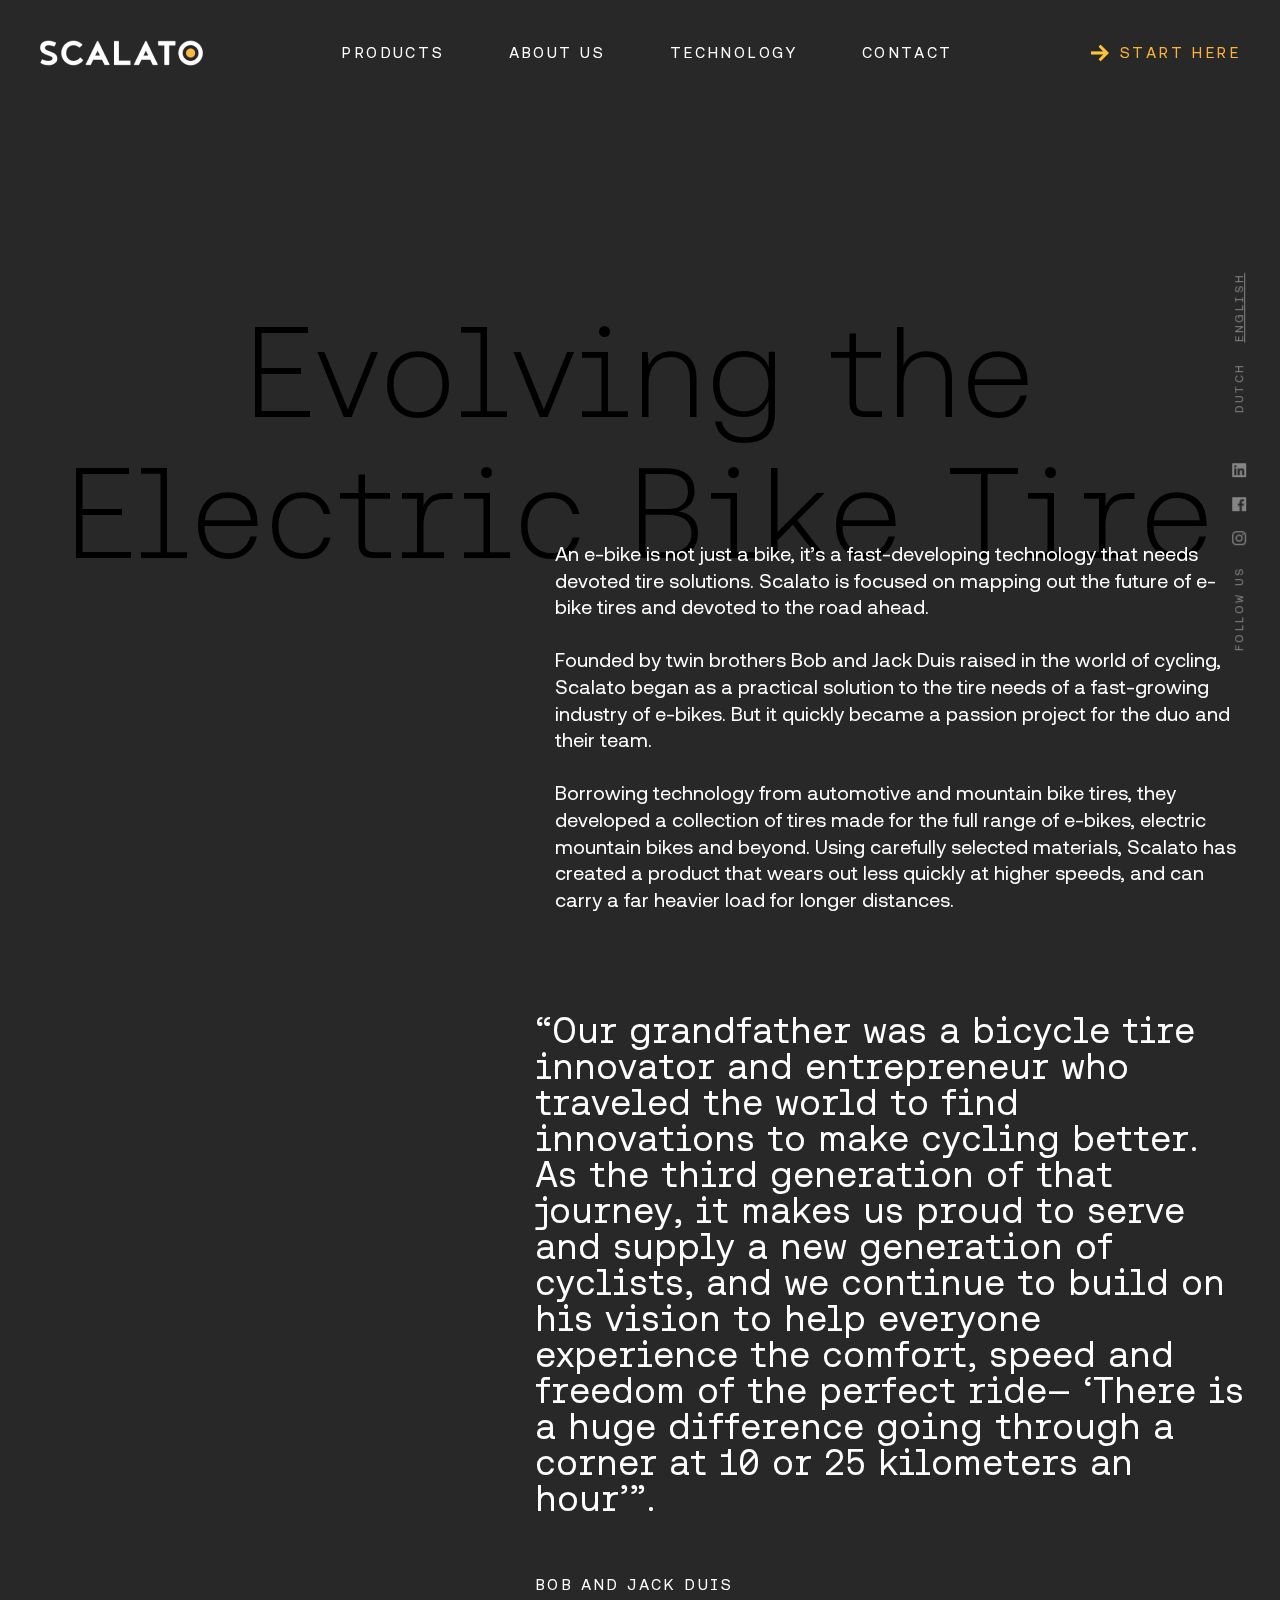
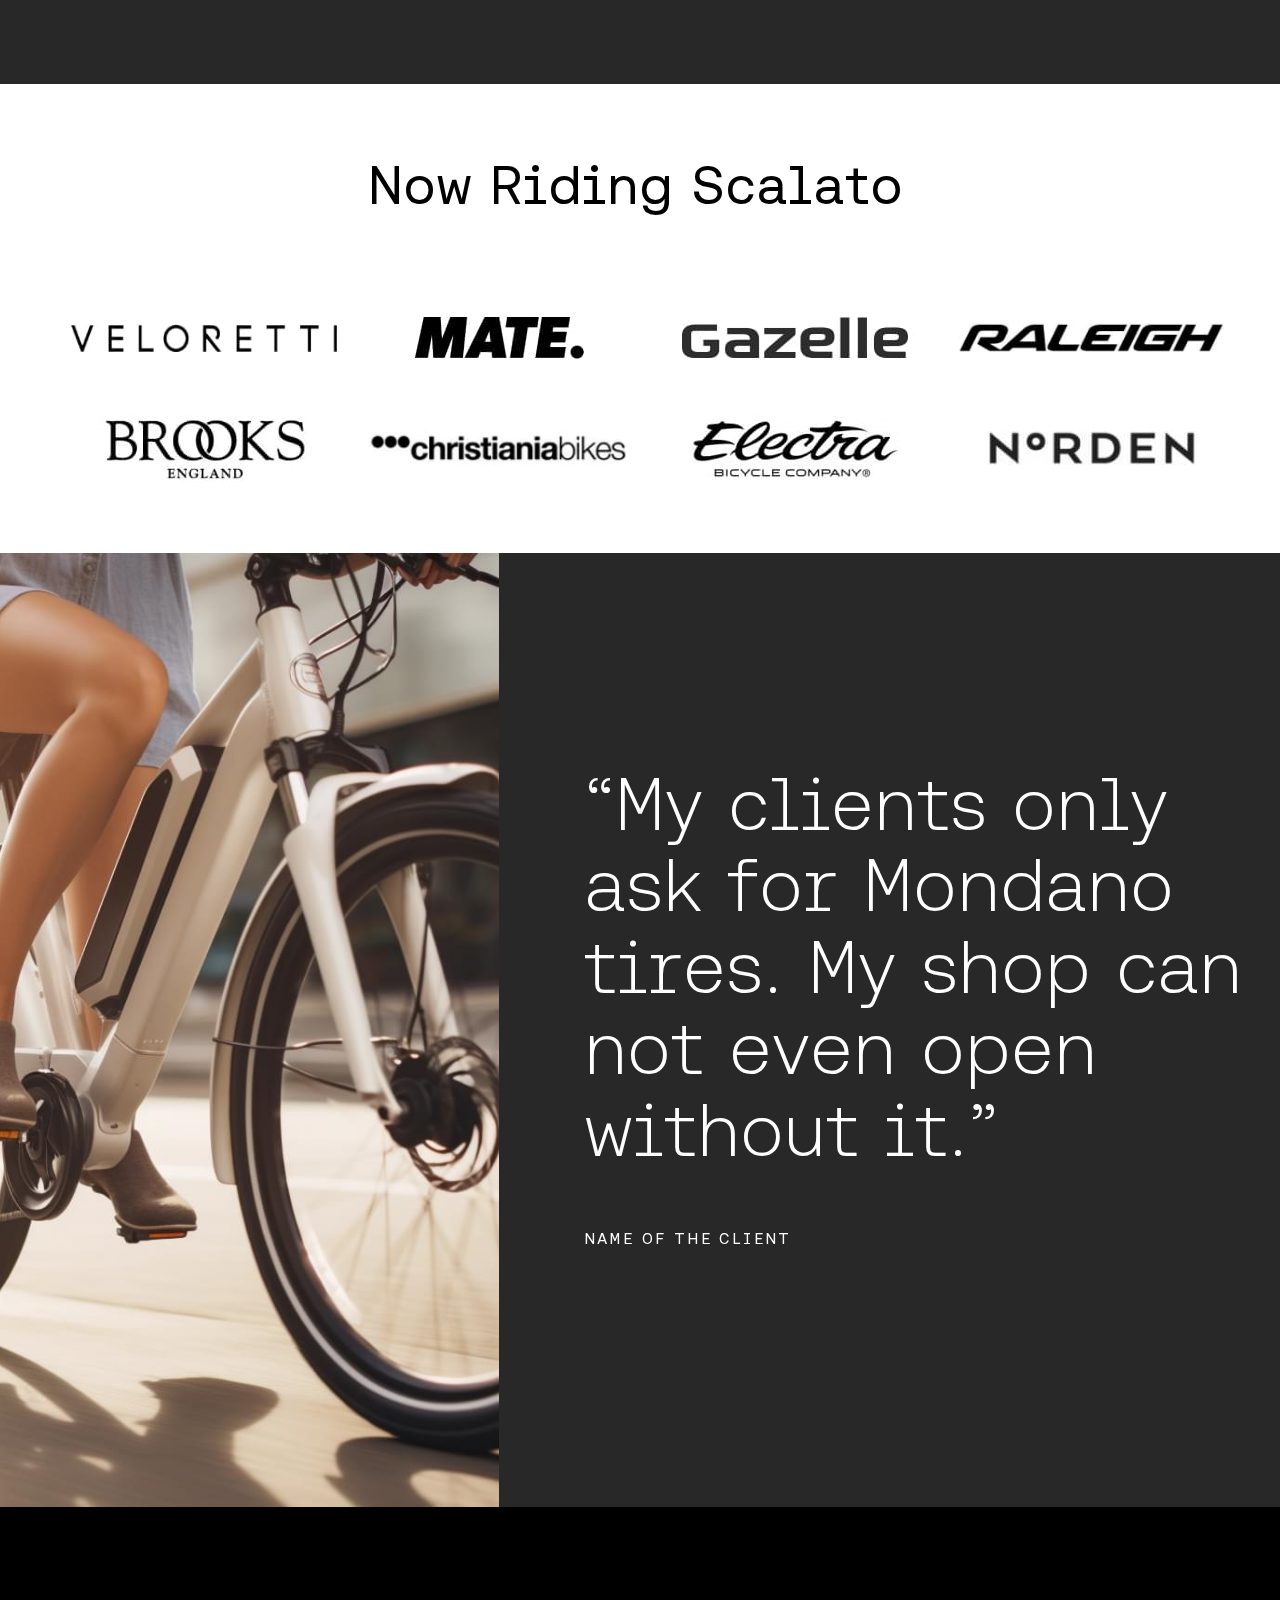
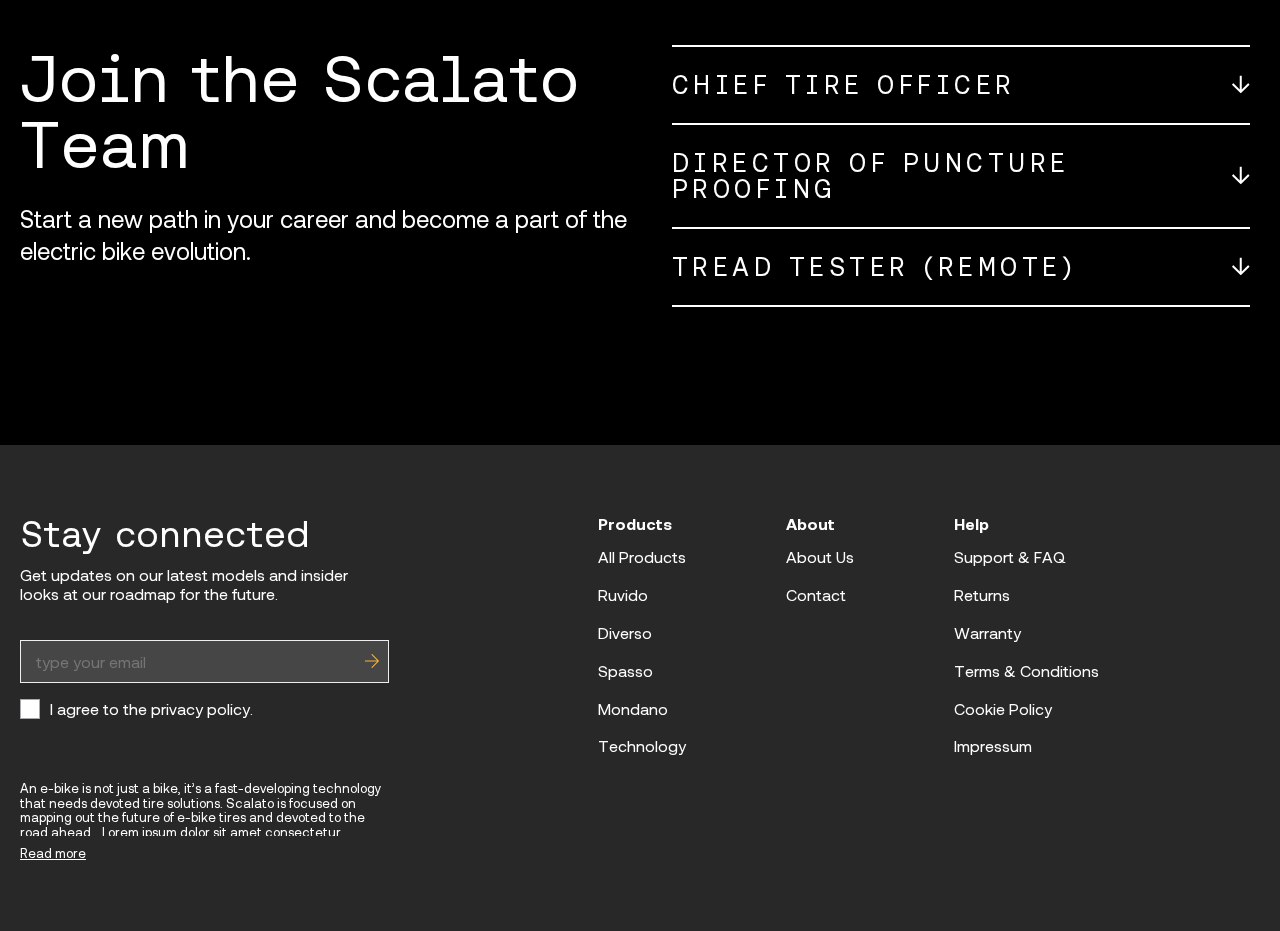
==== commit 18a2a75f: "Add files via upload" ====
--- a/about-us.html
+++ b/about-us.html
@@ -6,7 +6,7 @@
 	<meta charset="UTF-8">
 	<meta name="format-detection" content="telephone=no">
 	<!-- <style>body{opacity: 0;}</style> -->
-	<link rel="stylesheet" href="css/style.min.css?_v=20230809171415">
+	<link rel="stylesheet" href="css/style.min.css?_v=20230810140528">
 	<link rel="shortcut icon" href="favicon.ico">
 	<!-- <meta name="robots" content="noindex, nofollow"> -->
 	<meta name="viewport" content="width=device-width, initial-scale=1.0">
@@ -242,7 +242,7 @@
 		<footer class="footer">
 			<div class="footer__container">
 				<div class="footer__box">
-					<div class="footer__left">
+					<div class="footer__left" data-showmore>
 						<p class="footer__title">
 							Stay connected
 						</p>
@@ -250,26 +250,30 @@
 							Get updates on our latest models and insider looks at our roadmap for the future.
 						</p>
 						<div class="footer__inp-box">
-							<input autocomplete="off" type="text" name="form[]" data-error="Помилка" placeholder="type your email" class="input input-grey">
+							<input autocomplete="off" type="text" name="form[]" data-error="Error" placeholder="type your email" class="input input-grey">
 							<button type="submit" class="button footer-btn">
 								<img src="img/right.png" alt="">
 							</button>
 						</div>
-						<div class="request__check-box">
+						<div class="request__check-box _footer">
 							<div class="checkbox">
-								<input id="c_2" data-error="Помилка" class="checkbox__input" type="checkbox" value="1" name="form[]">
+								<input id="c_2" data-error="Error" class="checkbox__input" type="checkbox" value="1" name="form[]">
 								<label for="c_2" class="checkbox__label"><span class="checkbox__text">I agree to the
 										privacy policy.</span></label>
 							</div>
 						</div>
-						<p class="footer__privacy">
+						<p class="footer__privacy" data-showmore-content="55">
 							An e-bike is not just a bike, it’s a fast-developing technology that needs devoted tire solutions.
 							Scalato is focused on mapping out the future of e-bike tires and devoted to the road ahead…
-							<a href="#">
-								Read
-								more
-							</a>
-						</p>
+							Lorem ipsum dolor sit amet consectetur adipisicing elit. Culpa consequatur obcaecati reprehenderit
+							incidunt cupiditate quia tenetur libero asperiores possimus placeat dignissimos, iste, ad natus
+							perferendis iure et eveniet eum repellendus.
+
+						</p>
+						<button hidden data-showmore-button type="button" class="showmore__btn">
+							<span>Read more</span>
+							<span>Hide</span>
+						</button>
 					</div>
 					<div class="footer__right">
 						<div class="footer__right-item">
@@ -368,7 +372,7 @@
 			</div>
 		</footer>
 	</div>
-	<script src="js/app.min.js?_v=20230809171415"></script>
+	<script src="js/app.min.js?_v=20230810140528"></script>
 </body>
 
 </html>--- a/css/style.min.css
+++ b/css/style.min.css
@@ -1 +1 @@
-@charset "UTF-8";@font-face{font-family:Aeonik;font-display:swap;src:url(../fonts/Aeonik-Bold.woff2) format("woff2"),url(../fonts/Aeonik-Bold.woff) format("woff");font-weight:700;font-style:normal}@font-face{font-family:Aeonik;font-display:swap;src:url(../fonts/Aeonik-Light.woff2) format("woff2"),url(../fonts/Aeonik-Light.woff) format("woff");font-weight:300;font-style:normal}@font-face{font-family:Aeonik;font-display:swap;src:url(../fonts/Aeonik-Regular.woff2) format("woff2"),url(../fonts/Aeonik-Regular.woff) format("woff");font-weight:400;font-style:normal}@font-face{font-family:AeonikFono;font-display:swap;src:url(../fonts/AeonikFono-Black.woff2) format("woff2"),url(../fonts/AeonikFono-Black.woff) format("woff");font-weight:900;font-style:normal}@font-face{font-family:AeonikFono;font-display:swap;src:url(../fonts/AeonikFono-Air.woff2) format("woff2"),url(../fonts/AeonikFono-Air.woff) format("woff");font-weight:400;font-style:normal}@font-face{font-family:AeonikFono;font-display:swap;src:url(../fonts/AeonikFono-Bold.woff2) format("woff2"),url(../fonts/AeonikFono-Bold.woff) format("woff");font-weight:700;font-style:normal}@font-face{font-family:AeonikFono;font-display:swap;src:url(../fonts/AeonikFono-Light.woff2) format("woff2"),url(../fonts/AeonikFono-Light.woff) format("woff");font-weight:300;font-style:normal}@font-face{font-family:AeonikFono;font-display:swap;src:url(../fonts/AeonikFono-Medium.woff2) format("woff2"),url(../fonts/AeonikFono-Medium.woff) format("woff");font-weight:500;font-style:normal}@font-face{font-family:AeonikFono;font-display:swap;src:url(../fonts/AeonikFono-Regular.woff2) format("woff2"),url(../fonts/AeonikFono-Regular.woff) format("woff");font-weight:400;font-style:normal}@font-face{font-family:AeonikFono;font-display:swap;src:url(../fonts/AeonikFono-Thin.woff2) format("woff2"),url(../fonts/AeonikFono-Thin.woff) format("woff");font-weight:100;font-style:normal}*{padding:0;margin:0;border:0}*,:after,:before{-webkit-box-sizing:border-box;box-sizing:border-box}body,html{height:100%;min-width:320px}body{color:#000;line-height:1;font-family:AeonikFono;font-size:1rem;-ms-text-size-adjust:100%;-moz-text-size-adjust:100%;-webkit-text-size-adjust:100%;-webkit-font-smoothing:antialiased;-moz-osx-font-smoothing:grayscale}button,input,textarea{font-family:AeonikFono;font-size:inherit;line-height:inherit}button{cursor:pointer;color:inherit;background-color:transparent}a{color:inherit;text-decoration:none}ul li{list-style:none}img{vertical-align:top}h1,h2,h3,h4,h5,h6{font-weight:inherit;font-size:inherit}.lock body{overflow:hidden;-ms-touch-action:none;touch-action:none;-ms-scroll-chaining:none;overscroll-behavior:none}.wrapper{min-height:100%;display:-webkit-box;display:-ms-flexbox;display:flex;-webkit-box-orient:vertical;-webkit-box-direction:normal;-ms-flex-direction:column;flex-direction:column;overflow:hidden}@supports (overflow:clip){.wrapper{overflow:clip}}.wrapper>main{-webkit-box-flex:1;-ms-flex:1 1 auto;flex:1 1 auto}.wrapper>*{min-width:0}[class*=__container]{max-width:79.375rem;margin:0 auto;padding:0 .9375rem;padding-left:15px;padding-right:25px}.fp-init body{overflow:hidden;-ms-touch-action:none;touch-action:none;-ms-scroll-chaining:none;overscroll-behavior:none}[data-fp]{min-height:100vh}.touch [data-fp]{min-height:calc(var(--vh,1vh) * 100)}.fp-init [data-fp]{z-index:1;-ms-touch-action:none;touch-action:none;position:relative;overflow:hidden}.fp-switching [data-fp-section]{-ms-touch-action:none;touch-action:none}.fp-init [data-fp-section]{position:absolute;top:0;left:0;right:0;bottom:0;width:100%;height:100%;overflow:auto}.fp-init .cards-mode [data-fp-section],.fp-init .slider-mode [data-fp-section]{-webkit-transition:-webkit-transform .7s cubic-bezier(.55,.085,0,.99) 0s;transition:-webkit-transform .7s cubic-bezier(.55,.085,0,.99) 0s;transition:transform .7s cubic-bezier(.55,.085,0,.99) 0s;transition:transform .7s cubic-bezier(.55,.085,0,.99) 0s,-webkit-transform .7s cubic-bezier(.55,.085,0,.99) 0s}.fp-init .fade-mode [data-fp-section]{-webkit-transition:opacity .5s ease-in-out 0s,visibility .5s ease-in-out 0s;transition:opacity .5s ease-in-out 0s,visibility .5s ease-in-out 0s}.fp-bullets{position:fixed;top:50%;-webkit-transform:translate(0,-50%);-ms-transform:translate(0,-50%);transform:translate(0,-50%);right:2.5rem;max-height:100%;display:-webkit-box;display:-ms-flexbox;display:flex;-webkit-box-orient:vertical;-webkit-box-direction:normal;-ms-flex-direction:column;flex-direction:column;-ms-flex-wrap:wrap;flex-wrap:wrap;-webkit-box-align:center;-ms-flex-align:center;align-items:center;-webkit-box-pack:center;-ms-flex-pack:center;justify-content:center;z-index:2;gap:.625rem}.fp-bullets .fp-bullet{cursor:pointer;width:1.25rem;height:1.25rem;-webkit-box-flex:0;-ms-flex:0 0 1.25rem;flex:0 0 1.25rem;border-radius:.625rem;background-color:#100c46;-webkit-box-shadow:0 0 .1875rem #6257fe,0 0 1.875rem rgba(255,255,255,.8);box-shadow:0 0 .1875rem #6257fe,0 0 1.875rem rgba(255,255,255,.8);border:.0625rem solid #fff;opacity:.6;-webkit-transition:opacity .4s ease-in-out 0s,background-color .4s ease-in-out 0s,-webkit-transform .4s ease-in-out 0s,-webkit-box-shadow .4s ease-in-out 0s;transition:opacity .4s ease-in-out 0s,background-color .4s ease-in-out 0s,-webkit-transform .4s ease-in-out 0s,-webkit-box-shadow .4s ease-in-out 0s;transition:transform .4s ease-in-out 0s,opacity .4s ease-in-out 0s,background-color .4s ease-in-out 0s,box-shadow .4s ease-in-out 0s;transition:transform .4s ease-in-out 0s,opacity .4s ease-in-out 0s,background-color .4s ease-in-out 0s,box-shadow .4s ease-in-out 0s,-webkit-transform .4s ease-in-out 0s,-webkit-box-shadow .4s ease-in-out 0s}.fp-bullets .fp-bullet-active{opacity:1;background-color:#6257fe;-webkit-transform:translate3D(-.3125rem,-.125rem,0);-ms-transform:translate3D(-.3125rem,-.125rem,0);transform:translate3D(-.3125rem,-.125rem,0);-webkit-box-shadow:.3125rem .125rem .1875rem #100c46,0 0 1.875rem rgba(255,255,255,.8);box-shadow:.3125rem .125rem .1875rem #100c46,0 0 1.875rem rgba(255,255,255,.8)}[class*=-ibg]{position:relative}[class*=-ibg] img{position:absolute;width:100%;height:100%;top:0;left:0;-o-object-fit:cover;object-fit:cover}[class*=-ibg_contain] img{-o-object-fit:contain;object-fit:contain}img{max-width:100%}li,p{display:block}a{display:inline-block}summary{list-style:none}.yellow-link{display:-webkit-inline-box;display:-ms-inline-flexbox;display:inline-flex;-webkit-box-align:center;-ms-flex-align:center;align-items:center;gap:10px;color:var(--scalato-yellow,#fcb337);font-size:24px;line-height:120%;letter-spacing:2.4px;text-transform:uppercase;white-space:nowrap}.yellow-link img{height:18px;rotate:90deg}.yellow-link.posabs{position:absolute;top:50%;left:50%;-webkit-transform:translate(-50%,-50%);-ms-transform:translate(-50%,-50%);transform:translate(-50%,-50%)}.yellow-link._mob{display:none}.yellow-link.button{font-size:16px}.yellow-link.spollers__link{font-size:16px}.header{position:fixed;width:100%;left:0;top:0;padding:40px;z-index:10;background:0 0}.header._bg{background:var(--dark-grey-1,#282828)}.header._header2{background:0 0}.header._header2._bg{background:#fff}.header__box{display:-webkit-box;display:-ms-flexbox;display:flex;-webkit-box-pack:justify;-ms-flex-pack:justify;justify-content:space-between;gap:20px;-webkit-box-align:center;-ms-flex-align:center;align-items:center}.header__menu{display:-webkit-box;display:-ms-flexbox;display:flex;-webkit-box-align:center;-ms-flex-align:center;align-items:center}.header__link img{max-width:160px}.header__link.yellow-link{font-size:16px}.menu__list{display:-webkit-box;display:-ms-flexbox;display:flex;gap:85px}.menu__link{color:var(--white,#fff);text-align:center;font-size:16px;line-height:110%;letter-spacing:2.4px;text-transform:uppercase;-webkit-transition:all .3s ease 0s;transition:all .3s ease 0s}.menu__link.header2-link{color:var(--black,#000)}.menu__link:hover{text-decoration:underline;font-weight:700}html.menu-open .menu__body{display:block;left:0}.icon-menu{display:none}.footer{padding-top:70px;padding-bottom:70px;background:var(--dark-grey-1,#282828)}.footer__box{display:-webkit-box;display:-ms-flexbox;display:flex;-webkit-box-pack:justify;-ms-flex-pack:justify;justify-content:space-between;gap:30px}.footer__left{-webkit-box-flex:0;-ms-flex:0 1 30%;flex:0 1 30%}.footer__title{margin-bottom:13px;color:var(--white,#fff);font-size:37px}.footer__text{font-family:Aeonik;margin-bottom:37px;color:var(--white,#fff);font-size:16px;line-height:120%}.footer__inp-box{position:relative;margin-bottom:16px}.footer__inp-box .button{position:absolute;right:10px;top:50%;-webkit-transform:translate(0,-50%);-ms-transform:translate(0,-50%);transform:translate(0,-50%)}.footer__privacy{color:var(--white,#fff);font-family:Aeonik;font-size:13px;line-height:112%;margin-top:60px}.footer__privacy a{text-decoration-line:underline}.footer__right{font-family:Aeonik;-webkit-box-flex:0;-ms-flex:0 1 53%;flex:0 1 53%;display:-webkit-box;display:-ms-flexbox;display:flex;gap:100px}.footer__subtitle{color:var(--white,#fff);font-size:16px;font-weight:700;line-height:112%;margin-bottom:15px}.footer__list-item{color:var(--white,#fff);font-size:16px;font-weight:400;line-height:112%;margin-bottom:20px}.checkbox__text{color:#fff}.secmain{position:relative;color:var(--white,#fff)}.secmain__bg{position:absolute;width:100%;height:110%;left:0;top:0;background:url(../img/01.jpg) right center no-repeat;background-size:cover;z-index:-1}.secmain__container{padding-top:315px;padding-bottom:164px}.secmain__title{font-size:93px;font-weight:300;line-height:110%;max-width:570px;margin-bottom:17px}.secmain__text{font-family:Aeonik;margin-bottom:62px;font-size:20px;line-height:133%;max-width:370px}.secmain__link{font-size:24px}.secmain__bg-2{background:url(../img/02.jpg) center center no-repeat;background-size:cover;height:500px}.secmain .swiper{height:100%;max-height:904px;position:relative}.secmain .secmain__slide{position:relative}.secmain .swiper-slide{width:100%}.secmain .swiper-pagination{position:absolute;bottom:70px;left:50%;-webkit-transform:translate(-50%,0);-ms-transform:translate(-50%,0);transform:translate(-50%,0);display:-webkit-box;display:-ms-flexbox;display:flex;-webkit-box-orient:vertical;-webkit-box-direction:normal;-ms-flex-direction:column;flex-direction:column;gap:10px}.secmain .swiper-pagination-bullet{width:5px;height:5px;border-radius:50%;background:#615f60}.secmain .swiper-pagination-bullet.swiper-pagination-bullet-active{background:#fff}.secmain .secmain__full-box{height:100%}.photo{height:460px;position:relative}.photo img{position:absolute;left:0;height:0;width:100%;height:100%;-o-object-fit:cover;object-fit:cover}.now{padding-top:70px;padding-bottom:70px;color:var(--black,#000)}.now__title{text-align:center;font-size:54px;font-style:normal;font-weight:400;line-height:normal;margin-bottom:97px}.now__list{padding-left:50px;padding-right:25px;display:-webkit-box;display:-ms-flexbox;display:flex;-webkit-box-align:center;-ms-flex-align:center;align-items:center;-webkit-box-pack:center;-ms-flex-pack:center;justify-content:center;-ms-flex-wrap:wrap;flex-wrap:wrap;gap:30px;row-gap:50px}.now__list-item{-webkit-box-flex:0;-ms-flex:0 1 23%;flex:0 1 23%;text-align:center}.spec{position:relative;color:var(--white,#fff)}.spec__bg{position:absolute;width:100%;height:100%;left:0;top:0;background:url(../img/11.jpg) center center no-repeat;background-size:cover;z-index:-1}.spec__box{padding-top:226px;padding-bottom:226px}.spec__item{text-align:right;margin-bottom:75px}.spec__item:last-child{margin-bottom:0}.spec__title{margin-bottom:15px;font-size:50px;letter-spacing:7.5px;display:inline-block;position:relative}.spec__title span{color:var(--white,#fff);font-size:100px}.spec__title._first::before{content:"";position:absolute;width:190px;height:2px;top:50%;-webkit-transform:translate(0,-50%);-ms-transform:translate(0,-50%);transform:translate(0,-50%);left:-80%;background:url(../img/Line.svg) center center no-repeat;background-size:cover}.spec__title._second::before{content:"";position:absolute;width:130px;height:2px;top:50%;-webkit-transform:translate(0,-50%);-ms-transform:translate(0,-50%);transform:translate(0,-50%);left:-50%;background:url(../img/Line.svg) center center no-repeat;background-size:cover}.spec__title._third::before{content:"";position:absolute;width:150px;height:2px;top:50%;-webkit-transform:translate(0,-50%);-ms-transform:translate(0,-50%);transform:translate(0,-50%);left:-60%;background:url(../img/Line.svg) center center no-repeat;background-size:cover}.spec__small{font-size:30px}.spec2{background:var(--dark-grey-1,#282828);padding-bottom:95px}.spec2__list{margin-bottom:90px}.spec2__list-list{margin-bottom:20px;display:-webkit-box;display:-ms-flexbox;display:flex;-webkit-box-pack:center;-ms-flex-pack:center;justify-content:center;gap:20px}.spec2__list-item{-webkit-box-flex:0;-ms-flex:0 1 49%;flex:0 1 49%}.spec2__link-box{text-align:center}.spec2__link{margin:0 auto}.our{padding-top:76px;padding-bottom:140px;color:var(--black,#000)}.our.our-tires{padding-top:180px;padding-bottom:80px}.our__title{margin-bottom:77px;text-align:center;font-size:54px}.our__list{padding-left:40px;padding-right:40px;display:-webkit-box;display:-ms-flexbox;display:flex;-ms-flex-wrap:wrap;flex-wrap:wrap;-webkit-box-pack:justify;-ms-flex-pack:justify;justify-content:space-between;gap:20px;margin-bottom:70px}.our__list.swiper{padding-left:0;padding-right:0}.our__list-item{-webkit-box-flex:0;-ms-flex:0 1 48%;flex:0 1 48%}.our__list-item._three{-webkit-box-flex:0;-ms-flex:0 1 31%;flex:0 1 31%}.our__link{position:relative;height:560px;display:block;padding:18px 20px}.our__link:hover .our__link-hover{opacity:1}.our__link._three{height:500px}.our__link-box{display:-webkit-box;display:-ms-flexbox;display:flex;-webkit-box-orient:vertical;-webkit-box-direction:normal;-ms-flex-direction:column;flex-direction:column;-webkit-box-pack:justify;-ms-flex-pack:justify;justify-content:space-between;height:100%}.our__img{position:absolute;width:100%;height:100%;left:0;top:0;-o-object-fit:cover;object-fit:cover;z-index:-1;background:var(--offwhite,#f0f1f3)}.our__link-title{font-size:30px;line-height:100%;letter-spacing:4.5px;text-transform:uppercase}.our__link-text{max-width:147px;font-size:16px;line-height:110%;letter-spacing:2.4px;text-transform:uppercase}.our__link-hover{display:block;height:100%;width:100%;left:0;overflow:auto;z-index:5;position:absolute;top:0;-webkit-transition:all .4s;transition:all .4s;opacity:0}.our__img-link{position:absolute;width:100%;height:100%;left:0;top:0;-o-object-fit:cover;object-fit:cover;z-index:-1}.our__img-hover{height:100%;width:100%;-o-object-fit:cover;object-fit:cover}.our__img-center{position:absolute;left:50%;top:50%;-webkit-transform:translate(-50%,-50%);-ms-transform:translate(-50%,-50%);transform:translate(-50%,-50%)}.our__img-see{text-align:center}.our .swiper-pagination{margin-top:30px;display:-webkit-box;display:-ms-flexbox;display:flex;-webkit-box-pack:center;-ms-flex-pack:center;justify-content:center;gap:20px;width:100%}.our .swiper-pagination .swiper-pagination-bullet{width:8px;height:8px;background:grey;border-radius:50%;cursor:pointer}.our .swiper-pagination .swiper-pagination-bullet.swiper-pagination-bullet-active{background:#000}.specific{color:var(--white,#fff);position:relative}.specific__bg{position:absolute;background:url(../img/33.png) 0 bottom no-repeat;background-size:contain;left:80px;bottom:0;height:70%;width:70%;max-width:1444px;z-index:-1}.specific__black{position:absolute;background:var(--black,#000);left:0;bottom:0;height:100%;width:100%;z-index:-2}.specific__block{padding-top:63px;padding-bottom:383px;max-width:400px;margin:0 0 0 auto}.specific__box{margin-bottom:30px}.specific__title{font-size:37px;line-height:120%;margin-bottom:12px}.specific__text{font-family:Aeonik;font-size:18px;line-height:120%}.specific__right{margin-top:70px}.checkbox{position:relative}.checkbox:not(:last-child){margin-bottom:.3125em}.checkbox__input{position:absolute;width:0;height:0;opacity:0}.checkbox__input:focus-visible+.checkbox__label:before{-webkit-box-shadow:0 0 5px #000;box-shadow:0 0 5px #000}.checkbox__input:checked+.checkbox__label:before{background:url(../img/check.jpg) center center no-repeat;background-size:cover}.checkbox__label{cursor:pointer;display:-webkit-inline-box;display:-ms-inline-flexbox;display:inline-flex;position:relative;gap:10px}.checkbox__label:before{content:"";-ms-flex-item-align:start;align-self:flex-start;-webkit-box-flex:0;-ms-flex:0 0 20px;flex:0 0 20px;width:20px;height:20px;border:1px solid #a7a9ac;background-color:#fff}.checkbox__text{-ms-flex-item-align:center;-ms-grid-row-align:center;align-self:center;font-family:Aeonik}.checkbox__text._black{color:var(--black,#000)}input[type=email],input[type=tel],input[type=text],textarea{-webkit-appearance:none;-moz-appearance:none;appearance:none}.input{outline:0;border-radius:0!important;width:100%;display:block;padding:11px 15px;border:1px solid #eee;border-radius:2px;font-family:Aeonik}.input.input-grey{background:var(--dark-grey-2,#464646);color:#fff}.input[placeholder]:not([data-placeholder-nohiden])::-webkit-input-placeholder{-webkit-transition:opacity .3s;transition:opacity .3s}.input[placeholder]:not([data-placeholder-nohiden])::-moz-placeholder{-moz-transition:opacity .3s;transition:opacity .3s}.input[placeholder]:not([data-placeholder-nohiden]):-ms-input-placeholder{-ms-transition:opacity .3s;transition:opacity .3s}.input[placeholder]:not([data-placeholder-nohiden])::-ms-input-placeholder{-ms-transition:opacity .3s;transition:opacity .3s}.input[placeholder]:not([data-placeholder-nohiden])::placeholder{-webkit-transition:opacity .3s;transition:opacity .3s}.input[placeholder]:not([data-placeholder-nohiden]):focus::-webkit-input-placeholder{opacity:0}.input[placeholder]:not([data-placeholder-nohiden]):focus::-moz-placeholder{opacity:0}.input[placeholder]:not([data-placeholder-nohiden]):focus:-ms-input-placeholder{opacity:0}.input[placeholder]:not([data-placeholder-nohiden]):focus::-ms-input-placeholder{opacity:0}.input[placeholder]:not([data-placeholder-nohiden]):focus::placeholder{opacity:0}textarea.input{resize:none;padding:11px 15px;height:230px}.request{padding-top:231px;padding-bottom:171px;background:var(--black,#000);color:var(--white,#fff)}.request__box{display:-webkit-box;display:-ms-flexbox;display:flex;-webkit-box-pack:justify;-ms-flex-pack:justify;justify-content:space-between;gap:30px}.request__about{-webkit-box-flex:0;-ms-flex:0 1 32%;flex:0 1 32%}.request__title{margin-bottom:20px;font-size:75px;font-weight:300;line-height:110%}.request__text{font-family:Aeonik;font-size:23px;line-height:133%}.request__form{padding-top:20px;-webkit-box-flex:0;-ms-flex:0 1 57%;flex:0 1 57%;text-align:right}.request__inp-box{margin:0 0 0 auto;margin-bottom:20px;position:relative}.request__inp-box .input{max-width:655px}.request__btn-box{position:absolute;bottom:10px;right:80px}.request__check-box{margin-bottom:16px}.checkbox{text-align:left}.checkbox__label{font-size:16px;line-height:112%}.req{background:url(../img/17.jpg) 50% 50% no-repeat;background-size:cover;color:var(--black,#000)}.req__box{display:-webkit-box;display:-ms-flexbox;display:flex;-webkit-box-pack:justify;-ms-flex-pack:justify;justify-content:space-between}.req__texts{padding-top:260px;padding-bottom:230px;max-width:346px}.req__title{margin-bottom:18px;font-size:54px}.req__text{margin-bottom:56px;font-family:Aeonik;font-size:20px;line-height:120%}.materials{padding-top:320px;padding-bottom:264px;background:var(--black,#000);color:var(--dark-grey-1,#282828)}.materials__title{text-align:center;font-size:10vw;font-style:normal;font-weight:300;line-height:110%}.techno{color:var(--white,#fff)}.techno__block{position:relative;padding-top:715px;padding-bottom:174px}.techno__bg1{background:url(../img/21.jpg) center center no-repeat;background-size:cover;position:absolute;width:100%;height:100%;left:0;top:0;z-index:-1}.techno__container._right{text-align:right}.techno__container._right .techno__title{margin-left:auto;margin-right:0}.techno__container._right .techno__text{margin-left:auto;margin-right:0}.techno__title{margin-bottom:18px;font-size:54px;max-width:400px}.techno__title._first{position:relative}.techno__title._first::before{content:"";position:absolute;width:190px;height:2px;top:50%;-webkit-transform:translate(0,-50%);-ms-transform:translate(0,-50%);transform:translate(0,-50%);right:-80%;background:url(../img/Line.svg) center center no-repeat;background-size:cover}.techno__title._second{position:relative}.techno__title._second::before{content:"";position:absolute;width:370px;height:2px;top:50%;-webkit-transform:translate(0,-50%);-ms-transform:translate(0,-50%);transform:translate(0,-50%);right:110%;background:url(../img/Line3.svg) center center no-repeat;background-size:cover}.techno__text{max-width:505px;font-family:Aeonik;font-size:18px;line-height:120%}.techno__bg2{background:url(../img/20.jpg) center center no-repeat;background-size:cover;position:absolute;width:100%;height:100%;left:0;top:0;z-index:-1}.techno__bg3{background:url(../img/21.jpg) center center no-repeat;background-size:cover;position:absolute;width:100%;height:100%;left:0;top:0;z-index:-1}.aboutmain{padding-top:520px;padding-bottom:120px;position:relative;background:var(--offwhite,#f0f1f3);color:var(--black,#000)}.aboutmain__bg{position:absolute;top:400px;color:var(--white,#fff);text-align:center;font-size:10vw;font-weight:300;line-height:110%;left:50%;-webkit-transform:translate(-50%,0);-ms-transform:translate(-50%,0);transform:translate(-50%,0);width:100%}.aboutmain__box{display:-webkit-box;display:-ms-flexbox;display:flex;-webkit-box-pack:justify;-ms-flex-pack:justify;justify-content:space-between;z-index:2;-webkit-box-align:end;-ms-flex-align:end;align-items:end;gap:30px}.aboutmain__content{-webkit-box-flex:0;-ms-flex:0 1 32%;flex:0 1 32%;z-index:2}.aboutmain__title{font-size:12px;line-height:200%;letter-spacing:2.4px;text-decoration-line:underline;text-transform:uppercase;margin-bottom:15px}.aboutmain__text{font-size:16px;line-height:200%;letter-spacing:2.4px;text-transform:uppercase;margin-bottom:15px}.aboutmain__text:last-child{margin-bottom:0}.aboutmain__form-text{z-index:2;margin-bottom:48px;text-align:left;font-family:Aeonik;font-size:24px;font-weight:400;line-height:130%;position:relative}.aboutmain__form-text a{text-decoration-line:underline}.find{padding-top:138px;padding-bottom:138px;background:var(--black,#000);color:var(--white,#fff)}.find__box{display:-webkit-box;display:-ms-flexbox;display:flex;-webkit-box-pack:justify;-ms-flex-pack:justify;justify-content:space-between;gap:30px}.find__left{-webkit-box-flex:0;-ms-flex:0 1 50%;flex:0 1 50%}.find__left._small{-webkit-box-flex:0;-ms-flex:0 1 31%;flex:0 1 31%}.find__title{margin-bottom:26px;font-size:66px;line-height:100%}.find__title._small{font-size:28px}.find__text{font-family:Aeonik;font-size:24px;line-height:133%}.find__text._small{font-size:18px}.find__right{-webkit-box-flex:0;-ms-flex:0 1 47%;flex:0 1 47%}.find__right._big{-webkit-box-flex:0;-ms-flex:0 1 60%;flex:0 1 60%}.spollers._specs{-webkit-box-flex:0;-ms-flex:0 1 41%;flex:0 1 41%}.spollers__item:last-child .spollers__title{border-bottom:2px solid #fff}.spollers__item:last-child .spollers__title._specs{border-bottom:2px solid #000}.spollers__title{cursor:pointer;padding:25px 0;border-top:2px solid #fff;color:var(--white,#fff);font-size:26px;font-weight:400;line-height:100%;letter-spacing:4.5px;text-transform:uppercase;display:-webkit-box;display:-ms-flexbox;display:flex;-webkit-box-align:center;-ms-flex-align:center;align-items:center;-webkit-box-pack:justify;-ms-flex-pack:justify;justify-content:space-between;gap:30px;list-style:none}.spollers__title img{-webkit-transition:all .3s ease 0s;transition:all .3s ease 0s;rotate:180deg}.spollers__title._spoller-active img{rotate:0deg}.spollers__title._specs{border-top:2px solid #000;color:var(--black,#000)}.spollers__body{font-family:Aeonik;display:-webkit-box;display:-ms-flexbox;display:flex;-webkit-box-pack:justify;-ms-flex-pack:justify;justify-content:space-between;-ms-flex-wrap:wrap;flex-wrap:wrap;gap:30px;padding-bottom:60px;padding-top:30px}.spollers__body._specs{display:block}.spollers__body-item{-webkit-box-flex:0;-ms-flex:0 1 45%;flex:0 1 45%}.spollers__body-title{margin-bottom:17px;font-size:16px;font-weight:400;line-height:110%;letter-spacing:2.4px;text-transform:uppercase}.spollers__body-text{font-size:18px;font-weight:400;line-height:120%}.evolve{background:var(--dark-grey-1,#282828);color:var(--white,#fff);padding-top:540px;padding-bottom:30px;position:relative}.evolve__bg{position:absolute;z-index:0;top:300px;left:0;color:var(--black,#000);text-align:center;font-size:10vw;font-weight:300;line-height:110%;width:100%}.evolve__text{position:relative;z-index:2;font-family:Aeonik;font-size:20px;font-weight:400;line-height:133%;margin-bottom:60px;max-width:695px}.evolve__text._right{margin:0 0 100px auto}.evolve__box{position:relative;z-index:2;display:-webkit-box;display:-ms-flexbox;display:flex;gap:125px;margin-bottom:77px}.evolve__item{-webkit-box-flex:0;-ms-flex:0 1 31%;flex:0 1 31%}.evolve__item-img{height:500px;position:relative;margin-bottom:20px}.evolve__item-img img{position:absolute;left:0;top:0;width:100%;height:100%;-o-object-fit:cover;object-fit:cover}.evolve__item-name{font-size:30px;line-height:100%;letter-spacing:4.5px;text-transform:uppercase;margin-bottom:6px}.evolve__item-job{font-size:16px;line-height:112%}.evolve__large{position:relative;z-index:2;margin-bottom:35px;font-size:36px;max-width:715px}.evolve__large._right{margin:0 0 60px auto}.evolve__name{position:relative;z-index:2;font-size:16px;line-height:110%;letter-spacing:2.4px;text-transform:uppercase;max-width:715px}.evolve__name._right{margin:0 0 60px auto}.clients{background:var(--dark-grey-1,#282828);color:var(--white,#fff)}.clients__box{display:-webkit-box;display:-ms-flexbox;display:flex;gap:85px}.clients__bg{position:relative;width:40%;height:954px}.clients__bg img{position:absolute;left:0;top:0;width:100%;height:100%;-o-object-fit:cover;object-fit:cover}.clients__content{padding-top:210px;padding-bottom:250px}.clients__title{margin-bottom:60px;font-size:74px;font-weight:300;line-height:110%;max-width:715px;padding-right:30px}.clients__text{font-size:16px;line-height:110%;letter-spacing:2.4px;text-transform:uppercase}.product{background:var(--dark-grey-1,#282828);color:var(--white,#fff);position:relative}.product__bg{position:absolute;width:80%;height:90%;left:0;top:0;background:url(../img/34.png) left top no-repeat;background-size:contain}.product__top{display:-webkit-box;display:-ms-flexbox;display:flex;gap:30px;-webkit-box-align:center;-ms-flex-align:center;align-items:center;margin-bottom:30px}.product__slider2{width:50%;margin:auto 0 0 0}.product__top-box{padding-top:436px;padding-bottom:117px;max-width:505px;margin:0 0 0 auto;position:relative;z-index:2}.product__top-right{position:relative}.product__city{color:var(--black,#000);text-align:center;font-size:12px;line-height:200%;letter-spacing:2.4px;text-transform:uppercase;padding:5px 10px;background:#fff;display:inline-block}.product__name{margin-bottom:14px;font-size:90px;font-weight:300;line-height:110%}.product__about{font-family:Aeonik;margin-bottom:53px;font-size:24px;line-height:133%}.product__bottom{display:-webkit-box;display:-ms-flexbox;display:flex;-webkit-box-pack:justify;-ms-flex-pack:justify;justify-content:space-between;-webkit-box-align:center;-ms-flex-align:center;align-items:center;padding-bottom:97px}.product__bottom-left{width:47%;display:-webkit-box;display:-ms-flexbox;display:flex;-webkit-box-pack:justify;-ms-flex-pack:justify;justify-content:space-between;gap:20px}.product__item{-webkit-box-flex:0;-ms-flex:0 1 30%;flex:0 1 30%}.product__subtitle{margin-bottom:7px;font-size:12px;font-weight:700;line-height:200%;letter-spacing:2.4px;text-transform:uppercase}.product__text{font-size:16px;line-height:112%}.pluses{background:var(--dark-grey-1,#282828);color:var(--white,#fff)}.pluses__box{padding-top:120px;padding-bottom:120px;display:-webkit-box;display:-ms-flexbox;display:flex;-webkit-box-pack:justify;-ms-flex-pack:justify;justify-content:space-between;gap:30px}.pluses__item{-webkit-box-flex:0;-ms-flex:0 1 23%;flex:0 1 23%}.pluses__item-number{margin-bottom:10px;font-size:16px;line-height:110%;letter-spacing:2.4px;text-transform:uppercase}.pluses__item-title{margin-bottom:12px;font-size:40px}.pluses__item-text{font-family:Aeonik;font-size:18px;font-weight:400;line-height:120%}.plus{padding-top:40px;padding-bottom:40px;background:var(--black,#000);color:var(--white,#fff)}.plus__box{display:-webkit-box;display:-ms-flexbox;display:flex;-webkit-box-pack:justify;-ms-flex-pack:justify;justify-content:space-between;-webkit-box-align:center;-ms-flex-align:center;align-items:center;gap:30px}.plus__item{-webkit-box-flex:0;-ms-flex:0 1 23%;flex:0 1 23%;-webkit-box-align:center;-ms-flex-align:center;align-items:center;gap:10px;display:-webkit-box;display:-ms-flexbox;display:flex}.plus__text{font-size:16px;line-height:110%;letter-spacing:2.4px;text-transform:uppercase}.wheels{color:var(--white,#fff)}.wheels__box{display:-webkit-box;display:-ms-flexbox;display:flex;-webkit-box-align:center;-ms-flex-align:center;align-items:center;background:var(--dark-grey-1,#282828)}.wheels__box._line2{position:relative}.wheels__box._line2::before{content:"";position:absolute;background:url(../img/Line2.svg) center center no-repeat;background-size:cover;width:400px;top:180px;left:50%;-webkit-transform:translate(-50%,0);-ms-transform:translate(-50%,0);transform:translate(-50%,0);height:2px}.wheels__box._line3{position:relative}.wheels__box._line3::before{content:"";position:absolute;background:url(../img/Line3.svg) center center no-repeat;background-size:cover;width:400px;top:180px;left:50%;-webkit-transform:translate(-50%,0);-ms-transform:translate(-50%,0);transform:translate(-50%,0);height:2px}.wheels__grey{-webkit-box-flex:0;-ms-flex:0 1 50%;flex:0 1 50%;height:100%}.wheels__title{font-size:54px;margin:0 auto;margin-bottom:28px;max-width:400px}.wheels__text{max-width:400px;font-size:18px;line-height:120%;margin:0 auto}.wheels__img-box{-webkit-box-flex:0;-ms-flex:0 1 50%;flex:0 1 50%}.specs{padding-top:120px;padding-bottom:120px;background:#d9d9d9}.specs__box{display:-webkit-box;display:-ms-flexbox;display:flex;-webkit-box-pack:justify;-ms-flex-pack:justify;justify-content:space-between;gap:30px}.specs__img-box{-webkit-box-flex:0;-ms-flex:0 1 51%;flex:0 1 51%;text-align:center}.spollers__specs-item{display:-webkit-box;display:-ms-flexbox;display:flex;-webkit-box-pack:justify;-ms-flex-pack:justify;justify-content:space-between;width:100%;gap:20px}.spollers__specs-text{font-size:18px;line-height:160%;min-width:170px}.spollers__specs-text:last-child{text-align:right}.info{position:fixed;right:-160px;top:50%;-webkit-transform:translate(0,-50%);-ms-transform:translate(0,-50%);transform:translate(0,-50%);display:-webkit-box;display:-ms-flexbox;display:flex;-webkit-box-align:center;-ms-flex-align:center;align-items:center;rotate:-90deg;gap:50px;color:var(--light-grey,#adadad);font-size:12px;line-height:200%;letter-spacing:2.4px;text-transform:uppercase;z-index:10;mix-blend-mode:difference}.info__item{display:-webkit-box;display:-ms-flexbox;display:flex;gap:20px;-webkit-box-align:center;-ms-flex-align:center;align-items:center}.info__text._active{text-decoration:underline}.info__link{text-align:center;display:-webkit-box;display:-ms-flexbox;display:flex;-webkit-box-pack:center;-ms-flex-pack:center;justify-content:center}.info__link img{rotate:90deg}.privacy{padding-top:220px;padding-bottom:120px;color:var(--black,#000);background:var(--offwhite,#f0f1f3)}.privacy__box{display:-webkit-box;display:-ms-flexbox;display:flex;-webkit-box-pack:justify;-ms-flex-pack:justify;justify-content:space-between;-ms-flex-wrap:wrap;flex-wrap:wrap;gap:50px}.privacy__title{font-size:80px;font-style:normal;font-weight:300;line-height:110%;max-width:285px;-webkit-box-flex:0;-ms-flex:0 1 22%;flex:0 1 22%}.privacy__text{font-family:Aeonik;-webkit-box-flex:0;-ms-flex:0 1 64%;flex:0 1 64%;font-size:24px;line-height:133%}.swiper{overflow:hidden}.swiper-initialized{-ms-touch-action:pan-y;touch-action:pan-y}.swiper-wrapper{width:100%;height:100%;-webkit-box-sizing:content-box;box-sizing:content-box;display:-webkit-box;display:-ms-flexbox;display:flex;position:relative}.swiper-vertical .swiper-wrapper{-webkit-box-orient:vertical;-webkit-box-direction:normal;-ms-flex-direction:column;flex-direction:column}.swiper-autoheight .swiper-wrapper{-webkit-box-align:start;-ms-flex-align:start;align-items:flex-start}.swiper-initialized .swiper-slide{-ms-flex-negative:0;flex-shrink:0}.swiper-android .swiper-slide,.swiper-android .swiper-wrapper{-webkit-transform:translate3d(0,0,0);transform:translate3d(0,0,0)}.swiper-button-lock{display:none!important}@media (max-width:79.375em){.fp-bullets{right:1.25rem}}@media (max-width:61.99875em){.header__link{display:none}.menu__body{position:fixed;width:100%;height:100%;top:0;left:-100%;overflow:auto;z-index:4;background:#000;-webkit-transition:left .3s ease 0s;transition:left .3s ease 0s}.menu__list{-webkit-box-orient:vertical;-webkit-box-direction:normal;-ms-flex-direction:column;flex-direction:column;padding:150px 20px 20px 20px;-webkit-box-align:center;-ms-flex-align:center;align-items:center;gap:50px}.menu__link.header2-link{color:#fff}.icon-menu{display:block;position:relative;width:1.875rem;height:1.125rem;z-index:5}.icon-menu._white span,.icon-menu._white::after,.icon-menu._white::before{content:"";-webkit-transition:all .3s ease 0s;transition:all .3s ease 0s;right:0;position:absolute;width:100%;height:.125rem;background-color:#fff}.icon-menu span,.icon-menu::after,.icon-menu::before{content:"";-webkit-transition:all .3s ease 0s;transition:all .3s ease 0s;right:0;position:absolute;width:100%;height:.125rem;background-color:#000}.icon-menu::before{top:0}.icon-menu::after{bottom:0}.icon-menu span{top:calc(50% - .0625rem)}.menu-open .icon-menu span{width:0}.menu-open .icon-menu::before{top:calc(50% - .0625rem);-webkit-transform:rotate(-45deg);-ms-transform:rotate(-45deg);transform:rotate(-45deg);background-color:#fff}.menu-open .icon-menu::after{bottom:calc(50% - .0625rem);-webkit-transform:rotate(45deg);-ms-transform:rotate(45deg);transform:rotate(45deg);background-color:#fff}.footer__box{-ms-flex-wrap:wrap;flex-wrap:wrap}.footer__left{-webkit-box-flex:1;-ms-flex:1 1 100%;flex:1 1 100%;-webkit-box-ordinal-group:2;-ms-flex-order:1;order:1}.footer__right{-webkit-box-flex:1;-ms-flex:1 1 100%;flex:1 1 100%;gap:20px;-webkit-box-ordinal-group:2;-ms-flex-order:1;order:1;margin-top:50px}.spec__item{text-align:center}.spec__title._first::before{display:none}.spec__title._second::before{display:none}.spec__title._third::before{display:none}.our__list-item._three{-webkit-box-flex:1;-ms-flex:1 1 100%;flex:1 1 100%}.specific__block{margin:0}.req__box{-ms-flex-wrap:wrap;flex-wrap:wrap}.techno__title._first::before{display:none}.techno__title._second::before{display:none}.spollers._specs{-webkit-box-flex:1;-ms-flex:1 1 100%;flex:1 1 100%}.evolve__box{-webkit-box-pack:justify;-ms-flex-pack:justify;justify-content:space-between}.evolve__item{-webkit-box-flex:0;-ms-flex:0 1 48%;flex:0 1 48%}.clients__box{gap:30px;-ms-flex-wrap:wrap;flex-wrap:wrap}.clients__bg{width:100%}.clients__content{padding-top:20px;padding-left:15px;padding-right:25px}.product__top{-ms-flex-wrap:wrap;flex-wrap:wrap}.product__slider2{width:100%;-webkit-box-ordinal-group:2;-ms-flex-order:1;order:1}.product__top-box{padding-left:15px}.product__bottom{-ms-flex-wrap:wrap;flex-wrap:wrap;gap:30px}.product__bottom-left{width:100%}.pluses__box{-ms-flex-wrap:wrap;flex-wrap:wrap}.pluses__item{-webkit-box-flex:0;-ms-flex:0 1 48%;flex:0 1 48%}.plus__box{-ms-flex-wrap:wrap;flex-wrap:wrap;-webkit-box-pack:center;-ms-flex-pack:center;justify-content:center;-webkit-box-align:center;-ms-flex-align:center;align-items:center}.plus__item{-webkit-box-flex:0;-ms-flex:0 1 47%;flex:0 1 47%;-webkit-box-pack:center;-ms-flex-pack:center;justify-content:center}.wheels__box._line2::before{display:none}.wheels__box._line3::before{display:none}.wheels__box{-ms-flex-wrap:wrap;flex-wrap:wrap;gap:50px}.wheels__grey{-webkit-box-flex:1;-ms-flex:1 1 100%;flex:1 1 100%;padding-top:50px;padding-bottom:50px;-webkit-box-ordinal-group:0;-ms-flex-order:-1;order:-1;padding-left:15px;padding-right:15px}.wheels__img-box{-webkit-box-flex:1;-ms-flex:1 1 100%;flex:1 1 100%}.specs__box{-ms-flex-wrap:wrap;flex-wrap:wrap}.specs__img-box{-webkit-box-flex:1;-ms-flex:1 1 100%;flex:1 1 100%}.privacy__title{font-size:54px;-webkit-box-flex:1;-ms-flex:1 1 100%;flex:1 1 100%;max-width:none}.privacy__text{-webkit-box-flex:1;-ms-flex:1 1 100%;flex:1 1 100%}}@media (max-width:61.99875em) and (any-hover:none){.icon-menu{cursor:default}}@media (max-width:47.99875em){.touch [data-fp]{-webkit-transition:height .2s;transition:height .2s}.yellow-link._mob{display:block;bottom:15px;right:15px;position:absolute;font-size:16px}.header{padding:16px}.footer__right{-webkit-box-pack:justify;-ms-flex-pack:justify;justify-content:space-between}.secmain{margin-top:-100px}.secmain__bg{background:url(../img/01.jpg) 75% -30px no-repeat;background-size:cover}.secmain__title{font-size:50px;font-weight:400}.secmain__title span{white-space:nowrap;width:100%;display:inline-block}.secmain .swiper-pagination{display:none}.now__list{padding-left:0;padding-right:0}.now__list-item{-webkit-box-flex:0;-ms-flex:0 1 40%;flex:0 1 40%}.spec__title span{font-size:54px}.our.our-tires{padding-top:86px;padding-bottom:40px}.our{padding-bottom:90px}.our__list{padding-left:0;padding-right:0}.our__list-item{-webkit-box-flex:1;-ms-flex:1 1 100%;flex:1 1 100%}.specific__bg{width:100%;left:50%;-webkit-transform:translate(-50%,0);-ms-transform:translate(-50%,0);transform:translate(-50%,0)}.specific__title{letter-spacing:4.5px}.request{padding-top:60px;padding-bottom:73px}.request__box{-ms-flex-wrap:wrap;flex-wrap:wrap}.request__about{-webkit-box-flex:1;-ms-flex:1 1 100%;flex:1 1 100%}.request__title{font-size:40px}.request__form{-webkit-box-flex:1;-ms-flex:1 1 100%;flex:1 1 100%}.request__btn-box{right:30px}.req{background:url(../img/40.jpg) 0 50% no-repeat;background-size:cover}.req__texts{padding-top:57px;padding-bottom:320px}.req__title{font-size:40px}.materials{padding-top:160px;padding-bottom:160px}.techno__block{padding-top:235px}.techno__title{font-size:40px}.aboutmain{padding-top:173px}.aboutmain__bg{font-size:16vw;top:86px}.aboutmain__box{-ms-flex-wrap:wrap;flex-wrap:wrap}.aboutmain__content{-webkit-box-flex:1;-ms-flex:1 1 100%;flex:1 1 100%;-webkit-box-ordinal-group:2;-ms-flex-order:1;order:1}.aboutmain__text{max-width:80%}.aboutmain__form-text{font-size:16px}.find{padding-top:60px;padding-bottom:60px}.find__box{-ms-flex-wrap:wrap;flex-wrap:wrap}.find__left._small{-webkit-box-flex:1;-ms-flex:1 1 100%;flex:1 1 100%}.find__left{-webkit-box-flex:1;-ms-flex:1 1 100%;flex:1 1 100%}.find__title._small{text-transform:uppercase;font-size:30px}.find__title{font-size:40px}.find__right._big{-webkit-box-flex:1;-ms-flex:1 1 100%;flex:1 1 100%}.find__right{-webkit-box-flex:1;-ms-flex:1 1 100%;flex:1 1 100%}.evolve{padding-top:250px}.evolve__bg{top:86px;font-size:16vw;font-weight:400}.evolve__text._right{margin-bottom:40px}.evolve__text{margin-bottom:40px}.evolve__box{-ms-flex-wrap:wrap;flex-wrap:wrap}.evolve__item{-webkit-box-flex:1;-ms-flex:1 1 100%;flex:1 1 100%}.evolve__large{font-size:24px}.clients__bg{height:280px}.clients__content{padding-bottom:57px}.clients__title{font-size:40px;padding-right:0}.product__bg{width:100%}.product__top-box{padding-top:316px}.product__name{font-size:54px}.pluses__box{padding-top:60px;padding-bottom:60px}.pluses__item{-webkit-box-flex:1;-ms-flex:1 1 100%;flex:1 1 100%}.plus__item{-webkit-box-flex:1;-ms-flex:1 1 100%;flex:1 1 100%}.wheels__title{font-size:40px}.specs{padding-top:60px;padding-bottom:60px}.spollers__specs-text:last-child{text-align:left}.spollers__specs-text{text-align:left;min-width:0;-webkit-box-flex:0;-ms-flex:0 1 45%;flex:0 1 45%}.info{right:-180px}.privacy{padding-top:86px}.privacy__text{font-size:16px}}@media (max-width:29.99875em){.fp-bullets{top:auto;bottom:1.25rem;-webkit-transform:translate(50%,0);-ms-transform:translate(50%,0);transform:translate(50%,0);-webkit-box-orient:horizontal;-webkit-box-direction:normal;-ms-flex-direction:row;flex-direction:row;right:50%}.secmain__container{padding-top:225px}.secmain__text{max-width:290px;margin-bottom:34px}.secmain .swiper{max-height:775px}.now__title{font-size:40px;margin-bottom:46px}.our__title{font-size:40px}.our__link{height:358px}.our__img{-o-object-fit:contain;object-fit:contain}.specific__block{padding-bottom:243px}.specific__title{font-size:30px}.spollers._specs{text-align:center}.spollers__body{-ms-flex-wrap:wrap;flex-wrap:wrap}.spollers__body-item{-webkit-box-flex:1;-ms-flex:1 1 100%;flex:1 1 100%}.product__bottom-left{-ms-flex-wrap:wrap;flex-wrap:wrap}.product__item{-webkit-box-flex:1;-ms-flex:1 1 100%;flex:1 1 100%}.spollers__specs-item{margin-bottom:20px}.spollers__specs-item:last-child{margin-bottom:0}}@media (any-hover:hover){.fp-bullets .fp-bullet:hover{opacity:1}}+@charset "UTF-8";@font-face{font-family:Aeonik;font-display:swap;src:url(../fonts/Aeonik-Bold.woff2) format("woff2"),url(../fonts/Aeonik-Bold.woff) format("woff");font-weight:700;font-style:normal}@font-face{font-family:Aeonik;font-display:swap;src:url(../fonts/Aeonik-Light.woff2) format("woff2"),url(../fonts/Aeonik-Light.woff) format("woff");font-weight:300;font-style:normal}@font-face{font-family:Aeonik;font-display:swap;src:url(../fonts/Aeonik-Regular.woff2) format("woff2"),url(../fonts/Aeonik-Regular.woff) format("woff");font-weight:400;font-style:normal}@font-face{font-family:AeonikFono;font-display:swap;src:url(../fonts/AeonikFono-Black.woff2) format("woff2"),url(../fonts/AeonikFono-Black.woff) format("woff");font-weight:900;font-style:normal}@font-face{font-family:AeonikFono;font-display:swap;src:url(../fonts/AeonikFono-Air.woff2) format("woff2"),url(../fonts/AeonikFono-Air.woff) format("woff");font-weight:400;font-style:normal}@font-face{font-family:AeonikFono;font-display:swap;src:url(../fonts/AeonikFono-Bold.woff2) format("woff2"),url(../fonts/AeonikFono-Bold.woff) format("woff");font-weight:700;font-style:normal}@font-face{font-family:AeonikFono;font-display:swap;src:url(../fonts/AeonikFono-Light.woff2) format("woff2"),url(../fonts/AeonikFono-Light.woff) format("woff");font-weight:300;font-style:normal}@font-face{font-family:AeonikFono;font-display:swap;src:url(../fonts/AeonikFono-Medium.woff2) format("woff2"),url(../fonts/AeonikFono-Medium.woff) format("woff");font-weight:500;font-style:normal}@font-face{font-family:AeonikFono;font-display:swap;src:url(../fonts/AeonikFono-Regular.woff2) format("woff2"),url(../fonts/AeonikFono-Regular.woff) format("woff");font-weight:400;font-style:normal}@font-face{font-family:AeonikFono;font-display:swap;src:url(../fonts/AeonikFono-Thin.woff2) format("woff2"),url(../fonts/AeonikFono-Thin.woff) format("woff");font-weight:100;font-style:normal}*{padding:0;margin:0;border:0}*,:after,:before{-webkit-box-sizing:border-box;box-sizing:border-box}body,html{height:100%;min-width:320px}body{color:#000;line-height:1;font-family:AeonikFono;font-size:1rem;-ms-text-size-adjust:100%;-moz-text-size-adjust:100%;-webkit-text-size-adjust:100%;-webkit-font-smoothing:antialiased;-moz-osx-font-smoothing:grayscale}button,input,textarea{font-family:AeonikFono;font-size:inherit;line-height:inherit}button{cursor:pointer;color:inherit;background-color:transparent}a{color:inherit;text-decoration:none}ul li{list-style:none}img{vertical-align:top}h1,h2,h3,h4,h5,h6{font-weight:inherit;font-size:inherit}.lock body{overflow:hidden;-ms-touch-action:none;touch-action:none;-ms-scroll-chaining:none;overscroll-behavior:none}.wrapper{min-height:100%;display:-webkit-box;display:-ms-flexbox;display:flex;-webkit-box-orient:vertical;-webkit-box-direction:normal;-ms-flex-direction:column;flex-direction:column;overflow:hidden}@supports (overflow:clip){.wrapper{overflow:clip}}.wrapper>main{-webkit-box-flex:1;-ms-flex:1 1 auto;flex:1 1 auto}.wrapper>*{min-width:0}[class*=__container]{max-width:79.375rem;margin:0 auto;padding:0 .9375rem;padding-left:15px;padding-right:25px}[data-showmore-button] span:last-child{display:none}._showmore-active [data-showmore-button] span{display:none}._showmore-active [data-showmore-button] span:last-child{display:block}.fp-init body{overflow:hidden;-ms-touch-action:none;touch-action:none;-ms-scroll-chaining:none;overscroll-behavior:none}[data-fp]{min-height:100vh}.touch [data-fp]{min-height:calc(var(--vh,1vh) * 100)}.fp-init [data-fp]{z-index:1;-ms-touch-action:none;touch-action:none;position:relative;overflow:hidden}.fp-switching [data-fp-section]{-ms-touch-action:none;touch-action:none}.fp-init [data-fp-section]{position:absolute;top:0;left:0;right:0;bottom:0;width:100%;height:100%;overflow:auto}.fp-init .cards-mode [data-fp-section],.fp-init .slider-mode [data-fp-section]{-webkit-transition:-webkit-transform .7s cubic-bezier(.55,.085,0,.99) 0s;transition:-webkit-transform .7s cubic-bezier(.55,.085,0,.99) 0s;transition:transform .7s cubic-bezier(.55,.085,0,.99) 0s;transition:transform .7s cubic-bezier(.55,.085,0,.99) 0s,-webkit-transform .7s cubic-bezier(.55,.085,0,.99) 0s}.fp-init .fade-mode [data-fp-section]{-webkit-transition:opacity .5s ease-in-out 0s,visibility .5s ease-in-out 0s;transition:opacity .5s ease-in-out 0s,visibility .5s ease-in-out 0s}.fp-bullets{position:fixed;top:50%;-webkit-transform:translate(0,-50%);-ms-transform:translate(0,-50%);transform:translate(0,-50%);right:2.5rem;max-height:100%;display:-webkit-box;display:-ms-flexbox;display:flex;-webkit-box-orient:vertical;-webkit-box-direction:normal;-ms-flex-direction:column;flex-direction:column;-ms-flex-wrap:wrap;flex-wrap:wrap;-webkit-box-align:center;-ms-flex-align:center;align-items:center;-webkit-box-pack:center;-ms-flex-pack:center;justify-content:center;z-index:2;gap:.625rem}.fp-bullets .fp-bullet{cursor:pointer;width:1.25rem;height:1.25rem;-webkit-box-flex:0;-ms-flex:0 0 1.25rem;flex:0 0 1.25rem;border-radius:.625rem;background-color:#100c46;-webkit-box-shadow:0 0 .1875rem #6257fe,0 0 1.875rem rgba(255,255,255,.8);box-shadow:0 0 .1875rem #6257fe,0 0 1.875rem rgba(255,255,255,.8);border:.0625rem solid #fff;opacity:.6;-webkit-transition:opacity .4s ease-in-out 0s,background-color .4s ease-in-out 0s,-webkit-transform .4s ease-in-out 0s,-webkit-box-shadow .4s ease-in-out 0s;transition:opacity .4s ease-in-out 0s,background-color .4s ease-in-out 0s,-webkit-transform .4s ease-in-out 0s,-webkit-box-shadow .4s ease-in-out 0s;transition:transform .4s ease-in-out 0s,opacity .4s ease-in-out 0s,background-color .4s ease-in-out 0s,box-shadow .4s ease-in-out 0s;transition:transform .4s ease-in-out 0s,opacity .4s ease-in-out 0s,background-color .4s ease-in-out 0s,box-shadow .4s ease-in-out 0s,-webkit-transform .4s ease-in-out 0s,-webkit-box-shadow .4s ease-in-out 0s}.fp-bullets .fp-bullet-active{opacity:1;background-color:#6257fe;-webkit-transform:translate3D(-.3125rem,-.125rem,0);-ms-transform:translate3D(-.3125rem,-.125rem,0);transform:translate3D(-.3125rem,-.125rem,0);-webkit-box-shadow:.3125rem .125rem .1875rem #100c46,0 0 1.875rem rgba(255,255,255,.8);box-shadow:.3125rem .125rem .1875rem #100c46,0 0 1.875rem rgba(255,255,255,.8)}[class*=-ibg]{position:relative}[class*=-ibg] img{position:absolute;width:100%;height:100%;top:0;left:0;-o-object-fit:cover;object-fit:cover}[class*=-ibg_contain] img{-o-object-fit:contain;object-fit:contain}img{max-width:100%}li,p{display:block}a{display:inline-block}summary{list-style:none}.yellow-link{display:-webkit-inline-box;display:-ms-inline-flexbox;display:inline-flex;-webkit-box-align:center;-ms-flex-align:center;align-items:center;gap:10px;color:var(--scalato-yellow,#fcb337);font-size:24px;line-height:120%;letter-spacing:2.4px;text-transform:uppercase;white-space:nowrap}.yellow-link img{height:18px;rotate:90deg}.yellow-link.posabs{position:absolute;top:50%;left:50%;-webkit-transform:translate(-50%,-50%);-ms-transform:translate(-50%,-50%);transform:translate(-50%,-50%)}.yellow-link._mob{display:none}.yellow-link.button{font-size:16px}.yellow-link.spollers__link{font-size:16px}.swiper-initialized{-ms-touch-action:pan-y;touch-action:pan-y}.showmore__btn{margin-top:10px;color:var(--white,#fff);font-family:Aeonik;font-size:13px;line-height:112%;text-decoration:underline}.header{position:fixed;width:100%;left:0;top:0;padding:40px;z-index:10;background:0 0}.header._bg{background:var(--dark-grey-1,#282828)}.header._header2{background:0 0}.header._header2._bg{background:#fff}.header__box{display:-webkit-box;display:-ms-flexbox;display:flex;-webkit-box-pack:justify;-ms-flex-pack:justify;justify-content:space-between;gap:20px;-webkit-box-align:center;-ms-flex-align:center;align-items:center}.header__menu{display:-webkit-box;display:-ms-flexbox;display:flex;-webkit-box-align:center;-ms-flex-align:center;align-items:center}.header__link img{max-width:160px}.header__link.yellow-link{font-size:16px}.menu__list{display:-webkit-box;display:-ms-flexbox;display:flex;gap:5vw}.menu__link{color:var(--white,#fff);text-align:center;font-size:16px;line-height:110%;letter-spacing:2.4px;text-transform:uppercase;-webkit-transition:all .3s ease 0s;transition:all .3s ease 0s}.menu__link.header2-link{color:var(--black,#000)}.menu__link:hover{text-decoration:underline;text-shadow:0 0 .65px #fff,0 0 .65px #fff}html.menu-open .menu__body{display:block;left:0}.icon-menu{display:none}.footer{padding-top:70px;padding-bottom:70px;background:var(--dark-grey-1,#282828)}.footer__box{display:-webkit-box;display:-ms-flexbox;display:flex;-webkit-box-pack:justify;-ms-flex-pack:justify;justify-content:space-between;gap:30px}.footer__left{-webkit-box-flex:0;-ms-flex:0 1 30%;flex:0 1 30%}.footer__title{margin-bottom:13px;color:var(--white,#fff);font-size:37px}.footer__text{font-family:Aeonik;margin-bottom:37px;color:var(--white,#fff);font-size:16px;line-height:120%}.footer__inp-box{position:relative;margin-bottom:16px}.footer__inp-box .button{position:absolute;right:10px;top:50%;-webkit-transform:translate(0,-50%);-ms-transform:translate(0,-50%);transform:translate(0,-50%)}.footer__privacy{color:var(--white,#fff);font-family:Aeonik;font-size:13px;line-height:112%}.footer__privacy a{text-decoration-line:underline}.footer__right{font-family:Aeonik;-webkit-box-flex:0;-ms-flex:0 1 53%;flex:0 1 53%;display:-webkit-box;display:-ms-flexbox;display:flex;gap:100px}.footer__subtitle{color:var(--white,#fff);font-size:16px;font-weight:700;line-height:112%;margin-bottom:15px}.footer__list-item{color:var(--white,#fff);font-size:16px;font-weight:400;line-height:112%;margin-bottom:20px}.checkbox__text{color:#fff}.secmain{position:relative;color:var(--white,#fff)}.secmain__bg{position:absolute;width:100%;height:110%;left:0;top:0;background:url(../img/01.jpg) right center no-repeat;background-size:cover;z-index:-1}.secmain__container{padding-top:315px;padding-bottom:164px;height:100%}.secmain__title{font-size:93px;font-weight:300;line-height:110%;max-width:570px;margin-bottom:17px}.secmain__text{font-family:Aeonik;margin-bottom:62px;font-size:20px;line-height:133%;max-width:370px}.secmain__link{font-size:24px}.secmain__bg-2{background:url(../img/02.jpg) center center no-repeat;background-size:cover;height:500px}.secmain .swiper{position:relative}.secmain .secmain__slide{position:relative}.secmain .swiper-slide{width:100%}.secmain .swiper-pagination{position:absolute;bottom:70px;left:50%;-webkit-transform:translate(-50%,0);-ms-transform:translate(-50%,0);transform:translate(-50%,0);display:-webkit-box;display:-ms-flexbox;display:flex;-webkit-box-orient:vertical;-webkit-box-direction:normal;-ms-flex-direction:column;flex-direction:column;gap:10px}.secmain .swiper-pagination-bullet{width:5px;height:5px;border-radius:50%;background:#615f60}.secmain .swiper-pagination-bullet.swiper-pagination-bullet-active{background:#fff}.secmain .secmain__full{height:100%}.secmain .secmain__full-box{height:100%}.photo{height:460px;position:relative}.photo img{position:absolute;left:0;height:0;width:100%;height:100%;-o-object-fit:cover;object-fit:cover}.now{padding-top:70px;padding-bottom:70px;color:var(--black,#000)}.now__title{text-align:center;font-size:54px;font-style:normal;font-weight:400;line-height:normal;margin-bottom:97px}.now__list{padding-left:50px;padding-right:25px;display:-webkit-box;display:-ms-flexbox;display:flex;-webkit-box-align:center;-ms-flex-align:center;align-items:center;-webkit-box-pack:center;-ms-flex-pack:center;justify-content:center;-ms-flex-wrap:wrap;flex-wrap:wrap;gap:30px;row-gap:50px}.now__list-item{-webkit-box-flex:0;-ms-flex:0 1 23%;flex:0 1 23%;text-align:center}.spec{position:relative;color:var(--white,#fff)}.spec__bg{position:absolute;width:100%;height:100%;left:0;top:0;background:url(../img/11.jpg) center center no-repeat;background-size:cover;z-index:-1}.spec__box{padding-top:226px;padding-bottom:226px}.spec__item{text-align:right;margin-bottom:75px}.spec__item:last-child{margin-bottom:0}.spec__title{margin-bottom:15px;font-size:50px;letter-spacing:7.5px;display:inline-block;position:relative}.spec__title span{color:var(--white,#fff);font-size:100px}.spec__title._first::before{content:"";position:absolute;width:190px;height:2px;top:50%;-webkit-transform:translate(0,-50%);-ms-transform:translate(0,-50%);transform:translate(0,-50%);left:-80%;background:url(../img/Line.svg) center center no-repeat;background-size:cover}.spec__title._second::before{content:"";position:absolute;width:130px;height:2px;top:50%;-webkit-transform:translate(0,-50%);-ms-transform:translate(0,-50%);transform:translate(0,-50%);left:-50%;background:url(../img/Line.svg) center center no-repeat;background-size:cover}.spec__title._third::before{content:"";position:absolute;width:150px;height:2px;top:50%;-webkit-transform:translate(0,-50%);-ms-transform:translate(0,-50%);transform:translate(0,-50%);left:-60%;background:url(../img/Line.svg) center center no-repeat;background-size:cover}.spec__small{font-size:30px}.spec2{background:var(--dark-grey-1,#282828);padding-bottom:95px}.spec2__list{margin-bottom:90px}.spec2__list-list{margin-bottom:20px;display:-webkit-box;display:-ms-flexbox;display:flex;-webkit-box-pack:center;-ms-flex-pack:center;justify-content:center;gap:20px}.spec2__list-item{-webkit-box-flex:0;-ms-flex:0 1 49%;flex:0 1 49%}.spec2__link-box{text-align:center}.spec2__link{margin:0 auto}.our{padding-top:76px;padding-bottom:140px;color:var(--black,#000)}.our.our-tires{padding-top:180px;padding-bottom:80px}.our__title{margin-bottom:77px;text-align:center;font-size:54px}.our__list{padding-left:40px;padding-right:40px;display:-webkit-box;display:-ms-flexbox;display:flex;-ms-flex-wrap:wrap;flex-wrap:wrap;-webkit-box-pack:justify;-ms-flex-pack:justify;justify-content:space-between;gap:20px;margin-bottom:70px}.our__list.swiper{padding-left:0;padding-right:0}.our__list-item{-webkit-box-flex:0;-ms-flex:0 1 48%;flex:0 1 48%}.our__list-item._three{-webkit-box-flex:0;-ms-flex:0 1 31%;flex:0 1 31%}.our__link{position:relative;height:560px;display:block;padding:18px 20px}.our__link:hover .our__link-hover{opacity:1}.our__link._three{height:500px}.our__link-box{display:-webkit-box;display:-ms-flexbox;display:flex;-webkit-box-orient:vertical;-webkit-box-direction:normal;-ms-flex-direction:column;flex-direction:column;-webkit-box-pack:justify;-ms-flex-pack:justify;justify-content:space-between;height:100%}.our__img{position:absolute;width:100%;height:100%;left:0;top:0;-o-object-fit:cover;object-fit:cover;z-index:-1;background:var(--offwhite,#f0f1f3)}.our__link-title{font-size:30px;line-height:100%;letter-spacing:4.5px;text-transform:uppercase}.our__link-text{max-width:147px;font-size:16px;line-height:110%;letter-spacing:2.4px;text-transform:uppercase}.our__link-hover{display:block;height:100%;width:100%;left:0;overflow:auto;z-index:5;position:absolute;top:0;-webkit-transition:all .4s;transition:all .4s;opacity:0}.our__img-link{position:absolute;width:100%;height:100%;left:0;top:0;-o-object-fit:cover;object-fit:cover;z-index:-1}.our__img-hover{height:100%;width:100%;-o-object-fit:cover;object-fit:cover}.our__img-center{position:absolute;left:50%;top:50%;-webkit-transform:translate(-50%,-50%);-ms-transform:translate(-50%,-50%);transform:translate(-50%,-50%)}.our__img-see{text-align:center}.our .swiper-pagination{margin-top:30px;display:-webkit-box;display:-ms-flexbox;display:flex;-webkit-box-pack:center;-ms-flex-pack:center;justify-content:center;gap:20px;width:100%}.our .swiper-pagination .swiper-pagination-bullet{width:8px;height:8px;background:grey;border-radius:50%;cursor:pointer}.our .swiper-pagination .swiper-pagination-bullet.swiper-pagination-bullet-active{background:#000}.specific{color:var(--white,#fff);position:relative}.specific__bg{position:absolute;background:url(../img/33.png) 0 bottom no-repeat;background-size:contain;left:80px;bottom:0;height:70%;width:70%;max-width:1444px;z-index:-1}.specific__black{position:absolute;background:var(--black,#000);left:0;bottom:0;height:100%;width:100%;z-index:-2}.specific__block{padding-top:63px;padding-bottom:383px;max-width:400px;margin:0 0 0 auto}.specific__box{margin-bottom:30px}.specific__title{font-size:37px;line-height:120%;margin-bottom:12px}.specific__text{font-family:Aeonik;font-size:18px;line-height:120%}.specific__right{margin-top:70px}.checkbox{position:relative}.checkbox:not(:last-child){margin-bottom:.3125em}.checkbox__input{position:absolute;width:0;height:0;opacity:0}.checkbox__input:focus-visible+.checkbox__label:before{-webkit-box-shadow:0 0 5px #000;box-shadow:0 0 5px #000}.checkbox__input:checked+.checkbox__label:before{background:url(../img/check.jpg) center center no-repeat;background-size:cover}.checkbox__label{cursor:pointer;display:-webkit-inline-box;display:-ms-inline-flexbox;display:inline-flex;position:relative;gap:10px}.checkbox__label:before{content:"";-ms-flex-item-align:start;align-self:flex-start;-webkit-box-flex:0;-ms-flex:0 0 20px;flex:0 0 20px;width:20px;height:20px;border:1px solid #a7a9ac;background-color:#fff}.checkbox__text{-ms-flex-item-align:center;-ms-grid-row-align:center;align-self:center;font-family:Aeonik}.checkbox__text._black{color:var(--black,#000)}input[type=email],input[type=tel],input[type=text],textarea{-webkit-appearance:none;-moz-appearance:none;appearance:none}.input{outline:0;border-radius:0!important;width:100%;display:block;padding:11px 15px;border:1px solid #eee;border-radius:2px;font-family:Aeonik}.input.input-grey{background:var(--dark-grey-2,#464646);color:#fff}.input[placeholder]:not([data-placeholder-nohiden])::-webkit-input-placeholder{-webkit-transition:opacity .3s;transition:opacity .3s}.input[placeholder]:not([data-placeholder-nohiden])::-moz-placeholder{-moz-transition:opacity .3s;transition:opacity .3s}.input[placeholder]:not([data-placeholder-nohiden]):-ms-input-placeholder{-ms-transition:opacity .3s;transition:opacity .3s}.input[placeholder]:not([data-placeholder-nohiden])::-ms-input-placeholder{-ms-transition:opacity .3s;transition:opacity .3s}.input[placeholder]:not([data-placeholder-nohiden])::placeholder{-webkit-transition:opacity .3s;transition:opacity .3s}.input[placeholder]:not([data-placeholder-nohiden]):focus::-webkit-input-placeholder{opacity:0}.input[placeholder]:not([data-placeholder-nohiden]):focus::-moz-placeholder{opacity:0}.input[placeholder]:not([data-placeholder-nohiden]):focus:-ms-input-placeholder{opacity:0}.input[placeholder]:not([data-placeholder-nohiden]):focus::-ms-input-placeholder{opacity:0}.input[placeholder]:not([data-placeholder-nohiden]):focus::placeholder{opacity:0}textarea.input{resize:none;padding:11px 15px;height:230px}.request{padding-top:231px;padding-bottom:171px;background:var(--black,#000);color:var(--white,#fff)}.request__box{display:-webkit-box;display:-ms-flexbox;display:flex;-webkit-box-pack:justify;-ms-flex-pack:justify;justify-content:space-between;gap:30px}.request__about{-webkit-box-flex:0;-ms-flex:0 1 32%;flex:0 1 32%}.request__title{margin-bottom:20px;font-size:75px;font-weight:300;line-height:110%}.request__text{font-family:Aeonik;font-size:23px;line-height:133%}.request__form{padding-top:20px;-webkit-box-flex:0;-ms-flex:0 1 57%;flex:0 1 57%;text-align:right}.request__inp-box{margin:0 0 0 auto;margin-bottom:20px;position:relative}.request__inp-box .input{max-width:655px}.request__btn-box{position:absolute;bottom:10px;right:80px}.request__check-box{margin-bottom:16px}.request__check-box._footer{margin-bottom:60px}.checkbox{text-align:left}.checkbox__label{font-size:16px;line-height:112%}.req{background:url(../img/17.jpg) 50% 50% no-repeat;background-size:cover;color:var(--black,#000)}.req__box{display:-webkit-box;display:-ms-flexbox;display:flex;-webkit-box-pack:justify;-ms-flex-pack:justify;justify-content:space-between}.req__texts{padding-top:260px;padding-bottom:230px;max-width:346px}.req__title{margin-bottom:18px;font-size:54px}.req__text{margin-bottom:56px;font-family:Aeonik;font-size:20px;line-height:120%}.materials{padding-top:320px;padding-bottom:264px;background:var(--black,#000);color:var(--dark-grey-1,#282828)}.materials__title{text-align:center;font-size:10vw;font-style:normal;font-weight:300;line-height:110%}.techno{color:var(--white,#fff)}.techno__block{position:relative;padding-top:715px;padding-bottom:174px}.techno__bg1{background:url(../img/21.jpg) center center no-repeat;background-size:cover;position:absolute;width:100%;height:100%;left:0;top:0;z-index:-1}.techno__container._right{text-align:right}.techno__container._right .techno__title{margin-left:auto;margin-right:0}.techno__container._right .techno__text{margin-left:auto;margin-right:0}.techno__title{margin-bottom:18px;font-size:54px;max-width:400px}.techno__title._first{position:relative}.techno__title._first::before{content:"";position:absolute;width:190px;height:2px;top:50%;-webkit-transform:translate(0,-50%);-ms-transform:translate(0,-50%);transform:translate(0,-50%);right:-80%;background:url(../img/Line.svg) center center no-repeat;background-size:cover}.techno__title._second{position:relative}.techno__title._second::before{content:"";position:absolute;width:370px;height:2px;top:50%;-webkit-transform:translate(0,-50%);-ms-transform:translate(0,-50%);transform:translate(0,-50%);right:110%;background:url(../img/Line3.svg) center center no-repeat;background-size:cover}.techno__text{max-width:505px;font-family:Aeonik;font-size:18px;line-height:120%}.techno__bg2{background:url(../img/20.jpg) center center no-repeat;background-size:cover;position:absolute;width:100%;height:100%;left:0;top:0;z-index:-1}.techno__bg3{background:url(../img/21.jpg) center center no-repeat;background-size:cover;position:absolute;width:100%;height:100%;left:0;top:0;z-index:-1}.aboutmain{padding-top:520px;padding-bottom:120px;position:relative;background:var(--offwhite,#f0f1f3);color:var(--black,#000)}.aboutmain__bg{position:absolute;top:400px;color:var(--white,#fff);text-align:center;font-size:10vw;font-weight:300;line-height:110%;left:50%;-webkit-transform:translate(-50%,0);-ms-transform:translate(-50%,0);transform:translate(-50%,0);width:100%}.aboutmain__box{display:-webkit-box;display:-ms-flexbox;display:flex;-webkit-box-pack:justify;-ms-flex-pack:justify;justify-content:space-between;z-index:2;-webkit-box-align:end;-ms-flex-align:end;align-items:end;gap:30px}.aboutmain__content{-webkit-box-flex:0;-ms-flex:0 1 32%;flex:0 1 32%;z-index:2}.aboutmain__title{font-size:12px;line-height:200%;letter-spacing:2.4px;text-decoration-line:underline;text-transform:uppercase;margin-bottom:15px}.aboutmain__text{font-size:16px;line-height:200%;letter-spacing:2.4px;text-transform:uppercase;margin-bottom:15px}.aboutmain__text:last-child{margin-bottom:0}.aboutmain__form-text{z-index:2;margin-bottom:48px;text-align:left;font-family:Aeonik;font-size:24px;font-weight:400;line-height:130%;position:relative}.aboutmain__form-text a{text-decoration-line:underline}.find{padding-top:138px;padding-bottom:138px;background:var(--black,#000);color:var(--white,#fff)}.find__box{display:-webkit-box;display:-ms-flexbox;display:flex;-webkit-box-pack:justify;-ms-flex-pack:justify;justify-content:space-between;gap:30px}.find__left{-webkit-box-flex:0;-ms-flex:0 1 50%;flex:0 1 50%}.find__left._small{-webkit-box-flex:0;-ms-flex:0 1 31%;flex:0 1 31%}.find__title{margin-bottom:26px;font-size:66px;line-height:100%}.find__title._small{font-size:28px}.find__text{font-family:Aeonik;font-size:24px;line-height:133%}.find__text._small{font-size:18px}.find__right{-webkit-box-flex:0;-ms-flex:0 1 47%;flex:0 1 47%}.find__right._big{-webkit-box-flex:0;-ms-flex:0 1 60%;flex:0 1 60%}.spollers._specs{-webkit-box-flex:0;-ms-flex:0 1 41%;flex:0 1 41%}.spollers__item:last-child .spollers__title{border-bottom:2px solid #fff}.spollers__item:last-child .spollers__title._specs{border-bottom:2px solid #000}.spollers__title{cursor:pointer;padding:25px 0;border-top:2px solid #fff;color:var(--white,#fff);font-size:26px;font-weight:400;line-height:100%;letter-spacing:4.5px;text-transform:uppercase;display:-webkit-box;display:-ms-flexbox;display:flex;-webkit-box-align:center;-ms-flex-align:center;align-items:center;-webkit-box-pack:justify;-ms-flex-pack:justify;justify-content:space-between;gap:30px;list-style:none}.spollers__title img{-webkit-transition:all .3s ease 0s;transition:all .3s ease 0s;rotate:180deg}.spollers__title._spoller-active img{rotate:0deg}.spollers__title._specs{border-top:2px solid #000;color:var(--black,#000)}.spollers__body{font-family:Aeonik;display:-webkit-box;display:-ms-flexbox;display:flex;-webkit-box-pack:justify;-ms-flex-pack:justify;justify-content:space-between;-ms-flex-wrap:wrap;flex-wrap:wrap;gap:30px;padding-bottom:60px;padding-top:30px}.spollers__body._specs{display:block}.spollers__body-item{-webkit-box-flex:0;-ms-flex:0 1 45%;flex:0 1 45%}.spollers__body-title{margin-bottom:17px;font-size:16px;font-weight:400;line-height:110%;letter-spacing:2.4px;text-transform:uppercase}.spollers__body-text{font-size:18px;font-weight:400;line-height:120%}.evolve{background:var(--dark-grey-1,#282828);color:var(--white,#fff);padding-top:540px;padding-bottom:30px;position:relative}.evolve__bg{position:absolute;z-index:0;top:300px;left:0;color:var(--black,#000);text-align:center;font-size:10vw;font-weight:300;line-height:110%;width:100%}.evolve__text{position:relative;z-index:2;font-family:Aeonik;font-size:20px;font-weight:400;line-height:133%;margin-bottom:60px;max-width:695px}.evolve__text._right{margin:0 0 100px auto}.evolve__box{position:relative;z-index:2;display:-webkit-box;display:-ms-flexbox;display:flex;gap:125px;margin-bottom:77px}.evolve__item{-webkit-box-flex:0;-ms-flex:0 1 31%;flex:0 1 31%}.evolve__item-img{height:500px;position:relative;margin-bottom:20px}.evolve__item-img img{position:absolute;left:0;top:0;width:100%;height:100%;-o-object-fit:cover;object-fit:cover}.evolve__item-name{font-size:30px;line-height:100%;letter-spacing:4.5px;text-transform:uppercase;margin-bottom:6px}.evolve__item-job{font-size:16px;line-height:112%}.evolve__large{position:relative;z-index:2;margin-bottom:35px;font-size:36px;max-width:715px}.evolve__large._right{margin:0 0 60px auto}.evolve__name{position:relative;z-index:2;font-size:16px;line-height:110%;letter-spacing:2.4px;text-transform:uppercase;max-width:715px}.evolve__name._right{margin:0 0 60px auto}.clients{background:var(--dark-grey-1,#282828);color:var(--white,#fff)}.clients__box{display:-webkit-box;display:-ms-flexbox;display:flex;gap:85px}.clients__bg{position:relative;width:40%;height:954px}.clients__bg img{position:absolute;left:0;top:0;width:100%;height:100%;-o-object-fit:cover;object-fit:cover}.clients__content{padding-top:210px;padding-bottom:250px}.clients__title{margin-bottom:60px;font-size:74px;font-weight:300;line-height:110%;max-width:715px;padding-right:30px}.clients__text{font-size:16px;line-height:110%;letter-spacing:2.4px;text-transform:uppercase}.product{background:var(--dark-grey-1,#282828);color:var(--white,#fff);position:relative}.product__bg{position:absolute;width:80%;height:90%;left:0;top:0;background:url(../img/34.png) left top no-repeat;background-size:contain}.product__top{display:-webkit-box;display:-ms-flexbox;display:flex;gap:30px;-webkit-box-align:center;-ms-flex-align:center;align-items:center;margin-bottom:30px}.product__slider2{width:50%;margin:auto 0 0 0}.product__top-box{padding-top:436px;padding-bottom:117px;max-width:505px;margin:0 0 0 auto;position:relative;z-index:2}.product__top-right{position:relative}.product__city{color:var(--black,#000);text-align:center;font-size:12px;line-height:200%;letter-spacing:2.4px;text-transform:uppercase;padding:5px 10px;background:#fff;display:inline-block}.product__name{margin-bottom:14px;font-size:90px;font-weight:300;line-height:110%}.product__about{font-family:Aeonik;margin-bottom:53px;font-size:24px;line-height:133%}.product__bottom{display:-webkit-box;display:-ms-flexbox;display:flex;-webkit-box-pack:justify;-ms-flex-pack:justify;justify-content:space-between;-webkit-box-align:center;-ms-flex-align:center;align-items:center;padding-bottom:97px}.product__bottom-left{width:47%;display:-webkit-box;display:-ms-flexbox;display:flex;-webkit-box-pack:justify;-ms-flex-pack:justify;justify-content:space-between;gap:20px}.product__item{-webkit-box-flex:0;-ms-flex:0 1 30%;flex:0 1 30%}.product__subtitle{margin-bottom:7px;font-size:12px;font-weight:700;line-height:200%;letter-spacing:2.4px;text-transform:uppercase}.product__text{font-size:16px;line-height:112%}.pluses{background:var(--dark-grey-1,#282828);color:var(--white,#fff)}.pluses__box{padding-top:120px;padding-bottom:120px;display:-webkit-box;display:-ms-flexbox;display:flex;-webkit-box-pack:justify;-ms-flex-pack:justify;justify-content:space-between;gap:30px}.pluses__item{-webkit-box-flex:0;-ms-flex:0 1 23%;flex:0 1 23%}.pluses__item-number{margin-bottom:10px;font-size:16px;line-height:110%;letter-spacing:2.4px;text-transform:uppercase}.pluses__item-title{margin-bottom:12px;font-size:40px}.pluses__item-text{font-family:Aeonik;font-size:18px;font-weight:400;line-height:120%}.plus{padding-top:40px;padding-bottom:40px;background:var(--black,#000);color:var(--white,#fff)}.plus__box{display:-webkit-box;display:-ms-flexbox;display:flex;-webkit-box-pack:justify;-ms-flex-pack:justify;justify-content:space-between;-webkit-box-align:center;-ms-flex-align:center;align-items:center;gap:30px}.plus__item{-webkit-box-flex:0;-ms-flex:0 1 23%;flex:0 1 23%;-webkit-box-align:center;-ms-flex-align:center;align-items:center;gap:10px;display:-webkit-box;display:-ms-flexbox;display:flex}.plus__text{font-size:16px;line-height:110%;letter-spacing:2.4px;text-transform:uppercase}.wheels{color:var(--white,#fff)}.wheels__box{display:-webkit-box;display:-ms-flexbox;display:flex;-webkit-box-align:center;-ms-flex-align:center;align-items:center;background:var(--dark-grey-1,#282828)}.wheels__box._line2{position:relative}.wheels__box._line2::before{content:"";position:absolute;background:url(../img/Line2.svg) center center no-repeat;background-size:cover;width:400px;top:180px;left:50%;-webkit-transform:translate(-50%,0);-ms-transform:translate(-50%,0);transform:translate(-50%,0);height:2px}.wheels__box._line3{position:relative}.wheels__box._line3::before{content:"";position:absolute;background:url(../img/Line3.svg) center center no-repeat;background-size:cover;width:400px;top:180px;left:50%;-webkit-transform:translate(-50%,0);-ms-transform:translate(-50%,0);transform:translate(-50%,0);height:2px}.wheels__grey{-webkit-box-flex:0;-ms-flex:0 1 50%;flex:0 1 50%;height:100%}.wheels__title{font-size:54px;margin:0 auto;margin-bottom:28px;max-width:400px}.wheels__text{max-width:400px;font-size:18px;line-height:120%;margin:0 auto}.wheels__img-box{-webkit-box-flex:0;-ms-flex:0 1 50%;flex:0 1 50%}.specs{padding-top:120px;padding-bottom:120px;background:#d9d9d9}.specs__box{display:-webkit-box;display:-ms-flexbox;display:flex;-webkit-box-pack:justify;-ms-flex-pack:justify;justify-content:space-between;gap:30px}.specs__img-box{-webkit-box-flex:0;-ms-flex:0 1 51%;flex:0 1 51%;text-align:center}.spollers__specs-item{display:-webkit-box;display:-ms-flexbox;display:flex;-webkit-box-pack:justify;-ms-flex-pack:justify;justify-content:space-between;width:100%;gap:20px}.spollers__specs-text{font-size:18px;line-height:160%;min-width:170px}.spollers__specs-text:last-child{text-align:right}.info{position:fixed;right:-160px;top:50%;-webkit-transform:translate(0,-50%);-ms-transform:translate(0,-50%);transform:translate(0,-50%);display:-webkit-box;display:-ms-flexbox;display:flex;-webkit-box-align:center;-ms-flex-align:center;align-items:center;rotate:-90deg;gap:50px;color:var(--light-grey,#adadad);font-size:12px;line-height:200%;letter-spacing:2.4px;text-transform:uppercase;z-index:10;mix-blend-mode:difference}.info__item{display:-webkit-box;display:-ms-flexbox;display:flex;gap:20px;-webkit-box-align:center;-ms-flex-align:center;align-items:center}.info__text._active{text-decoration:underline}.info__link{text-align:center;display:-webkit-box;display:-ms-flexbox;display:flex;-webkit-box-pack:center;-ms-flex-pack:center;justify-content:center}.info__link img{rotate:90deg}.privacy{padding-top:220px;padding-bottom:120px;color:var(--black,#000);background:var(--offwhite,#f0f1f3)}.privacy__box{display:-webkit-box;display:-ms-flexbox;display:flex;-webkit-box-pack:justify;-ms-flex-pack:justify;justify-content:space-between;-ms-flex-wrap:wrap;flex-wrap:wrap;gap:50px}.privacy__title{font-size:80px;font-style:normal;font-weight:300;line-height:110%;max-width:285px;-webkit-box-flex:0;-ms-flex:0 1 22%;flex:0 1 22%}.privacy__text{font-family:Aeonik;-webkit-box-flex:0;-ms-flex:0 1 64%;flex:0 1 64%;font-size:24px;line-height:133%}.swiper{overflow:hidden}.swiper-initialized{-ms-touch-action:pan-y;touch-action:pan-y}.swiper-wrapper{width:100%;height:100%;-webkit-box-sizing:content-box;box-sizing:content-box;display:-webkit-box;display:-ms-flexbox;display:flex;position:relative}.swiper-vertical .swiper-wrapper{-webkit-box-orient:vertical;-webkit-box-direction:normal;-ms-flex-direction:column;flex-direction:column}.swiper-autoheight .swiper-wrapper{-webkit-box-align:start;-ms-flex-align:start;align-items:flex-start}.swiper-initialized .swiper-slide{-ms-flex-negative:0;flex-shrink:0}.swiper-android .swiper-slide,.swiper-android .swiper-wrapper{-webkit-transform:translate3d(0,0,0);transform:translate3d(0,0,0)}.swiper-button-lock{display:none!important}@media (max-width:79.375em){.fp-bullets{right:1.25rem}}@media (max-width:61.99875em){.header__link{display:none}.menu__body{position:fixed;width:100%;height:100%;top:0;left:-100%;overflow:auto;z-index:4;background:#000;-webkit-transition:left .3s ease 0s;transition:left .3s ease 0s}.menu__list{-webkit-box-orient:vertical;-webkit-box-direction:normal;-ms-flex-direction:column;flex-direction:column;padding:150px 20px 20px 20px;-webkit-box-align:center;-ms-flex-align:center;align-items:center;gap:50px}.menu__link.header2-link{color:#fff}.icon-menu{display:block;position:relative;width:1.875rem;height:1.125rem;z-index:5}.icon-menu._white span,.icon-menu._white::after,.icon-menu._white::before{content:"";-webkit-transition:all .3s ease 0s;transition:all .3s ease 0s;right:0;position:absolute;width:100%;height:.125rem;background-color:#fff}.icon-menu span,.icon-menu::after,.icon-menu::before{content:"";-webkit-transition:all .3s ease 0s;transition:all .3s ease 0s;right:0;position:absolute;width:100%;height:.125rem;background-color:#000}.icon-menu::before{top:0}.icon-menu::after{bottom:0}.icon-menu span{top:calc(50% - .0625rem)}.menu-open .icon-menu span{width:0}.menu-open .icon-menu::before{top:calc(50% - .0625rem);-webkit-transform:rotate(-45deg);-ms-transform:rotate(-45deg);transform:rotate(-45deg);background-color:#fff}.menu-open .icon-menu::after{bottom:calc(50% - .0625rem);-webkit-transform:rotate(45deg);-ms-transform:rotate(45deg);transform:rotate(45deg);background-color:#fff}.footer__box{-ms-flex-wrap:wrap;flex-wrap:wrap}.footer__left{-webkit-box-flex:1;-ms-flex:1 1 100%;flex:1 1 100%;-webkit-box-ordinal-group:2;-ms-flex-order:1;order:1}.footer__right{-webkit-box-flex:1;-ms-flex:1 1 100%;flex:1 1 100%;gap:20px;-webkit-box-ordinal-group:2;-ms-flex-order:1;order:1;margin-top:50px}.spec__item{text-align:center}.spec__title._first::before{display:none}.spec__title._second::before{display:none}.spec__title._third::before{display:none}.our__list-item._three{-webkit-box-flex:1;-ms-flex:1 1 100%;flex:1 1 100%}.specific__block{margin:0}.req__box{-ms-flex-wrap:wrap;flex-wrap:wrap}.techno__title._first::before{display:none}.techno__title._second::before{display:none}.spollers._specs{-webkit-box-flex:1;-ms-flex:1 1 100%;flex:1 1 100%}.evolve__box{-webkit-box-pack:justify;-ms-flex-pack:justify;justify-content:space-between}.evolve__item{-webkit-box-flex:0;-ms-flex:0 1 48%;flex:0 1 48%}.clients__box{gap:30px;-ms-flex-wrap:wrap;flex-wrap:wrap}.clients__bg{width:100%}.clients__content{padding-top:20px;padding-left:15px;padding-right:25px}.product__top{-ms-flex-wrap:wrap;flex-wrap:wrap}.product__slider2{width:100%;-webkit-box-ordinal-group:2;-ms-flex-order:1;order:1}.product__top-box{padding-left:15px}.product__bottom{-ms-flex-wrap:wrap;flex-wrap:wrap;gap:30px}.product__bottom-left{width:100%}.pluses__box{-ms-flex-wrap:wrap;flex-wrap:wrap}.pluses__item{-webkit-box-flex:0;-ms-flex:0 1 48%;flex:0 1 48%}.plus__box{-ms-flex-wrap:wrap;flex-wrap:wrap;-webkit-box-pack:center;-ms-flex-pack:center;justify-content:center;-webkit-box-align:center;-ms-flex-align:center;align-items:center}.plus__item{-webkit-box-flex:0;-ms-flex:0 1 47%;flex:0 1 47%;-webkit-box-pack:center;-ms-flex-pack:center;justify-content:center}.wheels__box._line2::before{display:none}.wheels__box._line3::before{display:none}.wheels__box{-ms-flex-wrap:wrap;flex-wrap:wrap;gap:50px}.wheels__grey{-webkit-box-flex:1;-ms-flex:1 1 100%;flex:1 1 100%;padding-top:50px;padding-bottom:50px;-webkit-box-ordinal-group:0;-ms-flex-order:-1;order:-1;padding-left:15px;padding-right:15px}.wheels__img-box{-webkit-box-flex:1;-ms-flex:1 1 100%;flex:1 1 100%}.specs__box{-ms-flex-wrap:wrap;flex-wrap:wrap}.specs__img-box{-webkit-box-flex:1;-ms-flex:1 1 100%;flex:1 1 100%}.privacy__title{font-size:54px;-webkit-box-flex:1;-ms-flex:1 1 100%;flex:1 1 100%;max-width:none}.privacy__text{-webkit-box-flex:1;-ms-flex:1 1 100%;flex:1 1 100%}}@media (max-width:61.99875em) and (any-hover:none){.icon-menu{cursor:default}}@media (max-width:47.99875em){.touch [data-fp]{-webkit-transition:height .2s;transition:height .2s}.yellow-link._mob{display:block;bottom:15px;right:15px;position:absolute;font-size:16px}.header{padding:16px}.footer__right{-webkit-box-pack:justify;-ms-flex-pack:justify;justify-content:space-between}.secmain{margin-top:-100px}.secmain__bg{background:url(../img/01.jpg) 75% -30px no-repeat;background-size:cover}.secmain__title{font-size:48px;font-weight:400}.secmain .swiper-pagination{display:none}.now__list{padding-left:0;padding-right:0}.now__list-item{-webkit-box-flex:0;-ms-flex:0 1 40%;flex:0 1 40%}.spec__title span{font-size:54px}.our.our-tires{padding-top:86px;padding-bottom:40px}.our{padding-bottom:90px}.our__list{padding-left:0;padding-right:0}.our__list-item{-webkit-box-flex:1;-ms-flex:1 1 100%;flex:1 1 100%}.specific__bg{width:100%;left:50%;-webkit-transform:translate(-50%,0);-ms-transform:translate(-50%,0);transform:translate(-50%,0)}.specific__title{letter-spacing:4.5px}.request{padding-top:60px;padding-bottom:73px}.request__box{-ms-flex-wrap:wrap;flex-wrap:wrap}.request__about{-webkit-box-flex:1;-ms-flex:1 1 100%;flex:1 1 100%}.request__title{font-size:40px}.request__form{-webkit-box-flex:1;-ms-flex:1 1 100%;flex:1 1 100%}.request__btn-box{right:30px}.req{background:url(../img/40.jpg) 0 50% no-repeat;background-size:cover}.req__texts{padding-top:57px;padding-bottom:320px}.req__title{font-size:40px}.materials{padding-top:160px;padding-bottom:160px}.techno__block{padding-top:235px}.techno__title{font-size:40px}.aboutmain{padding-top:173px}.aboutmain__bg{font-size:16vw;top:86px}.aboutmain__box{-ms-flex-wrap:wrap;flex-wrap:wrap}.aboutmain__content{-webkit-box-flex:1;-ms-flex:1 1 100%;flex:1 1 100%;-webkit-box-ordinal-group:2;-ms-flex-order:1;order:1}.aboutmain__text{max-width:80%}.aboutmain__form-text{font-size:16px}.find{padding-top:60px;padding-bottom:60px}.find__box{-ms-flex-wrap:wrap;flex-wrap:wrap}.find__left._small{-webkit-box-flex:1;-ms-flex:1 1 100%;flex:1 1 100%}.find__left{-webkit-box-flex:1;-ms-flex:1 1 100%;flex:1 1 100%}.find__title._small{text-transform:uppercase;font-size:30px}.find__title{font-size:40px}.find__right._big{-webkit-box-flex:1;-ms-flex:1 1 100%;flex:1 1 100%}.find__right{-webkit-box-flex:1;-ms-flex:1 1 100%;flex:1 1 100%}.evolve{padding-top:250px}.evolve__bg{top:86px;font-size:16vw;font-weight:400}.evolve__text._right{margin-bottom:40px}.evolve__text{margin-bottom:40px}.evolve__box{-ms-flex-wrap:wrap;flex-wrap:wrap}.evolve__item{-webkit-box-flex:1;-ms-flex:1 1 100%;flex:1 1 100%}.evolve__large{font-size:24px}.clients__bg{height:280px}.clients__content{padding-bottom:57px}.clients__title{font-size:40px;padding-right:0}.product__bg{width:100%}.product__top-box{padding-top:316px}.product__name{font-size:54px}.pluses__box{padding-top:60px;padding-bottom:60px}.pluses__item{-webkit-box-flex:1;-ms-flex:1 1 100%;flex:1 1 100%}.plus__item{-webkit-box-flex:1;-ms-flex:1 1 100%;flex:1 1 100%}.wheels__title{font-size:40px}.specs{padding-top:60px;padding-bottom:60px}.spollers__specs-text:last-child{text-align:left}.spollers__specs-text{text-align:left;min-width:0;-webkit-box-flex:0;-ms-flex:0 1 45%;flex:0 1 45%}.info{right:-180px}.privacy{padding-top:86px}.privacy__text{font-size:16px}}@media (max-width:29.99875em){.fp-bullets{top:auto;bottom:1.25rem;-webkit-transform:translate(50%,0);-ms-transform:translate(50%,0);transform:translate(50%,0);-webkit-box-orient:horizontal;-webkit-box-direction:normal;-ms-flex-direction:row;flex-direction:row;right:50%}.secmain__container{padding-top:225px}.secmain__title{font-size:46px}.secmain__text{max-width:290px;margin-bottom:34px}.now__title{font-size:40px;margin-bottom:46px}.our__title{font-size:40px}.our__link{height:358px}.our__img{-o-object-fit:contain;object-fit:contain}.specific__block{padding-bottom:243px}.specific__title{font-size:30px}.spollers._specs{text-align:center}.spollers__body{-ms-flex-wrap:wrap;flex-wrap:wrap}.spollers__body-item{-webkit-box-flex:1;-ms-flex:1 1 100%;flex:1 1 100%}.product__bottom-left{-ms-flex-wrap:wrap;flex-wrap:wrap}.product__item{-webkit-box-flex:1;-ms-flex:1 1 100%;flex:1 1 100%}.spollers__specs-item{margin-bottom:20px}.spollers__specs-item:last-child{margin-bottom:0}.info{display:none}}@media (any-hover:hover){.fp-bullets .fp-bullet:hover{opacity:1}}